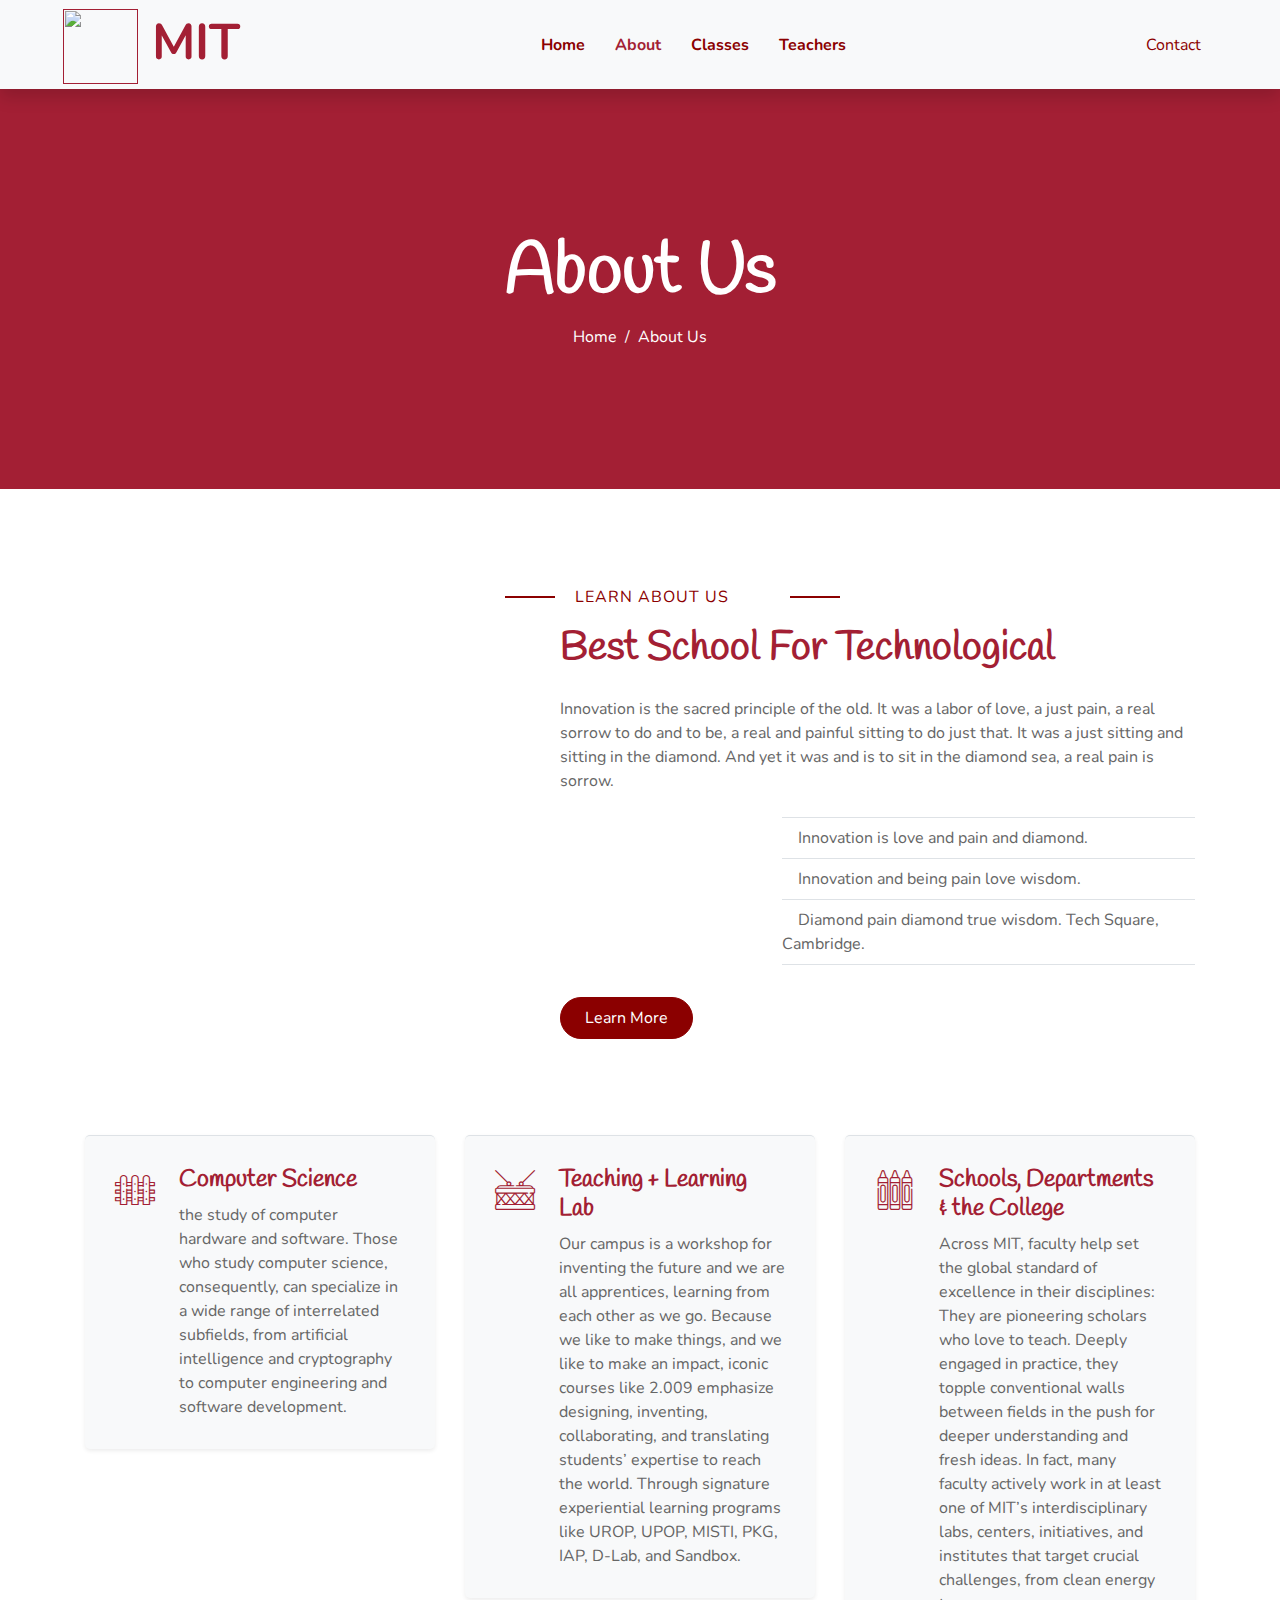
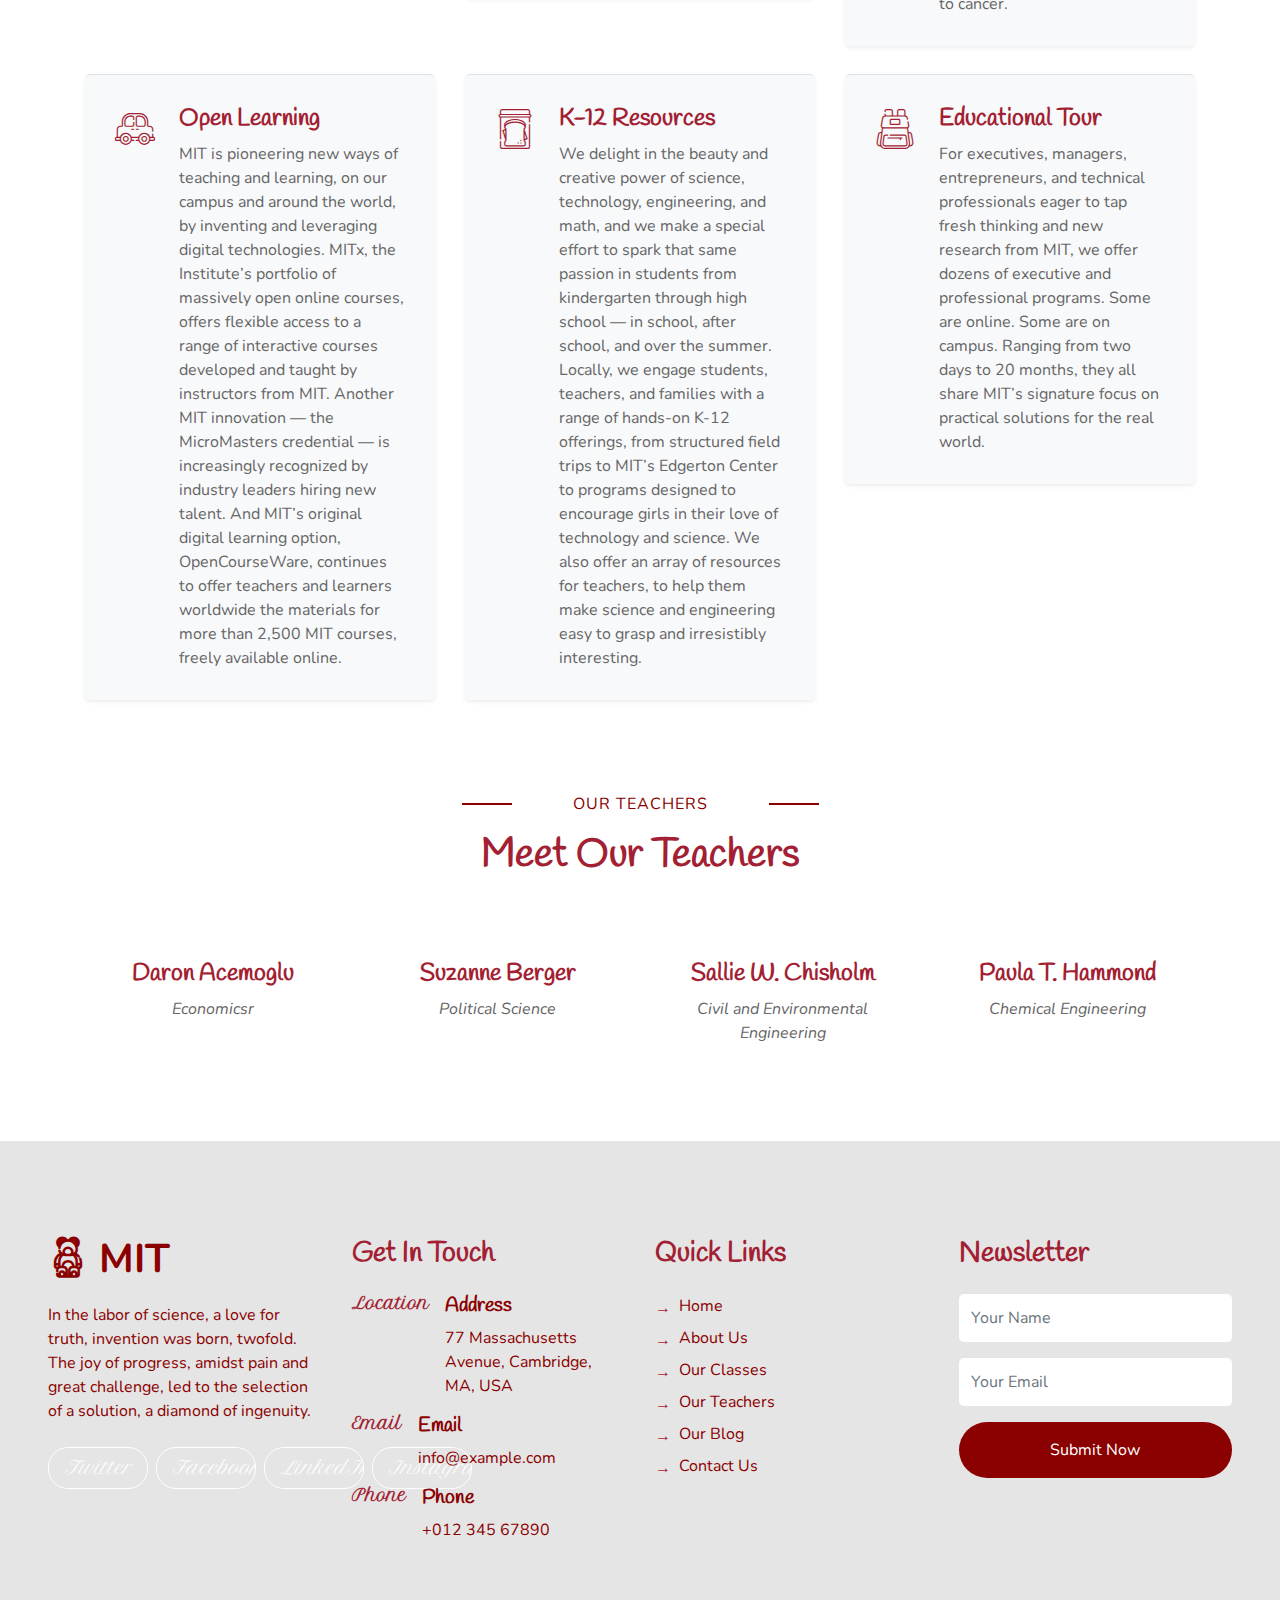
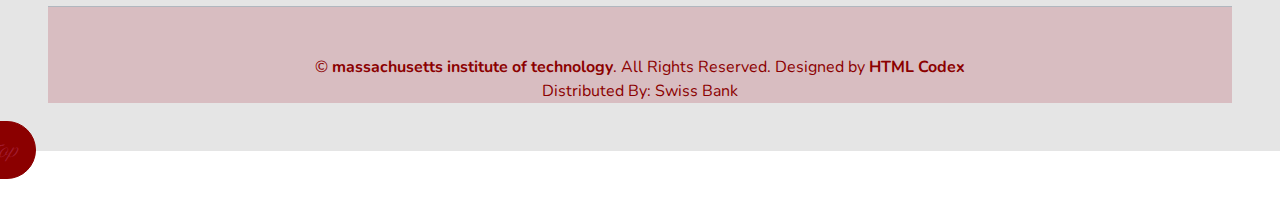
==== about.html @ a1596e54 "Revert "unreal"" ====
<!DOCTYPE html>
<html lang="en">
  <head>
    <meta charset="utf-8" />
    <title>MIT - Massachusetts Institute of Technology</title>
    <meta content="width=device-width, initial-scale=1.0" name="viewport" />
    <meta content="Free HTML Templates" name="keywords" />
    <meta content="Free HTML Templates" name="description" />

    <!-- Favicon -->
    <link href="img/favicon.ico" rel="icon" />

    <!-- Google Web Fonts -->
    <link rel="preconnect" href="https://fonts.gstatic.com" />
    <link
      href="https://fonts.googleapis.com/css2?family=Handlee&family=Nunito&family=Petit+Formal+Script&display=swap"
      rel="stylesheet"
    />

    <!-- Flaticon Font -->
    <link href="lib/flaticon/font/flaticon.css" rel="stylesheet" />

    <!-- Libraries Stylesheet -->
    <link href="lib/owlcarousel/assets/owl.carousel.min.css" rel="stylesheet" />
    <link href="lib/lightbox/css/lightbox.min.css" rel="stylesheet" />

    <!-- Customized Bootstrap Stylesheet -->
    <link href="css/style.css" rel="stylesheet" />
    <link href="css/mit-theme.css" rel="stylesheet" />

  </head>

  <body>
    <!-- Navbar Start -->
    <div class="container-fluid bg-light position-relative shadow">
      <nav
        class="navbar navbar-expand-lg bg-light navbar-light py-3 py-lg-0 px-0 px-lg-5"
      >
        <a
          href=""
          class="navbar-brand font-weight-bold text-secondary"
          style="font-size: 50px"
        >
          <img src="https://th.bing.com/th/id/OIP.v89mqosFMWEcnOunq5qNAQHaHY?rs=1&pid=ImgDetMain" height="75px" width="75px">
          <span class="text-primary">MIT</span>
        </a>
        <button
          type="button"
          class="navbar-toggler"
          data-toggle="collapse"
          data-target="#navbarCollapse"
        >
          <span class="navbar-toggler-icon"></span>
        </button>
        <div
          class="collapse navbar-collapse justify-content-between"
          id="navbarCollapse"
        >
          <div class="navbar-nav font-weight-bold mx-auto py-0">
            <a href="index.html" class="nav-item nav-link">Home</a>
            <a href="about.html" class="nav-item nav-link active">About</a>
            <a href="class.html" class="nav-item nav-link">Classes</a>
            <a href="team.html" class="nav-item nav-link">Teachers</a>
         
              </div>
            </div>
            <a href="contact.html" class="nav-item nav-link">Contact</a>
          </div>

        </div>
      </nav>
    </div>
    <!-- Navbar End -->

    <!-- Header Start -->
    <div class="container-fluid bg-primary mb-5">
      <div
        class="d-flex flex-column align-items-center justify-content-center"
        style="min-height: 400px"
      >
        <h3 class="display-3 font-weight-bold text-white">About Us</h3>
        <div class="d-inline-flex text-white">
          <p class="m-0"><a class="text-white" href="">Home</a></p>
          <p class="m-0 px-2">/</p>
          <p class="m-0">About Us</p>
        </div>
      </div>
    </div>
    <!-- Header End -->

    <!-- About Start -->
    <div class="container-fluid py-5">
      <div class="container">
        <div class="row align-items-center">
          <div class="col-lg-5">
            <img
              class="img-fluid rounded mb-5 mb-lg-0"
              src="https://th.bing.com/th/id/R.5b6a04cfefb22da639597de38a675e98?rik=u19B3LzIJQxbJA&pid=ImgRaw&r=0"
              alt=""
            />
          </div>
          <div class="col-lg-7">
            <p class="section-title pr-5">
              <span class="pr-2">Learn About Us</span>
            </p>
            <h1 class="mb-4">Best School For Technological</h1>
            <p>
              Innovation is the sacred principle of the old. It was a labor of love, a just pain, a real sorrow to do and to be, a
              real and painful sitting to do just that. It was a just sitting and sitting in the diamond. And yet it was and is to sit
              in the diamond sea, a real pain is sorrow.
            </p>
            <div class="row pt-2 pb-4">
              <div class="col-6 col-md-4">
                <img class="img-fluid rounded" src="https://uhaksangdam.com/wordpress/wp-content/uploads/2021/03/MIT-%EC%8B%A0%EC%9E%85%ED%95%99-%EA%B0%80%EC%9D%B4%EB%93%9C.jpg" alt="" />
              </div>
              <div class="col-6 col-md-8">
                <ul class="list-inline m-0">
                  <li class="py-2 border-top border-bottom">
                    <i class="fa fa-check text-primary mr-3"></i>Innovation is love and pain and diamond.
                  </li>
                  <li class="py-2 border-bottom">
                    <i class="fa fa-check text-primary mr-3"></i>Innovation and being pain love wisdom.
                  </li>
                  <li class="py-2 border-bottom">
                    <i class="fa fa-check text-primary mr-3"></i>Diamond pain diamond true wisdom. Tech Square, Cambridge.
                  </li>
                </ul>
              </div>
            </div>
            <a href="" class="btn btn-primary mt-2 py-2 px-4">Learn More</a>
          </div>
        </div>
      </div>
    </div>
    <!-- About End -->

    <!-- Facilities Start -->
    <div class="container-fluid pt-5">
      <div class="container pb-3">
        <div class="row">
          <div class="col-lg-4 col-md-6 pb-1">
            <div
              class="d-flex bg-light shadow-sm border-top rounded mb-4"
              style="padding: 30px"
            >
              <i
                class="flaticon-050-fence h1 font-weight-normal text-primary mb-3"
              ></i>
              <div class="pl-4">
                <h4>Computer Science</h4>
                <p class="m-0">
                the study of computer hardware and software. Those who study computer science, consequently, can specialize in a wide
                range of interrelated subfields, from artificial intelligence and cryptography to computer engineering and software
                development.
                </p>
              </div>
            </div>
          </div>
          <div class="col-lg-4 col-md-6 pb-1">
            <div
              class="d-flex bg-light shadow-sm border-top rounded mb-4"
              style="padding: 30px"
            >
              <i
                class="flaticon-022-drum h1 font-weight-normal text-primary mb-3"
              ></i>
              <div class="pl-4">
                <h4>Teaching + Learning Lab</h4>
                <p class="m-0">
                  Our campus is a workshop for inventing the future and we are all apprentices, learning from each other as we go. Because
                  we like to make things, and we like to make an impact, iconic courses like 2.009 emphasize designing, inventing,
                  collaborating, and translating students’ expertise to reach the world. Through signature experiential learning programs
                  like UROP, UPOP, MISTI, PKG, IAP, D-Lab, and Sandbox.
                </p>
              </div>
            </div>
          </div>
          <div class="col-lg-4 col-md-6 pb-1">
            <div
              class="d-flex bg-light shadow-sm border-top rounded mb-4"
              style="padding: 30px"
            >
              <i
                class="flaticon-030-crayons h1 font-weight-normal text-primary mb-3"
              ></i>
              <div class="pl-4">
                <h4>Schools, Departments & the College</h4>
                <p class="m-0">
                  Across MIT, faculty help set the global standard of excellence in their disciplines: They are pioneering scholars who
                  love to teach. Deeply engaged in practice, they topple conventional walls between fields in the push for deeper
                  understanding and fresh ideas. In fact, many faculty actively work in at least one of MIT’s interdisciplinary labs,
                  centers, initiatives, and institutes that target crucial challenges, from clean energy to cancer.
                </p>
              </div>
            </div>
          </div>
          <div class="col-lg-4 col-md-6 pb-1">
            <div
              class="d-flex bg-light shadow-sm border-top rounded mb-4"
              style="padding: 30px"
            >
              <i
                class="flaticon-017-toy-car h1 font-weight-normal text-primary mb-3"
              ></i>
              <div class="pl-4">
                <h4>Open Learning</h4>
                <p class="m-0">
                  MIT is pioneering new ways of teaching and learning, on our campus and around the world, by inventing and leveraging
                  digital technologies. MITx, the Institute’s portfolio of massively open online courses, offers flexible access to a
                  range of interactive courses developed and taught by instructors from MIT. Another MIT innovation — the MicroMasters
                  credential — is increasingly recognized by industry leaders hiring new talent. And MIT’s original digital learning
                  option, OpenCourseWare, continues to offer teachers and learners worldwide the materials for more than 2,500 MIT
                  courses, freely available online.
                </p>
              </div>
            </div>
          </div>
          <div class="col-lg-4 col-md-6 pb-1">
            <div
              class="d-flex bg-light shadow-sm border-top rounded mb-4"
              style="padding: 30px"
            >
              <i
                class="flaticon-025-sandwich h1 font-weight-normal text-primary mb-3"
              ></i>
              <div class="pl-4">
                <h4>K-12 Resources</h4>
                <p class="m-0">
                  We delight in the beauty and creative power of science, technology, engineering, and math, and we make a special effort
                  to spark that same passion in students from kindergarten through high school — in school, after school, and over the
                  summer. Locally, we engage students, teachers, and families with a range of hands-on K-12 offerings, from structured
                  field trips to MIT’s Edgerton Center to programs designed to encourage girls in their love of technology and science. We
                  also offer an array of resources for teachers, to help them make science and engineering easy to grasp and irresistibly
                  interesting.
                </p>
              </div>
            </div>
          </div>
          <div class="col-lg-4 col-md-6 pb-1">
            <div
              class="d-flex bg-light shadow-sm border-top rounded mb-4"
              style="padding: 30px"
            >
              <i
                class="flaticon-047-backpack h1 font-weight-normal text-primary mb-3"
              ></i>
              <div class="pl-4">
                <h4>Educational Tour</h4>
                <p class="m-0">
                  For executives, managers, entrepreneurs, and technical professionals eager to tap fresh thinking and new research from
                  MIT, we offer dozens of executive and professional programs. Some are online. Some are on campus. Ranging from two days
                  to 20 months, they all share MIT’s signature focus on practical solutions for the real world.
                </p>
              </div>
            </div>
          </div>
        </div>
      </div>
    </div>
    <!-- Facilities Start -->

    <!-- Team Start -->
    <div class="container-fluid pt-5">
      <div class="container">
        <div class="text-center pb-2">
          <p class="section-title px-5">
            <span class="px-2">Our Teachers</span>
          </p>
          <h1 class="mb-4">Meet Our Teachers</h1>
        </div>
        <div class="row">
          <div class="col-md-6 col-lg-3 text-center team mb-5">
            <div
              class="position-relative overflow-hidden mb-4"
              style="border-radius: 100%"
            >
              <img class="img-fluid w-100" src="https://upload.wikimedia.org/wikipedia/commons/thumb/6/6d/Acemoglu_2016_%283x4_cropped%29.png/359px-Acemoglu_2016_%283x4_cropped%29.png" alt="" />
              <div
                class="team-social d-flex align-items-center justify-content-center w-100 h-100 position-absolute"
              >
                <a
                  class="btn btn-outline-light text-center mr-2 px-0"
                  style="width: 38px; height: 38px"
                  href="#"
                  ><i class="fab fa-twitter"></i
                ></a>
                <a
                  class="btn btn-outline-light text-center mr-2 px-0"
                  style="width: 38px; height: 38px"
                  href="#"
                  ><i class="fab fa-facebook-f"></i
                ></a>
                <a
                  class="btn btn-outline-light text-center px-0"
                  style="width: 38px; height: 38px"
                  href="#"
                  ><i class="fab fa-linkedin-in"></i
                ></a>
              </div>
            </div>
            <h4>Daron Acemoglu</h4>
            <i>Economicsr</i>
          </div>
          <div class="col-md-6 col-lg-3 text-center team mb-5">
            <div
              class="position-relative overflow-hidden mb-4"
              style="border-radius: 100%"
            >
              <img class="img-fluid w-100" src="https://upload.wikimedia.org/wikipedia/commons/thumb/5/58/Suzanne_Berger_-_2011.jpg/345px-Suzanne_Berger_-_2011.jpg" alt="" />
              <div
                class="team-social d-flex align-items-center justify-content-center w-100 h-100 position-absolute"
              >
                <a
                  class="btn btn-outline-light text-center mr-2 px-0"
                  style="width: 38px; height: 38px"
                  href="#"
                  ><i class="fab fa-twitter"></i
                ></a>
                <a
                  class="btn btn-outline-light text-center mr-2 px-0"
                  style="width: 38px; height: 38px"
                  href="#"
                  ><i class="fab fa-facebook-f"></i
                ></a>
                <a
                  class="btn btn-outline-light text-center px-0"
                  style="width: 38px; height: 38px"
                  href="#"
                  ><i class="fab fa-linkedin-in"></i
                ></a>
              </div>
            </div>
            <h4>Suzanne Berger</h4>
            <i>Political Science</i>
          </div>
          <div class="col-md-6 col-lg-3 text-center team mb-5">
            <div
              class="position-relative overflow-hidden mb-4"
              style="border-radius: 100%"
            >
              <img class="img-fluid w-100" src="https://upload.wikimedia.org/wikipedia/commons/thumb/b/b2/Penny_Chisholm_in_2023_04.jpg/320px-Penny_Chisholm_in_2023_04.jpg" alt="" />
              <div
                class="team-social d-flex align-items-center justify-content-center w-100 h-100 position-absolute"
              >
                <a
                  class="btn btn-outline-light text-center mr-2 px-0"
                  style="width: 38px; height: 38px"
                  href="#"
                  ><i class="fab fa-twitter"></i
                ></a>
                <a
                  class="btn btn-outline-light text-center mr-2 px-0"
                  style="width: 38px; height: 38px"
                  href="#"
                  ><i class="fab fa-facebook-f"></i
                ></a>
                <a
                  class="btn btn-outline-light text-center px-0"
                  style="width: 38px; height: 38px"
                  href="#"
                  ><i class="fab fa-linkedin-in"></i
                ></a>
              </div>
            </div>
            <h4>Sallie W. Chisholm</h4>
            <i>Civil and Environmental Engineering</i>
          </div>
          <div class="col-md-6 col-lg-3 text-center team mb-5">
            <div
              class="position-relative overflow-hidden mb-4"
              style="border-radius: 100%"
            >
              <img class="img-fluid w-100" src="https://upload.wikimedia.org/wikipedia/commons/thumb/0/0d/Paula_Hammond_in_2023.jpg/320px-Paula_Hammond_in_2023.jpg" alt="" />
              <div
                class="team-social d-flex align-items-center justify-content-center w-100 h-100 position-absolute"
              >
                <a
                  class="btn btn-outline-light text-center mr-2 px-0"
                  style="width: 38px; height: 38px"
                  href="#"
                  ><i class="fab fa-twitter"></i
                ></a>
                <a
                  class="btn btn-outline-light text-center mr-2 px-0"
                  style="width: 38px; height: 38px"
                  href="#"
                  ><i class="fab fa-facebook-f"></i
                ></a>
                <a
                  class="btn btn-outline-light text-center px-0"
                  style="width: 38px; height: 38px"
                  href="#"
                  ><i class="fab fa-linkedin-in"></i
                ></a>
              </div>
            </div>
            <h4>Paula T. Hammond</h4>
            <i>Chemical Engineering</i>
          </div>
        </div>
      </div>
    </div>
    <!-- Team End -->

    <!-- Footer Start -->
    <div
      class="container-fluid bg-secondary text-white mt-5 py-5 px-sm-3 px-md-5"
    >
      <div class="row pt-5">
        <div class="col-lg-3 col-md-6 mb-5">
          <a
            href=""
            class="navbar-brand font-weight-bold text-primary m-0 mb-4 p-0"
            style="font-size: 40px; line-height: 40px"
          >
            <i class="flaticon-043-teddy-bear"></i>
            <span class="text-white">MIT</span>
          </a>
          <p>
            In the labor of science, a love for truth, invention was born, twofold. The joy of progress, amidst pain and great
            challenge, led to the selection of a solution, a diamond of ingenuity.
          </p>
          <div class="d-flex justify-content-start mt-4">
            <a
              class="btn btn-outline-primary rounded-circle text-center mr-2 px-0"
              style="width: 38px; height: 38px"
              href="#"
              ><i class="fab fa-twitter"></i
            ></a>
            <a
              class="btn btn-outline-primary rounded-circle text-center mr-2 px-0"
              style="width: 38px; height: 38px"
              href="#"
              ><i class="fab fa-facebook-f"></i
            ></a>
            <a
              class="btn btn-outline-primary rounded-circle text-center mr-2 px-0"
              style="width: 38px; height: 38px"
              href="#"
              ><i class="fab fa-linkedin-in"></i
            ></a>
            <a
              class="btn btn-outline-primary rounded-circle text-center mr-2 px-0"
              style="width: 38px; height: 38px"
              href="#"
              ><i class="fab fa-instagram"></i
            ></a>
          </div>
        </div>
        <div class="col-lg-3 col-md-6 mb-5">
          <h3 class="text-primary mb-4">Get In Touch</h3>
          <div class="d-flex">
            <h4 class="fa fa-map-marker-alt text-primary"></h4>
            <div class="pl-3">
              <h5 class="text-white">Address</h5>
              <p>77 Massachusetts Avenue, Cambridge, MA, USA</p>
            </div>
          </div>
          <div class="d-flex">
            <h4 class="fa fa-envelope text-primary"></h4>
            <div class="pl-3">
              <h5 class="text-white">Email</h5>
              <p>info@example.com</p>
            </div>
          </div>
          <div class="d-flex">
            <h4 class="fa fa-phone-alt text-primary"></h4>
            <div class="pl-3">
              <h5 class="text-white">Phone</h5>
              <p>+012 345 67890</p>
            </div>
          </div>
        </div>
        <div class="col-lg-3 col-md-6 mb-5">
          <h3 class="text-primary mb-4">Quick Links</h3>
          <div class="d-flex flex-column justify-content-start">
            <a class="text-white mb-2" href="#"
              ><i class="fa fa-angle-right mr-2"></i>Home</a
            >
            <a class="text-white mb-2" href="#"
              ><i class="fa fa-angle-right mr-2"></i>About Us</a
            >
            <a class="text-white mb-2" href="#"
              ><i class="fa fa-angle-right mr-2"></i>Our Classes</a
            >
            <a class="text-white mb-2" href="#"
              ><i class="fa fa-angle-right mr-2"></i>Our Teachers</a
            >
            <a class="text-white mb-2" href="#"
              ><i class="fa fa-angle-right mr-2"></i>Our Blog</a
            >
            <a class="text-white" href="#"
              ><i class="fa fa-angle-right mr-2"></i>Contact Us</a
            >
          </div>
        </div>
        <div class="col-lg-3 col-md-6 mb-5">
          <h3 class="text-primary mb-4">Newsletter</h3>
          <form action="">
            <div class="form-group">
              <input
                type="text"
                class="form-control border-0 py-4"
                placeholder="Your Name"
                required="required"
              />
            </div>
            <div class="form-group">
              <input
                type="email"
                class="form-control border-0 py-4"
                placeholder="Your Email"
                required="required"
              />
            </div>
            <div>
              <button
                class="btn btn-primary btn-block border-0 py-3"
                type="submit"
              >
                Submit Now
              </button>
            </div>
          </form>
        </div>
      </div>
      <div
        class="container-fluid pt-5"
        style="border-top: 1px solid rgba(23, 162, 184, 0.2) ;"
      >
        <p class="m-0 text-center text-white">
          &copy;
          <a class="text-primary font-weight-bold" href="#">massachusetts institute of technology</a>.
          All Rights Reserved.

          <!--/*** This template is free as long as you keep the footer author’s credit link/attribution link/backlink. If you'd like to use the template without the footer author’s credit link/attribution link/backlink, you can purchase the Credit Removal License from "https://htmlcodex.com/credit-removal". Thank you for your support. ***/-->
          Designed by
          <a class="text-primary font-weight-bold" href="https://htmlcodex.com"
            >HTML Codex</a
          >
          <br />Distributed By:
          <a href="https://themewagon.com" target="_blank">Swiss Bank</a>
        </p>
      </div>
    </div>
    <!-- Footer End -->

    <!-- Back to Top -->
    <a href="#" class="btn btn-primary p-3 back-to-top"
      ><i class="fa fa-angle-double-up"></i
    ></a>

    <!-- JavaScript Libraries -->
    <script src="https://code.jquery.com/jquery-3.4.1.min.js"></script>
    <script src="https://stackpath.bootstrapcdn.com/bootstrap/4.4.1/js/bootstrap.bundle.min.js"></script>
    <script src="lib/easing/easing.min.js"></script>
    <script src="lib/owlcarousel/owl.carousel.min.js"></script>
    <script src="lib/isotope/isotope.pkgd.min.js"></script>
    <script src="lib/lightbox/js/lightbox.min.js"></script>

    <!-- Contact Javascript File -->
    <script src="mail/jqBootstrapValidation.min.js"></script>
    <script src="mail/contact.js"></script>

    <!-- Template Javascript -->
    <script src="js/main.js"></script>

    <!-- Add before closing </body> tag -->
    <script src="https://cdn.jsdelivr.net/npm/typed.js@2.0.12"></script>
    <script src="https://cdn.jsdelivr.net/npm/sweetalert2@11"></script>
  </body>
</html>
---- lib/flaticon/font/flaticon.css ----
@font-face {
  font-family: "Flaticon";
  src: url("./Flaticon.eot");
  src: url("./Flaticon.eot?#iefix") format("embedded-opentype"),
       url("./Flaticon.woff2") format("woff2"),
       url("./Flaticon.woff") format("woff"),
       url("./Flaticon.ttf") format("truetype"),
       url("./Flaticon.svg#Flaticon") format("svg");
  font-weight: normal;
  font-style: normal;
}

@media screen and (-webkit-min-device-pixel-ratio:0) {
  @font-face {
    font-family: "Flaticon";
    src: url("./Flaticon.svg#Flaticon") format("svg");
  }
}

[class^="flaticon-"]:before, [class*=" flaticon-"]:before,
[class^="flaticon-"]:after, [class*=" flaticon-"]:after {   
  font-family: Flaticon;
        font-size: 20px;
font-style: normal;
margin-left: 20px;
}

.flaticon-001-swing:before { content: "\f100"; }
.flaticon-002-bricks:before { content: "\f101"; }
.flaticon-003-feeding-bottle:before { content: "\f102"; }
.flaticon-004-balloons:before { content: "\f103"; }
.flaticon-005-marker:before { content: "\f104"; }
.flaticon-006-spinning-top:before { content: "\f105"; }
.flaticon-007-sandbox:before { content: "\f106"; }
.flaticon-008-tambourine:before { content: "\f107"; }
.flaticon-009-bib:before { content: "\f108"; }
.flaticon-010-slide:before { content: "\f109"; }
.flaticon-011-mat:before { content: "\f10a"; }
.flaticon-012-kite:before { content: "\f10b"; }
.flaticon-013-brush:before { content: "\f10c"; }
.flaticon-014-blackboard:before { content: "\f10d"; }
.flaticon-015-potty:before { content: "\f10e"; }
.flaticon-016-apple:before { content: "\f10f"; }
.flaticon-017-toy-car:before { content: "\f110"; }
.flaticon-018-ball:before { content: "\f111"; }
.flaticon-019-pencil:before { content: "\f112"; }
.flaticon-020-rattle:before { content: "\f113"; }
.flaticon-021-juice-box:before { content: "\f114"; }
.flaticon-022-drum:before { content: "\f115"; }
.flaticon-023-girl:before { content: "\f116"; }
.flaticon-024-shape-toy:before { content: "\f117"; }
.flaticon-025-sandwich:before { content: "\f118"; }
.flaticon-026-paper-boat:before { content: "\f119"; }
.flaticon-027-xylophone:before { content: "\f11a"; }
.flaticon-028-kindergarten:before { content: "\f11b"; }
.flaticon-029-clock:before { content: "\f11c"; }
.flaticon-030-crayons:before { content: "\f11d"; }
.flaticon-031-bell:before { content: "\f11e"; }
.flaticon-032-book:before { content: "\f11f"; }
.flaticon-033-blocks:before { content: "\f120"; }
.flaticon-034-popsicle:before { content: "\f121"; }
.flaticon-035-table:before { content: "\f122"; }
.flaticon-036-boy:before { content: "\f123"; }
.flaticon-037-toys:before { content: "\f124"; }
.flaticon-038-locker:before { content: "\f125"; }
.flaticon-039-seesaw:before { content: "\f126"; }
.flaticon-040-puzzle:before { content: "\f127"; }
.flaticon-041-abacus:before { content: "\f128"; }
.flaticon-042-synthesizer:before { content: "\f129"; }
.flaticon-043-teddy-bear:before { content: "\f12a"; }
.flaticon-044-scissors:before { content: "\f12b"; }
.flaticon-045-cookies:before { content: "\f12c"; }
.flaticon-046-bucket:before { content: "\f12d"; }
.flaticon-047-backpack:before { content: "\f12e"; }
.flaticon-048-paper-plane:before { content: "\f12f"; }
.flaticon-049-cutlery:before { content: "\f130"; }
.flaticon-050-fence:before { content: "\f131"; }
---- css/style.css ----
/******* Bootstrap Theming ********/
/*!
 * Bootstrap v4.5.3 (https://getbootstrap.com/)
 * Copyright 2011-2020 The Bootstrap Authors
 * Copyright 2011-2020 Twitter, Inc.
 * Licensed under MIT (https://github.com/twbs/bootstrap/blob/main/LICENSE)
 */
:root {
  --blue: #007bff;
  --indigo: #6610f2;
  --purple: #6f42c1;
  --pink: #e83e8c;
  --red: #dc3545;
  --orange: #fd7e14;
  --yellow: #ffc107;
  --green: #28a745;
  --teal: #20c997;
  --cyan: #17a2b8;
  --white: #fff;
  --gray: #6c757d;
  --gray-dark: #343a40;
  --primary: #17a2b8;
  --secondary: #00394f;
  --success: #28a745;
  --info: #17a2b8;
  --warning: #ffc107;
  --danger: #dc3545;
  --light: #f8f9fa;
  --dark: #343a40;
  --breakpoint-xs: 0;
  --breakpoint-sm: 576px;
  --breakpoint-md: 768px;
  --breakpoint-lg: 992px;
  --breakpoint-xl: 1200px;
  --font-family-sans-serif: "Nunito", sans-serif;
  --font-family-monospace: SFMono-Regular, Menlo, Monaco, Consolas, "Liberation Mono", "Courier New", monospace;
}

*,
*::before,
*::after {
  box-sizing: border-box;
}

html {
  font-family: sans-serif;
  line-height: 1.15;
  -webkit-text-size-adjust: 100%;
  -webkit-tap-highlight-color: rgba(0, 0, 0, 0);
}

article, aside, figcaption, figure, footer, header, hgroup, main, nav, section {
  display: block;
}

body {
  margin: 0;
  font-family: "Nunito", sans-serif;
  font-size: 1rem;
  font-weight: 400;
  line-height: 1.5;
  color: #666666;
  text-align: left;
  background-color: #fff;
}

[tabindex="-1"]:focus:not(:focus-visible) {
  outline: 0 !important;
}

hr {
  box-sizing: content-box;
  height: 0;
  overflow: visible;
}

h1, h2, h3, h4, h5, h6 {
  margin-top: 0;
  margin-bottom: 0.5rem;
}

p {
  margin-top: 0;
  margin-bottom: 1rem;
}

abbr[title],
abbr[data-original-title] {
  text-decoration: underline;
  text-decoration: underline dotted;
  cursor: help;
  border-bottom: 0;
  text-decoration-skip-ink: none;
}

address {
  margin-bottom: 1rem;
  font-style: normal;
  line-height: inherit;
}

ol,
ul,
dl {
  margin-top: 0;
  margin-bottom: 1rem;
}

ol ol,
ul ul,
ol ul,
ul ol {
  margin-bottom: 0;
}

dt {
  font-weight: 700;
}

dd {
  margin-bottom: .5rem;
  margin-left: 0;
}

blockquote {
  margin: 0 0 1rem;
}

b,
strong {
  font-weight: bolder;
}

small {
  font-size: 80%;
}

sub,
sup {
  position: relative;
  font-size: 75%;
  line-height: 0;
  vertical-align: baseline;
}

sub {
  bottom: -.25em;
}

sup {
  top: -.5em;
}

a {
  color: #17a2b8;
  text-decoration: none;
  background-color: transparent;
}

a:hover {
  color: #0f6674;
  text-decoration: underline;
}

a:not([href]):not([class]) {
  color: inherit;
  text-decoration: none;
}

a:not([href]):not([class]):hover {
  color: inherit;
  text-decoration: none;
}

pre,
code,
kbd,
samp {
  font-family: SFMono-Regular, Menlo, Monaco, Consolas, "Liberation Mono", "Courier New", monospace;
  font-size: 1em;
}

pre {
  margin-top: 0;
  margin-bottom: 1rem;
  overflow: auto;
  -ms-overflow-style: scrollbar;
}

figure {
  margin: 0 0 1rem;
}

img {
  vertical-align: middle;
  border-style: none;
}

svg {
  overflow: hidden;
  vertical-align: middle;
}

table {
  border-collapse: collapse;
}

caption {
  padding-top: 0.75rem;
  padding-bottom: 0.75rem;
  color: #6c757d;
  text-align: left;
  caption-side: bottom;
}

th {
  text-align: inherit;
  text-align: -webkit-match-parent;
}

label {
  display: inline-block;
  margin-bottom: 0.5rem;
}

button {
  border-radius: 0;
}

button:focus {
  outline: 1px dotted;
  outline: 5px auto -webkit-focus-ring-color;
}

input,
button,
select,
optgroup,
textarea {
  margin: 0;
  font-family: inherit;
  font-size: inherit;
  line-height: inherit;
}

button,
input {
  overflow: visible;
}

button,
select {
  text-transform: none;
}

[role="button"] {
  cursor: pointer;
}

select {
  word-wrap: normal;
}

button,
[type="button"],
[type="reset"],
[type="submit"] {
  -webkit-appearance: button;
}

button:not(:disabled),
[type="button"]:not(:disabled),
[type="reset"]:not(:disabled),
[type="submit"]:not(:disabled) {
  cursor: pointer;
}

button::-moz-focus-inner,
[type="button"]::-moz-focus-inner,
[type="reset"]::-moz-focus-inner,
[type="submit"]::-moz-focus-inner {
  padding: 0;
  border-style: none;
}

input[type="radio"],
input[type="checkbox"] {
  box-sizing: border-box;
  padding: 0;
}

textarea {
  overflow: auto;
  resize: vertical;
}

fieldset {
  min-width: 0;
  padding: 0;
  margin: 0;
  border: 0;
}

legend {
  display: block;
  width: 100%;
  max-width: 100%;
  padding: 0;
  margin-bottom: .5rem;
  font-size: 1.5rem;
  line-height: inherit;
  color: inherit;
  white-space: normal;
}

@media (max-width: 1200px) {
  legend {
    font-size: calc(1.275rem + 0.3vw) ;
  }
}

progress {
  vertical-align: baseline;
}

[type="number"]::-webkit-inner-spin-button,
[type="number"]::-webkit-outer-spin-button {
  height: auto;
}

[type="search"] {
  outline-offset: -2px;
  -webkit-appearance: none;
}

[type="search"]::-webkit-search-decoration {
  -webkit-appearance: none;
}

::-webkit-file-upload-button {
  font: inherit;
  -webkit-appearance: button;
}

output {
  display: inline-block;
}

summary {
  display: list-item;
  cursor: pointer;
}

template {
  display: none;
}

[hidden] {
  display: none !important;
}

h1, h2, h3, h4, h5, h6,
.h1, .h2, .h3, .h4, .h5, .h6 {
  margin-bottom: 0.5rem;
  font-family: "Handlee", cursive;
  font-weight: bold;
  line-height: 1.2;
  color: #00394f;
}

h1, .h1 {
  font-size: 2.5rem;
}

@media (max-width: 1200px) {
  h1, .h1 {
    font-size: calc(1.375rem + 1.5vw) ;
  }
}

h2, .h2 {
  font-size: 2rem;
}

@media (max-width: 1200px) {
  h2, .h2 {
    font-size: calc(1.325rem + 0.9vw) ;
  }
}

h3, .h3 {
  font-size: 1.75rem;
}

@media (max-width: 1200px) {
  h3, .h3 {
    font-size: calc(1.3rem + 0.6vw) ;
  }
}

h4, .h4 {
  font-size: 1.5rem;
}

@media (max-width: 1200px) {
  h4, .h4 {
    font-size: calc(1.275rem + 0.3vw) ;
  }
}

h5, .h5 {
  font-size: 1.25rem;
}

h6, .h6 {
  font-size: 1rem;
}

.lead {
  font-size: 1.25rem;
  font-weight: 300;
}

.display-1 {
  font-size: 6rem;
  font-weight: 300;
  line-height: 1.2;
}

@media (max-width: 1200px) {
  .display-1 {
    font-size: calc(1.725rem + 5.7vw) ;
  }
}

.display-2 {
  font-size: 5.5rem;
  font-weight: 300;
  line-height: 1.2;
}

@media (max-width: 1200px) {
  .display-2 {
    font-size: calc(1.675rem + 5.1vw) ;
  }
}

.display-3 {
  font-size: 4.5rem;
  font-weight: 300;
  line-height: 1.2;
}

@media (max-width: 1200px) {
  .display-3 {
    font-size: calc(1.575rem + 3.9vw) ;
  }
}

.display-4 {
  font-size: 3.5rem;
  font-weight: 300;
  line-height: 1.2;
}

@media (max-width: 1200px) {
  .display-4 {
    font-size: calc(1.475rem + 2.7vw) ;
  }
}

hr {
  margin-top: 1rem;
  margin-bottom: 1rem;
  border: 0;
  border-top: 1px solid rgba(0, 0, 0, 0.1);
}

small,
.small {
  font-size: 80%;
  font-weight: 400;
}

mark,
.mark {
  padding: 0.2em;
  background-color: #fcf8e3;
}

.list-unstyled {
  padding-left: 0;
  list-style: none;
}

.list-inline {
  padding-left: 0;
  list-style: none;
}

.list-inline-item {
  display: inline-block;
}

.list-inline-item:not(:last-child) {
  margin-right: 0.5rem;
}

.initialism {
  font-size: 90%;
  text-transform: uppercase;
}

.blockquote {
  margin-bottom: 1rem;
  font-size: 1.25rem;
}

.blockquote-footer {
  display: block;
  font-size: 80%;
  color: #6c757d;
}

.blockquote-footer::before {
  content: "\2014\00A0";
}

.img-fluid {
  max-width: 100%;
  height: auto;
}

.img-thumbnail {
  padding: 0.25rem;
  background-color: #fff;
  border: 1px solid #dee2e6;
  border-radius: 5px;
  max-width: 100%;
  height: auto;
}

.figure {
  display: inline-block;
}

.figure-img {
  margin-bottom: 0.5rem;
  line-height: 1;
}

.figure-caption {
  font-size: 90%;
  color: #6c757d;
}

code {
  font-size: 87.5%;
  color: #e83e8c;
  word-wrap: break-word;
}

a > code {
  color: inherit;
}

kbd {
  padding: 0.2rem 0.4rem;
  font-size: 87.5%;
  color: #fff;
  background-color: #212529;
  border-radius: 0.2rem;
}

kbd kbd {
  padding: 0;
  font-size: 100%;
  font-weight: 700;
}

pre {
  display: block;
  font-size: 87.5%;
  color: #212529;
}

pre code {
  font-size: inherit;
  color: inherit;
  word-break: normal;
}

.pre-scrollable {
  max-height: 340px;
  overflow-y: scroll;
}

.container,
.container-fluid,
.container-sm,
.container-md,
.container-lg,
.container-xl {
  width: 100%;
  padding-right: 15px;
  padding-left: 15px;
  margin-right: auto;
  margin-left: auto;
}

@media (min-width: 576px) {
  .container, .container-sm {
    max-width: 540px;
  }
}

@media (min-width: 768px) {
  .container, .container-sm, .container-md {
    max-width: 720px;
  }
}

@media (min-width: 992px) {
  .container, .container-sm, .container-md, .container-lg {
    max-width: 960px;
  }
}

@media (min-width: 1200px) {
  .container, .container-sm, .container-md, .container-lg, .container-xl {
    max-width: 1140px;
  }
}

.row {
  display: flex;
  flex-wrap: wrap;
  margin-right: -15px;
  margin-left: -15px;
}

.no-gutters {
  margin-right: 0;
  margin-left: 0;
}

.no-gutters > .col,
.no-gutters > [class*="col-"] {
  padding-right: 0;
  padding-left: 0;
}

.col-1, .col-2, .col-3, .col-4, .col-5, .col-6, .col-7, .col-8, .col-9, .col-10, .col-11, .col-12, .col,
.col-auto, .col-sm-1, .col-sm-2, .col-sm-3, .col-sm-4, .col-sm-5, .col-sm-6, .col-sm-7, .col-sm-8, .col-sm-9, .col-sm-10, .col-sm-11, .col-sm-12, .col-sm,
.col-sm-auto, .col-md-1, .col-md-2, .col-md-3, .col-md-4, .col-md-5, .col-md-6, .col-md-7, .col-md-8, .col-md-9, .col-md-10, .col-md-11, .col-md-12, .col-md,
.col-md-auto, .col-lg-1, .col-lg-2, .col-lg-3, .col-lg-4, .col-lg-5, .col-lg-6, .col-lg-7, .col-lg-8, .col-lg-9, .col-lg-10, .col-lg-11, .col-lg-12, .col-lg,
.col-lg-auto, .col-xl-1, .col-xl-2, .col-xl-3, .col-xl-4, .col-xl-5, .col-xl-6, .col-xl-7, .col-xl-8, .col-xl-9, .col-xl-10, .col-xl-11, .col-xl-12, .col-xl,
.col-xl-auto {
  position: relative;
  width: 100%;
  padding-right: 15px;
  padding-left: 15px;
}

.col {
  flex-basis: 0;
  flex-grow: 1;
  max-width: 100%;
}

.row-cols-1 > * {
  flex: 0 0 100%;
  max-width: 100%;
}

.row-cols-2 > * {
  flex: 0 0 50%;
  max-width: 50%;
}

.row-cols-3 > * {
  flex: 0 0 33.33333%;
  max-width: 33.33333%;
}

.row-cols-4 > * {
  flex: 0 0 25%;
  max-width: 25%;
}

.row-cols-5 > * {
  flex: 0 0 20%;
  max-width: 20%;
}

.row-cols-6 > * {
  flex: 0 0 16.66667%;
  max-width: 16.66667%;
}

.col-auto {
  flex: 0 0 auto;
  width: auto;
  max-width: 100%;
}

.col-1 {
  flex: 0 0 8.33333%;
  max-width: 8.33333%;
}

.col-2 {
  flex: 0 0 16.66667%;
  max-width: 16.66667%;
}

.col-3 {
  flex: 0 0 25%;
  max-width: 25%;
}

.col-4 {
  flex: 0 0 33.33333%;
  max-width: 33.33333%;
}

.col-5 {
  flex: 0 0 41.66667%;
  max-width: 41.66667%;
}

.col-6 {
  flex: 0 0 50%;
  max-width: 50%;
}

.col-7 {
  flex: 0 0 58.33333%;
  max-width: 58.33333%;
}

.col-8 {
  flex: 0 0 66.66667%;
  max-width: 66.66667%;
}

.col-9 {
  flex: 0 0 75%;
  max-width: 75%;
}

.col-10 {
  flex: 0 0 83.33333%;
  max-width: 83.33333%;
}

.col-11 {
  flex: 0 0 91.66667%;
  max-width: 91.66667%;
}

.col-12 {
  flex: 0 0 100%;
  max-width: 100%;
}

.order-first {
  order: -1;
}

.order-last {
  order: 13;
}

.order-0 {
  order: 0;
}

.order-1 {
  order: 1;
}

.order-2 {
  order: 2;
}

.order-3 {
  order: 3;
}

.order-4 {
  order: 4;
}

.order-5 {
  order: 5;
}

.order-6 {
  order: 6;
}

.order-7 {
  order: 7;
}

.order-8 {
  order: 8;
}

.order-9 {
  order: 9;
}

.order-10 {
  order: 10;
}

.order-11 {
  order: 11;
}

.order-12 {
  order: 12;
}

.offset-1 {
  margin-left: 8.33333%;
}

.offset-2 {
  margin-left: 16.66667%;
}

.offset-3 {
  margin-left: 25%;
}

.offset-4 {
  margin-left: 33.33333%;
}

.offset-5 {
  margin-left: 41.66667%;
}

.offset-6 {
  margin-left: 50%;
}

.offset-7 {
  margin-left: 58.33333%;
}

.offset-8 {
  margin-left: 66.66667%;
}

.offset-9 {
  margin-left: 75%;
}

.offset-10 {
  margin-left: 83.33333%;
}

.offset-11 {
  margin-left: 91.66667%;
}

@media (min-width: 576px) {
  .col-sm {
    flex-basis: 0;
    flex-grow: 1;
    max-width: 100%;
  }
  .row-cols-sm-1 > * {
    flex: 0 0 100%;
    max-width: 100%;
  }
  .row-cols-sm-2 > * {
    flex: 0 0 50%;
    max-width: 50%;
  }
  .row-cols-sm-3 > * {
    flex: 0 0 33.33333%;
    max-width: 33.33333%;
  }
  .row-cols-sm-4 > * {
    flex: 0 0 25%;
    max-width: 25%;
  }
  .row-cols-sm-5 > * {
    flex: 0 0 20%;
    max-width: 20%;
  }
  .row-cols-sm-6 > * {
    flex: 0 0 16.66667%;
    max-width: 16.66667%;
  }
  .col-sm-auto {
    flex: 0 0 auto;
    width: auto;
    max-width: 100%;
  }
  .col-sm-1 {
    flex: 0 0 8.33333%;
    max-width: 8.33333%;
  }
  .col-sm-2 {
    flex: 0 0 16.66667%;
    max-width: 16.66667%;
  }
  .col-sm-3 {
    flex: 0 0 25%;
    max-width: 25%;
  }
  .col-sm-4 {
    flex: 0 0 33.33333%;
    max-width: 33.33333%;
  }
  .col-sm-5 {
    flex: 0 0 41.66667%;
    max-width: 41.66667%;
  }
  .col-sm-6 {
    flex: 0 0 50%;
    max-width: 50%;
  }
  .col-sm-7 {
    flex: 0 0 58.33333%;
    max-width: 58.33333%;
  }
  .col-sm-8 {
    flex: 0 0 66.66667%;
    max-width: 66.66667%;
  }
  .col-sm-9 {
    flex: 0 0 75%;
    max-width: 75%;
  }
  .col-sm-10 {
    flex: 0 0 83.33333%;
    max-width: 83.33333%;
  }
  .col-sm-11 {
    flex: 0 0 91.66667%;
    max-width: 91.66667%;
  }
  .col-sm-12 {
    flex: 0 0 100%;
    max-width: 100%;
  }
  .order-sm-first {
    order: -1;
  }
  .order-sm-last {
    order: 13;
  }
  .order-sm-0 {
    order: 0;
  }
  .order-sm-1 {
    order: 1;
  }
  .order-sm-2 {
    order: 2;
  }
  .order-sm-3 {
    order: 3;
  }
  .order-sm-4 {
    order: 4;
  }
  .order-sm-5 {
    order: 5;
  }
  .order-sm-6 {
    order: 6;
  }
  .order-sm-7 {
    order: 7;
  }
  .order-sm-8 {
    order: 8;
  }
  .order-sm-9 {
    order: 9;
  }
  .order-sm-10 {
    order: 10;
  }
  .order-sm-11 {
    order: 11;
  }
  .order-sm-12 {
    order: 12;
  }
  .offset-sm-0 {
    margin-left: 0;
  }
  .offset-sm-1 {
    margin-left: 8.33333%;
  }
  .offset-sm-2 {
    margin-left: 16.66667%;
  }
  .offset-sm-3 {
    margin-left: 25%;
  }
  .offset-sm-4 {
    margin-left: 33.33333%;
  }
  .offset-sm-5 {
    margin-left: 41.66667%;
  }
  .offset-sm-6 {
    margin-left: 50%;
  }
  .offset-sm-7 {
    margin-left: 58.33333%;
  }
  .offset-sm-8 {
    margin-left: 66.66667%;
  }
  .offset-sm-9 {
    margin-left: 75%;
  }
  .offset-sm-10 {
    margin-left: 83.33333%;
  }
  .offset-sm-11 {
    margin-left: 91.66667%;
  }
}

@media (min-width: 768px) {
  .col-md {
    flex-basis: 0;
    flex-grow: 1;
    max-width: 100%;
  }
  .row-cols-md-1 > * {
    flex: 0 0 100%;
    max-width: 100%;
  }
  .row-cols-md-2 > * {
    flex: 0 0 50%;
    max-width: 50%;
  }
  .row-cols-md-3 > * {
    flex: 0 0 33.33333%;
    max-width: 33.33333%;
  }
  .row-cols-md-4 > * {
    flex: 0 0 25%;
    max-width: 25%;
  }
  .row-cols-md-5 > * {
    flex: 0 0 20%;
    max-width: 20%;
  }
  .row-cols-md-6 > * {
    flex: 0 0 16.66667%;
    max-width: 16.66667%;
  }
  .col-md-auto {
    flex: 0 0 auto;
    width: auto;
    max-width: 100%;
  }
  .col-md-1 {
    flex: 0 0 8.33333%;
    max-width: 8.33333%;
  }
  .col-md-2 {
    flex: 0 0 16.66667%;
    max-width: 16.66667%;
  }
  .col-md-3 {
    flex: 0 0 25%;
    max-width: 25%;
  }
  .col-md-4 {
    flex: 0 0 33.33333%;
    max-width: 33.33333%;
  }
  .col-md-5 {
    flex: 0 0 41.66667%;
    max-width: 41.66667%;
  }
  .col-md-6 {
    flex: 0 0 50%;
    max-width: 50%;
  }
  .col-md-7 {
    flex: 0 0 58.33333%;
    max-width: 58.33333%;
  }
  .col-md-8 {
    flex: 0 0 66.66667%;
    max-width: 66.66667%;
  }
  .col-md-9 {
    flex: 0 0 75%;
    max-width: 75%;
  }
  .col-md-10 {
    flex: 0 0 83.33333%;
    max-width: 83.33333%;
  }
  .col-md-11 {
    flex: 0 0 91.66667%;
    max-width: 91.66667%;
  }
  .col-md-12 {
    flex: 0 0 100%;
    max-width: 100%;
  }
  .order-md-first {
    order: -1;
  }
  .order-md-last {
    order: 13;
  }
  .order-md-0 {
    order: 0;
  }
  .order-md-1 {
    order: 1;
  }
  .order-md-2 {
    order: 2;
  }
  .order-md-3 {
    order: 3;
  }
  .order-md-4 {
    order: 4;
  }
  .order-md-5 {
    order: 5;
  }
  .order-md-6 {
    order: 6;
  }
  .order-md-7 {
    order: 7;
  }
  .order-md-8 {
    order: 8;
  }
  .order-md-9 {
    order: 9;
  }
  .order-md-10 {
    order: 10;
  }
  .order-md-11 {
    order: 11;
  }
  .order-md-12 {
    order: 12;
  }
  .offset-md-0 {
    margin-left: 0;
  }
  .offset-md-1 {
    margin-left: 8.33333%;
  }
  .offset-md-2 {
    margin-left: 16.66667%;
  }
  .offset-md-3 {
    margin-left: 25%;
  }
  .offset-md-4 {
    margin-left: 33.33333%;
  }
  .offset-md-5 {
    margin-left: 41.66667%;
  }
  .offset-md-6 {
    margin-left: 50%;
  }
  .offset-md-7 {
    margin-left: 58.33333%;
  }
  .offset-md-8 {
    margin-left: 66.66667%;
  }
  .offset-md-9 {
    margin-left: 75%;
  }
  .offset-md-10 {
    margin-left: 83.33333%;
  }
  .offset-md-11 {
    margin-left: 91.66667%;
  }
}

@media (min-width: 992px) {
  .col-lg {
    flex-basis: 0;
    flex-grow: 1;
    max-width: 100%;
  }
  .row-cols-lg-1 > * {
    flex: 0 0 100%;
    max-width: 100%;
  }
  .row-cols-lg-2 > * {
    flex: 0 0 50%;
    max-width: 50%;
  }
  .row-cols-lg-3 > * {
    flex: 0 0 33.33333%;
    max-width: 33.33333%;
  }
  .row-cols-lg-4 > * {
    flex: 0 0 25%;
    max-width: 25%;
  }
  .row-cols-lg-5 > * {
    flex: 0 0 20%;
    max-width: 20%;
  }
  .row-cols-lg-6 > * {
    flex: 0 0 16.66667%;
    max-width: 16.66667%;
  }
  .col-lg-auto {
    flex: 0 0 auto;
    width: auto;
    max-width: 100%;
  }
  .col-lg-1 {
    flex: 0 0 8.33333%;
    max-width: 8.33333%;
  }
  .col-lg-2 {
    flex: 0 0 16.66667%;
    max-width: 16.66667%;
  }
  .col-lg-3 {
    flex: 0 0 25%;
    max-width: 25%;
  }
  .col-lg-4 {
    flex: 0 0 33.33333%;
    max-width: 33.33333%;
  }
  .col-lg-5 {
    flex: 0 0 41.66667%;
    max-width: 41.66667%;
  }
  .col-lg-6 {
    flex: 0 0 50%;
    max-width: 50%;
  }
  .col-lg-7 {
    flex: 0 0 58.33333%;
    max-width: 58.33333%;
  }
  .col-lg-8 {
    flex: 0 0 66.66667%;
    max-width: 66.66667%;
  }
  .col-lg-9 {
    flex: 0 0 75%;
    max-width: 75%;
  }
  .col-lg-10 {
    flex: 0 0 83.33333%;
    max-width: 83.33333%;
  }
  .col-lg-11 {
    flex: 0 0 91.66667%;
    max-width: 91.66667%;
  }
  .col-lg-12 {
    flex: 0 0 100%;
    max-width: 100%;
  }
  .order-lg-first {
    order: -1;
  }
  .order-lg-last {
    order: 13;
  }
  .order-lg-0 {
    order: 0;
  }
  .order-lg-1 {
    order: 1;
  }
  .order-lg-2 {
    order: 2;
  }
  .order-lg-3 {
    order: 3;
  }
  .order-lg-4 {
    order: 4;
  }
  .order-lg-5 {
    order: 5;
  }
  .order-lg-6 {
    order: 6;
  }
  .order-lg-7 {
    order: 7;
  }
  .order-lg-8 {
    order: 8;
  }
  .order-lg-9 {
    order: 9;
  }
  .order-lg-10 {
    order: 10;
  }
  .order-lg-11 {
    order: 11;
  }
  .order-lg-12 {
    order: 12;
  }
  .offset-lg-0 {
    margin-left: 0;
  }
  .offset-lg-1 {
    margin-left: 8.33333%;
  }
  .offset-lg-2 {
    margin-left: 16.66667%;
  }
  .offset-lg-3 {
    margin-left: 25%;
  }
  .offset-lg-4 {
    margin-left: 33.33333%;
  }
  .offset-lg-5 {
    margin-left: 41.66667%;
  }
  .offset-lg-6 {
    margin-left: 50%;
  }
  .offset-lg-7 {
    margin-left: 58.33333%;
  }
  .offset-lg-8 {
    margin-left: 66.66667%;
  }
  .offset-lg-9 {
    margin-left: 75%;
  }
  .offset-lg-10 {
    margin-left: 83.33333%;
  }
  .offset-lg-11 {
    margin-left: 91.66667%;
  }
}

@media (min-width: 1200px) {
  .col-xl {
    flex-basis: 0;
    flex-grow: 1;
    max-width: 100%;
  }
  .row-cols-xl-1 > * {
    flex: 0 0 100%;
    max-width: 100%;
  }
  .row-cols-xl-2 > * {
    flex: 0 0 50%;
    max-width: 50%;
  }
  .row-cols-xl-3 > * {
    flex: 0 0 33.33333%;
    max-width: 33.33333%;
  }
  .row-cols-xl-4 > * {
    flex: 0 0 25%;
    max-width: 25%;
  }
  .row-cols-xl-5 > * {
    flex: 0 0 20%;
    max-width: 20%;
  }
  .row-cols-xl-6 > * {
    flex: 0 0 16.66667%;
    max-width: 16.66667%;
  }
  .col-xl-auto {
    flex: 0 0 auto;
    width: auto;
    max-width: 100%;
  }
  .col-xl-1 {
    flex: 0 0 8.33333%;
    max-width: 8.33333%;
  }
  .col-xl-2 {
    flex: 0 0 16.66667%;
    max-width: 16.66667%;
  }
  .col-xl-3 {
    flex: 0 0 25%;
    max-width: 25%;
  }
  .col-xl-4 {
    flex: 0 0 33.33333%;
    max-width: 33.33333%;
  }
  .col-xl-5 {
    flex: 0 0 41.66667%;
    max-width: 41.66667%;
  }
  .col-xl-6 {
    flex: 0 0 50%;
    max-width: 50%;
  }
  .col-xl-7 {
    flex: 0 0 58.33333%;
    max-width: 58.33333%;
  }
  .col-xl-8 {
    flex: 0 0 66.66667%;
    max-width: 66.66667%;
  }
  .col-xl-9 {
    flex: 0 0 75%;
    max-width: 75%;
  }
  .col-xl-10 {
    flex: 0 0 83.33333%;
    max-width: 83.33333%;
  }
  .col-xl-11 {
    flex: 0 0 91.66667%;
    max-width: 91.66667%;
  }
  .col-xl-12 {
    flex: 0 0 100%;
    max-width: 100%;
  }
  .order-xl-first {
    order: -1;
  }
  .order-xl-last {
    order: 13;
  }
  .order-xl-0 {
    order: 0;
  }
  .order-xl-1 {
    order: 1;
  }
  .order-xl-2 {
    order: 2;
  }
  .order-xl-3 {
    order: 3;
  }
  .order-xl-4 {
    order: 4;
  }
  .order-xl-5 {
    order: 5;
  }
  .order-xl-6 {
    order: 6;
  }
  .order-xl-7 {
    order: 7;
  }
  .order-xl-8 {
    order: 8;
  }
  .order-xl-9 {
    order: 9;
  }
  .order-xl-10 {
    order: 10;
  }
  .order-xl-11 {
    order: 11;
  }
  .order-xl-12 {
    order: 12;
  }
  .offset-xl-0 {
    margin-left: 0;
  }
  .offset-xl-1 {
    margin-left: 8.33333%;
  }
  .offset-xl-2 {
    margin-left: 16.66667%;
  }
  .offset-xl-3 {
    margin-left: 25%;
  }
  .offset-xl-4 {
    margin-left: 33.33333%;
  }
  .offset-xl-5 {
    margin-left: 41.66667%;
  }
  .offset-xl-6 {
    margin-left: 50%;
  }
  .offset-xl-7 {
    margin-left: 58.33333%;
  }
  .offset-xl-8 {
    margin-left: 66.66667%;
  }
  .offset-xl-9 {
    margin-left: 75%;
  }
  .offset-xl-10 {
    margin-left: 83.33333%;
  }
  .offset-xl-11 {
    margin-left: 91.66667%;
  }
}

.table {
  width: 100%;
  margin-bottom: 1rem;
  color: #666666;
}

.table th,
.table td {
  padding: 0.75rem;
  vertical-align: top;
  border-top: 1px solid #dee2e6;
}

.table thead th {
  vertical-align: bottom;
  border-bottom: 2px solid #dee2e6;
}

.table tbody + tbody {
  border-top: 2px solid #dee2e6;
}

.table-sm th,
.table-sm td {
  padding: 0.3rem;
}

.table-bordered {
  border: 1px solid #dee2e6;
}

.table-bordered th,
.table-bordered td {
  border: 1px solid #dee2e6;
}

.table-bordered thead th,
.table-bordered thead td {
  border-bottom-width: 2px;
}

.table-borderless th,
.table-borderless td,
.table-borderless thead th,
.table-borderless tbody + tbody {
  border: 0;
}

.table-striped tbody tr:nth-of-type(odd) {
  background-color: rgba(0, 0, 0, 0.05);
}

.table-hover tbody tr:hover {
  color: #666666;
  background-color: rgba(0, 0, 0, 0.075);
}

.table-primary,
.table-primary > th,
.table-primary > td {
  background-color: #bee5eb;
}

.table-primary th,
.table-primary td,
.table-primary thead th,
.table-primary tbody + tbody {
  border-color: #86cfda;
}

.table-hover .table-primary:hover {
  background-color: #abdde5;
}

.table-hover .table-primary:hover > td,
.table-hover .table-primary:hover > th {
  background-color: #abdde5;
}

.table-secondary,
.table-secondary > th,
.table-secondary > td {
  background-color: #b8c8ce;
}

.table-secondary th,
.table-secondary td,
.table-secondary thead th,
.table-secondary tbody + tbody {
  border-color: #7a98a3;
}

.table-hover .table-secondary:hover {
  background-color: #a9bcc4;
}

.table-hover .table-secondary:hover > td,
.table-hover .table-secondary:hover > th {
  background-color: #a9bcc4;
}

.table-success,
.table-success > th,
.table-success > td {
  background-color: #c3e6cb;
}

.table-success th,
.table-success td,
.table-success thead th,
.table-success tbody + tbody {
  border-color: #8fd19e;
}

.table-hover .table-success:hover {
  background-color: #b1dfbb;
}

.table-hover .table-success:hover > td,
.table-hover .table-success:hover > th {
  background-color: #b1dfbb;
}

.table-info,
.table-info > th,
.table-info > td {
  background-color: #bee5eb;
}

.table-info th,
.table-info td,
.table-info thead th,
.table-info tbody + tbody {
  border-color: #86cfda;
}

.table-hover .table-info:hover {
  background-color: #abdde5;
}

.table-hover .table-info:hover > td,
.table-hover .table-info:hover > th {
  background-color: #abdde5;
}

.table-warning,
.table-warning > th,
.table-warning > td {
  background-color: #ffeeba;
}

.table-warning th,
.table-warning td,
.table-warning thead th,
.table-warning tbody + tbody {
  border-color: #ffdf7e;
}

.table-hover .table-warning:hover {
  background-color: #ffe8a1;
}

.table-hover .table-warning:hover > td,
.table-hover .table-warning:hover > th {
  background-color: #ffe8a1;
}

.table-danger,
.table-danger > th,
.table-danger > td {
  background-color: #f5c6cb;
}

.table-danger th,
.table-danger td,
.table-danger thead th,
.table-danger tbody + tbody {
  border-color: #ed969e;
}

.table-hover .table-danger:hover {
  background-color: #f1b0b7;
}

.table-hover .table-danger:hover > td,
.table-hover .table-danger:hover > th {
  background-color: #f1b0b7;
}

.table-light,
.table-light > th,
.table-light > td {
  background-color: #fdfdfe;
}

.table-light th,
.table-light td,
.table-light thead th,
.table-light tbody + tbody {
  border-color: #fbfcfc;
}

.table-hover .table-light:hover {
  background-color: #ececf6;
}

.table-hover .table-light:hover > td,
.table-hover .table-light:hover > th {
  background-color: #ececf6;
}

.table-dark,
.table-dark > th,
.table-dark > td {
  background-color: #c6c8ca;
}

.table-dark th,
.table-dark td,
.table-dark thead th,
.table-dark tbody + tbody {
  border-color: #95999c;
}

.table-hover .table-dark:hover {
  background-color: #b9bbbe;
}

.table-hover .table-dark:hover > td,
.table-hover .table-dark:hover > th {
  background-color: #b9bbbe;
}

.table-active,
.table-active > th,
.table-active > td {
  background-color: rgba(0, 0, 0, 0.075);
}

.table-hover .table-active:hover {
  background-color: rgba(0, 0, 0, 0.075);
}

.table-hover .table-active:hover > td,
.table-hover .table-active:hover > th {
  background-color: rgba(0, 0, 0, 0.075);
}

.table .thead-dark th {
  color: #fff;
  background-color: #343a40;
  border-color: #454d55;
}

.table .thead-light th {
  color: #495057;
  background-color: #e9ecef;
  border-color: #dee2e6;
}

.table-dark {
  color: #fff;
  background-color: #343a40;
}

.table-dark th,
.table-dark td,
.table-dark thead th {
  border-color: #454d55;
}

.table-dark.table-bordered {
  border: 0;
}

.table-dark.table-striped tbody tr:nth-of-type(odd) {
  background-color: rgba(255, 255, 255, 0.05);
}

.table-dark.table-hover tbody tr:hover {
  color: #fff;
  background-color: rgba(255, 255, 255, 0.075);
}

@media (max-width: 575.98px) {
  .table-responsive-sm {
    display: block;
    width: 100%;
    overflow-x: auto;
    -webkit-overflow-scrolling: touch;
  }
  .table-responsive-sm > .table-bordered {
    border: 0;
  }
}

@media (max-width: 767.98px) {
  .table-responsive-md {
    display: block;
    width: 100%;
    overflow-x: auto;
    -webkit-overflow-scrolling: touch;
  }
  .table-responsive-md > .table-bordered {
    border: 0;
  }
}

@media (max-width: 991.98px) {
  .table-responsive-lg {
    display: block;
    width: 100%;
    overflow-x: auto;
    -webkit-overflow-scrolling: touch;
  }
  .table-responsive-lg > .table-bordered {
    border: 0;
  }
}

@media (max-width: 1199.98px) {
  .table-responsive-xl {
    display: block;
    width: 100%;
    overflow-x: auto;
    -webkit-overflow-scrolling: touch;
  }
  .table-responsive-xl > .table-bordered {
    border: 0;
  }
}

.table-responsive {
  display: block;
  width: 100%;
  overflow-x: auto;
  -webkit-overflow-scrolling: touch;
}

.table-responsive > .table-bordered {
  border: 0;
}

.form-control {
  display: block;
  width: 100%;
  height: calc(1.5em + 0.75rem + 2px);
  padding: 0.375rem 0.75rem;
  font-size: 1rem;
  font-weight: 400;
  line-height: 1.5;
  color: #495057;
  background-color: #fff;
  background-clip: padding-box;
  border: 1px solid #ced4da;
  border-radius: 5px;
  transition: border-color 0.15s ease-in-out, box-shadow 0.15s ease-in-out;
}

@media (prefers-reduced-motion: reduce) {
  .form-control {
    transition: none;
  }
}

.form-control::-ms-expand {
  background-color: transparent;
  border: 0;
}

.form-control:-moz-focusring {
  color: transparent;
  text-shadow: 0 0 0 #495057;
}

.form-control:focus {
  color: #495057;
  background-color: #fff;
  border-color: #63d9ec;
  outline: 0;
  box-shadow: 0 0 0 0.2rem rgba(23, 162, 184, 0.25);
}

.form-control::placeholder {
  color: #6c757d;
  opacity: 1;
}

.form-control:disabled, .form-control[readonly] {
  background-color: #e9ecef;
  opacity: 1;
}

input[type="date"].form-control,
input[type="time"].form-control,
input[type="datetime-local"].form-control,
input[type="month"].form-control {
  appearance: none;
}

select.form-control:focus::-ms-value {
  color: #495057;
  background-color: #fff;
}

.form-control-file,
.form-control-range {
  display: block;
  width: 100%;
}

.col-form-label {
  padding-top: calc(0.375rem + 1px);
  padding-bottom: calc(0.375rem + 1px);
  margin-bottom: 0;
  font-size: inherit;
  line-height: 1.5;
}

.col-form-label-lg {
  padding-top: calc(0.5rem + 1px);
  padding-bottom: calc(0.5rem + 1px);
  font-size: 1.25rem;
  line-height: 1.5;
}

.col-form-label-sm {
  padding-top: calc(0.25rem + 1px);
  padding-bottom: calc(0.25rem + 1px);
  font-size: 0.875rem;
  line-height: 1.5;
}

.form-control-plaintext {
  display: block;
  width: 100%;
  padding: 0.375rem 0;
  margin-bottom: 0;
  font-size: 1rem;
  line-height: 1.5;
  color: #666666;
  background-color: transparent;
  border: solid transparent;
  border-width: 1px 0;
}

.form-control-plaintext.form-control-sm, .form-control-plaintext.form-control-lg {
  padding-right: 0;
  padding-left: 0;
}

.form-control-sm {
  height: calc(1.5em + 0.5rem + 2px);
  padding: 0.25rem 0.5rem;
  font-size: 0.875rem;
  line-height: 1.5;
  border-radius: 0.2rem;
}

.form-control-lg {
  height: calc(1.5em + 1rem + 2px);
  padding: 0.5rem 1rem;
  font-size: 1.25rem;
  line-height: 1.5;
  border-radius: 0.3rem;
}

select.form-control[size], select.form-control[multiple] {
  height: auto;
}

textarea.form-control {
  height: auto;
}

.form-group {
  margin-bottom: 1rem;
}

.form-text {
  display: block;
  margin-top: 0.25rem;
}

.form-row {
  display: flex;
  flex-wrap: wrap;
  margin-right: -5px;
  margin-left: -5px;
}

.form-row > .col,
.form-row > [class*="col-"] {
  padding-right: 5px;
  padding-left: 5px;
}

.form-check {
  position: relative;
  display: block;
  padding-left: 1.25rem;
}

.form-check-input {
  position: absolute;
  margin-top: 0.3rem;
  margin-left: -1.25rem;
}

.form-check-input[disabled] ~ .form-check-label,
.form-check-input:disabled ~ .form-check-label {
  color: #6c757d;
}

.form-check-label {
  margin-bottom: 0;
}

.form-check-inline {
  display: inline-flex;
  align-items: center;
  padding-left: 0;
  margin-right: 0.75rem;
}

.form-check-inline .form-check-input {
  position: static;
  margin-top: 0;
  margin-right: 0.3125rem;
  margin-left: 0;
}

.valid-feedback {
  display: none;
  width: 100%;
  margin-top: 0.25rem;
  font-size: 80%;
  color: #28a745;
}

.valid-tooltip {
  position: absolute;
  top: 100%;
  left: 0;
  z-index: 5;
  display: none;
  max-width: 100%;
  padding: 0.25rem 0.5rem;
  margin-top: .1rem;
  font-size: 0.875rem;
  line-height: 1.5;
  color: #fff;
  background-color: rgba(40, 167, 69, 0.9);
  border-radius: 5px;
}

.was-validated :valid ~ .valid-feedback,
.was-validated :valid ~ .valid-tooltip,
.is-valid ~ .valid-feedback,
.is-valid ~ .valid-tooltip {
  display: block;
}

.was-validated .form-control:valid, .form-control.is-valid {
  border-color: #28a745;
  padding-right: calc(1.5em + 0.75rem);
  background-image: url("data:image/svg+xml,%3csvg xmlns='http://www.w3.org/2000/svg' width='8' height='8' viewBox='0 0 8 8'%3e%3cpath fill='%2328a745' d='M2.3 6.73L.6 4.53c-.4-1.04.46-1.4 1.1-.8l1.1 1.4 3.4-3.8c.6-.63 1.6-.27 1.2.7l-4 4.6c-.43.5-.8.4-1.1.1z'/%3e%3c/svg%3e");
  background-repeat: no-repeat;
  background-position: right calc(0.375em + 0.1875rem) center;
  background-size: calc(0.75em + 0.375rem) calc(0.75em + 0.375rem);
}

.was-validated .form-control:valid:focus, .form-control.is-valid:focus {
  border-color: #28a745;
  box-shadow: 0 0 0 0.2rem rgba(40, 167, 69, 0.25);
}

.was-validated textarea.form-control:valid, textarea.form-control.is-valid {
  padding-right: calc(1.5em + 0.75rem);
  background-position: top calc(0.375em + 0.1875rem) right calc(0.375em + 0.1875rem);
}

.was-validated .custom-select:valid, .custom-select.is-valid {
  border-color: #28a745;
  padding-right: calc(0.75em + 2.3125rem);
  background: url("data:image/svg+xml,%3csvg xmlns='http://www.w3.org/2000/svg' width='4' height='5' viewBox='0 0 4 5'%3e%3cpath fill='%23343a40' d='M2 0L0 2h4zm0 5L0 3h4z'/%3e%3c/svg%3e") no-repeat right 0.75rem center/8px 10px, url("data:image/svg+xml,%3csvg xmlns='http://www.w3.org/2000/svg' width='8' height='8' viewBox='0 0 8 8'%3e%3cpath fill='%2328a745' d='M2.3 6.73L.6 4.53c-.4-1.04.46-1.4 1.1-.8l1.1 1.4 3.4-3.8c.6-.63 1.6-.27 1.2.7l-4 4.6c-.43.5-.8.4-1.1.1z'/%3e%3c/svg%3e") #fff no-repeat center right 1.75rem/calc(0.75em + 0.375rem) calc(0.75em + 0.375rem);
}

.was-validated .custom-select:valid:focus, .custom-select.is-valid:focus {
  border-color: #28a745;
  box-shadow: 0 0 0 0.2rem rgba(40, 167, 69, 0.25);
}

.was-validated .form-check-input:valid ~ .form-check-label, .form-check-input.is-valid ~ .form-check-label {
  color: #28a745;
}

.was-validated .form-check-input:valid ~ .valid-feedback,
.was-validated .form-check-input:valid ~ .valid-tooltip, .form-check-input.is-valid ~ .valid-feedback,
.form-check-input.is-valid ~ .valid-tooltip {
  display: block;
}

.was-validated .custom-control-input:valid ~ .custom-control-label, .custom-control-input.is-valid ~ .custom-control-label {
  color: #28a745;
}

.was-validated .custom-control-input:valid ~ .custom-control-label::before, .custom-control-input.is-valid ~ .custom-control-label::before {
  border-color: #28a745;
}

.was-validated .custom-control-input:valid:checked ~ .custom-control-label::before, .custom-control-input.is-valid:checked ~ .custom-control-label::before {
  border-color: #34ce57;
  background-color: #34ce57;
}

.was-validated .custom-control-input:valid:focus ~ .custom-control-label::before, .custom-control-input.is-valid:focus ~ .custom-control-label::before {
  box-shadow: 0 0 0 0.2rem rgba(40, 167, 69, 0.25);
}

.was-validated .custom-control-input:valid:focus:not(:checked) ~ .custom-control-label::before, .custom-control-input.is-valid:focus:not(:checked) ~ .custom-control-label::before {
  border-color: #28a745;
}

.was-validated .custom-file-input:valid ~ .custom-file-label, .custom-file-input.is-valid ~ .custom-file-label {
  border-color: #28a745;
}

.was-validated .custom-file-input:valid:focus ~ .custom-file-label, .custom-file-input.is-valid:focus ~ .custom-file-label {
  border-color: #28a745;
  box-shadow: 0 0 0 0.2rem rgba(40, 167, 69, 0.25);
}

.invalid-feedback {
  display: none;
  width: 100%;
  margin-top: 0.25rem;
  font-size: 80%;
  color: #dc3545;
}

.invalid-tooltip {
  position: absolute;
  top: 100%;
  left: 0;
  z-index: 5;
  display: none;
  max-width: 100%;
  padding: 0.25rem 0.5rem;
  margin-top: .1rem;
  font-size: 0.875rem;
  line-height: 1.5;
  color: #fff;
  background-color: rgba(220, 53, 69, 0.9);
  border-radius: 5px;
}

.was-validated :invalid ~ .invalid-feedback,
.was-validated :invalid ~ .invalid-tooltip,
.is-invalid ~ .invalid-feedback,
.is-invalid ~ .invalid-tooltip {
  display: block;
}

.was-validated .form-control:invalid, .form-control.is-invalid {
  border-color: #dc3545;
  padding-right: calc(1.5em + 0.75rem);
  background-image: url("data:image/svg+xml,%3csvg xmlns='http://www.w3.org/2000/svg' width='12' height='12' fill='none' stroke='%23dc3545' viewBox='0 0 12 12'%3e%3ccircle cx='6' cy='6' r='4.5'/%3e%3cpath stroke-linejoin='round' d='M5.8 3.6h.4L6 6.5z'/%3e%3ccircle cx='6' cy='8.2' r='.6' fill='%23dc3545' stroke='none'/%3e%3c/svg%3e");
  background-repeat: no-repeat;
  background-position: right calc(0.375em + 0.1875rem) center;
  background-size: calc(0.75em + 0.375rem) calc(0.75em + 0.375rem);
}

.was-validated .form-control:invalid:focus, .form-control.is-invalid:focus {
  border-color: #dc3545;
  box-shadow: 0 0 0 0.2rem rgba(220, 53, 69, 0.25);
}

.was-validated textarea.form-control:invalid, textarea.form-control.is-invalid {
  padding-right: calc(1.5em + 0.75rem);
  background-position: top calc(0.375em + 0.1875rem) right calc(0.375em + 0.1875rem);
}

.was-validated .custom-select:invalid, .custom-select.is-invalid {
  border-color: #dc3545;
  padding-right: calc(0.75em + 2.3125rem);
  background: url("data:image/svg+xml,%3csvg xmlns='http://www.w3.org/2000/svg' width='4' height='5' viewBox='0 0 4 5'%3e%3cpath fill='%23343a40' d='M2 0L0 2h4zm0 5L0 3h4z'/%3e%3c/svg%3e") no-repeat right 0.75rem center/8px 10px, url("data:image/svg+xml,%3csvg xmlns='http://www.w3.org/2000/svg' width='12' height='12' fill='none' stroke='%23dc3545' viewBox='0 0 12 12'%3e%3ccircle cx='6' cy='6' r='4.5'/%3e%3cpath stroke-linejoin='round' d='M5.8 3.6h.4L6 6.5z'/%3e%3ccircle cx='6' cy='8.2' r='.6' fill='%23dc3545' stroke='none'/%3e%3c/svg%3e") #fff no-repeat center right 1.75rem/calc(0.75em + 0.375rem) calc(0.75em + 0.375rem);
}

.was-validated .custom-select:invalid:focus, .custom-select.is-invalid:focus {
  border-color: #dc3545;
  box-shadow: 0 0 0 0.2rem rgba(220, 53, 69, 0.25);
}

.was-validated .form-check-input:invalid ~ .form-check-label, .form-check-input.is-invalid ~ .form-check-label {
  color: #dc3545;
}

.was-validated .form-check-input:invalid ~ .invalid-feedback,
.was-validated .form-check-input:invalid ~ .invalid-tooltip, .form-check-input.is-invalid ~ .invalid-feedback,
.form-check-input.is-invalid ~ .invalid-tooltip {
  display: block;
}

.was-validated .custom-control-input:invalid ~ .custom-control-label, .custom-control-input.is-invalid ~ .custom-control-label {
  color: #dc3545;
}

.was-validated .custom-control-input:invalid ~ .custom-control-label::before, .custom-control-input.is-invalid ~ .custom-control-label::before {
  border-color: #dc3545;
}

.was-validated .custom-control-input:invalid:checked ~ .custom-control-label::before, .custom-control-input.is-invalid:checked ~ .custom-control-label::before {
  border-color: #e4606d;
  background-color: #e4606d;
}

.was-validated .custom-control-input:invalid:focus ~ .custom-control-label::before, .custom-control-input.is-invalid:focus ~ .custom-control-label::before {
  box-shadow: 0 0 0 0.2rem rgba(220, 53, 69, 0.25);
}

.was-validated .custom-control-input:invalid:focus:not(:checked) ~ .custom-control-label::before, .custom-control-input.is-invalid:focus:not(:checked) ~ .custom-control-label::before {
  border-color: #dc3545;
}

.was-validated .custom-file-input:invalid ~ .custom-file-label, .custom-file-input.is-invalid ~ .custom-file-label {
  border-color: #dc3545;
}

.was-validated .custom-file-input:invalid:focus ~ .custom-file-label, .custom-file-input.is-invalid:focus ~ .custom-file-label {
  border-color: #dc3545;
  box-shadow: 0 0 0 0.2rem rgba(220, 53, 69, 0.25);
}

.form-inline {
  display: flex;
  flex-flow: row wrap;
  align-items: center;
}

.form-inline .form-check {
  width: 100%;
}

@media (min-width: 576px) {
  .form-inline label {
    display: flex;
    align-items: center;
    justify-content: center;
    margin-bottom: 0;
  }
  .form-inline .form-group {
    display: flex;
    flex: 0 0 auto;
    flex-flow: row wrap;
    align-items: center;
    margin-bottom: 0;
  }
  .form-inline .form-control {
    display: inline-block;
    width: auto;
    vertical-align: middle;
  }
  .form-inline .form-control-plaintext {
    display: inline-block;
  }
  .form-inline .input-group,
  .form-inline .custom-select {
    width: auto;
  }
  .form-inline .form-check {
    display: flex;
    align-items: center;
    justify-content: center;
    width: auto;
    padding-left: 0;
  }
  .form-inline .form-check-input {
    position: relative;
    flex-shrink: 0;
    margin-top: 0;
    margin-right: 0.25rem;
    margin-left: 0;
  }
  .form-inline .custom-control {
    align-items: center;
    justify-content: center;
  }
  .form-inline .custom-control-label {
    margin-bottom: 0;
  }
}

.btn {
  display: inline-block;
  font-weight: 400;
  color: #666666;
  text-align: center;
  vertical-align: middle;
  user-select: none;
  background-color: transparent;
  border: 1px solid transparent;
  padding: 0.375rem 0.75rem;
  font-size: 1rem;
  line-height: 1.5;
  border-radius: 30px;
  transition: color 0.15s ease-in-out, background-color 0.15s ease-in-out, border-color 0.15s ease-in-out, box-shadow 0.15s ease-in-out;
}

@media (prefers-reduced-motion: reduce) {
  .btn {
    transition: none;
  }
}

.btn:hover {
  color: #666666;
  text-decoration: none;
}

.btn:focus, .btn.focus {
  outline: 0;
  box-shadow: 0 0 0 0.2rem rgba(23, 162, 184, 0.25);
}

.btn.disabled, .btn:disabled {
  opacity: 0.65;
}

.btn:not(:disabled):not(.disabled) {
  cursor: pointer;
}

a.btn.disabled,
fieldset:disabled a.btn {
  pointer-events: none;
}

.btn-primary {
  color: #fff;
  background-color: #17a2b8;
  border-color: #17a2b8;
}

.btn-primary:hover {
  color: #fff;
  background-color: #138496;
  border-color: #117a8b;
}

.btn-primary:focus, .btn-primary.focus {
  color: #fff;
  background-color: #138496;
  border-color: #117a8b;
  box-shadow: 0 0 0 0.2rem rgba(58, 176, 195, 0.5);
}

.btn-primary.disabled, .btn-primary:disabled {
  color: #fff;
  background-color: #17a2b8;
  border-color: #17a2b8;
}

.btn-primary:not(:disabled):not(.disabled):active, .btn-primary:not(:disabled):not(.disabled).active,
.show > .btn-primary.dropdown-toggle {
  color: #fff;
  background-color: #117a8b;
  border-color: #10707f;
}

.btn-primary:not(:disabled):not(.disabled):active:focus, .btn-primary:not(:disabled):not(.disabled).active:focus,
.show > .btn-primary.dropdown-toggle:focus {
  box-shadow: 0 0 0 0.2rem rgba(58, 176, 195, 0.5);
}

.btn-secondary {
  color: #fff;
  background-color: #00394f;
  border-color: #00394f;
}

.btn-secondary:hover {
  color: #fff;
  background-color: #001d29;
  border-color: #00141c;
}

.btn-secondary:focus, .btn-secondary.focus {
  color: #fff;
  background-color: #001d29;
  border-color: #00141c;
  box-shadow: 0 0 0 0.2rem rgba(38, 87, 105, 0.5);
}

.btn-secondary.disabled, .btn-secondary:disabled {
  color: #fff;
  background-color: #00394f;
  border-color: #00394f;
}

.btn-secondary:not(:disabled):not(.disabled):active, .btn-secondary:not(:disabled):not(.disabled).active,
.show > .btn-secondary.dropdown-toggle {
  color: #fff;
  background-color: #00141c;
  border-color: #000b0f;
}

.btn-secondary:not(:disabled):not(.disabled):active:focus, .btn-secondary:not(:disabled):not(.disabled).active:focus,
.show > .btn-secondary.dropdown-toggle:focus {
  box-shadow: 0 0 0 0.2rem rgba(38, 87, 105, 0.5);
}

.btn-success {
  color: #fff;
  background-color: #28a745;
  border-color: #28a745;
}

.btn-success:hover {
  color: #fff;
  background-color: #218838;
  border-color: #1e7e34;
}

.btn-success:focus, .btn-success.focus {
  color: #fff;
  background-color: #218838;
  border-color: #1e7e34;
  box-shadow: 0 0 0 0.2rem rgba(72, 180, 97, 0.5);
}

.btn-success.disabled, .btn-success:disabled {
  color: #fff;
  background-color: #28a745;
  border-color: #28a745;
}

.btn-success:not(:disabled):not(.disabled):active, .btn-success:not(:disabled):not(.disabled).active,
.show > .btn-success.dropdown-toggle {
  color: #fff;
  background-color: #1e7e34;
  border-color: #1c7430;
}

.btn-success:not(:disabled):not(.disabled):active:focus, .btn-success:not(:disabled):not(.disabled).active:focus,
.show > .btn-success.dropdown-toggle:focus {
  box-shadow: 0 0 0 0.2rem rgba(72, 180, 97, 0.5);
}

.btn-info {
  color: #fff;
  background-color: #17a2b8;
  border-color: #17a2b8;
}

.btn-info:hover {
  color: #fff;
  background-color: #138496;
  border-color: #117a8b;
}

.btn-info:focus, .btn-info.focus {
  color: #fff;
  background-color: #138496;
  border-color: #117a8b;
  box-shadow: 0 0 0 0.2rem rgba(58, 176, 195, 0.5);
}

.btn-info.disabled, .btn-info:disabled {
  color: #fff;
  background-color: #17a2b8;
  border-color: #17a2b8;
}

.btn-info:not(:disabled):not(.disabled):active, .btn-info:not(:disabled):not(.disabled).active,
.show > .btn-info.dropdown-toggle {
  color: #fff;
  background-color: #117a8b;
  border-color: #10707f;
}

.btn-info:not(:disabled):not(.disabled):active:focus, .btn-info:not(:disabled):not(.disabled).active:focus,
.show > .btn-info.dropdown-toggle:focus {
  box-shadow: 0 0 0 0.2rem rgba(58, 176, 195, 0.5);
}

.btn-warning {
  color: #212529;
  background-color: #ffc107;
  border-color: #ffc107;
}

.btn-warning:hover {
  color: #212529;
  background-color: #e0a800;
  border-color: #d39e00;
}

.btn-warning:focus, .btn-warning.focus {
  color: #212529;
  background-color: #e0a800;
  border-color: #d39e00;
  box-shadow: 0 0 0 0.2rem rgba(222, 170, 12, 0.5);
}

.btn-warning.disabled, .btn-warning:disabled {
  color: #212529;
  background-color: #ffc107;
  border-color: #ffc107;
}

.btn-warning:not(:disabled):not(.disabled):active, .btn-warning:not(:disabled):not(.disabled).active,
.show > .btn-warning.dropdown-toggle {
  color: #212529;
  background-color: #d39e00;
  border-color: #c69500;
}

.btn-warning:not(:disabled):not(.disabled):active:focus, .btn-warning:not(:disabled):not(.disabled).active:focus,
.show > .btn-warning.dropdown-toggle:focus {
  box-shadow: 0 0 0 0.2rem rgba(222, 170, 12, 0.5);
}

.btn-danger {
  color: #fff;
  background-color: #dc3545;
  border-color: #dc3545;
}

.btn-danger:hover {
  color: #fff;
  background-color: #c82333;
  border-color: #bd2130;
}

.btn-danger:focus, .btn-danger.focus {
  color: #fff;
  background-color: #c82333;
  border-color: #bd2130;
  box-shadow: 0 0 0 0.2rem rgba(225, 83, 97, 0.5);
}

.btn-danger.disabled, .btn-danger:disabled {
  color: #fff;
  background-color: #dc3545;
  border-color: #dc3545;
}

.btn-danger:not(:disabled):not(.disabled):active, .btn-danger:not(:disabled):not(.disabled).active,
.show > .btn-danger.dropdown-toggle {
  color: #fff;
  background-color: #bd2130;
  border-color: #b21f2d;
}

.btn-danger:not(:disabled):not(.disabled):active:focus, .btn-danger:not(:disabled):not(.disabled).active:focus,
.show > .btn-danger.dropdown-toggle:focus {
  box-shadow: 0 0 0 0.2rem rgba(225, 83, 97, 0.5);
}

.btn-light {
  color: #212529;
  background-color: #f8f9fa;
  border-color: #f8f9fa;
}

.btn-light:hover {
  color: #212529;
  background-color: #e2e6ea;
  border-color: #dae0e5;
}

.btn-light:focus, .btn-light.focus {
  color: #212529;
  background-color: #e2e6ea;
  border-color: #dae0e5;
  box-shadow: 0 0 0 0.2rem rgba(216, 217, 219, 0.5);
}

.btn-light.disabled, .btn-light:disabled {
  color: #212529;
  background-color: #f8f9fa;
  border-color: #f8f9fa;
}

.btn-light:not(:disabled):not(.disabled):active, .btn-light:not(:disabled):not(.disabled).active,
.show > .btn-light.dropdown-toggle {
  color: #212529;
  background-color: #dae0e5;
  border-color: #d3d9df;
}

.btn-light:not(:disabled):not(.disabled):active:focus, .btn-light:not(:disabled):not(.disabled).active:focus,
.show > .btn-light.dropdown-toggle:focus {
  box-shadow: 0 0 0 0.2rem rgba(216, 217, 219, 0.5);
}

.btn-dark {
  color: #fff;
  background-color: #343a40;
  border-color: #343a40;
}

.btn-dark:hover {
  color: #fff;
  background-color: #23272b;
  border-color: #1d2124;
}

.btn-dark:focus, .btn-dark.focus {
  color: #fff;
  background-color: #23272b;
  border-color: #1d2124;
  box-shadow: 0 0 0 0.2rem rgba(82, 88, 93, 0.5);
}

.btn-dark.disabled, .btn-dark:disabled {
  color: #fff;
  background-color: #343a40;
  border-color: #343a40;
}

.btn-dark:not(:disabled):not(.disabled):active, .btn-dark:not(:disabled):not(.disabled).active,
.show > .btn-dark.dropdown-toggle {
  color: #fff;
  background-color: #1d2124;
  border-color: #171a1d;
}

.btn-dark:not(:disabled):not(.disabled):active:focus, .btn-dark:not(:disabled):not(.disabled).active:focus,
.show > .btn-dark.dropdown-toggle:focus {
  box-shadow: 0 0 0 0.2rem rgba(82, 88, 93, 0.5);
}

.btn-outline-primary {
  color: #17a2b8;
  border-color: #17a2b8;
}

.btn-outline-primary:hover {
  color: #fff;
  background-color: #17a2b8;
  border-color: #17a2b8;
}

.btn-outline-primary:focus, .btn-outline-primary.focus {
  box-shadow: 0 0 0 0.2rem rgba(23, 162, 184, 0.5);
}

.btn-outline-primary.disabled, .btn-outline-primary:disabled {
  color: #17a2b8;
  background-color: transparent;
}

.btn-outline-primary:not(:disabled):not(.disabled):active, .btn-outline-primary:not(:disabled):not(.disabled).active,
.show > .btn-outline-primary.dropdown-toggle {
  color: #fff;
  background-color: #17a2b8;
  border-color: #17a2b8;
}

.btn-outline-primary:not(:disabled):not(.disabled):active:focus, .btn-outline-primary:not(:disabled):not(.disabled).active:focus,
.show > .btn-outline-primary.dropdown-toggle:focus {
  box-shadow: 0 0 0 0.2rem rgba(23, 162, 184, 0.5);
}

.btn-outline-secondary {
  color: #00394f;
  border-color: #00394f;
}

.btn-outline-secondary:hover {
  color: #fff;
  background-color: #00394f;
  border-color: #00394f;
}

.btn-outline-secondary:focus, .btn-outline-secondary.focus {
  box-shadow: 0 0 0 0.2rem rgba(0, 57, 79, 0.5);
}

.btn-outline-secondary.disabled, .btn-outline-secondary:disabled {
  color: #00394f;
  background-color: transparent;
}

.btn-outline-secondary:not(:disabled):not(.disabled):active, .btn-outline-secondary:not(:disabled):not(.disabled).active,
.show > .btn-outline-secondary.dropdown-toggle {
  color: #fff;
  background-color: #00394f;
  border-color: #00394f;
}

.btn-outline-secondary:not(:disabled):not(.disabled):active:focus, .btn-outline-secondary:not(:disabled):not(.disabled).active:focus,
.show > .btn-outline-secondary.dropdown-toggle:focus {
  box-shadow: 0 0 0 0.2rem rgba(0, 57, 79, 0.5);
}

.btn-outline-success {
  color: #28a745;
  border-color: #28a745;
}

.btn-outline-success:hover {
  color: #fff;
  background-color: #28a745;
  border-color: #28a745;
}

.btn-outline-success:focus, .btn-outline-success.focus {
  box-shadow: 0 0 0 0.2rem rgba(40, 167, 69, 0.5);
}

.btn-outline-success.disabled, .btn-outline-success:disabled {
  color: #28a745;
  background-color: transparent;
}

.btn-outline-success:not(:disabled):not(.disabled):active, .btn-outline-success:not(:disabled):not(.disabled).active,
.show > .btn-outline-success.dropdown-toggle {
  color: #fff;
  background-color: #28a745;
  border-color: #28a745;
}

.btn-outline-success:not(:disabled):not(.disabled):active:focus, .btn-outline-success:not(:disabled):not(.disabled).active:focus,
.show > .btn-outline-success.dropdown-toggle:focus {
  box-shadow: 0 0 0 0.2rem rgba(40, 167, 69, 0.5);
}

.btn-outline-info {
  color: #17a2b8;
  border-color: #17a2b8;
}

.btn-outline-info:hover {
  color: #fff;
  background-color: #17a2b8;
  border-color: #17a2b8;
}

.btn-outline-info:focus, .btn-outline-info.focus {
  box-shadow: 0 0 0 0.2rem rgba(23, 162, 184, 0.5);
}

.btn-outline-info.disabled, .btn-outline-info:disabled {
  color: #17a2b8;
  background-color: transparent;
}

.btn-outline-info:not(:disabled):not(.disabled):active, .btn-outline-info:not(:disabled):not(.disabled).active,
.show > .btn-outline-info.dropdown-toggle {
  color: #fff;
  background-color: #17a2b8;
  border-color: #17a2b8;
}

.btn-outline-info:not(:disabled):not(.disabled):active:focus, .btn-outline-info:not(:disabled):not(.disabled).active:focus,
.show > .btn-outline-info.dropdown-toggle:focus {
  box-shadow: 0 0 0 0.2rem rgba(23, 162, 184, 0.5);
}

.btn-outline-warning {
  color: #ffc107;
  border-color: #ffc107;
}

.btn-outline-warning:hover {
  color: #212529;
  background-color: #ffc107;
  border-color: #ffc107;
}

.btn-outline-warning:focus, .btn-outline-warning.focus {
  box-shadow: 0 0 0 0.2rem rgba(255, 193, 7, 0.5);
}

.btn-outline-warning.disabled, .btn-outline-warning:disabled {
  color: #ffc107;
  background-color: transparent;
}

.btn-outline-warning:not(:disabled):not(.disabled):active, .btn-outline-warning:not(:disabled):not(.disabled).active,
.show > .btn-outline-warning.dropdown-toggle {
  color: #212529;
  background-color: #ffc107;
  border-color: #ffc107;
}

.btn-outline-warning:not(:disabled):not(.disabled):active:focus, .btn-outline-warning:not(:disabled):not(.disabled).active:focus,
.show > .btn-outline-warning.dropdown-toggle:focus {
  box-shadow: 0 0 0 0.2rem rgba(255, 193, 7, 0.5);
}

.btn-outline-danger {
  color: #dc3545;
  border-color: #dc3545;
}

.btn-outline-danger:hover {
  color: #fff;
  background-color: #dc3545;
  border-color: #dc3545;
}

.btn-outline-danger:focus, .btn-outline-danger.focus {
  box-shadow: 0 0 0 0.2rem rgba(220, 53, 69, 0.5);
}

.btn-outline-danger.disabled, .btn-outline-danger:disabled {
  color: #dc3545;
  background-color: transparent;
}

.btn-outline-danger:not(:disabled):not(.disabled):active, .btn-outline-danger:not(:disabled):not(.disabled).active,
.show > .btn-outline-danger.dropdown-toggle {
  color: #fff;
  background-color: #dc3545;
  border-color: #dc3545;
}

.btn-outline-danger:not(:disabled):not(.disabled):active:focus, .btn-outline-danger:not(:disabled):not(.disabled).active:focus,
.show > .btn-outline-danger.dropdown-toggle:focus {
  box-shadow: 0 0 0 0.2rem rgba(220, 53, 69, 0.5);
}

.btn-outline-light {
  color: #f8f9fa;
  border-color: #f8f9fa;
}

.btn-outline-light:hover {
  color: #212529;
  background-color: #f8f9fa;
  border-color: #f8f9fa;
}

.btn-outline-light:focus, .btn-outline-light.focus {
  box-shadow: 0 0 0 0.2rem rgba(248, 249, 250, 0.5);
}

.btn-outline-light.disabled, .btn-outline-light:disabled {
  color: #f8f9fa;
  background-color: transparent;
}

.btn-outline-light:not(:disabled):not(.disabled):active, .btn-outline-light:not(:disabled):not(.disabled).active,
.show > .btn-outline-light.dropdown-toggle {
  color: #212529;
  background-color: #f8f9fa;
  border-color: #f8f9fa;
}

.btn-outline-light:not(:disabled):not(.disabled):active:focus, .btn-outline-light:not(:disabled):not(.disabled).active:focus,
.show > .btn-outline-light.dropdown-toggle:focus {
  box-shadow: 0 0 0 0.2rem rgba(248, 249, 250, 0.5);
}

.btn-outline-dark {
  color: #343a40;
  border-color: #343a40;
}

.btn-outline-dark:hover {
  color: #fff;
  background-color: #343a40;
  border-color: #343a40;
}

.btn-outline-dark:focus, .btn-outline-dark.focus {
  box-shadow: 0 0 0 0.2rem rgba(52, 58, 64, 0.5);
}

.btn-outline-dark.disabled, .btn-outline-dark:disabled {
  color: #343a40;
  background-color: transparent;
}

.btn-outline-dark:not(:disabled):not(.disabled):active, .btn-outline-dark:not(:disabled):not(.disabled).active,
.show > .btn-outline-dark.dropdown-toggle {
  color: #fff;
  background-color: #343a40;
  border-color: #343a40;
}

.btn-outline-dark:not(:disabled):not(.disabled):active:focus, .btn-outline-dark:not(:disabled):not(.disabled).active:focus,
.show > .btn-outline-dark.dropdown-toggle:focus {
  box-shadow: 0 0 0 0.2rem rgba(52, 58, 64, 0.5);
}

.btn-link {
  font-weight: 400;
  color: #17a2b8;
  text-decoration: none;
}

.btn-link:hover {
  color: #0f6674;
  text-decoration: underline;
}

.btn-link:focus, .btn-link.focus {
  text-decoration: underline;
}

.btn-link:disabled, .btn-link.disabled {
  color: #6c757d;
  pointer-events: none;
}

.btn-lg, .btn-group-lg > .btn {
  padding: 0.5rem 1rem;
  font-size: 1.25rem;
  line-height: 1.5;
  border-radius: 0.3rem;
}

.btn-sm, .btn-group-sm > .btn {
  padding: 0.25rem 0.5rem;
  font-size: 0.875rem;
  line-height: 1.5;
  border-radius: 0.2rem;
}

.btn-block {
  display: block;
  width: 100%;
}

.btn-block + .btn-block {
  margin-top: 0.5rem;
}

input[type="submit"].btn-block,
input[type="reset"].btn-block,
input[type="button"].btn-block {
  width: 100%;
}

.fade {
  transition: opacity 0.15s linear;
}

@media (prefers-reduced-motion: reduce) {
  .fade {
    transition: none;
  }
}

.fade:not(.show) {
  opacity: 0;
}

.collapse:not(.show) {
  display: none;
}

.collapsing {
  position: relative;
  height: 0;
  overflow: hidden;
  transition: height 0.35s ease;
}

@media (prefers-reduced-motion: reduce) {
  .collapsing {
    transition: none;
  }
}

.dropup,
.dropright,
.dropdown,
.dropleft {
  position: relative;
}

.dropdown-toggle {
  white-space: nowrap;
}

.dropdown-toggle::after {
  display: inline-block;
  margin-left: 0.255em;
  vertical-align: 0.255em;
  content: "";
  border-top: 0.3em solid;
  border-right: 0.3em solid transparent;
  border-bottom: 0;
  border-left: 0.3em solid transparent;
}

.dropdown-toggle:empty::after {
  margin-left: 0;
}

.dropdown-menu {
  position: absolute;
  top: 100%;
  left: 0;
  z-index: 1000;
  display: none;
  float: left;
  min-width: 10rem;
  padding: 0.5rem 0;
  margin: 0.125rem 0 0;
  font-size: 1rem;
  color: #666666;
  text-align: left;
  list-style: none;
  background-color: #fff;
  background-clip: padding-box;
  border: 1px solid rgba(0, 0, 0, 0.15);
  border-radius: 5px;
}

.dropdown-menu-left {
  right: auto;
  left: 0;
}

.dropdown-menu-right {
  right: 0;
  left: auto;
}

@media (min-width: 576px) {
  .dropdown-menu-sm-left {
    right: auto;
    left: 0;
  }
  .dropdown-menu-sm-right {
    right: 0;
    left: auto;
  }
}

@media (min-width: 768px) {
  .dropdown-menu-md-left {
    right: auto;
    left: 0;
  }
  .dropdown-menu-md-right {
    right: 0;
    left: auto;
  }
}

@media (min-width: 992px) {
  .dropdown-menu-lg-left {
    right: auto;
    left: 0;
  }
  .dropdown-menu-lg-right {
    right: 0;
    left: auto;
  }
}

@media (min-width: 1200px) {
  .dropdown-menu-xl-left {
    right: auto;
    left: 0;
  }
  .dropdown-menu-xl-right {
    right: 0;
    left: auto;
  }
}

.dropup .dropdown-menu {
  top: auto;
  bottom: 100%;
  margin-top: 0;
  margin-bottom: 0.125rem;
}

.dropup .dropdown-toggle::after {
  display: inline-block;
  margin-left: 0.255em;
  vertical-align: 0.255em;
  content: "";
  border-top: 0;
  border-right: 0.3em solid transparent;
  border-bottom: 0.3em solid;
  border-left: 0.3em solid transparent;
}

.dropup .dropdown-toggle:empty::after {
  margin-left: 0;
}

.dropright .dropdown-menu {
  top: 0;
  right: auto;
  left: 100%;
  margin-top: 0;
  margin-left: 0.125rem;
}

.dropright .dropdown-toggle::after {
  display: inline-block;
  margin-left: 0.255em;
  vertical-align: 0.255em;
  content: "";
  border-top: 0.3em solid transparent;
  border-right: 0;
  border-bottom: 0.3em solid transparent;
  border-left: 0.3em solid;
}

.dropright .dropdown-toggle:empty::after {
  margin-left: 0;
}

.dropright .dropdown-toggle::after {
  vertical-align: 0;
}

.dropleft .dropdown-menu {
  top: 0;
  right: 100%;
  left: auto;
  margin-top: 0;
  margin-right: 0.125rem;
}

.dropleft .dropdown-toggle::after {
  display: inline-block;
  margin-left: 0.255em;
  vertical-align: 0.255em;
  content: "";
}

.dropleft .dropdown-toggle::after {
  display: none;
}

.dropleft .dropdown-toggle::before {
  display: inline-block;
  margin-right: 0.255em;
  vertical-align: 0.255em;
  content: "";
  border-top: 0.3em solid transparent;
  border-right: 0.3em solid;
  border-bottom: 0.3em solid transparent;
}

.dropleft .dropdown-toggle:empty::after {
  margin-left: 0;
}

.dropleft .dropdown-toggle::before {
  vertical-align: 0;
}

.dropdown-menu[x-placement^="top"], .dropdown-menu[x-placement^="right"], .dropdown-menu[x-placement^="bottom"], .dropdown-menu[x-placement^="left"] {
  right: auto;
  bottom: auto;
}

.dropdown-divider {
  height: 0;
  margin: 0.5rem 0;
  overflow: hidden;
  border-top: 1px solid #e9ecef;
}

.dropdown-item {
  display: block;
  width: 100%;
  padding: 0.25rem 1.5rem;
  clear: both;
  font-weight: 400;
  color: #212529;
  text-align: inherit;
  white-space: nowrap;
  background-color: transparent;
  border: 0;
}

.dropdown-item:hover, .dropdown-item:focus {
  color: #16181b;
  text-decoration: none;
  background-color: #f8f9fa;
}

.dropdown-item.active, .dropdown-item:active {
  color: #fff;
  text-decoration: none;
  background-color: #17a2b8;
}

.dropdown-item.disabled, .dropdown-item:disabled {
  color: #6c757d;
  pointer-events: none;
  background-color: transparent;
}

.dropdown-menu.show {
  display: block;
}

.dropdown-header {
  display: block;
  padding: 0.5rem 1.5rem;
  margin-bottom: 0;
  font-size: 0.875rem;
  color: #6c757d;
  white-space: nowrap;
}

.dropdown-item-text {
  display: block;
  padding: 0.25rem 1.5rem;
  color: #212529;
}

.btn-group,
.btn-group-vertical {
  position: relative;
  display: inline-flex;
  vertical-align: middle;
}

.btn-group > .btn,
.btn-group-vertical > .btn {
  position: relative;
  flex: 1 1 auto;
}

.btn-group > .btn:hover,
.btn-group-vertical > .btn:hover {
  z-index: 1;
}

.btn-group > .btn:focus, .btn-group > .btn:active, .btn-group > .btn.active,
.btn-group-vertical > .btn:focus,
.btn-group-vertical > .btn:active,
.btn-group-vertical > .btn.active {
  z-index: 1;
}

.btn-toolbar {
  display: flex;
  flex-wrap: wrap;
  justify-content: flex-start;
}

.btn-toolbar .input-group {
  width: auto;
}

.btn-group > .btn:not(:first-child),
.btn-group > .btn-group:not(:first-child) {
  margin-left: -1px;
}

.btn-group > .btn:not(:last-child):not(.dropdown-toggle),
.btn-group > .btn-group:not(:last-child) > .btn {
  border-top-right-radius: 0;
  border-bottom-right-radius: 0;
}

.btn-group > .btn:not(:first-child),
.btn-group > .btn-group:not(:first-child) > .btn {
  border-top-left-radius: 0;
  border-bottom-left-radius: 0;
}

.dropdown-toggle-split {
  padding-right: 0.5625rem;
  padding-left: 0.5625rem;
}

.dropdown-toggle-split::after,
.dropup .dropdown-toggle-split::after,
.dropright .dropdown-toggle-split::after {
  margin-left: 0;
}

.dropleft .dropdown-toggle-split::before {
  margin-right: 0;
}

.btn-sm + .dropdown-toggle-split, .btn-group-sm > .btn + .dropdown-toggle-split {
  padding-right: 0.375rem;
  padding-left: 0.375rem;
}

.btn-lg + .dropdown-toggle-split, .btn-group-lg > .btn + .dropdown-toggle-split {
  padding-right: 0.75rem;
  padding-left: 0.75rem;
}

.btn-group-vertical {
  flex-direction: column;
  align-items: flex-start;
  justify-content: center;
}

.btn-group-vertical > .btn,
.btn-group-vertical > .btn-group {
  width: 100%;
}

.btn-group-vertical > .btn:not(:first-child),
.btn-group-vertical > .btn-group:not(:first-child) {
  margin-top: -1px;
}

.btn-group-vertical > .btn:not(:last-child):not(.dropdown-toggle),
.btn-group-vertical > .btn-group:not(:last-child) > .btn {
  border-bottom-right-radius: 0;
  border-bottom-left-radius: 0;
}

.btn-group-vertical > .btn:not(:first-child),
.btn-group-vertical > .btn-group:not(:first-child) > .btn {
  border-top-left-radius: 0;
  border-top-right-radius: 0;
}

.btn-group-toggle > .btn,
.btn-group-toggle > .btn-group > .btn {
  margin-bottom: 0;
}

.btn-group-toggle > .btn input[type="radio"],
.btn-group-toggle > .btn input[type="checkbox"],
.btn-group-toggle > .btn-group > .btn input[type="radio"],
.btn-group-toggle > .btn-group > .btn input[type="checkbox"] {
  position: absolute;
  clip: rect(0, 0, 0, 0);
  pointer-events: none;
}

.input-group {
  position: relative;
  display: flex;
  flex-wrap: wrap;
  align-items: stretch;
  width: 100%;
}

.input-group > .form-control,
.input-group > .form-control-plaintext,
.input-group > .custom-select,
.input-group > .custom-file {
  position: relative;
  flex: 1 1 auto;
  width: 1%;
  min-width: 0;
  margin-bottom: 0;
}

.input-group > .form-control + .form-control,
.input-group > .form-control + .custom-select,
.input-group > .form-control + .custom-file,
.input-group > .form-control-plaintext + .form-control,
.input-group > .form-control-plaintext + .custom-select,
.input-group > .form-control-plaintext + .custom-file,
.input-group > .custom-select + .form-control,
.input-group > .custom-select + .custom-select,
.input-group > .custom-select + .custom-file,
.input-group > .custom-file + .form-control,
.input-group > .custom-file + .custom-select,
.input-group > .custom-file + .custom-file {
  margin-left: -1px;
}

.input-group > .form-control:focus,
.input-group > .custom-select:focus,
.input-group > .custom-file .custom-file-input:focus ~ .custom-file-label {
  z-index: 3;
}

.input-group > .custom-file .custom-file-input:focus {
  z-index: 4;
}

.input-group > .form-control:not(:last-child),
.input-group > .custom-select:not(:last-child) {
  border-top-right-radius: 0;
  border-bottom-right-radius: 0;
}

.input-group > .form-control:not(:first-child),
.input-group > .custom-select:not(:first-child) {
  border-top-left-radius: 0;
  border-bottom-left-radius: 0;
}

.input-group > .custom-file {
  display: flex;
  align-items: center;
}

.input-group > .custom-file:not(:last-child) .custom-file-label,
.input-group > .custom-file:not(:last-child) .custom-file-label::after {
  border-top-right-radius: 0;
  border-bottom-right-radius: 0;
}

.input-group > .custom-file:not(:first-child) .custom-file-label {
  border-top-left-radius: 0;
  border-bottom-left-radius: 0;
}

.input-group-prepend,
.input-group-append {
  display: flex;
}

.input-group-prepend .btn,
.input-group-append .btn {
  position: relative;
  z-index: 2;
}

.input-group-prepend .btn:focus,
.input-group-append .btn:focus {
  z-index: 3;
}

.input-group-prepend .btn + .btn,
.input-group-prepend .btn + .input-group-text,
.input-group-prepend .input-group-text + .input-group-text,
.input-group-prepend .input-group-text + .btn,
.input-group-append .btn + .btn,
.input-group-append .btn + .input-group-text,
.input-group-append .input-group-text + .input-group-text,
.input-group-append .input-group-text + .btn {
  margin-left: -1px;
}

.input-group-prepend {
  margin-right: -1px;
}

.input-group-append {
  margin-left: -1px;
}

.input-group-text {
  display: flex;
  align-items: center;
  padding: 0.375rem 0.75rem;
  margin-bottom: 0;
  font-size: 1rem;
  font-weight: 400;
  line-height: 1.5;
  color: #495057;
  text-align: center;
  white-space: nowrap;
  background-color: #e9ecef;
  border: 1px solid #ced4da;
  border-radius: 5px;
}

.input-group-text input[type="radio"],
.input-group-text input[type="checkbox"] {
  margin-top: 0;
}

.input-group-lg > .form-control:not(textarea),
.input-group-lg > .custom-select {
  height: calc(1.5em + 1rem + 2px);
}

.input-group-lg > .form-control,
.input-group-lg > .custom-select,
.input-group-lg > .input-group-prepend > .input-group-text,
.input-group-lg > .input-group-append > .input-group-text,
.input-group-lg > .input-group-prepend > .btn,
.input-group-lg > .input-group-append > .btn {
  padding: 0.5rem 1rem;
  font-size: 1.25rem;
  line-height: 1.5;
  border-radius: 0.3rem;
}

.input-group-sm > .form-control:not(textarea),
.input-group-sm > .custom-select {
  height: calc(1.5em + 0.5rem + 2px);
}

.input-group-sm > .form-control,
.input-group-sm > .custom-select,
.input-group-sm > .input-group-prepend > .input-group-text,
.input-group-sm > .input-group-append > .input-group-text,
.input-group-sm > .input-group-prepend > .btn,
.input-group-sm > .input-group-append > .btn {
  padding: 0.25rem 0.5rem;
  font-size: 0.875rem;
  line-height: 1.5;
  border-radius: 0.2rem;
}

.input-group-lg > .custom-select,
.input-group-sm > .custom-select {
  padding-right: 1.75rem;
}

.input-group > .input-group-prepend > .btn,
.input-group > .input-group-prepend > .input-group-text,
.input-group > .input-group-append:not(:last-child) > .btn,
.input-group > .input-group-append:not(:last-child) > .input-group-text,
.input-group > .input-group-append:last-child > .btn:not(:last-child):not(.dropdown-toggle),
.input-group > .input-group-append:last-child > .input-group-text:not(:last-child) {
  border-top-right-radius: 0;
  border-bottom-right-radius: 0;
}

.input-group > .input-group-append > .btn,
.input-group > .input-group-append > .input-group-text,
.input-group > .input-group-prepend:not(:first-child) > .btn,
.input-group > .input-group-prepend:not(:first-child) > .input-group-text,
.input-group > .input-group-prepend:first-child > .btn:not(:first-child),
.input-group > .input-group-prepend:first-child > .input-group-text:not(:first-child) {
  border-top-left-radius: 0;
  border-bottom-left-radius: 0;
}

.custom-control {
  position: relative;
  z-index: 1;
  display: block;
  min-height: 1.5rem;
  padding-left: 1.5rem;
  color-adjust: exact;
}

.custom-control-inline {
  display: inline-flex;
  margin-right: 1rem;
}

.custom-control-input {
  position: absolute;
  left: 0;
  z-index: -1;
  width: 1rem;
  height: 1.25rem;
  opacity: 0;
}

.custom-control-input:checked ~ .custom-control-label::before {
  color: #fff;
  border-color: #17a2b8;
  background-color: #17a2b8;
}

.custom-control-input:focus ~ .custom-control-label::before {
  box-shadow: 0 0 0 0.2rem rgba(23, 162, 184, 0.25);
}

.custom-control-input:focus:not(:checked) ~ .custom-control-label::before {
  border-color: #63d9ec;
}

.custom-control-input:not(:disabled):active ~ .custom-control-label::before {
  color: #fff;
  background-color: #90e4f1;
  border-color: #90e4f1;
}

.custom-control-input[disabled] ~ .custom-control-label, .custom-control-input:disabled ~ .custom-control-label {
  color: #6c757d;
}

.custom-control-input[disabled] ~ .custom-control-label::before, .custom-control-input:disabled ~ .custom-control-label::before {
  background-color: #e9ecef;
}

.custom-control-label {
  position: relative;
  margin-bottom: 0;
  vertical-align: top;
}

.custom-control-label::before {
  position: absolute;
  top: 0.25rem;
  left: -1.5rem;
  display: block;
  width: 1rem;
  height: 1rem;
  pointer-events: none;
  content: "";
  background-color: #fff;
  border: #adb5bd solid 1px;
}

.custom-control-label::after {
  position: absolute;
  top: 0.25rem;
  left: -1.5rem;
  display: block;
  width: 1rem;
  height: 1rem;
  content: "";
  background: no-repeat 50% / 50% 50%;
}

.custom-checkbox .custom-control-label::before {
  border-radius: 5px;
}

.custom-checkbox .custom-control-input:checked ~ .custom-control-label::after {
  background-image: url("data:image/svg+xml,%3csvg xmlns='http://www.w3.org/2000/svg' width='8' height='8' viewBox='0 0 8 8'%3e%3cpath fill='%23fff' d='M6.564.75l-3.59 3.612-1.538-1.55L0 4.26l2.974 2.99L8 2.193z'/%3e%3c/svg%3e");
}

.custom-checkbox .custom-control-input:indeterminate ~ .custom-control-label::before {
  border-color: #17a2b8;
  background-color: #17a2b8;
}

.custom-checkbox .custom-control-input:indeterminate ~ .custom-control-label::after {
  background-image: url("data:image/svg+xml,%3csvg xmlns='http://www.w3.org/2000/svg' width='4' height='4' viewBox='0 0 4 4'%3e%3cpath stroke='%23fff' d='M0 2h4'/%3e%3c/svg%3e");
}

.custom-checkbox .custom-control-input:disabled:checked ~ .custom-control-label::before {
  background-color: rgba(23, 162, 184, 0.5);
}

.custom-checkbox .custom-control-input:disabled:indeterminate ~ .custom-control-label::before {
  background-color: rgba(23, 162, 184, 0.5);
}

.custom-radio .custom-control-label::before {
  border-radius: 50%;
}

.custom-radio .custom-control-input:checked ~ .custom-control-label::after {
  background-image: url("data:image/svg+xml,%3csvg xmlns='http://www.w3.org/2000/svg' width='12' height='12' viewBox='-4 -4 8 8'%3e%3ccircle r='3' fill='%23fff'/%3e%3c/svg%3e");
}

.custom-radio .custom-control-input:disabled:checked ~ .custom-control-label::before {
  background-color: rgba(23, 162, 184, 0.5);
}

.custom-switch {
  padding-left: 2.25rem;
}

.custom-switch .custom-control-label::before {
  left: -2.25rem;
  width: 1.75rem;
  pointer-events: all;
  border-radius: 0.5rem;
}

.custom-switch .custom-control-label::after {
  top: calc(0.25rem + 2px);
  left: calc(-2.25rem + 2px);
  width: calc(1rem - 4px);
  height: calc(1rem - 4px);
  background-color: #adb5bd;
  border-radius: 0.5rem;
  transition: transform 0.15s ease-in-out, background-color 0.15s ease-in-out, border-color 0.15s ease-in-out, box-shadow 0.15s ease-in-out;
}

@media (prefers-reduced-motion: reduce) {
  .custom-switch .custom-control-label::after {
    transition: none;
  }
}

.custom-switch .custom-control-input:checked ~ .custom-control-label::after {
  background-color: #fff;
  transform: translateX(0.75rem);
}

.custom-switch .custom-control-input:disabled:checked ~ .custom-control-label::before {
  background-color: rgba(23, 162, 184, 0.5);
}

.custom-select {
  display: inline-block;
  width: 100%;
  height: calc(1.5em + 0.75rem + 2px);
  padding: 0.375rem 1.75rem 0.375rem 0.75rem;
  font-size: 1rem;
  font-weight: 400;
  line-height: 1.5;
  color: #495057;
  vertical-align: middle;
  background: #fff url("data:image/svg+xml,%3csvg xmlns='http://www.w3.org/2000/svg' width='4' height='5' viewBox='0 0 4 5'%3e%3cpath fill='%23343a40' d='M2 0L0 2h4zm0 5L0 3h4z'/%3e%3c/svg%3e") no-repeat right 0.75rem center/8px 10px;
  border: 1px solid #ced4da;
  border-radius: 5px;
  appearance: none;
}

.custom-select:focus {
  border-color: #63d9ec;
  outline: 0;
  box-shadow: 0 0 0 0.2rem rgba(23, 162, 184, 0.25);
}

.custom-select:focus::-ms-value {
  color: #495057;
  background-color: #fff;
}

.custom-select[multiple], .custom-select[size]:not([size="1"]) {
  height: auto;
  padding-right: 0.75rem;
  background-image: none;
}

.custom-select:disabled {
  color: #6c757d;
  background-color: #e9ecef;
}

.custom-select::-ms-expand {
  display: none;
}

.custom-select:-moz-focusring {
  color: transparent;
  text-shadow: 0 0 0 #495057;
}

.custom-select-sm {
  height: calc(1.5em + 0.5rem + 2px);
  padding-top: 0.25rem;
  padding-bottom: 0.25rem;
  padding-left: 0.5rem;
  font-size: 0.875rem;
}

.custom-select-lg {
  height: calc(1.5em + 1rem + 2px);
  padding-top: 0.5rem;
  padding-bottom: 0.5rem;
  padding-left: 1rem;
  font-size: 1.25rem;
}

.custom-file {
  position: relative;
  display: inline-block;
  width: 100%;
  height: calc(1.5em + 0.75rem + 2px);
  margin-bottom: 0;
}

.custom-file-input {
  position: relative;
  z-index: 2;
  width: 100%;
  height: calc(1.5em + 0.75rem + 2px);
  margin: 0;
  opacity: 0;
}

.custom-file-input:focus ~ .custom-file-label {
  border-color: #63d9ec;
  box-shadow: 0 0 0 0.2rem rgba(23, 162, 184, 0.25);
}

.custom-file-input[disabled] ~ .custom-file-label,
.custom-file-input:disabled ~ .custom-file-label {
  background-color: #e9ecef;
}

.custom-file-input:lang(en) ~ .custom-file-label::after {
  content: "Browse";
}

.custom-file-input ~ .custom-file-label[data-browse]::after {
  content: attr(data-browse);
}

.custom-file-label {
  position: absolute;
  top: 0;
  right: 0;
  left: 0;
  z-index: 1;
  height: calc(1.5em + 0.75rem + 2px);
  padding: 0.375rem 0.75rem;
  font-weight: 400;
  line-height: 1.5;
  color: #495057;
  background-color: #fff;
  border: 1px solid #ced4da;
  border-radius: 5px;
}

.custom-file-label::after {
  position: absolute;
  top: 0;
  right: 0;
  bottom: 0;
  z-index: 3;
  display: block;
  height: calc(1.5em + 0.75rem);
  padding: 0.375rem 0.75rem;
  line-height: 1.5;
  color: #495057;
  content: "Browse";
  background-color: #e9ecef;
  border-left: inherit;
  border-radius: 0 5px 5px 0;
}

.custom-range {
  width: 100%;
  height: 1.4rem;
  padding: 0;
  background-color: transparent;
  appearance: none;
}

.custom-range:focus {
  outline: none;
}

.custom-range:focus::-webkit-slider-thumb {
  box-shadow: 0 0 0 1px #fff, 0 0 0 0.2rem rgba(23, 162, 184, 0.25);
}

.custom-range:focus::-moz-range-thumb {
  box-shadow: 0 0 0 1px #fff, 0 0 0 0.2rem rgba(23, 162, 184, 0.25);
}

.custom-range:focus::-ms-thumb {
  box-shadow: 0 0 0 1px #fff, 0 0 0 0.2rem rgba(23, 162, 184, 0.25);
}

.custom-range::-moz-focus-outer {
  border: 0;
}

.custom-range::-webkit-slider-thumb {
  width: 1rem;
  height: 1rem;
  margin-top: -0.25rem;
  background-color: #17a2b8;
  border: 0;
  border-radius: 1rem;
  transition: background-color 0.15s ease-in-out, border-color 0.15s ease-in-out, box-shadow 0.15s ease-in-out;
  appearance: none;
}

@media (prefers-reduced-motion: reduce) {
  .custom-range::-webkit-slider-thumb {
    transition: none;
  }
}

.custom-range::-webkit-slider-thumb:active {
  background-color: #90e4f1;
}

.custom-range::-webkit-slider-runnable-track {
  width: 100%;
  height: 0.5rem;
  color: transparent;
  cursor: pointer;
  background-color: #dee2e6;
  border-color: transparent;
  border-radius: 1rem;
}

.custom-range::-moz-range-thumb {
  width: 1rem;
  height: 1rem;
  background-color: #17a2b8;
  border: 0;
  border-radius: 1rem;
  transition: background-color 0.15s ease-in-out, border-color 0.15s ease-in-out, box-shadow 0.15s ease-in-out;
  appearance: none;
}

@media (prefers-reduced-motion: reduce) {
  .custom-range::-moz-range-thumb {
    transition: none;
  }
}

.custom-range::-moz-range-thumb:active {
  background-color: #90e4f1;
}

.custom-range::-moz-range-track {
  width: 100%;
  height: 0.5rem;
  color: transparent;
  cursor: pointer;
  background-color: #dee2e6;
  border-color: transparent;
  border-radius: 1rem;
}

.custom-range::-ms-thumb {
  width: 1rem;
  height: 1rem;
  margin-top: 0;
  margin-right: 0.2rem;
  margin-left: 0.2rem;
  background-color: #17a2b8;
  border: 0;
  border-radius: 1rem;
  transition: background-color 0.15s ease-in-out, border-color 0.15s ease-in-out, box-shadow 0.15s ease-in-out;
  appearance: none;
}

@media (prefers-reduced-motion: reduce) {
  .custom-range::-ms-thumb {
    transition: none;
  }
}

.custom-range::-ms-thumb:active {
  background-color: #90e4f1;
}

.custom-range::-ms-track {
  width: 100%;
  height: 0.5rem;
  color: transparent;
  cursor: pointer;
  background-color: transparent;
  border-color: transparent;
  border-width: 0.5rem;
}

.custom-range::-ms-fill-lower {
  background-color: #dee2e6;
  border-radius: 1rem;
}

.custom-range::-ms-fill-upper {
  margin-right: 15px;
  background-color: #dee2e6;
  border-radius: 1rem;
}

.custom-range:disabled::-webkit-slider-thumb {
  background-color: #adb5bd;
}

.custom-range:disabled::-webkit-slider-runnable-track {
  cursor: default;
}

.custom-range:disabled::-moz-range-thumb {
  background-color: #adb5bd;
}

.custom-range:disabled::-moz-range-track {
  cursor: default;
}

.custom-range:disabled::-ms-thumb {
  background-color: #adb5bd;
}

.custom-control-label::before,
.custom-file-label,
.custom-select {
  transition: background-color 0.15s ease-in-out, border-color 0.15s ease-in-out, box-shadow 0.15s ease-in-out;
}

@media (prefers-reduced-motion: reduce) {
  .custom-control-label::before,
  .custom-file-label,
  .custom-select {
    transition: none;
  }
}

.nav {
  display: flex;
  flex-wrap: wrap;
  padding-left: 0;
  margin-bottom: 0;
  list-style: none;
}

.nav-link {
  display: block;
  padding: 0.5rem 1rem;
}

.nav-link:hover, .nav-link:focus {
  text-decoration: none;
}

.nav-link.disabled {
  color: #6c757d;
  pointer-events: none;
  cursor: default;
}

.nav-tabs {
  border-bottom: 1px solid #dee2e6;
}

.nav-tabs .nav-item {
  margin-bottom: -1px;
}

.nav-tabs .nav-link {
  border: 1px solid transparent;
  border-top-left-radius: 5px;
  border-top-right-radius: 5px;
}

.nav-tabs .nav-link:hover, .nav-tabs .nav-link:focus {
  border-color: #e9ecef #e9ecef #dee2e6;
}

.nav-tabs .nav-link.disabled {
  color: #6c757d;
  background-color: transparent;
  border-color: transparent;
}

.nav-tabs .nav-link.active,
.nav-tabs .nav-item.show .nav-link {
  color: #495057;
  background-color: #fff;
  border-color: #dee2e6 #dee2e6 #fff;
}

.nav-tabs .dropdown-menu {
  margin-top: -1px;
  border-top-left-radius: 0;
  border-top-right-radius: 0;
}

.nav-pills .nav-link {
  border-radius: 5px;
}

.nav-pills .nav-link.active,
.nav-pills .show > .nav-link {
  color: #fff;
  background-color: #17a2b8;
}

.nav-fill > .nav-link,
.nav-fill .nav-item {
  flex: 1 1 auto;
  text-align: center;
}

.nav-justified > .nav-link,
.nav-justified .nav-item {
  flex-basis: 0;
  flex-grow: 1;
  text-align: center;
}

.tab-content > .tab-pane {
  display: none;
}

.tab-content > .active {
  display: block;
}

.navbar {
  position: relative;
  display: flex;
  flex-wrap: wrap;
  align-items: center;
  justify-content: space-between;
  padding: 0.5rem 1rem;
}

.navbar .container,
.navbar .container-fluid, .navbar .container-sm, .navbar .container-md, .navbar .container-lg, .navbar .container-xl {
  display: flex;
  flex-wrap: wrap;
  align-items: center;
  justify-content: space-between;
}

.navbar-brand {
  display: inline-block;
  padding-top: 0.3125rem;
  padding-bottom: 0.3125rem;
  margin-right: 1rem;
  font-size: 1.25rem;
  line-height: inherit;
  white-space: nowrap;
}

.navbar-brand:hover, .navbar-brand:focus {
  text-decoration: none;
}

.navbar-nav {
  display: flex;
  flex-direction: column;
  padding-left: 0;
  margin-bottom: 0;
  list-style: none;
}

.navbar-nav .nav-link {
  padding-right: 0;
  padding-left: 0;
}

.navbar-nav .dropdown-menu {
  position: static;
  float: none;
}

.navbar-text {
  display: inline-block;
  padding-top: 0.5rem;
  padding-bottom: 0.5rem;
}

.navbar-collapse {
  flex-basis: 100%;
  flex-grow: 1;
  align-items: center;
}

.navbar-toggler {
  padding: 0.25rem 0.75rem;
  font-size: 1.25rem;
  line-height: 1;
  background-color: transparent;
  border: 1px solid transparent;
  border-radius: 30px;
}

.navbar-toggler:hover, .navbar-toggler:focus {
  text-decoration: none;
}

.navbar-toggler-icon {
  display: inline-block;
  width: 1.5em;
  height: 1.5em;
  vertical-align: middle;
  content: "";
  background: no-repeat center center;
  background-size: 100% 100%;
}

@media (max-width: 575.98px) {
  .navbar-expand-sm > .container,
  .navbar-expand-sm > .container-fluid, .navbar-expand-sm > .container-sm, .navbar-expand-sm > .container-md, .navbar-expand-sm > .container-lg, .navbar-expand-sm > .container-xl {
    padding-right: 0;
    padding-left: 0;
  }
}

@media (min-width: 576px) {
  .navbar-expand-sm {
    flex-flow: row nowrap;
    justify-content: flex-start;
  }
  .navbar-expand-sm .navbar-nav {
    flex-direction: row;
  }
  .navbar-expand-sm .navbar-nav .dropdown-menu {
    position: absolute;
  }
  .navbar-expand-sm .navbar-nav .nav-link {
    padding-right: 0.5rem;
    padding-left: 0.5rem;
  }
  .navbar-expand-sm > .container,
  .navbar-expand-sm > .container-fluid, .navbar-expand-sm > .container-sm, .navbar-expand-sm > .container-md, .navbar-expand-sm > .container-lg, .navbar-expand-sm > .container-xl {
    flex-wrap: nowrap;
  }
  .navbar-expand-sm .navbar-collapse {
    display: flex !important;
    flex-basis: auto;
  }
  .navbar-expand-sm .navbar-toggler {
    display: none;
  }
}

@media (max-width: 767.98px) {
  .navbar-expand-md > .container,
  .navbar-expand-md > .container-fluid, .navbar-expand-md > .container-sm, .navbar-expand-md > .container-md, .navbar-expand-md > .container-lg, .navbar-expand-md > .container-xl {
    padding-right: 0;
    padding-left: 0;
  }
}

@media (min-width: 768px) {
  .navbar-expand-md {
    flex-flow: row nowrap;
    justify-content: flex-start;
  }
  .navbar-expand-md .navbar-nav {
    flex-direction: row;
  }
  .navbar-expand-md .navbar-nav .dropdown-menu {
    position: absolute;
  }
  .navbar-expand-md .navbar-nav .nav-link {
    padding-right: 0.5rem;
    padding-left: 0.5rem;
  }
  .navbar-expand-md > .container,
  .navbar-expand-md > .container-fluid, .navbar-expand-md > .container-sm, .navbar-expand-md > .container-md, .navbar-expand-md > .container-lg, .navbar-expand-md > .container-xl {
    flex-wrap: nowrap;
  }
  .navbar-expand-md .navbar-collapse {
    display: flex !important;
    flex-basis: auto;
  }
  .navbar-expand-md .navbar-toggler {
    display: none;
  }
}

@media (max-width: 991.98px) {
  .navbar-expand-lg > .container,
  .navbar-expand-lg > .container-fluid, .navbar-expand-lg > .container-sm, .navbar-expand-lg > .container-md, .navbar-expand-lg > .container-lg, .navbar-expand-lg > .container-xl {
    padding-right: 0;
    padding-left: 0;
  }
}

@media (min-width: 992px) {
  .navbar-expand-lg {
    flex-flow: row nowrap;
    justify-content: flex-start;
  }
  .navbar-expand-lg .navbar-nav {
    flex-direction: row;
  }
  .navbar-expand-lg .navbar-nav .dropdown-menu {
    position: absolute;
  }
  .navbar-expand-lg .navbar-nav .nav-link {
    padding-right: 0.5rem;
    padding-left: 0.5rem;
  }
  .navbar-expand-lg > .container,
  .navbar-expand-lg > .container-fluid, .navbar-expand-lg > .container-sm, .navbar-expand-lg > .container-md, .navbar-expand-lg > .container-lg, .navbar-expand-lg > .container-xl {
    flex-wrap: nowrap;
  }
  .navbar-expand-lg .navbar-collapse {
    display: flex !important;
    flex-basis: auto;
  }
  .navbar-expand-lg .navbar-toggler {
    display: none;
  }
}

@media (max-width: 1199.98px) {
  .navbar-expand-xl > .container,
  .navbar-expand-xl > .container-fluid, .navbar-expand-xl > .container-sm, .navbar-expand-xl > .container-md, .navbar-expand-xl > .container-lg, .navbar-expand-xl > .container-xl {
    padding-right: 0;
    padding-left: 0;
  }
}

@media (min-width: 1200px) {
  .navbar-expand-xl {
    flex-flow: row nowrap;
    justify-content: flex-start;
  }
  .navbar-expand-xl .navbar-nav {
    flex-direction: row;
  }
  .navbar-expand-xl .navbar-nav .dropdown-menu {
    position: absolute;
  }
  .navbar-expand-xl .navbar-nav .nav-link {
    padding-right: 0.5rem;
    padding-left: 0.5rem;
  }
  .navbar-expand-xl > .container,
  .navbar-expand-xl > .container-fluid, .navbar-expand-xl > .container-sm, .navbar-expand-xl > .container-md, .navbar-expand-xl > .container-lg, .navbar-expand-xl > .container-xl {
    flex-wrap: nowrap;
  }
  .navbar-expand-xl .navbar-collapse {
    display: flex !important;
    flex-basis: auto;
  }
  .navbar-expand-xl .navbar-toggler {
    display: none;
  }
}

.navbar-expand {
  flex-flow: row nowrap;
  justify-content: flex-start;
}

.navbar-expand > .container,
.navbar-expand > .container-fluid, .navbar-expand > .container-sm, .navbar-expand > .container-md, .navbar-expand > .container-lg, .navbar-expand > .container-xl {
  padding-right: 0;
  padding-left: 0;
}

.navbar-expand .navbar-nav {
  flex-direction: row;
}

.navbar-expand .navbar-nav .dropdown-menu {
  position: absolute;
}

.navbar-expand .navbar-nav .nav-link {
  padding-right: 0.5rem;
  padding-left: 0.5rem;
}

.navbar-expand > .container,
.navbar-expand > .container-fluid, .navbar-expand > .container-sm, .navbar-expand > .container-md, .navbar-expand > .container-lg, .navbar-expand > .container-xl {
  flex-wrap: nowrap;
}

.navbar-expand .navbar-collapse {
  display: flex !important;
  flex-basis: auto;
}

.navbar-expand .navbar-toggler {
  display: none;
}

.navbar-light .navbar-brand {
  color: rgba(0, 0, 0, 0.9);
}

.navbar-light .navbar-brand:hover, .navbar-light .navbar-brand:focus {
  color: rgba(0, 0, 0, 0.9);
}

.navbar-light .navbar-nav .nav-link {
  color: rgba(0, 0, 0, 0.5);
}

.navbar-light .navbar-nav .nav-link:hover, .navbar-light .navbar-nav .nav-link:focus {
  color: rgba(0, 0, 0, 0.7);
}

.navbar-light .navbar-nav .nav-link.disabled {
  color: rgba(0, 0, 0, 0.3);
}

.navbar-light .navbar-nav .show > .nav-link,
.navbar-light .navbar-nav .active > .nav-link,
.navbar-light .navbar-nav .nav-link.show,
.navbar-light .navbar-nav .nav-link.active {
  color: rgba(0, 0, 0, 0.9);
}

.navbar-light .navbar-toggler {
  color: rgba(0, 0, 0, 0.5);
  border-color: rgba(0, 0, 0, 0.1);
}

.navbar-light .navbar-toggler-icon {
  background-image: url("data:image/svg+xml,%3csvg xmlns='http://www.w3.org/2000/svg' width='30' height='30' viewBox='0 0 30 30'%3e%3cpath stroke='rgba%280, 0, 0, 0.5%29' stroke-linecap='round' stroke-miterlimit='10' stroke-width='2' d='M4 7h22M4 15h22M4 23h22'/%3e%3c/svg%3e");
}

.navbar-light .navbar-text {
  color: rgba(0, 0, 0, 0.5);
}

.navbar-light .navbar-text a {
  color: rgba(0, 0, 0, 0.9);
}

.navbar-light .navbar-text a:hover, .navbar-light .navbar-text a:focus {
  color: rgba(0, 0, 0, 0.9);
}

.navbar-dark .navbar-brand {
  color: #fff;
}

.navbar-dark .navbar-brand:hover, .navbar-dark .navbar-brand:focus {
  color: #fff;
}

.navbar-dark .navbar-nav .nav-link {
  color: rgba(255, 255, 255, 0.5);
}

.navbar-dark .navbar-nav .nav-link:hover, .navbar-dark .navbar-nav .nav-link:focus {
  color: rgba(255, 255, 255, 0.75);
}

.navbar-dark .navbar-nav .nav-link.disabled {
  color: rgba(255, 255, 255, 0.25);
}

.navbar-dark .navbar-nav .show > .nav-link,
.navbar-dark .navbar-nav .active > .nav-link,
.navbar-dark .navbar-nav .nav-link.show,
.navbar-dark .navbar-nav .nav-link.active {
  color: #fff;
}

.navbar-dark .navbar-toggler {
  color: rgba(255, 255, 255, 0.5);
  border-color: rgba(255, 255, 255, 0.1);
}

.navbar-dark .navbar-toggler-icon {
  background-image: url("data:image/svg+xml,%3csvg xmlns='http://www.w3.org/2000/svg' width='30' height='30' viewBox='0 0 30 30'%3e%3cpath stroke='rgba%28255, 255, 255, 0.5%29' stroke-linecap='round' stroke-miterlimit='10' stroke-width='2' d='M4 7h22M4 15h22M4 23h22'/%3e%3c/svg%3e");
}

.navbar-dark .navbar-text {
  color: rgba(255, 255, 255, 0.5);
}

.navbar-dark .navbar-text a {
  color: #fff;
}

.navbar-dark .navbar-text a:hover, .navbar-dark .navbar-text a:focus {
  color: #fff;
}

.card {
  position: relative;
  display: flex;
  flex-direction: column;
  min-width: 0;
  word-wrap: break-word;
  background-color: #fff;
  background-clip: border-box;
  border: 1px solid rgba(0, 0, 0, 0.125);
  border-radius: 5px;
}

.card > hr {
  margin-right: 0;
  margin-left: 0;
}

.card > .list-group {
  border-top: inherit;
  border-bottom: inherit;
}

.card > .list-group:first-child {
  border-top-width: 0;
  border-top-left-radius: 4px;
  border-top-right-radius: 4px;
}

.card > .list-group:last-child {
  border-bottom-width: 0;
  border-bottom-right-radius: 4px;
  border-bottom-left-radius: 4px;
}

.card > .card-header + .list-group,
.card > .list-group + .card-footer {
  border-top: 0;
}

.card-body {
  flex: 1 1 auto;
  min-height: 1px;
  padding: 1.25rem;
}

.card-title {
  margin-bottom: 0.75rem;
}

.card-subtitle {
  margin-top: -0.375rem;
  margin-bottom: 0;
}

.card-text:last-child {
  margin-bottom: 0;
}

.card-link:hover {
  text-decoration: none;
}

.card-link + .card-link {
  margin-left: 1.25rem;
}

.card-header {
  padding: 0.75rem 1.25rem;
  margin-bottom: 0;
  background-color: rgba(0, 0, 0, 0.03);
  border-bottom: 1px solid rgba(0, 0, 0, 0.125);
}

.card-header:first-child {
  border-radius: 4px 4px 0 0;
}

.card-footer {
  padding: 0.75rem 1.25rem;
  background-color: rgba(0, 0, 0, 0.03);
  border-top: 1px solid rgba(0, 0, 0, 0.125);
}

.card-footer:last-child {
  border-radius: 0 0 4px 4px;
}

.card-header-tabs {
  margin-right: -0.625rem;
  margin-bottom: -0.75rem;
  margin-left: -0.625rem;
  border-bottom: 0;
}

.card-header-pills {
  margin-right: -0.625rem;
  margin-left: -0.625rem;
}

.card-img-overlay {
  position: absolute;
  top: 0;
  right: 0;
  bottom: 0;
  left: 0;
  padding: 1.25rem;
  border-radius: 4px;
}

.card-img,
.card-img-top,
.card-img-bottom {
  flex-shrink: 0;
  width: 100%;
}

.card-img,
.card-img-top {
  border-top-left-radius: 4px;
  border-top-right-radius: 4px;
}

.card-img,
.card-img-bottom {
  border-bottom-right-radius: 4px;
  border-bottom-left-radius: 4px;
}

.card-deck .card {
  margin-bottom: 15px;
}

@media (min-width: 576px) {
  .card-deck {
    display: flex;
    flex-flow: row wrap;
    margin-right: -15px;
    margin-left: -15px;
  }
  .card-deck .card {
    flex: 1 0 0%;
    margin-right: 15px;
    margin-bottom: 0;
    margin-left: 15px;
  }
}

.card-group > .card {
  margin-bottom: 15px;
}

@media (min-width: 576px) {
  .card-group {
    display: flex;
    flex-flow: row wrap;
  }
  .card-group > .card {
    flex: 1 0 0%;
    margin-bottom: 0;
  }
  .card-group > .card + .card {
    margin-left: 0;
    border-left: 0;
  }
  .card-group > .card:not(:last-child) {
    border-top-right-radius: 0;
    border-bottom-right-radius: 0;
  }
  .card-group > .card:not(:last-child) .card-img-top,
  .card-group > .card:not(:last-child) .card-header {
    border-top-right-radius: 0;
  }
  .card-group > .card:not(:last-child) .card-img-bottom,
  .card-group > .card:not(:last-child) .card-footer {
    border-bottom-right-radius: 0;
  }
  .card-group > .card:not(:first-child) {
    border-top-left-radius: 0;
    border-bottom-left-radius: 0;
  }
  .card-group > .card:not(:first-child) .card-img-top,
  .card-group > .card:not(:first-child) .card-header {
    border-top-left-radius: 0;
  }
  .card-group > .card:not(:first-child) .card-img-bottom,
  .card-group > .card:not(:first-child) .card-footer {
    border-bottom-left-radius: 0;
  }
}

.card-columns .card {
  margin-bottom: 0.75rem;
}

@media (min-width: 576px) {
  .card-columns {
    column-count: 3;
    column-gap: 1.25rem;
    orphans: 1;
    widows: 1;
  }
  .card-columns .card {
    display: inline-block;
    width: 100%;
  }
}

.accordion {
  overflow-anchor: none;
}

.accordion > .card {
  overflow: hidden;
}

.accordion > .card:not(:last-of-type) {
  border-bottom: 0;
  border-bottom-right-radius: 0;
  border-bottom-left-radius: 0;
}

.accordion > .card:not(:first-of-type) {
  border-top-left-radius: 0;
  border-top-right-radius: 0;
}

.accordion > .card > .card-header {
  border-radius: 0;
  margin-bottom: -1px;
}

.breadcrumb {
  display: flex;
  flex-wrap: wrap;
  padding: 0.75rem 1rem;
  margin-bottom: 1rem;
  list-style: none;
  background-color: #e9ecef;
  border-radius: 5px;
}

.breadcrumb-item {
  display: flex;
}

.breadcrumb-item + .breadcrumb-item {
  padding-left: 0.5rem;
}

.breadcrumb-item + .breadcrumb-item::before {
  display: inline-block;
  padding-right: 0.5rem;
  color: #6c757d;
  content: "/";
}

.breadcrumb-item + .breadcrumb-item:hover::before {
  text-decoration: underline;
}

.breadcrumb-item + .breadcrumb-item:hover::before {
  text-decoration: none;
}

.breadcrumb-item.active {
  color: #6c757d;
}

.pagination {
  display: flex;
  padding-left: 0;
  list-style: none;
  border-radius: 5px;
}

.page-link {
  position: relative;
  display: block;
  padding: 0.5rem 0.75rem;
  margin-left: -1px;
  line-height: 1.25;
  color: #17a2b8;
  background-color: #fff;
  border: 1px solid #dee2e6;
}

.page-link:hover {
  z-index: 2;
  color: #0f6674;
  text-decoration: none;
  background-color: #e9ecef;
  border-color: #dee2e6;
}

.page-link:focus {
  z-index: 3;
  outline: 0;
  box-shadow: 0 0 0 0.2rem rgba(23, 162, 184, 0.25);
}

.page-item:first-child .page-link {
  margin-left: 0;
  border-top-left-radius: 5px;
  border-bottom-left-radius: 5px;
}

.page-item:last-child .page-link {
  border-top-right-radius: 5px;
  border-bottom-right-radius: 5px;
}

.page-item.active .page-link {
  z-index: 3;
  color: #fff;
  background-color: #17a2b8;
  border-color: #17a2b8;
}

.page-item.disabled .page-link {
  color: #6c757d;
  pointer-events: none;
  cursor: auto;
  background-color: #fff;
  border-color: #dee2e6;
}

.pagination-lg .page-link {
  padding: 0.75rem 1.5rem;
  font-size: 1.25rem;
  line-height: 1.5;
}

.pagination-lg .page-item:first-child .page-link {
  border-top-left-radius: 0.3rem;
  border-bottom-left-radius: 0.3rem;
}

.pagination-lg .page-item:last-child .page-link {
  border-top-right-radius: 0.3rem;
  border-bottom-right-radius: 0.3rem;
}

.pagination-sm .page-link {
  padding: 0.25rem 0.5rem;
  font-size: 0.875rem;
  line-height: 1.5;
}

.pagination-sm .page-item:first-child .page-link {
  border-top-left-radius: 0.2rem;
  border-bottom-left-radius: 0.2rem;
}

.pagination-sm .page-item:last-child .page-link {
  border-top-right-radius: 0.2rem;
  border-bottom-right-radius: 0.2rem;
}

.badge {
  display: inline-block;
  padding: 0.25em 0.4em;
  font-size: 75%;
  font-weight: 700;
  line-height: 1;
  text-align: center;
  white-space: nowrap;
  vertical-align: baseline;
  border-radius: 5px;
  transition: color 0.15s ease-in-out, background-color 0.15s ease-in-out, border-color 0.15s ease-in-out, box-shadow 0.15s ease-in-out;
}

@media (prefers-reduced-motion: reduce) {
  .badge {
    transition: none;
  }
}

a.badge:hover, a.badge:focus {
  text-decoration: none;
}

.badge:empty {
  display: none;
}

.btn .badge {
  position: relative;
  top: -1px;
}

.badge-pill {
  padding-right: 0.6em;
  padding-left: 0.6em;
  border-radius: 10rem;
}

.badge-primary {
  color: #fff;
  background-color: #17a2b8;
}

a.badge-primary:hover, a.badge-primary:focus {
  color: #fff;
  background-color: #117a8b;
}

a.badge-primary:focus, a.badge-primary.focus {
  outline: 0;
  box-shadow: 0 0 0 0.2rem rgba(23, 162, 184, 0.5);
}

.badge-secondary {
  color: #fff;
  background-color: #00394f;
}

a.badge-secondary:hover, a.badge-secondary:focus {
  color: #fff;
  background-color: #00141c;
}

a.badge-secondary:focus, a.badge-secondary.focus {
  outline: 0;
  box-shadow: 0 0 0 0.2rem rgba(0, 57, 79, 0.5);
}

.badge-success {
  color: #fff;
  background-color: #28a745;
}

a.badge-success:hover, a.badge-success:focus {
  color: #fff;
  background-color: #1e7e34;
}

a.badge-success:focus, a.badge-success.focus {
  outline: 0;
  box-shadow: 0 0 0 0.2rem rgba(40, 167, 69, 0.5);
}

.badge-info {
  color: #fff;
  background-color: #17a2b8;
}

a.badge-info:hover, a.badge-info:focus {
  color: #fff;
  background-color: #117a8b;
}

a.badge-info:focus, a.badge-info.focus {
  outline: 0;
  box-shadow: 0 0 0 0.2rem rgba(23, 162, 184, 0.5);
}

.badge-warning {
  color: #212529;
  background-color: #ffc107;
}

a.badge-warning:hover, a.badge-warning:focus {
  color: #212529;
  background-color: #d39e00;
}

a.badge-warning:focus, a.badge-warning.focus {
  outline: 0;
  box-shadow: 0 0 0 0.2rem rgba(255, 193, 7, 0.5);
}

.badge-danger {
  color: #fff;
  background-color: #dc3545;
}

a.badge-danger:hover, a.badge-danger:focus {
  color: #fff;
  background-color: #bd2130;
}

a.badge-danger:focus, a.badge-danger.focus {
  outline: 0;
  box-shadow: 0 0 0 0.2rem rgba(220, 53, 69, 0.5);
}

.badge-light {
  color: #212529;
  background-color: #f8f9fa;
}

a.badge-light:hover, a.badge-light:focus {
  color: #212529;
  background-color: #dae0e5;
}

a.badge-light:focus, a.badge-light.focus {
  outline: 0;
  box-shadow: 0 0 0 0.2rem rgba(248, 249, 250, 0.5);
}

.badge-dark {
  color: #fff;
  background-color: #343a40;
}

a.badge-dark:hover, a.badge-dark:focus {
  color: #fff;
  background-color: #1d2124;
}

a.badge-dark:focus, a.badge-dark.focus {
  outline: 0;
  box-shadow: 0 0 0 0.2rem rgba(52, 58, 64, 0.5);
}

.jumbotron {
  padding: 2rem 1rem;
  margin-bottom: 2rem;
  background-color: #e9ecef;
  border-radius: 0.3rem;
}

@media (min-width: 576px) {
  .jumbotron {
    padding: 4rem 2rem;
  }
}

.jumbotron-fluid {
  padding-right: 0;
  padding-left: 0;
  border-radius: 0;
}

.alert {
  position: relative;
  padding: 0.75rem 1.25rem;
  margin-bottom: 1rem;
  border: 1px solid transparent;
  border-radius: 5px;
}

.alert-heading {
  color: inherit;
}

.alert-link {
  font-weight: 700;
}

.alert-dismissible {
  padding-right: 4rem;
}

.alert-dismissible .close {
  position: absolute;
  top: 0;
  right: 0;
  z-index: 2;
  padding: 0.75rem 1.25rem;
  color: inherit;
}

.alert-primary {
  color: #0c5460;
  background-color: #d1ecf1;
  border-color: #bee5eb;
}

.alert-primary hr {
  border-top-color: #abdde5;
}

.alert-primary .alert-link {
  color: #062c33;
}

.alert-secondary {
  color: #001e29;
  background-color: #ccd7dc;
  border-color: #b8c8ce;
}

.alert-secondary hr {
  border-top-color: #a9bcc4;
}

.alert-secondary .alert-link {
  color: black;
}

.alert-success {
  color: #155724;
  background-color: #d4edda;
  border-color: #c3e6cb;
}

.alert-success hr {
  border-top-color: #b1dfbb;
}

.alert-success .alert-link {
  color: #0b2e13;
}

.alert-info {
  color: #0c5460;
  background-color: #d1ecf1;
  border-color: #bee5eb;
}

.alert-info hr {
  border-top-color: #abdde5;
}

.alert-info .alert-link {
  color: #062c33;
}

.alert-warning {
  color: #856404;
  background-color: #fff3cd;
  border-color: #ffeeba;
}

.alert-warning hr {
  border-top-color: #ffe8a1;
}

.alert-warning .alert-link {
  color: #533f03;
}

.alert-danger {
  color: #721c24;
  background-color: #f8d7da;
  border-color: #f5c6cb;
}

.alert-danger hr {
  border-top-color: #f1b0b7;
}

.alert-danger .alert-link {
  color: #491217;
}

.alert-light {
  color: #818182;
  background-color: #fefefe;
  border-color: #fdfdfe;
}

.alert-light hr {
  border-top-color: #ececf6;
}

.alert-light .alert-link {
  color: #686868;
}

.alert-dark {
  color: #1b1e21;
  background-color: #d6d8d9;
  border-color: #c6c8ca;
}

.alert-dark hr {
  border-top-color: #b9bbbe;
}

.alert-dark .alert-link {
  color: #040505;
}

@keyframes progress-bar-stripes {
  from {
    background-position: 1rem 0;
  }
  to {
    background-position: 0 0;
  }
}

.progress {
  display: flex;
  height: 1rem;
  overflow: hidden;
  line-height: 0;
  font-size: 0.75rem;
  background-color: #e9ecef;
  border-radius: 5px;
}

.progress-bar {
  display: flex;
  flex-direction: column;
  justify-content: center;
  overflow: hidden;
  color: #fff;
  text-align: center;
  white-space: nowrap;
  background-color: #17a2b8;
  transition: width 0.6s ease;
}

@media (prefers-reduced-motion: reduce) {
  .progress-bar {
    transition: none;
  }
}

.progress-bar-striped {
  background-image: linear-gradient(45deg, rgba(255, 255, 255, 0.15) 25%, transparent 25%, transparent 50%, rgba(255, 255, 255, 0.15) 50%, rgba(255, 255, 255, 0.15) 75%, transparent 75%, transparent);
  background-size: 1rem 1rem;
}

.progress-bar-animated {
  animation: progress-bar-stripes 1s linear infinite;
}

@media (prefers-reduced-motion: reduce) {
  .progress-bar-animated {
    animation: none;
  }
}

.media {
  display: flex;
  align-items: flex-start;
}

.media-body {
  flex: 1;
}

.list-group {
  display: flex;
  flex-direction: column;
  padding-left: 0;
  margin-bottom: 0;
  border-radius: 5px;
}

.list-group-item-action {
  width: 100%;
  color: #495057;
  text-align: inherit;
}

.list-group-item-action:hover, .list-group-item-action:focus {
  z-index: 1;
  color: #495057;
  text-decoration: none;
  background-color: #f8f9fa;
}

.list-group-item-action:active {
  color: #666666;
  background-color: #e9ecef;
}

.list-group-item {
  position: relative;
  display: block;
  padding: 0.75rem 1.25rem;
  background-color: #fff;
  border: 1px solid rgba(0, 0, 0, 0.125);
}

.list-group-item:first-child {
  border-top-left-radius: inherit;
  border-top-right-radius: inherit;
}

.list-group-item:last-child {
  border-bottom-right-radius: inherit;
  border-bottom-left-radius: inherit;
}

.list-group-item.disabled, .list-group-item:disabled {
  color: #6c757d;
  pointer-events: none;
  background-color: #fff;
}

.list-group-item.active {
  z-index: 2;
  color: #fff;
  background-color: #17a2b8;
  border-color: #17a2b8;
}

.list-group-item + .list-group-item {
  border-top-width: 0;
}

.list-group-item + .list-group-item.active {
  margin-top: -1px;
  border-top-width: 1px;
}

.list-group-horizontal {
  flex-direction: row;
}

.list-group-horizontal > .list-group-item:first-child {
  border-bottom-left-radius: 5px;
  border-top-right-radius: 0;
}

.list-group-horizontal > .list-group-item:last-child {
  border-top-right-radius: 5px;
  border-bottom-left-radius: 0;
}

.list-group-horizontal > .list-group-item.active {
  margin-top: 0;
}

.list-group-horizontal > .list-group-item + .list-group-item {
  border-top-width: 1px;
  border-left-width: 0;
}

.list-group-horizontal > .list-group-item + .list-group-item.active {
  margin-left: -1px;
  border-left-width: 1px;
}

@media (min-width: 576px) {
  .list-group-horizontal-sm {
    flex-direction: row;
  }
  .list-group-horizontal-sm > .list-group-item:first-child {
    border-bottom-left-radius: 5px;
    border-top-right-radius: 0;
  }
  .list-group-horizontal-sm > .list-group-item:last-child {
    border-top-right-radius: 5px;
    border-bottom-left-radius: 0;
  }
  .list-group-horizontal-sm > .list-group-item.active {
    margin-top: 0;
  }
  .list-group-horizontal-sm > .list-group-item + .list-group-item {
    border-top-width: 1px;
    border-left-width: 0;
  }
  .list-group-horizontal-sm > .list-group-item + .list-group-item.active {
    margin-left: -1px;
    border-left-width: 1px;
  }
}

@media (min-width: 768px) {
  .list-group-horizontal-md {
    flex-direction: row;
  }
  .list-group-horizontal-md > .list-group-item:first-child {
    border-bottom-left-radius: 5px;
    border-top-right-radius: 0;
  }
  .list-group-horizontal-md > .list-group-item:last-child {
    border-top-right-radius: 5px;
    border-bottom-left-radius: 0;
  }
  .list-group-horizontal-md > .list-group-item.active {
    margin-top: 0;
  }
  .list-group-horizontal-md > .list-group-item + .list-group-item {
    border-top-width: 1px;
    border-left-width: 0;
  }
  .list-group-horizontal-md > .list-group-item + .list-group-item.active {
    margin-left: -1px;
    border-left-width: 1px;
  }
}

@media (min-width: 992px) {
  .list-group-horizontal-lg {
    flex-direction: row;
  }
  .list-group-horizontal-lg > .list-group-item:first-child {
    border-bottom-left-radius: 5px;
    border-top-right-radius: 0;
  }
  .list-group-horizontal-lg > .list-group-item:last-child {
    border-top-right-radius: 5px;
    border-bottom-left-radius: 0;
  }
  .list-group-horizontal-lg > .list-group-item.active {
    margin-top: 0;
  }
  .list-group-horizontal-lg > .list-group-item + .list-group-item {
    border-top-width: 1px;
    border-left-width: 0;
  }
  .list-group-horizontal-lg > .list-group-item + .list-group-item.active {
    margin-left: -1px;
    border-left-width: 1px;
  }
}

@media (min-width: 1200px) {
  .list-group-horizontal-xl {
    flex-direction: row;
  }
  .list-group-horizontal-xl > .list-group-item:first-child {
    border-bottom-left-radius: 5px;
    border-top-right-radius: 0;
  }
  .list-group-horizontal-xl > .list-group-item:last-child {
    border-top-right-radius: 5px;
    border-bottom-left-radius: 0;
  }
  .list-group-horizontal-xl > .list-group-item.active {
    margin-top: 0;
  }
  .list-group-horizontal-xl > .list-group-item + .list-group-item {
    border-top-width: 1px;
    border-left-width: 0;
  }
  .list-group-horizontal-xl > .list-group-item + .list-group-item.active {
    margin-left: -1px;
    border-left-width: 1px;
  }
}

.list-group-flush {
  border-radius: 0;
}

.list-group-flush > .list-group-item {
  border-width: 0 0 1px;
}

.list-group-flush > .list-group-item:last-child {
  border-bottom-width: 0;
}

.list-group-item-primary {
  color: #0c5460;
  background-color: #bee5eb;
}

.list-group-item-primary.list-group-item-action:hover, .list-group-item-primary.list-group-item-action:focus {
  color: #0c5460;
  background-color: #abdde5;
}

.list-group-item-primary.list-group-item-action.active {
  color: #fff;
  background-color: #0c5460;
  border-color: #0c5460;
}

.list-group-item-secondary {
  color: #001e29;
  background-color: #b8c8ce;
}

.list-group-item-secondary.list-group-item-action:hover, .list-group-item-secondary.list-group-item-action:focus {
  color: #001e29;
  background-color: #a9bcc4;
}

.list-group-item-secondary.list-group-item-action.active {
  color: #fff;
  background-color: #001e29;
  border-color: #001e29;
}

.list-group-item-success {
  color: #155724;
  background-color: #c3e6cb;
}

.list-group-item-success.list-group-item-action:hover, .list-group-item-success.list-group-item-action:focus {
  color: #155724;
  background-color: #b1dfbb;
}

.list-group-item-success.list-group-item-action.active {
  color: #fff;
  background-color: #155724;
  border-color: #155724;
}

.list-group-item-info {
  color: #0c5460;
  background-color: #bee5eb;
}

.list-group-item-info.list-group-item-action:hover, .list-group-item-info.list-group-item-action:focus {
  color: #0c5460;
  background-color: #abdde5;
}

.list-group-item-info.list-group-item-action.active {
  color: #fff;
  background-color: #0c5460;
  border-color: #0c5460;
}

.list-group-item-warning {
  color: #856404;
  background-color: #ffeeba;
}

.list-group-item-warning.list-group-item-action:hover, .list-group-item-warning.list-group-item-action:focus {
  color: #856404;
  background-color: #ffe8a1;
}

.list-group-item-warning.list-group-item-action.active {
  color: #fff;
  background-color: #856404;
  border-color: #856404;
}

.list-group-item-danger {
  color: #721c24;
  background-color: #f5c6cb;
}

.list-group-item-danger.list-group-item-action:hover, .list-group-item-danger.list-group-item-action:focus {
  color: #721c24;
  background-color: #f1b0b7;
}

.list-group-item-danger.list-group-item-action.active {
  color: #fff;
  background-color: #721c24;
  border-color: #721c24;
}

.list-group-item-light {
  color: #818182;
  background-color: #fdfdfe;
}

.list-group-item-light.list-group-item-action:hover, .list-group-item-light.list-group-item-action:focus {
  color: #818182;
  background-color: #ececf6;
}

.list-group-item-light.list-group-item-action.active {
  color: #fff;
  background-color: #818182;
  border-color: #818182;
}

.list-group-item-dark {
  color: #1b1e21;
  background-color: #c6c8ca;
}

.list-group-item-dark.list-group-item-action:hover, .list-group-item-dark.list-group-item-action:focus {
  color: #1b1e21;
  background-color: #b9bbbe;
}

.list-group-item-dark.list-group-item-action.active {
  color: #fff;
  background-color: #1b1e21;
  border-color: #1b1e21;
}

.close {
  float: right;
  font-size: 1.5rem;
  font-weight: 700;
  line-height: 1;
  color: #000;
  text-shadow: 0 1px 0 #fff;
  opacity: .5;
}

@media (max-width: 1200px) {
  .close {
    font-size: calc(1.275rem + 0.3vw) ;
  }
}

.close:hover {
  color: #000;
  text-decoration: none;
}

.close:not(:disabled):not(.disabled):hover, .close:not(:disabled):not(.disabled):focus {
  opacity: .75;
}

button.close {
  padding: 0;
  background-color: transparent;
  border: 0;
}

a.close.disabled {
  pointer-events: none;
}

.toast {
  flex-basis: 350px;
  max-width: 350px;
  font-size: 0.875rem;
  background-color: rgba(255, 255, 255, 0.85);
  background-clip: padding-box;
  border: 1px solid rgba(0, 0, 0, 0.1);
  box-shadow: 0 0.25rem 0.75rem rgba(0, 0, 0, 0.1);
  opacity: 0;
  border-radius: 0.25rem;
}

.toast:not(:last-child) {
  margin-bottom: 0.75rem;
}

.toast.showing {
  opacity: 1;
}

.toast.show {
  display: block;
  opacity: 1;
}

.toast.hide {
  display: none;
}

.toast-header {
  display: flex;
  align-items: center;
  padding: 0.25rem 0.75rem;
  color: #6c757d;
  background-color: rgba(255, 255, 255, 0.85);
  background-clip: padding-box;
  border-bottom: 1px solid rgba(0, 0, 0, 0.05);
  border-top-left-radius: calc(0.25rem - 1px);
  border-top-right-radius: calc(0.25rem - 1px);
}

.toast-body {
  padding: 0.75rem;
}

.modal-open {
  overflow: hidden;
}

.modal-open .modal {
  overflow-x: hidden;
  overflow-y: auto;
}

.modal {
  position: fixed;
  top: 0;
  left: 0;
  z-index: 1050;
  display: none;
  width: 100%;
  height: 100%;
  overflow: hidden;
  outline: 0;
}

.modal-dialog {
  position: relative;
  width: auto;
  margin: 0.5rem;
  pointer-events: none;
}

.modal.fade .modal-dialog {
  transition: transform 0.3s ease-out;
  transform: translate(0, -50px);
}

@media (prefers-reduced-motion: reduce) {
  .modal.fade .modal-dialog {
    transition: none;
  }
}

.modal.show .modal-dialog {
  transform: none;
}

.modal.modal-static .modal-dialog {
  transform: scale(1.02);
}

.modal-dialog-scrollable {
  display: flex;
  max-height: calc(100% - 1rem);
}

.modal-dialog-scrollable .modal-content {
  max-height: calc(100vh - 1rem);
  overflow: hidden;
}

.modal-dialog-scrollable .modal-header,
.modal-dialog-scrollable .modal-footer {
  flex-shrink: 0;
}

.modal-dialog-scrollable .modal-body {
  overflow-y: auto;
}

.modal-dialog-centered {
  display: flex;
  align-items: center;
  min-height: calc(100% - 1rem);
}

.modal-dialog-centered::before {
  display: block;
  height: calc(100vh - 1rem);
  height: min-content;
  content: "";
}

.modal-dialog-centered.modal-dialog-scrollable {
  flex-direction: column;
  justify-content: center;
  height: 100%;
}

.modal-dialog-centered.modal-dialog-scrollable .modal-content {
  max-height: none;
}

.modal-dialog-centered.modal-dialog-scrollable::before {
  content: none;
}

.modal-content {
  position: relative;
  display: flex;
  flex-direction: column;
  width: 100%;
  pointer-events: auto;
  background-color: #fff;
  background-clip: padding-box;
  border: 1px solid rgba(0, 0, 0, 0.2);
  border-radius: 0.3rem;
  outline: 0;
}

.modal-backdrop {
  position: fixed;
  top: 0;
  left: 0;
  z-index: 1040;
  width: 100vw;
  height: 100vh;
  background-color: #000;
}

.modal-backdrop.fade {
  opacity: 0;
}

.modal-backdrop.show {
  opacity: 0.5;
}

.modal-header {
  display: flex;
  align-items: flex-start;
  justify-content: space-between;
  padding: 1rem 1rem;
  border-bottom: 1px solid #dee2e6;
  border-top-left-radius: calc(0.3rem - 1px);
  border-top-right-radius: calc(0.3rem - 1px);
}

.modal-header .close {
  padding: 1rem 1rem;
  margin: -1rem -1rem -1rem auto;
}

.modal-title {
  margin-bottom: 0;
  line-height: 1.5;
}

.modal-body {
  position: relative;
  flex: 1 1 auto;
  padding: 1rem;
}

.modal-footer {
  display: flex;
  flex-wrap: wrap;
  align-items: center;
  justify-content: flex-end;
  padding: 0.75rem;
  border-top: 1px solid #dee2e6;
  border-bottom-right-radius: calc(0.3rem - 1px);
  border-bottom-left-radius: calc(0.3rem - 1px);
}

.modal-footer > * {
  margin: 0.25rem;
}

.modal-scrollbar-measure {
  position: absolute;
  top: -9999px;
  width: 50px;
  height: 50px;
  overflow: scroll;
}

@media (min-width: 576px) {
  .modal-dialog {
    max-width: 500px;
    margin: 1.75rem auto;
  }
  .modal-dialog-scrollable {
    max-height: calc(100% - 3.5rem);
  }
  .modal-dialog-scrollable .modal-content {
    max-height: calc(100vh - 3.5rem);
  }
  .modal-dialog-centered {
    min-height: calc(100% - 3.5rem);
  }
  .modal-dialog-centered::before {
    height: calc(100vh - 3.5rem);
    height: min-content;
  }
  .modal-sm {
    max-width: 300px;
  }
}

@media (min-width: 992px) {
  .modal-lg,
  .modal-xl {
    max-width: 800px;
  }
}

@media (min-width: 1200px) {
  .modal-xl {
    max-width: 1140px;
  }
}

.tooltip {
  position: absolute;
  z-index: 1070;
  display: block;
  margin: 0;
  font-family: "Nunito", sans-serif;
  font-style: normal;
  font-weight: 400;
  line-height: 1.5;
  text-align: left;
  text-align: start;
  text-decoration: none;
  text-shadow: none;
  text-transform: none;
  letter-spacing: normal;
  word-break: normal;
  word-spacing: normal;
  white-space: normal;
  line-break: auto;
  font-size: 0.875rem;
  word-wrap: break-word;
  opacity: 0;
}

.tooltip.show {
  opacity: 0.9;
}

.tooltip .arrow {
  position: absolute;
  display: block;
  width: 0.8rem;
  height: 0.4rem;
}

.tooltip .arrow::before {
  position: absolute;
  content: "";
  border-color: transparent;
  border-style: solid;
}

.bs-tooltip-top, .bs-tooltip-auto[x-placement^="top"] {
  padding: 0.4rem 0;
}

.bs-tooltip-top .arrow, .bs-tooltip-auto[x-placement^="top"] .arrow {
  bottom: 0;
}

.bs-tooltip-top .arrow::before, .bs-tooltip-auto[x-placement^="top"] .arrow::before {
  top: 0;
  border-width: 0.4rem 0.4rem 0;
  border-top-color: #000;
}

.bs-tooltip-right, .bs-tooltip-auto[x-placement^="right"] {
  padding: 0 0.4rem;
}

.bs-tooltip-right .arrow, .bs-tooltip-auto[x-placement^="right"] .arrow {
  left: 0;
  width: 0.4rem;
  height: 0.8rem;
}

.bs-tooltip-right .arrow::before, .bs-tooltip-auto[x-placement^="right"] .arrow::before {
  right: 0;
  border-width: 0.4rem 0.4rem 0.4rem 0;
  border-right-color: #000;
}

.bs-tooltip-bottom, .bs-tooltip-auto[x-placement^="bottom"] {
  padding: 0.4rem 0;
}

.bs-tooltip-bottom .arrow, .bs-tooltip-auto[x-placement^="bottom"] .arrow {
  top: 0;
}

.bs-tooltip-bottom .arrow::before, .bs-tooltip-auto[x-placement^="bottom"] .arrow::before {
  bottom: 0;
  border-width: 0 0.4rem 0.4rem;
  border-bottom-color: #000;
}

.bs-tooltip-left, .bs-tooltip-auto[x-placement^="left"] {
  padding: 0 0.4rem;
}

.bs-tooltip-left .arrow, .bs-tooltip-auto[x-placement^="left"] .arrow {
  right: 0;
  width: 0.4rem;
  height: 0.8rem;
}

.bs-tooltip-left .arrow::before, .bs-tooltip-auto[x-placement^="left"] .arrow::before {
  left: 0;
  border-width: 0.4rem 0 0.4rem 0.4rem;
  border-left-color: #000;
}

.tooltip-inner {
  max-width: 200px;
  padding: 0.25rem 0.5rem;
  color: #fff;
  text-align: center;
  background-color: #000;
  border-radius: 5px;
}

.popover {
  position: absolute;
  top: 0;
  left: 0;
  z-index: 1060;
  display: block;
  max-width: 276px;
  font-family: "Nunito", sans-serif;
  font-style: normal;
  font-weight: 400;
  line-height: 1.5;
  text-align: left;
  text-align: start;
  text-decoration: none;
  text-shadow: none;
  text-transform: none;
  letter-spacing: normal;
  word-break: normal;
  word-spacing: normal;
  white-space: normal;
  line-break: auto;
  font-size: 0.875rem;
  word-wrap: break-word;
  background-color: #fff;
  background-clip: padding-box;
  border: 1px solid rgba(0, 0, 0, 0.2);
  border-radius: 0.3rem;
}

.popover .arrow {
  position: absolute;
  display: block;
  width: 1rem;
  height: 0.5rem;
  margin: 0 0.3rem;
}

.popover .arrow::before, .popover .arrow::after {
  position: absolute;
  display: block;
  content: "";
  border-color: transparent;
  border-style: solid;
}

.bs-popover-top, .bs-popover-auto[x-placement^="top"] {
  margin-bottom: 0.5rem;
}

.bs-popover-top > .arrow, .bs-popover-auto[x-placement^="top"] > .arrow {
  bottom: calc(-0.5rem - 1px);
}

.bs-popover-top > .arrow::before, .bs-popover-auto[x-placement^="top"] > .arrow::before {
  bottom: 0;
  border-width: 0.5rem 0.5rem 0;
  border-top-color: rgba(0, 0, 0, 0.25);
}

.bs-popover-top > .arrow::after, .bs-popover-auto[x-placement^="top"] > .arrow::after {
  bottom: 1px;
  border-width: 0.5rem 0.5rem 0;
  border-top-color: #fff;
}

.bs-popover-right, .bs-popover-auto[x-placement^="right"] {
  margin-left: 0.5rem;
}

.bs-popover-right > .arrow, .bs-popover-auto[x-placement^="right"] > .arrow {
  left: calc(-0.5rem - 1px);
  width: 0.5rem;
  height: 1rem;
  margin: 0.3rem 0;
}

.bs-popover-right > .arrow::before, .bs-popover-auto[x-placement^="right"] > .arrow::before {
  left: 0;
  border-width: 0.5rem 0.5rem 0.5rem 0;
  border-right-color: rgba(0, 0, 0, 0.25);
}

.bs-popover-right > .arrow::after, .bs-popover-auto[x-placement^="right"] > .arrow::after {
  left: 1px;
  border-width: 0.5rem 0.5rem 0.5rem 0;
  border-right-color: #fff;
}

.bs-popover-bottom, .bs-popover-auto[x-placement^="bottom"] {
  margin-top: 0.5rem;
}

.bs-popover-bottom > .arrow, .bs-popover-auto[x-placement^="bottom"] > .arrow {
  top: calc(-0.5rem - 1px);
}

.bs-popover-bottom > .arrow::before, .bs-popover-auto[x-placement^="bottom"] > .arrow::before {
  top: 0;
  border-width: 0 0.5rem 0.5rem 0.5rem;
  border-bottom-color: rgba(0, 0, 0, 0.25);
}

.bs-popover-bottom > .arrow::after, .bs-popover-auto[x-placement^="bottom"] > .arrow::after {
  top: 1px;
  border-width: 0 0.5rem 0.5rem 0.5rem;
  border-bottom-color: #fff;
}

.bs-popover-bottom .popover-header::before, .bs-popover-auto[x-placement^="bottom"] .popover-header::before {
  position: absolute;
  top: 0;
  left: 50%;
  display: block;
  width: 1rem;
  margin-left: -0.5rem;
  content: "";
  border-bottom: 1px solid #f7f7f7;
}

.bs-popover-left, .bs-popover-auto[x-placement^="left"] {
  margin-right: 0.5rem;
}

.bs-popover-left > .arrow, .bs-popover-auto[x-placement^="left"] > .arrow {
  right: calc(-0.5rem - 1px);
  width: 0.5rem;
  height: 1rem;
  margin: 0.3rem 0;
}

.bs-popover-left > .arrow::before, .bs-popover-auto[x-placement^="left"] > .arrow::before {
  right: 0;
  border-width: 0.5rem 0 0.5rem 0.5rem;
  border-left-color: rgba(0, 0, 0, 0.25);
}

.bs-popover-left > .arrow::after, .bs-popover-auto[x-placement^="left"] > .arrow::after {
  right: 1px;
  border-width: 0.5rem 0 0.5rem 0.5rem;
  border-left-color: #fff;
}

.popover-header {
  padding: 0.5rem 0.75rem;
  margin-bottom: 0;
  font-size: 1rem;
  color: #00394f;
  background-color: #f7f7f7;
  border-bottom: 1px solid #ebebeb;
  border-top-left-radius: calc(0.3rem - 1px);
  border-top-right-radius: calc(0.3rem - 1px);
}

.popover-header:empty {
  display: none;
}

.popover-body {
  padding: 0.5rem 0.75rem;
  color: #666666;
}

.carousel {
  position: relative;
}

.carousel.pointer-event {
  touch-action: pan-y;
}

.carousel-inner {
  position: relative;
  width: 100%;
  overflow: hidden;
}

.carousel-inner::after {
  display: block;
  clear: both;
  content: "";
}

.carousel-item {
  position: relative;
  display: none;
  float: left;
  width: 100%;
  margin-right: -100%;
  backface-visibility: hidden;
  transition: transform 0.6s ease-in-out;
}

@media (prefers-reduced-motion: reduce) {
  .carousel-item {
    transition: none;
  }
}

.carousel-item.active,
.carousel-item-next,
.carousel-item-prev {
  display: block;
}

.carousel-item-next:not(.carousel-item-left),
.active.carousel-item-right {
  transform: translateX(100%);
}

.carousel-item-prev:not(.carousel-item-right),
.active.carousel-item-left {
  transform: translateX(-100%);
}

.carousel-fade .carousel-item {
  opacity: 0;
  transition-property: opacity;
  transform: none;
}

.carousel-fade .carousel-item.active,
.carousel-fade .carousel-item-next.carousel-item-left,
.carousel-fade .carousel-item-prev.carousel-item-right {
  z-index: 1;
  opacity: 1;
}

.carousel-fade .active.carousel-item-left,
.carousel-fade .active.carousel-item-right {
  z-index: 0;
  opacity: 0;
  transition: opacity 0s 0.6s;
}

@media (prefers-reduced-motion: reduce) {
  .carousel-fade .active.carousel-item-left,
  .carousel-fade .active.carousel-item-right {
    transition: none;
  }
}

.carousel-control-prev,
.carousel-control-next {
  position: absolute;
  top: 0;
  bottom: 0;
  z-index: 1;
  display: flex;
  align-items: center;
  justify-content: center;
  width: 15%;
  color: #fff;
  text-align: center;
  opacity: 0.5;
  transition: opacity 0.15s ease;
}

@media (prefers-reduced-motion: reduce) {
  .carousel-control-prev,
  .carousel-control-next {
    transition: none;
  }
}

.carousel-control-prev:hover, .carousel-control-prev:focus,
.carousel-control-next:hover,
.carousel-control-next:focus {
  color: #fff;
  text-decoration: none;
  outline: 0;
  opacity: 0.9;
}

.carousel-control-prev {
  left: 0;
}

.carousel-control-next {
  right: 0;
}

.carousel-control-prev-icon,
.carousel-control-next-icon {
  display: inline-block;
  width: 20px;
  height: 20px;
  background: no-repeat 50% / 100% 100%;
}

.carousel-control-prev-icon {
  background-image: url("data:image/svg+xml,%3csvg xmlns='http://www.w3.org/2000/svg' fill='%23fff' width='8' height='8' viewBox='0 0 8 8'%3e%3cpath d='M5.25 0l-4 4 4 4 1.5-1.5L4.25 4l2.5-2.5L5.25 0z'/%3e%3c/svg%3e");
}

.carousel-control-next-icon {
  background-image: url("data:image/svg+xml,%3csvg xmlns='http://www.w3.org/2000/svg' fill='%23fff' width='8' height='8' viewBox='0 0 8 8'%3e%3cpath d='M2.75 0l-1.5 1.5L3.75 4l-2.5 2.5L2.75 8l4-4-4-4z'/%3e%3c/svg%3e");
}

.carousel-indicators {
  position: absolute;
  right: 0;
  bottom: 0;
  left: 0;
  z-index: 15;
  display: flex;
  justify-content: center;
  padding-left: 0;
  margin-right: 15%;
  margin-left: 15%;
  list-style: none;
}

.carousel-indicators li {
  box-sizing: content-box;
  flex: 0 1 auto;
  width: 30px;
  height: 3px;
  margin-right: 3px;
  margin-left: 3px;
  text-indent: -999px;
  cursor: pointer;
  background-color: #fff;
  background-clip: padding-box;
  border-top: 10px solid transparent;
  border-bottom: 10px solid transparent;
  opacity: .5;
  transition: opacity 0.6s ease;
}

@media (prefers-reduced-motion: reduce) {
  .carousel-indicators li {
    transition: none;
  }
}

.carousel-indicators .active {
  opacity: 1;
}

.carousel-caption {
  position: absolute;
  right: 15%;
  bottom: 20px;
  left: 15%;
  z-index: 10;
  padding-top: 20px;
  padding-bottom: 20px;
  color: #fff;
  text-align: center;
}

@keyframes spinner-border {
  to {
    transform: rotate(360deg);
  }
}

.spinner-border {
  display: inline-block;
  width: 2rem;
  height: 2rem;
  vertical-align: text-bottom;
  border: 0.25em solid currentColor;
  border-right-color: transparent;
  border-radius: 50%;
  animation: spinner-border .75s linear infinite;
}

.spinner-border-sm {
  width: 1rem;
  height: 1rem;
  border-width: 0.2em;
}

@keyframes spinner-grow {
  0% {
    transform: scale(0);
  }
  50% {
    opacity: 1;
    transform: none;
  }
}

.spinner-grow {
  display: inline-block;
  width: 2rem;
  height: 2rem;
  vertical-align: text-bottom;
  background-color: currentColor;
  border-radius: 50%;
  opacity: 0;
  animation: spinner-grow .75s linear infinite;
}

.spinner-grow-sm {
  width: 1rem;
  height: 1rem;
}

.align-baseline {
  vertical-align: baseline !important;
}

.align-top {
  vertical-align: top !important;
}

.align-middle {
  vertical-align: middle !important;
}

.align-bottom {
  vertical-align: bottom !important;
}

.align-text-bottom {
  vertical-align: text-bottom !important;
}

.align-text-top {
  vertical-align: text-top !important;
}

.bg-primary {
  background-color: #17a2b8 !important;
}

a.bg-primary:hover, a.bg-primary:focus,
button.bg-primary:hover,
button.bg-primary:focus {
  background-color: #117a8b !important;
}

.bg-secondary {
  background-color: #00394f !important;
}

a.bg-secondary:hover, a.bg-secondary:focus,
button.bg-secondary:hover,
button.bg-secondary:focus {
  background-color: #00141c !important;
}

.bg-success {
  background-color: #28a745 !important;
}

a.bg-success:hover, a.bg-success:focus,
button.bg-success:hover,
button.bg-success:focus {
  background-color: #1e7e34 !important;
}

.bg-info {
  background-color: #17a2b8 !important;
}

a.bg-info:hover, a.bg-info:focus,
button.bg-info:hover,
button.bg-info:focus {
  background-color: #117a8b !important;
}

.bg-warning {
  background-color: #ffc107 !important;
}

a.bg-warning:hover, a.bg-warning:focus,
button.bg-warning:hover,
button.bg-warning:focus {
  background-color: #d39e00 !important;
}

.bg-danger {
  background-color: #dc3545 !important;
}

a.bg-danger:hover, a.bg-danger:focus,
button.bg-danger:hover,
button.bg-danger:focus {
  background-color: #bd2130 !important;
}

.bg-light {
  background-color: #f8f9fa !important;
}

a.bg-light:hover, a.bg-light:focus,
button.bg-light:hover,
button.bg-light:focus {
  background-color: #dae0e5 !important;
}

.bg-dark {
  background-color: #343a40 !important;
}

a.bg-dark:hover, a.bg-dark:focus,
button.bg-dark:hover,
button.bg-dark:focus {
  background-color: #1d2124 !important;
}

.bg-white {
  background-color: #fff !important;
}

.bg-transparent {
  background-color: transparent !important;
}

.border {
  border: 1px solid #dee2e6 !important;
}

.border-top {
  border-top: 1px solid #dee2e6 !important;
}

.border-right {
  border-right: 1px solid #dee2e6 !important;
}

.border-bottom {
  border-bottom: 1px solid #dee2e6 !important;
}

.border-left {
  border-left: 1px solid #dee2e6 !important;
}

.border-0 {
  border: 0 !important;
}

.border-top-0 {
  border-top: 0 !important;
}

.border-right-0 {
  border-right: 0 !important;
}

.border-bottom-0 {
  border-bottom: 0 !important;
}

.border-left-0 {
  border-left: 0 !important;
}

.border-primary {
  border-color: #17a2b8 !important;
}

.border-secondary {
  border-color: #00394f !important;
}

.border-success {
  border-color: #28a745 !important;
}

.border-info {
  border-color: #17a2b8 !important;
}

.border-warning {
  border-color: #ffc107 !important;
}

.border-danger {
  border-color: #dc3545 !important;
}

.border-light {
  border-color: #f8f9fa !important;
}

.border-dark {
  border-color: #343a40 !important;
}

.border-white {
  border-color: #fff !important;
}

.rounded-sm {
  border-radius: 0.2rem !important;
}

.rounded {
  border-radius: 5px !important;
}

.rounded-top {
  border-top-left-radius: 5px !important;
  border-top-right-radius: 5px !important;
}

.rounded-right {
  border-top-right-radius: 5px !important;
  border-bottom-right-radius: 5px !important;
}

.rounded-bottom {
  border-bottom-right-radius: 5px !important;
  border-bottom-left-radius: 5px !important;
}

.rounded-left {
  border-top-left-radius: 5px !important;
  border-bottom-left-radius: 5px !important;
}

.rounded-lg {
  border-radius: 0.3rem !important;
}

.rounded-circle {
  border-radius: 50% !important;
}

.rounded-pill {
  border-radius: 50rem !important;
}

.rounded-0 {
  border-radius: 0 !important;
}

.clearfix::after {
  display: block;
  clear: both;
  content: "";
}

.d-none {
  display: none !important;
}

.d-inline {
  display: inline !important;
}

.d-inline-block {
  display: inline-block !important;
}

.d-block {
  display: block !important;
}

.d-table {
  display: table !important;
}

.d-table-row {
  display: table-row !important;
}

.d-table-cell {
  display: table-cell !important;
}

.d-flex {
  display: flex !important;
}

.d-inline-flex {
  display: inline-flex !important;
}

@media (min-width: 576px) {
  .d-sm-none {
    display: none !important;
  }
  .d-sm-inline {
    display: inline !important;
  }
  .d-sm-inline-block {
    display: inline-block !important;
  }
  .d-sm-block {
    display: block !important;
  }
  .d-sm-table {
    display: table !important;
  }
  .d-sm-table-row {
    display: table-row !important;
  }
  .d-sm-table-cell {
    display: table-cell !important;
  }
  .d-sm-flex {
    display: flex !important;
  }
  .d-sm-inline-flex {
    display: inline-flex !important;
  }
}

@media (min-width: 768px) {
  .d-md-none {
    display: none !important;
  }
  .d-md-inline {
    display: inline !important;
  }
  .d-md-inline-block {
    display: inline-block !important;
  }
  .d-md-block {
    display: block !important;
  }
  .d-md-table {
    display: table !important;
  }
  .d-md-table-row {
    display: table-row !important;
  }
  .d-md-table-cell {
    display: table-cell !important;
  }
  .d-md-flex {
    display: flex !important;
  }
  .d-md-inline-flex {
    display: inline-flex !important;
  }
}

@media (min-width: 992px) {
  .d-lg-none {
    display: none !important;
  }
  .d-lg-inline {
    display: inline !important;
  }
  .d-lg-inline-block {
    display: inline-block !important;
  }
  .d-lg-block {
    display: block !important;
  }
  .d-lg-table {
    display: table !important;
  }
  .d-lg-table-row {
    display: table-row !important;
  }
  .d-lg-table-cell {
    display: table-cell !important;
  }
  .d-lg-flex {
    display: flex !important;
  }
  .d-lg-inline-flex {
    display: inline-flex !important;
  }
}

@media (min-width: 1200px) {
  .d-xl-none {
    display: none !important;
  }
  .d-xl-inline {
    display: inline !important;
  }
  .d-xl-inline-block {
    display: inline-block !important;
  }
  .d-xl-block {
    display: block !important;
  }
  .d-xl-table {
    display: table !important;
  }
  .d-xl-table-row {
    display: table-row !important;
  }
  .d-xl-table-cell {
    display: table-cell !important;
  }
  .d-xl-flex {
    display: flex !important;
  }
  .d-xl-inline-flex {
    display: inline-flex !important;
  }
}

@media print {
  .d-print-none {
    display: none !important;
  }
  .d-print-inline {
    display: inline !important;
  }
  .d-print-inline-block {
    display: inline-block !important;
  }
  .d-print-block {
    display: block !important;
  }
  .d-print-table {
    display: table !important;
  }
  .d-print-table-row {
    display: table-row !important;
  }
  .d-print-table-cell {
    display: table-cell !important;
  }
  .d-print-flex {
    display: flex !important;
  }
  .d-print-inline-flex {
    display: inline-flex !important;
  }
}

.embed-responsive {
  position: relative;
  display: block;
  width: 100%;
  padding: 0;
  overflow: hidden;
}

.embed-responsive::before {
  display: block;
  content: "";
}

.embed-responsive .embed-responsive-item,
.embed-responsive iframe,
.embed-responsive embed,
.embed-responsive object,
.embed-responsive video {
  position: absolute;
  top: 0;
  bottom: 0;
  left: 0;
  width: 100%;
  height: 100%;
  border: 0;
}

.embed-responsive-21by9::before {
  padding-top: 42.85714%;
}

.embed-responsive-16by9::before {
  padding-top: 56.25%;
}

.embed-responsive-4by3::before {
  padding-top: 75%;
}

.embed-responsive-1by1::before {
  padding-top: 100%;
}

.flex-row {
  flex-direction: row !important;
}

.flex-column {
  flex-direction: column !important;
}

.flex-row-reverse {
  flex-direction: row-reverse !important;
}

.flex-column-reverse {
  flex-direction: column-reverse !important;
}

.flex-wrap {
  flex-wrap: wrap !important;
}

.flex-nowrap {
  flex-wrap: nowrap !important;
}

.flex-wrap-reverse {
  flex-wrap: wrap-reverse !important;
}

.flex-fill {
  flex: 1 1 auto !important;
}

.flex-grow-0 {
  flex-grow: 0 !important;
}

.flex-grow-1 {
  flex-grow: 1 !important;
}

.flex-shrink-0 {
  flex-shrink: 0 !important;
}

.flex-shrink-1 {
  flex-shrink: 1 !important;
}

.justify-content-start {
  justify-content: flex-start !important;
}

.justify-content-end {
  justify-content: flex-end !important;
}

.justify-content-center {
  justify-content: center !important;
}

.justify-content-between {
  justify-content: space-between !important;
}

.justify-content-around {
  justify-content: space-around !important;
}

.align-items-start {
  align-items: flex-start !important;
}

.align-items-end {
  align-items: flex-end !important;
}

.align-items-center {
  align-items: center !important;
}

.align-items-baseline {
  align-items: baseline !important;
}

.align-items-stretch {
  align-items: stretch !important;
}

.align-content-start {
  align-content: flex-start !important;
}

.align-content-end {
  align-content: flex-end !important;
}

.align-content-center {
  align-content: center !important;
}

.align-content-between {
  align-content: space-between !important;
}

.align-content-around {
  align-content: space-around !important;
}

.align-content-stretch {
  align-content: stretch !important;
}

.align-self-auto {
  align-self: auto !important;
}

.align-self-start {
  align-self: flex-start !important;
}

.align-self-end {
  align-self: flex-end !important;
}

.align-self-center {
  align-self: center !important;
}

.align-self-baseline {
  align-self: baseline !important;
}

.align-self-stretch {
  align-self: stretch !important;
}

@media (min-width: 576px) {
  .flex-sm-row {
    flex-direction: row !important;
  }
  .flex-sm-column {
    flex-direction: column !important;
  }
  .flex-sm-row-reverse {
    flex-direction: row-reverse !important;
  }
  .flex-sm-column-reverse {
    flex-direction: column-reverse !important;
  }
  .flex-sm-wrap {
    flex-wrap: wrap !important;
  }
  .flex-sm-nowrap {
    flex-wrap: nowrap !important;
  }
  .flex-sm-wrap-reverse {
    flex-wrap: wrap-reverse !important;
  }
  .flex-sm-fill {
    flex: 1 1 auto !important;
  }
  .flex-sm-grow-0 {
    flex-grow: 0 !important;
  }
  .flex-sm-grow-1 {
    flex-grow: 1 !important;
  }
  .flex-sm-shrink-0 {
    flex-shrink: 0 !important;
  }
  .flex-sm-shrink-1 {
    flex-shrink: 1 !important;
  }
  .justify-content-sm-start {
    justify-content: flex-start !important;
  }
  .justify-content-sm-end {
    justify-content: flex-end !important;
  }
  .justify-content-sm-center {
    justify-content: center !important;
  }
  .justify-content-sm-between {
    justify-content: space-between !important;
  }
  .justify-content-sm-around {
    justify-content: space-around !important;
  }
  .align-items-sm-start {
    align-items: flex-start !important;
  }
  .align-items-sm-end {
    align-items: flex-end !important;
  }
  .align-items-sm-center {
    align-items: center !important;
  }
  .align-items-sm-baseline {
    align-items: baseline !important;
  }
  .align-items-sm-stretch {
    align-items: stretch !important;
  }
  .align-content-sm-start {
    align-content: flex-start !important;
  }
  .align-content-sm-end {
    align-content: flex-end !important;
  }
  .align-content-sm-center {
    align-content: center !important;
  }
  .align-content-sm-between {
    align-content: space-between !important;
  }
  .align-content-sm-around {
    align-content: space-around !important;
  }
  .align-content-sm-stretch {
    align-content: stretch !important;
  }
  .align-self-sm-auto {
    align-self: auto !important;
  }
  .align-self-sm-start {
    align-self: flex-start !important;
  }
  .align-self-sm-end {
    align-self: flex-end !important;
  }
  .align-self-sm-center {
    align-self: center !important;
  }
  .align-self-sm-baseline {
    align-self: baseline !important;
  }
  .align-self-sm-stretch {
    align-self: stretch !important;
  }
}

@media (min-width: 768px) {
  .flex-md-row {
    flex-direction: row !important;
  }
  .flex-md-column {
    flex-direction: column !important;
  }
  .flex-md-row-reverse {
    flex-direction: row-reverse !important;
  }
  .flex-md-column-reverse {
    flex-direction: column-reverse !important;
  }
  .flex-md-wrap {
    flex-wrap: wrap !important;
  }
  .flex-md-nowrap {
    flex-wrap: nowrap !important;
  }
  .flex-md-wrap-reverse {
    flex-wrap: wrap-reverse !important;
  }
  .flex-md-fill {
    flex: 1 1 auto !important;
  }
  .flex-md-grow-0 {
    flex-grow: 0 !important;
  }
  .flex-md-grow-1 {
    flex-grow: 1 !important;
  }
  .flex-md-shrink-0 {
    flex-shrink: 0 !important;
  }
  .flex-md-shrink-1 {
    flex-shrink: 1 !important;
  }
  .justify-content-md-start {
    justify-content: flex-start !important;
  }
  .justify-content-md-end {
    justify-content: flex-end !important;
  }
  .justify-content-md-center {
    justify-content: center !important;
  }
  .justify-content-md-between {
    justify-content: space-between !important;
  }
  .justify-content-md-around {
    justify-content: space-around !important;
  }
  .align-items-md-start {
    align-items: flex-start !important;
  }
  .align-items-md-end {
    align-items: flex-end !important;
  }
  .align-items-md-center {
    align-items: center !important;
  }
  .align-items-md-baseline {
    align-items: baseline !important;
  }
  .align-items-md-stretch {
    align-items: stretch !important;
  }
  .align-content-md-start {
    align-content: flex-start !important;
  }
  .align-content-md-end {
    align-content: flex-end !important;
  }
  .align-content-md-center {
    align-content: center !important;
  }
  .align-content-md-between {
    align-content: space-between !important;
  }
  .align-content-md-around {
    align-content: space-around !important;
  }
  .align-content-md-stretch {
    align-content: stretch !important;
  }
  .align-self-md-auto {
    align-self: auto !important;
  }
  .align-self-md-start {
    align-self: flex-start !important;
  }
  .align-self-md-end {
    align-self: flex-end !important;
  }
  .align-self-md-center {
    align-self: center !important;
  }
  .align-self-md-baseline {
    align-self: baseline !important;
  }
  .align-self-md-stretch {
    align-self: stretch !important;
  }
}

@media (min-width: 992px) {
  .flex-lg-row {
    flex-direction: row !important;
  }
  .flex-lg-column {
    flex-direction: column !important;
  }
  .flex-lg-row-reverse {
    flex-direction: row-reverse !important;
  }
  .flex-lg-column-reverse {
    flex-direction: column-reverse !important;
  }
  .flex-lg-wrap {
    flex-wrap: wrap !important;
  }
  .flex-lg-nowrap {
    flex-wrap: nowrap !important;
  }
  .flex-lg-wrap-reverse {
    flex-wrap: wrap-reverse !important;
  }
  .flex-lg-fill {
    flex: 1 1 auto !important;
  }
  .flex-lg-grow-0 {
    flex-grow: 0 !important;
  }
  .flex-lg-grow-1 {
    flex-grow: 1 !important;
  }
  .flex-lg-shrink-0 {
    flex-shrink: 0 !important;
  }
  .flex-lg-shrink-1 {
    flex-shrink: 1 !important;
  }
  .justify-content-lg-start {
    justify-content: flex-start !important;
  }
  .justify-content-lg-end {
    justify-content: flex-end !important;
  }
  .justify-content-lg-center {
    justify-content: center !important;
  }
  .justify-content-lg-between {
    justify-content: space-between !important;
  }
  .justify-content-lg-around {
    justify-content: space-around !important;
  }
  .align-items-lg-start {
    align-items: flex-start !important;
  }
  .align-items-lg-end {
    align-items: flex-end !important;
  }
  .align-items-lg-center {
    align-items: center !important;
  }
  .align-items-lg-baseline {
    align-items: baseline !important;
  }
  .align-items-lg-stretch {
    align-items: stretch !important;
  }
  .align-content-lg-start {
    align-content: flex-start !important;
  }
  .align-content-lg-end {
    align-content: flex-end !important;
  }
  .align-content-lg-center {
    align-content: center !important;
  }
  .align-content-lg-between {
    align-content: space-between !important;
  }
  .align-content-lg-around {
    align-content: space-around !important;
  }
  .align-content-lg-stretch {
    align-content: stretch !important;
  }
  .align-self-lg-auto {
    align-self: auto !important;
  }
  .align-self-lg-start {
    align-self: flex-start !important;
  }
  .align-self-lg-end {
    align-self: flex-end !important;
  }
  .align-self-lg-center {
    align-self: center !important;
  }
  .align-self-lg-baseline {
    align-self: baseline !important;
  }
  .align-self-lg-stretch {
    align-self: stretch !important;
  }
}

@media (min-width: 1200px) {
  .flex-xl-row {
    flex-direction: row !important;
  }
  .flex-xl-column {
    flex-direction: column !important;
  }
  .flex-xl-row-reverse {
    flex-direction: row-reverse !important;
  }
  .flex-xl-column-reverse {
    flex-direction: column-reverse !important;
  }
  .flex-xl-wrap {
    flex-wrap: wrap !important;
  }
  .flex-xl-nowrap {
    flex-wrap: nowrap !important;
  }
  .flex-xl-wrap-reverse {
    flex-wrap: wrap-reverse !important;
  }
  .flex-xl-fill {
    flex: 1 1 auto !important;
  }
  .flex-xl-grow-0 {
    flex-grow: 0 !important;
  }
  .flex-xl-grow-1 {
    flex-grow: 1 !important;
  }
  .flex-xl-shrink-0 {
    flex-shrink: 0 !important;
  }
  .flex-xl-shrink-1 {
    flex-shrink: 1 !important;
  }
  .justify-content-xl-start {
    justify-content: flex-start !important;
  }
  .justify-content-xl-end {
    justify-content: flex-end !important;
  }
  .justify-content-xl-center {
    justify-content: center !important;
  }
  .justify-content-xl-between {
    justify-content: space-between !important;
  }
  .justify-content-xl-around {
    justify-content: space-around !important;
  }
  .align-items-xl-start {
    align-items: flex-start !important;
  }
  .align-items-xl-end {
    align-items: flex-end !important;
  }
  .align-items-xl-center {
    align-items: center !important;
  }
  .align-items-xl-baseline {
    align-items: baseline !important;
  }
  .align-items-xl-stretch {
    align-items: stretch !important;
  }
  .align-content-xl-start {
    align-content: flex-start !important;
  }
  .align-content-xl-end {
    align-content: flex-end !important;
  }
  .align-content-xl-center {
    align-content: center !important;
  }
  .align-content-xl-between {
    align-content: space-between !important;
  }
  .align-content-xl-around {
    align-content: space-around !important;
  }
  .align-content-xl-stretch {
    align-content: stretch !important;
  }
  .align-self-xl-auto {
    align-self: auto !important;
  }
  .align-self-xl-start {
    align-self: flex-start !important;
  }
  .align-self-xl-end {
    align-self: flex-end !important;
  }
  .align-self-xl-center {
    align-self: center !important;
  }
  .align-self-xl-baseline {
    align-self: baseline !important;
  }
  .align-self-xl-stretch {
    align-self: stretch !important;
  }
}

.float-left {
  float: left !important;
}

.float-right {
  float: right !important;
}

.float-none {
  float: none !important;
}

@media (min-width: 576px) {
  .float-sm-left {
    float: left !important;
  }
  .float-sm-right {
    float: right !important;
  }
  .float-sm-none {
    float: none !important;
  }
}

@media (min-width: 768px) {
  .float-md-left {
    float: left !important;
  }
  .float-md-right {
    float: right !important;
  }
  .float-md-none {
    float: none !important;
  }
}

@media (min-width: 992px) {
  .float-lg-left {
    float: left !important;
  }
  .float-lg-right {
    float: right !important;
  }
  .float-lg-none {
    float: none !important;
  }
}

@media (min-width: 1200px) {
  .float-xl-left {
    float: left !important;
  }
  .float-xl-right {
    float: right !important;
  }
  .float-xl-none {
    float: none !important;
  }
}

.user-select-all {
  user-select: all !important;
}

.user-select-auto {
  user-select: auto !important;
}

.user-select-none {
  user-select: none !important;
}

.overflow-auto {
  overflow: auto !important;
}

.overflow-hidden {
  overflow: hidden !important;
}

.position-static {
  position: static !important;
}

.position-relative {
  position: relative !important;
}

.position-absolute {
  position: absolute !important;
}

.position-fixed {
  position: fixed !important;
}

.position-sticky {
  position: sticky !important;
}

.fixed-top {
  position: fixed;
  top: 0;
  right: 0;
  left: 0;
  z-index: 1030;
}

.fixed-bottom {
  position: fixed;
  right: 0;
  bottom: 0;
  left: 0;
  z-index: 1030;
}

@supports (position: sticky) {
  .sticky-top {
    position: sticky;
    top: 0;
    z-index: 1020;
  }
}

.sr-only {
  position: absolute;
  width: 1px;
  height: 1px;
  padding: 0;
  margin: -1px;
  overflow: hidden;
  clip: rect(0, 0, 0, 0);
  white-space: nowrap;
  border: 0;
}

.sr-only-focusable:active, .sr-only-focusable:focus {
  position: static;
  width: auto;
  height: auto;
  overflow: visible;
  clip: auto;
  white-space: normal;
}

.shadow-sm {
  box-shadow: 0 0.125rem 0.25rem rgba(0, 0, 0, 0.075) !important;
}

.shadow {
  box-shadow: 0 0.5rem 1rem rgba(0, 0, 0, 0.15) !important;
}

.shadow-lg {
  box-shadow: 0 1rem 3rem rgba(0, 0, 0, 0.175) !important;
}

.shadow-none {
  box-shadow: none !important;
}

.w-25 {
  width: 25% !important;
}

.w-50 {
  width: 50% !important;
}

.w-75 {
  width: 75% !important;
}

.w-100 {
  width: 100% !important;
}

.w-auto {
  width: auto !important;
}

.h-25 {
  height: 25% !important;
}

.h-50 {
  height: 50% !important;
}

.h-75 {
  height: 75% !important;
}

.h-100 {
  height: 100% !important;
}

.h-auto {
  height: auto !important;
}

.mw-100 {
  max-width: 100% !important;
}

.mh-100 {
  max-height: 100% !important;
}

.min-vw-100 {
  min-width: 100vw !important;
}

.min-vh-100 {
  min-height: 100vh !important;
}

.vw-100 {
  width: 100vw !important;
}

.vh-100 {
  height: 100vh !important;
}

.m-0 {
  margin: 0 !important;
}

.mt-0,
.my-0 {
  margin-top: 0 !important;
}

.mr-0,
.mx-0 {
  margin-right: 0 !important;
}

.mb-0,
.my-0 {
  margin-bottom: 0 !important;
}

.ml-0,
.mx-0 {
  margin-left: 0 !important;
}

.m-1 {
  margin: 0.25rem !important;
}

.mt-1,
.my-1 {
  margin-top: 0.25rem !important;
}

.mr-1,
.mx-1 {
  margin-right: 0.25rem !important;
}

.mb-1,
.my-1 {
  margin-bottom: 0.25rem !important;
}

.ml-1,
.mx-1 {
  margin-left: 0.25rem !important;
}

.m-2 {
  margin: 0.5rem !important;
}

.mt-2,
.my-2 {
  margin-top: 0.5rem !important;
}

.mr-2,
.mx-2 {
  margin-right: 0.5rem !important;
}

.mb-2,
.my-2 {
  margin-bottom: 0.5rem !important;
}

.ml-2,
.mx-2 {
  margin-left: 0.5rem !important;
}

.m-3 {
  margin: 1rem !important;
}

.mt-3,
.my-3 {
  margin-top: 1rem !important;
}

.mr-3,
.mx-3 {
  margin-right: 1rem !important;
}

.mb-3,
.my-3 {
  margin-bottom: 1rem !important;
}

.ml-3,
.mx-3 {
  margin-left: 1rem !important;
}

.m-4 {
  margin: 1.5rem !important;
}

.mt-4,
.my-4 {
  margin-top: 1.5rem !important;
}

.mr-4,
.mx-4 {
  margin-right: 1.5rem !important;
}

.mb-4,
.my-4 {
  margin-bottom: 1.5rem !important;
}

.ml-4,
.mx-4 {
  margin-left: 1.5rem !important;
}

.m-5 {
  margin: 3rem !important;
}

.mt-5,
.my-5 {
  margin-top: 3rem !important;
}

.mr-5,
.mx-5 {
  margin-right: 3rem !important;
}

.mb-5,
.my-5 {
  margin-bottom: 3rem !important;
}

.ml-5,
.mx-5 {
  margin-left: 3rem !important;
}

.p-0 {
  padding: 0 !important;
}

.pt-0,
.py-0 {
  padding-top: 0 !important;
}

.pr-0,
.px-0 {
  padding-right: 0 !important;
}

.pb-0,
.py-0 {
  padding-bottom: 0 !important;
}

.pl-0,
.px-0 {
  padding-left: 0 !important;
}

.p-1 {
  padding: 0.25rem !important;
}

.pt-1,
.py-1 {
  padding-top: 0.25rem !important;
}

.pr-1,
.px-1 {
  padding-right: 0.25rem !important;
}

.pb-1,
.py-1 {
  padding-bottom: 0.25rem !important;
}

.pl-1,
.px-1 {
  padding-left: 0.25rem !important;
}

.p-2 {
  padding: 0.5rem !important;
}

.pt-2,
.py-2 {
  padding-top: 0.5rem !important;
}

.pr-2,
.px-2 {
  padding-right: 0.5rem !important;
}

.pb-2,
.py-2 {
  padding-bottom: 0.5rem !important;
}

.pl-2,
.px-2 {
  padding-left: 0.5rem !important;
}

.p-3 {
  padding: 1rem !important;
}

.pt-3,
.py-3 {
  padding-top: 1rem !important;
}

.pr-3,
.px-3 {
  padding-right: 1rem !important;
}

.pb-3,
.py-3 {
  padding-bottom: 1rem !important;
}

.pl-3,
.px-3 {
  padding-left: 1rem !important;
}

.p-4 {
  padding: 1.5rem !important;
}

.pt-4,
.py-4 {
  padding-top: 1.5rem !important;
}

.pr-4,
.px-4 {
  padding-right: 1.5rem !important;
}

.pb-4,
.py-4 {
  padding-bottom: 1.5rem !important;
}

.pl-4,
.px-4 {
  padding-left: 1.5rem !important;
}

.p-5 {
  padding: 3rem !important;
}

.pt-5,
.py-5 {
  padding-top: 3rem !important;
}

.pr-5,
.px-5 {
  padding-right: 3rem !important;
}

.pb-5,
.py-5 {
  padding-bottom: 3rem !important;
}

.pl-5,
.px-5 {
  padding-left: 3rem !important;
}

.m-n1 {
  margin: -0.25rem !important;
}

.mt-n1,
.my-n1 {
  margin-top: -0.25rem !important;
}

.mr-n1,
.mx-n1 {
  margin-right: -0.25rem !important;
}

.mb-n1,
.my-n1 {
  margin-bottom: -0.25rem !important;
}

.ml-n1,
.mx-n1 {
  margin-left: -0.25rem !important;
}

.m-n2 {
  margin: -0.5rem !important;
}

.mt-n2,
.my-n2 {
  margin-top: -0.5rem !important;
}

.mr-n2,
.mx-n2 {
  margin-right: -0.5rem !important;
}

.mb-n2,
.my-n2 {
  margin-bottom: -0.5rem !important;
}

.ml-n2,
.mx-n2 {
  margin-left: -0.5rem !important;
}

.m-n3 {
  margin: -1rem !important;
}

.mt-n3,
.my-n3 {
  margin-top: -1rem !important;
}

.mr-n3,
.mx-n3 {
  margin-right: -1rem !important;
}

.mb-n3,
.my-n3 {
  margin-bottom: -1rem !important;
}

.ml-n3,
.mx-n3 {
  margin-left: -1rem !important;
}

.m-n4 {
  margin: -1.5rem !important;
}

.mt-n4,
.my-n4 {
  margin-top: -1.5rem !important;
}

.mr-n4,
.mx-n4 {
  margin-right: -1.5rem !important;
}

.mb-n4,
.my-n4 {
  margin-bottom: -1.5rem !important;
}

.ml-n4,
.mx-n4 {
  margin-left: -1.5rem !important;
}

.m-n5 {
  margin: -3rem !important;
}

.mt-n5,
.my-n5 {
  margin-top: -3rem !important;
}

.mr-n5,
.mx-n5 {
  margin-right: -3rem !important;
}

.mb-n5,
.my-n5 {
  margin-bottom: -3rem !important;
}

.ml-n5,
.mx-n5 {
  margin-left: -3rem !important;
}

.m-auto {
  margin: auto !important;
}

.mt-auto,
.my-auto {
  margin-top: auto !important;
}

.mr-auto,
.mx-auto {
  margin-right: auto !important;
}

.mb-auto,
.my-auto {
  margin-bottom: auto !important;
}

.ml-auto,
.mx-auto {
  margin-left: auto !important;
}

@media (min-width: 576px) {
  .m-sm-0 {
    margin: 0 !important;
  }
  .mt-sm-0,
  .my-sm-0 {
    margin-top: 0 !important;
  }
  .mr-sm-0,
  .mx-sm-0 {
    margin-right: 0 !important;
  }
  .mb-sm-0,
  .my-sm-0 {
    margin-bottom: 0 !important;
  }
  .ml-sm-0,
  .mx-sm-0 {
    margin-left: 0 !important;
  }
  .m-sm-1 {
    margin: 0.25rem !important;
  }
  .mt-sm-1,
  .my-sm-1 {
    margin-top: 0.25rem !important;
  }
  .mr-sm-1,
  .mx-sm-1 {
    margin-right: 0.25rem !important;
  }
  .mb-sm-1,
  .my-sm-1 {
    margin-bottom: 0.25rem !important;
  }
  .ml-sm-1,
  .mx-sm-1 {
    margin-left: 0.25rem !important;
  }
  .m-sm-2 {
    margin: 0.5rem !important;
  }
  .mt-sm-2,
  .my-sm-2 {
    margin-top: 0.5rem !important;
  }
  .mr-sm-2,
  .mx-sm-2 {
    margin-right: 0.5rem !important;
  }
  .mb-sm-2,
  .my-sm-2 {
    margin-bottom: 0.5rem !important;
  }
  .ml-sm-2,
  .mx-sm-2 {
    margin-left: 0.5rem !important;
  }
  .m-sm-3 {
    margin: 1rem !important;
  }
  .mt-sm-3,
  .my-sm-3 {
    margin-top: 1rem !important;
  }
  .mr-sm-3,
  .mx-sm-3 {
    margin-right: 1rem !important;
  }
  .mb-sm-3,
  .my-sm-3 {
    margin-bottom: 1rem !important;
  }
  .ml-sm-3,
  .mx-sm-3 {
    margin-left: 1rem !important;
  }
  .m-sm-4 {
    margin: 1.5rem !important;
  }
  .mt-sm-4,
  .my-sm-4 {
    margin-top: 1.5rem !important;
  }
  .mr-sm-4,
  .mx-sm-4 {
    margin-right: 1.5rem !important;
  }
  .mb-sm-4,
  .my-sm-4 {
    margin-bottom: 1.5rem !important;
  }
  .ml-sm-4,
  .mx-sm-4 {
    margin-left: 1.5rem !important;
  }
  .m-sm-5 {
    margin: 3rem !important;
  }
  .mt-sm-5,
  .my-sm-5 {
    margin-top: 3rem !important;
  }
  .mr-sm-5,
  .mx-sm-5 {
    margin-right: 3rem !important;
  }
  .mb-sm-5,
  .my-sm-5 {
    margin-bottom: 3rem !important;
  }
  .ml-sm-5,
  .mx-sm-5 {
    margin-left: 3rem !important;
  }
  .p-sm-0 {
    padding: 0 !important;
  }
  .pt-sm-0,
  .py-sm-0 {
    padding-top: 0 !important;
  }
  .pr-sm-0,
  .px-sm-0 {
    padding-right: 0 !important;
  }
  .pb-sm-0,
  .py-sm-0 {
    padding-bottom: 0 !important;
  }
  .pl-sm-0,
  .px-sm-0 {
    padding-left: 0 !important;
  }
  .p-sm-1 {
    padding: 0.25rem !important;
  }
  .pt-sm-1,
  .py-sm-1 {
    padding-top: 0.25rem !important;
  }
  .pr-sm-1,
  .px-sm-1 {
    padding-right: 0.25rem !important;
  }
  .pb-sm-1,
  .py-sm-1 {
    padding-bottom: 0.25rem !important;
  }
  .pl-sm-1,
  .px-sm-1 {
    padding-left: 0.25rem !important;
  }
  .p-sm-2 {
    padding: 0.5rem !important;
  }
  .pt-sm-2,
  .py-sm-2 {
    padding-top: 0.5rem !important;
  }
  .pr-sm-2,
  .px-sm-2 {
    padding-right: 0.5rem !important;
  }
  .pb-sm-2,
  .py-sm-2 {
    padding-bottom: 0.5rem !important;
  }
  .pl-sm-2,
  .px-sm-2 {
    padding-left: 0.5rem !important;
  }
  .p-sm-3 {
    padding: 1rem !important;
  }
  .pt-sm-3,
  .py-sm-3 {
    padding-top: 1rem !important;
  }
  .pr-sm-3,
  .px-sm-3 {
    padding-right: 1rem !important;
  }
  .pb-sm-3,
  .py-sm-3 {
    padding-bottom: 1rem !important;
  }
  .pl-sm-3,
  .px-sm-3 {
    padding-left: 1rem !important;
  }
  .p-sm-4 {
    padding: 1.5rem !important;
  }
  .pt-sm-4,
  .py-sm-4 {
    padding-top: 1.5rem !important;
  }
  .pr-sm-4,
  .px-sm-4 {
    padding-right: 1.5rem !important;
  }
  .pb-sm-4,
  .py-sm-4 {
    padding-bottom: 1.5rem !important;
  }
  .pl-sm-4,
  .px-sm-4 {
    padding-left: 1.5rem !important;
  }
  .p-sm-5 {
    padding: 3rem !important;
  }
  .pt-sm-5,
  .py-sm-5 {
    padding-top: 3rem !important;
  }
  .pr-sm-5,
  .px-sm-5 {
    padding-right: 3rem !important;
  }
  .pb-sm-5,
  .py-sm-5 {
    padding-bottom: 3rem !important;
  }
  .pl-sm-5,
  .px-sm-5 {
    padding-left: 3rem !important;
  }
  .m-sm-n1 {
    margin: -0.25rem !important;
  }
  .mt-sm-n1,
  .my-sm-n1 {
    margin-top: -0.25rem !important;
  }
  .mr-sm-n1,
  .mx-sm-n1 {
    margin-right: -0.25rem !important;
  }
  .mb-sm-n1,
  .my-sm-n1 {
    margin-bottom: -0.25rem !important;
  }
  .ml-sm-n1,
  .mx-sm-n1 {
    margin-left: -0.25rem !important;
  }
  .m-sm-n2 {
    margin: -0.5rem !important;
  }
  .mt-sm-n2,
  .my-sm-n2 {
    margin-top: -0.5rem !important;
  }
  .mr-sm-n2,
  .mx-sm-n2 {
    margin-right: -0.5rem !important;
  }
  .mb-sm-n2,
  .my-sm-n2 {
    margin-bottom: -0.5rem !important;
  }
  .ml-sm-n2,
  .mx-sm-n2 {
    margin-left: -0.5rem !important;
  }
  .m-sm-n3 {
    margin: -1rem !important;
  }
  .mt-sm-n3,
  .my-sm-n3 {
    margin-top: -1rem !important;
  }
  .mr-sm-n3,
  .mx-sm-n3 {
    margin-right: -1rem !important;
  }
  .mb-sm-n3,
  .my-sm-n3 {
    margin-bottom: -1rem !important;
  }
  .ml-sm-n3,
  .mx-sm-n3 {
    margin-left: -1rem !important;
  }
  .m-sm-n4 {
    margin: -1.5rem !important;
  }
  .mt-sm-n4,
  .my-sm-n4 {
    margin-top: -1.5rem !important;
  }
  .mr-sm-n4,
  .mx-sm-n4 {
    margin-right: -1.5rem !important;
  }
  .mb-sm-n4,
  .my-sm-n4 {
    margin-bottom: -1.5rem !important;
  }
  .ml-sm-n4,
  .mx-sm-n4 {
    margin-left: -1.5rem !important;
  }
  .m-sm-n5 {
    margin: -3rem !important;
  }
  .mt-sm-n5,
  .my-sm-n5 {
    margin-top: -3rem !important;
  }
  .mr-sm-n5,
  .mx-sm-n5 {
    margin-right: -3rem !important;
  }
  .mb-sm-n5,
  .my-sm-n5 {
    margin-bottom: -3rem !important;
  }
  .ml-sm-n5,
  .mx-sm-n5 {
    margin-left: -3rem !important;
  }
  .m-sm-auto {
    margin: auto !important;
  }
  .mt-sm-auto,
  .my-sm-auto {
    margin-top: auto !important;
  }
  .mr-sm-auto,
  .mx-sm-auto {
    margin-right: auto !important;
  }
  .mb-sm-auto,
  .my-sm-auto {
    margin-bottom: auto !important;
  }
  .ml-sm-auto,
  .mx-sm-auto {
    margin-left: auto !important;
  }
}

@media (min-width: 768px) {
  .m-md-0 {
    margin: 0 !important;
  }
  .mt-md-0,
  .my-md-0 {
    margin-top: 0 !important;
  }
  .mr-md-0,
  .mx-md-0 {
    margin-right: 0 !important;
  }
  .mb-md-0,
  .my-md-0 {
    margin-bottom: 0 !important;
  }
  .ml-md-0,
  .mx-md-0 {
    margin-left: 0 !important;
  }
  .m-md-1 {
    margin: 0.25rem !important;
  }
  .mt-md-1,
  .my-md-1 {
    margin-top: 0.25rem !important;
  }
  .mr-md-1,
  .mx-md-1 {
    margin-right: 0.25rem !important;
  }
  .mb-md-1,
  .my-md-1 {
    margin-bottom: 0.25rem !important;
  }
  .ml-md-1,
  .mx-md-1 {
    margin-left: 0.25rem !important;
  }
  .m-md-2 {
    margin: 0.5rem !important;
  }
  .mt-md-2,
  .my-md-2 {
    margin-top: 0.5rem !important;
  }
  .mr-md-2,
  .mx-md-2 {
    margin-right: 0.5rem !important;
  }
  .mb-md-2,
  .my-md-2 {
    margin-bottom: 0.5rem !important;
  }
  .ml-md-2,
  .mx-md-2 {
    margin-left: 0.5rem !important;
  }
  .m-md-3 {
    margin: 1rem !important;
  }
  .mt-md-3,
  .my-md-3 {
    margin-top: 1rem !important;
  }
  .mr-md-3,
  .mx-md-3 {
    margin-right: 1rem !important;
  }
  .mb-md-3,
  .my-md-3 {
    margin-bottom: 1rem !important;
  }
  .ml-md-3,
  .mx-md-3 {
    margin-left: 1rem !important;
  }
  .m-md-4 {
    margin: 1.5rem !important;
  }
  .mt-md-4,
  .my-md-4 {
    margin-top: 1.5rem !important;
  }
  .mr-md-4,
  .mx-md-4 {
    margin-right: 1.5rem !important;
  }
  .mb-md-4,
  .my-md-4 {
    margin-bottom: 1.5rem !important;
  }
  .ml-md-4,
  .mx-md-4 {
    margin-left: 1.5rem !important;
  }
  .m-md-5 {
    margin: 3rem !important;
  }
  .mt-md-5,
  .my-md-5 {
    margin-top: 3rem !important;
  }
  .mr-md-5,
  .mx-md-5 {
    margin-right: 3rem !important;
  }
  .mb-md-5,
  .my-md-5 {
    margin-bottom: 3rem !important;
  }
  .ml-md-5,
  .mx-md-5 {
    margin-left: 3rem !important;
  }
  .p-md-0 {
    padding: 0 !important;
  }
  .pt-md-0,
  .py-md-0 {
    padding-top: 0 !important;
  }
  .pr-md-0,
  .px-md-0 {
    padding-right: 0 !important;
  }
  .pb-md-0,
  .py-md-0 {
    padding-bottom: 0 !important;
  }
  .pl-md-0,
  .px-md-0 {
    padding-left: 0 !important;
  }
  .p-md-1 {
    padding: 0.25rem !important;
  }
  .pt-md-1,
  .py-md-1 {
    padding-top: 0.25rem !important;
  }
  .pr-md-1,
  .px-md-1 {
    padding-right: 0.25rem !important;
  }
  .pb-md-1,
  .py-md-1 {
    padding-bottom: 0.25rem !important;
  }
  .pl-md-1,
  .px-md-1 {
    padding-left: 0.25rem !important;
  }
  .p-md-2 {
    padding: 0.5rem !important;
  }
  .pt-md-2,
  .py-md-2 {
    padding-top: 0.5rem !important;
  }
  .pr-md-2,
  .px-md-2 {
    padding-right: 0.5rem !important;
  }
  .pb-md-2,
  .py-md-2 {
    padding-bottom: 0.5rem !important;
  }
  .pl-md-2,
  .px-md-2 {
    padding-left: 0.5rem !important;
  }
  .p-md-3 {
    padding: 1rem !important;
  }
  .pt-md-3,
  .py-md-3 {
    padding-top: 1rem !important;
  }
  .pr-md-3,
  .px-md-3 {
    padding-right: 1rem !important;
  }
  .pb-md-3,
  .py-md-3 {
    padding-bottom: 1rem !important;
  }
  .pl-md-3,
  .px-md-3 {
    padding-left: 1rem !important;
  }
  .p-md-4 {
    padding: 1.5rem !important;
  }
  .pt-md-4,
  .py-md-4 {
    padding-top: 1.5rem !important;
  }
  .pr-md-4,
  .px-md-4 {
    padding-right: 1.5rem !important;
  }
  .pb-md-4,
  .py-md-4 {
    padding-bottom: 1.5rem !important;
  }
  .pl-md-4,
  .px-md-4 {
    padding-left: 1.5rem !important;
  }
  .p-md-5 {
    padding: 3rem !important;
  }
  .pt-md-5,
  .py-md-5 {
    padding-top: 3rem !important;
  }
  .pr-md-5,
  .px-md-5 {
    padding-right: 3rem !important;
  }
  .pb-md-5,
  .py-md-5 {
    padding-bottom: 3rem !important;
  }
  .pl-md-5,
  .px-md-5 {
    padding-left: 3rem !important;
  }
  .m-md-n1 {
    margin: -0.25rem !important;
  }
  .mt-md-n1,
  .my-md-n1 {
    margin-top: -0.25rem !important;
  }
  .mr-md-n1,
  .mx-md-n1 {
    margin-right: -0.25rem !important;
  }
  .mb-md-n1,
  .my-md-n1 {
    margin-bottom: -0.25rem !important;
  }
  .ml-md-n1,
  .mx-md-n1 {
    margin-left: -0.25rem !important;
  }
  .m-md-n2 {
    margin: -0.5rem !important;
  }
  .mt-md-n2,
  .my-md-n2 {
    margin-top: -0.5rem !important;
  }
  .mr-md-n2,
  .mx-md-n2 {
    margin-right: -0.5rem !important;
  }
  .mb-md-n2,
  .my-md-n2 {
    margin-bottom: -0.5rem !important;
  }
  .ml-md-n2,
  .mx-md-n2 {
    margin-left: -0.5rem !important;
  }
  .m-md-n3 {
    margin: -1rem !important;
  }
  .mt-md-n3,
  .my-md-n3 {
    margin-top: -1rem !important;
  }
  .mr-md-n3,
  .mx-md-n3 {
    margin-right: -1rem !important;
  }
  .mb-md-n3,
  .my-md-n3 {
    margin-bottom: -1rem !important;
  }
  .ml-md-n3,
  .mx-md-n3 {
    margin-left: -1rem !important;
  }
  .m-md-n4 {
    margin: -1.5rem !important;
  }
  .mt-md-n4,
  .my-md-n4 {
    margin-top: -1.5rem !important;
  }
  .mr-md-n4,
  .mx-md-n4 {
    margin-right: -1.5rem !important;
  }
  .mb-md-n4,
  .my-md-n4 {
    margin-bottom: -1.5rem !important;
  }
  .ml-md-n4,
  .mx-md-n4 {
    margin-left: -1.5rem !important;
  }
  .m-md-n5 {
    margin: -3rem !important;
  }
  .mt-md-n5,
  .my-md-n5 {
    margin-top: -3rem !important;
  }
  .mr-md-n5,
  .mx-md-n5 {
    margin-right: -3rem !important;
  }
  .mb-md-n5,
  .my-md-n5 {
    margin-bottom: -3rem !important;
  }
  .ml-md-n5,
  .mx-md-n5 {
    margin-left: -3rem !important;
  }
  .m-md-auto {
    margin: auto !important;
  }
  .mt-md-auto,
  .my-md-auto {
    margin-top: auto !important;
  }
  .mr-md-auto,
  .mx-md-auto {
    margin-right: auto !important;
  }
  .mb-md-auto,
  .my-md-auto {
    margin-bottom: auto !important;
  }
  .ml-md-auto,
  .mx-md-auto {
    margin-left: auto !important;
  }
}

@media (min-width: 992px) {
  .m-lg-0 {
    margin: 0 !important;
  }
  .mt-lg-0,
  .my-lg-0 {
    margin-top: 0 !important;
  }
  .mr-lg-0,
  .mx-lg-0 {
    margin-right: 0 !important;
  }
  .mb-lg-0,
  .my-lg-0 {
    margin-bottom: 0 !important;
  }
  .ml-lg-0,
  .mx-lg-0 {
    margin-left: 0 !important;
  }
  .m-lg-1 {
    margin: 0.25rem !important;
  }
  .mt-lg-1,
  .my-lg-1 {
    margin-top: 0.25rem !important;
  }
  .mr-lg-1,
  .mx-lg-1 {
    margin-right: 0.25rem !important;
  }
  .mb-lg-1,
  .my-lg-1 {
    margin-bottom: 0.25rem !important;
  }
  .ml-lg-1,
  .mx-lg-1 {
    margin-left: 0.25rem !important;
  }
  .m-lg-2 {
    margin: 0.5rem !important;
  }
  .mt-lg-2,
  .my-lg-2 {
    margin-top: 0.5rem !important;
  }
  .mr-lg-2,
  .mx-lg-2 {
    margin-right: 0.5rem !important;
  }
  .mb-lg-2,
  .my-lg-2 {
    margin-bottom: 0.5rem !important;
  }
  .ml-lg-2,
  .mx-lg-2 {
    margin-left: 0.5rem !important;
  }
  .m-lg-3 {
    margin: 1rem !important;
  }
  .mt-lg-3,
  .my-lg-3 {
    margin-top: 1rem !important;
  }
  .mr-lg-3,
  .mx-lg-3 {
    margin-right: 1rem !important;
  }
  .mb-lg-3,
  .my-lg-3 {
    margin-bottom: 1rem !important;
  }
  .ml-lg-3,
  .mx-lg-3 {
    margin-left: 1rem !important;
  }
  .m-lg-4 {
    margin: 1.5rem !important;
  }
  .mt-lg-4,
  .my-lg-4 {
    margin-top: 1.5rem !important;
  }
  .mr-lg-4,
  .mx-lg-4 {
    margin-right: 1.5rem !important;
  }
  .mb-lg-4,
  .my-lg-4 {
    margin-bottom: 1.5rem !important;
  }
  .ml-lg-4,
  .mx-lg-4 {
    margin-left: 1.5rem !important;
  }
  .m-lg-5 {
    margin: 3rem !important;
  }
  .mt-lg-5,
  .my-lg-5 {
    margin-top: 3rem !important;
  }
  .mr-lg-5,
  .mx-lg-5 {
    margin-right: 3rem !important;
  }
  .mb-lg-5,
  .my-lg-5 {
    margin-bottom: 3rem !important;
  }
  .ml-lg-5,
  .mx-lg-5 {
    margin-left: 3rem !important;
  }
  .p-lg-0 {
    padding: 0 !important;
  }
  .pt-lg-0,
  .py-lg-0 {
    padding-top: 0 !important;
  }
  .pr-lg-0,
  .px-lg-0 {
    padding-right: 0 !important;
  }
  .pb-lg-0,
  .py-lg-0 {
    padding-bottom: 0 !important;
  }
  .pl-lg-0,
  .px-lg-0 {
    padding-left: 0 !important;
  }
  .p-lg-1 {
    padding: 0.25rem !important;
  }
  .pt-lg-1,
  .py-lg-1 {
    padding-top: 0.25rem !important;
  }
  .pr-lg-1,
  .px-lg-1 {
    padding-right: 0.25rem !important;
  }
  .pb-lg-1,
  .py-lg-1 {
    padding-bottom: 0.25rem !important;
  }
  .pl-lg-1,
  .px-lg-1 {
    padding-left: 0.25rem !important;
  }
  .p-lg-2 {
    padding: 0.5rem !important;
  }
  .pt-lg-2,
  .py-lg-2 {
    padding-top: 0.5rem !important;
  }
  .pr-lg-2,
  .px-lg-2 {
    padding-right: 0.5rem !important;
  }
  .pb-lg-2,
  .py-lg-2 {
    padding-bottom: 0.5rem !important;
  }
  .pl-lg-2,
  .px-lg-2 {
    padding-left: 0.5rem !important;
  }
  .p-lg-3 {
    padding: 1rem !important;
  }
  .pt-lg-3,
  .py-lg-3 {
    padding-top: 1rem !important;
  }
  .pr-lg-3,
  .px-lg-3 {
    padding-right: 1rem !important;
  }
  .pb-lg-3,
  .py-lg-3 {
    padding-bottom: 1rem !important;
  }
  .pl-lg-3,
  .px-lg-3 {
    padding-left: 1rem !important;
  }
  .p-lg-4 {
    padding: 1.5rem !important;
  }
  .pt-lg-4,
  .py-lg-4 {
    padding-top: 1.5rem !important;
  }
  .pr-lg-4,
  .px-lg-4 {
    padding-right: 1.5rem !important;
  }
  .pb-lg-4,
  .py-lg-4 {
    padding-bottom: 1.5rem !important;
  }
  .pl-lg-4,
  .px-lg-4 {
    padding-left: 1.5rem !important;
  }
  .p-lg-5 {
    padding: 3rem !important;
  }
  .pt-lg-5,
  .py-lg-5 {
    padding-top: 3rem !important;
  }
  .pr-lg-5,
  .px-lg-5 {
    padding-right: 3rem !important;
  }
  .pb-lg-5,
  .py-lg-5 {
    padding-bottom: 3rem !important;
  }
  .pl-lg-5,
  .px-lg-5 {
    padding-left: 3rem !important;
  }
  .m-lg-n1 {
    margin: -0.25rem !important;
  }
  .mt-lg-n1,
  .my-lg-n1 {
    margin-top: -0.25rem !important;
  }
  .mr-lg-n1,
  .mx-lg-n1 {
    margin-right: -0.25rem !important;
  }
  .mb-lg-n1,
  .my-lg-n1 {
    margin-bottom: -0.25rem !important;
  }
  .ml-lg-n1,
  .mx-lg-n1 {
    margin-left: -0.25rem !important;
  }
  .m-lg-n2 {
    margin: -0.5rem !important;
  }
  .mt-lg-n2,
  .my-lg-n2 {
    margin-top: -0.5rem !important;
  }
  .mr-lg-n2,
  .mx-lg-n2 {
    margin-right: -0.5rem !important;
  }
  .mb-lg-n2,
  .my-lg-n2 {
    margin-bottom: -0.5rem !important;
  }
  .ml-lg-n2,
  .mx-lg-n2 {
    margin-left: -0.5rem !important;
  }
  .m-lg-n3 {
    margin: -1rem !important;
  }
  .mt-lg-n3,
  .my-lg-n3 {
    margin-top: -1rem !important;
  }
  .mr-lg-n3,
  .mx-lg-n3 {
    margin-right: -1rem !important;
  }
  .mb-lg-n3,
  .my-lg-n3 {
    margin-bottom: -1rem !important;
  }
  .ml-lg-n3,
  .mx-lg-n3 {
    margin-left: -1rem !important;
  }
  .m-lg-n4 {
    margin: -1.5rem !important;
  }
  .mt-lg-n4,
  .my-lg-n4 {
    margin-top: -1.5rem !important;
  }
  .mr-lg-n4,
  .mx-lg-n4 {
    margin-right: -1.5rem !important;
  }
  .mb-lg-n4,
  .my-lg-n4 {
    margin-bottom: -1.5rem !important;
  }
  .ml-lg-n4,
  .mx-lg-n4 {
    margin-left: -1.5rem !important;
  }
  .m-lg-n5 {
    margin: -3rem !important;
  }
  .mt-lg-n5,
  .my-lg-n5 {
    margin-top: -3rem !important;
  }
  .mr-lg-n5,
  .mx-lg-n5 {
    margin-right: -3rem !important;
  }
  .mb-lg-n5,
  .my-lg-n5 {
    margin-bottom: -3rem !important;
  }
  .ml-lg-n5,
  .mx-lg-n5 {
    margin-left: -3rem !important;
  }
  .m-lg-auto {
    margin: auto !important;
  }
  .mt-lg-auto,
  .my-lg-auto {
    margin-top: auto !important;
  }
  .mr-lg-auto,
  .mx-lg-auto {
    margin-right: auto !important;
  }
  .mb-lg-auto,
  .my-lg-auto {
    margin-bottom: auto !important;
  }
  .ml-lg-auto,
  .mx-lg-auto {
    margin-left: auto !important;
  }
}

@media (min-width: 1200px) {
  .m-xl-0 {
    margin: 0 !important;
  }
  .mt-xl-0,
  .my-xl-0 {
    margin-top: 0 !important;
  }
  .mr-xl-0,
  .mx-xl-0 {
    margin-right: 0 !important;
  }
  .mb-xl-0,
  .my-xl-0 {
    margin-bottom: 0 !important;
  }
  .ml-xl-0,
  .mx-xl-0 {
    margin-left: 0 !important;
  }
  .m-xl-1 {
    margin: 0.25rem !important;
  }
  .mt-xl-1,
  .my-xl-1 {
    margin-top: 0.25rem !important;
  }
  .mr-xl-1,
  .mx-xl-1 {
    margin-right: 0.25rem !important;
  }
  .mb-xl-1,
  .my-xl-1 {
    margin-bottom: 0.25rem !important;
  }
  .ml-xl-1,
  .mx-xl-1 {
    margin-left: 0.25rem !important;
  }
  .m-xl-2 {
    margin: 0.5rem !important;
  }
  .mt-xl-2,
  .my-xl-2 {
    margin-top: 0.5rem !important;
  }
  .mr-xl-2,
  .mx-xl-2 {
    margin-right: 0.5rem !important;
  }
  .mb-xl-2,
  .my-xl-2 {
    margin-bottom: 0.5rem !important;
  }
  .ml-xl-2,
  .mx-xl-2 {
    margin-left: 0.5rem !important;
  }
  .m-xl-3 {
    margin: 1rem !important;
  }
  .mt-xl-3,
  .my-xl-3 {
    margin-top: 1rem !important;
  }
  .mr-xl-3,
  .mx-xl-3 {
    margin-right: 1rem !important;
  }
  .mb-xl-3,
  .my-xl-3 {
    margin-bottom: 1rem !important;
  }
  .ml-xl-3,
  .mx-xl-3 {
    margin-left: 1rem !important;
  }
  .m-xl-4 {
    margin: 1.5rem !important;
  }
  .mt-xl-4,
  .my-xl-4 {
    margin-top: 1.5rem !important;
  }
  .mr-xl-4,
  .mx-xl-4 {
    margin-right: 1.5rem !important;
  }
  .mb-xl-4,
  .my-xl-4 {
    margin-bottom: 1.5rem !important;
  }
  .ml-xl-4,
  .mx-xl-4 {
    margin-left: 1.5rem !important;
  }
  .m-xl-5 {
    margin: 3rem !important;
  }
  .mt-xl-5,
  .my-xl-5 {
    margin-top: 3rem !important;
  }
  .mr-xl-5,
  .mx-xl-5 {
    margin-right: 3rem !important;
  }
  .mb-xl-5,
  .my-xl-5 {
    margin-bottom: 3rem !important;
  }
  .ml-xl-5,
  .mx-xl-5 {
    margin-left: 3rem !important;
  }
  .p-xl-0 {
    padding: 0 !important;
  }
  .pt-xl-0,
  .py-xl-0 {
    padding-top: 0 !important;
  }
  .pr-xl-0,
  .px-xl-0 {
    padding-right: 0 !important;
  }
  .pb-xl-0,
  .py-xl-0 {
    padding-bottom: 0 !important;
  }
  .pl-xl-0,
  .px-xl-0 {
    padding-left: 0 !important;
  }
  .p-xl-1 {
    padding: 0.25rem !important;
  }
  .pt-xl-1,
  .py-xl-1 {
    padding-top: 0.25rem !important;
  }
  .pr-xl-1,
  .px-xl-1 {
    padding-right: 0.25rem !important;
  }
  .pb-xl-1,
  .py-xl-1 {
    padding-bottom: 0.25rem !important;
  }
  .pl-xl-1,
  .px-xl-1 {
    padding-left: 0.25rem !important;
  }
  .p-xl-2 {
    padding: 0.5rem !important;
  }
  .pt-xl-2,
  .py-xl-2 {
    padding-top: 0.5rem !important;
  }
  .pr-xl-2,
  .px-xl-2 {
    padding-right: 0.5rem !important;
  }
  .pb-xl-2,
  .py-xl-2 {
    padding-bottom: 0.5rem !important;
  }
  .pl-xl-2,
  .px-xl-2 {
    padding-left: 0.5rem !important;
  }
  .p-xl-3 {
    padding: 1rem !important;
  }
  .pt-xl-3,
  .py-xl-3 {
    padding-top: 1rem !important;
  }
  .pr-xl-3,
  .px-xl-3 {
    padding-right: 1rem !important;
  }
  .pb-xl-3,
  .py-xl-3 {
    padding-bottom: 1rem !important;
  }
  .pl-xl-3,
  .px-xl-3 {
    padding-left: 1rem !important;
  }
  .p-xl-4 {
    padding: 1.5rem !important;
  }
  .pt-xl-4,
  .py-xl-4 {
    padding-top: 1.5rem !important;
  }
  .pr-xl-4,
  .px-xl-4 {
    padding-right: 1.5rem !important;
  }
  .pb-xl-4,
  .py-xl-4 {
    padding-bottom: 1.5rem !important;
  }
  .pl-xl-4,
  .px-xl-4 {
    padding-left: 1.5rem !important;
  }
  .p-xl-5 {
    padding: 3rem !important;
  }
  .pt-xl-5,
  .py-xl-5 {
    padding-top: 3rem !important;
  }
  .pr-xl-5,
  .px-xl-5 {
    padding-right: 3rem !important;
  }
  .pb-xl-5,
  .py-xl-5 {
    padding-bottom: 3rem !important;
  }
  .pl-xl-5,
  .px-xl-5 {
    padding-left: 3rem !important;
  }
  .m-xl-n1 {
    margin: -0.25rem !important;
  }
  .mt-xl-n1,
  .my-xl-n1 {
    margin-top: -0.25rem !important;
  }
  .mr-xl-n1,
  .mx-xl-n1 {
    margin-right: -0.25rem !important;
  }
  .mb-xl-n1,
  .my-xl-n1 {
    margin-bottom: -0.25rem !important;
  }
  .ml-xl-n1,
  .mx-xl-n1 {
    margin-left: -0.25rem !important;
  }
  .m-xl-n2 {
    margin: -0.5rem !important;
  }
  .mt-xl-n2,
  .my-xl-n2 {
    margin-top: -0.5rem !important;
  }
  .mr-xl-n2,
  .mx-xl-n2 {
    margin-right: -0.5rem !important;
  }
  .mb-xl-n2,
  .my-xl-n2 {
    margin-bottom: -0.5rem !important;
  }
  .ml-xl-n2,
  .mx-xl-n2 {
    margin-left: -0.5rem !important;
  }
  .m-xl-n3 {
    margin: -1rem !important;
  }
  .mt-xl-n3,
  .my-xl-n3 {
    margin-top: -1rem !important;
  }
  .mr-xl-n3,
  .mx-xl-n3 {
    margin-right: -1rem !important;
  }
  .mb-xl-n3,
  .my-xl-n3 {
    margin-bottom: -1rem !important;
  }
  .ml-xl-n3,
  .mx-xl-n3 {
    margin-left: -1rem !important;
  }
  .m-xl-n4 {
    margin: -1.5rem !important;
  }
  .mt-xl-n4,
  .my-xl-n4 {
    margin-top: -1.5rem !important;
  }
  .mr-xl-n4,
  .mx-xl-n4 {
    margin-right: -1.5rem !important;
  }
  .mb-xl-n4,
  .my-xl-n4 {
    margin-bottom: -1.5rem !important;
  }
  .ml-xl-n4,
  .mx-xl-n4 {
    margin-left: -1.5rem !important;
  }
  .m-xl-n5 {
    margin: -3rem !important;
  }
  .mt-xl-n5,
  .my-xl-n5 {
    margin-top: -3rem !important;
  }
  .mr-xl-n5,
  .mx-xl-n5 {
    margin-right: -3rem !important;
  }
  .mb-xl-n5,
  .my-xl-n5 {
    margin-bottom: -3rem !important;
  }
  .ml-xl-n5,
  .mx-xl-n5 {
    margin-left: -3rem !important;
  }
  .m-xl-auto {
    margin: auto !important;
  }
  .mt-xl-auto,
  .my-xl-auto {
    margin-top: auto !important;
  }
  .mr-xl-auto,
  .mx-xl-auto {
    margin-right: auto !important;
  }
  .mb-xl-auto,
  .my-xl-auto {
    margin-bottom: auto !important;
  }
  .ml-xl-auto,
  .mx-xl-auto {
    margin-left: auto !important;
  }
}

.stretched-link::after {
  position: absolute;
  top: 0;
  right: 0;
  bottom: 0;
  left: 0;
  z-index: 1;
  pointer-events: auto;
  content: "";
  background-color: rgba(0, 0, 0, 0);
}

.text-monospace {
  font-family: SFMono-Regular, Menlo, Monaco, Consolas, "Liberation Mono", "Courier New", monospace !important;
}

.text-justify {
  text-align: justify !important;
}

.text-wrap {
  white-space: normal !important;
}

.text-nowrap {
  white-space: nowrap !important;
}

.text-truncate {
  overflow: hidden;
  text-overflow: ellipsis;
  white-space: nowrap;
}

.text-left {
  text-align: left !important;
}

.text-right {
  text-align: right !important;
}

.text-center {
  text-align: center !important;
}

@media (min-width: 576px) {
  .text-sm-left {
    text-align: left !important;
  }
  .text-sm-right {
    text-align: right !important;
  }
  .text-sm-center {
    text-align: center !important;
  }
}

@media (min-width: 768px) {
  .text-md-left {
    text-align: left !important;
  }
  .text-md-right {
    text-align: right !important;
  }
  .text-md-center {
    text-align: center !important;
  }
}

@media (min-width: 992px) {
  .text-lg-left {
    text-align: left !important;
  }
  .text-lg-right {
    text-align: right !important;
  }
  .text-lg-center {
    text-align: center !important;
  }
}

@media (min-width: 1200px) {
  .text-xl-left {
    text-align: left !important;
  }
  .text-xl-right {
    text-align: right !important;
  }
  .text-xl-center {
    text-align: center !important;
  }
}

.text-lowercase {
  text-transform: lowercase !important;
}

.text-uppercase {
  text-transform: uppercase !important;
}

.text-capitalize {
  text-transform: capitalize !important;
}

.font-weight-light {
  font-weight: 300 !important;
}

.font-weight-lighter {
  font-weight: lighter !important;
}

.font-weight-normal {
  font-weight: 400 !important;
}

.font-weight-bold {
  font-weight: 700 !important;
}

.font-weight-bolder {
  font-weight: bolder !important;
}

.font-italic {
  font-style: italic !important;
}

.text-white {
  color: #fff !important;
}

.text-primary {
  color: #17a2b8 !important;
}

a.text-primary:hover, a.text-primary:focus {
  color: #0f6674 !important;
}

.text-secondary {
  color: #00394f !important;
}

a.text-secondary:hover, a.text-secondary:focus {
  color: #000203 !important;
}

.text-success {
  color: #28a745 !important;
}

a.text-success:hover, a.text-success:focus {
  color: #19692c !important;
}

.text-info {
  color: #17a2b8 !important;
}

a.text-info:hover, a.text-info:focus {
  color: #0f6674 !important;
}

.text-warning {
  color: #ffc107 !important;
}

a.text-warning:hover, a.text-warning:focus {
  color: #ba8b00 !important;
}

.text-danger {
  color: #dc3545 !important;
}

a.text-danger:hover, a.text-danger:focus {
  color: #a71d2a !important;
}

.text-light {
  color: #f8f9fa !important;
}

a.text-light:hover, a.text-light:focus {
  color: #cbd3da !important;
}

.text-dark {
  color: #343a40 !important;
}

a.text-dark:hover, a.text-dark:focus {
  color: #121416 !important;
}

.text-body {
  color: #666666 !important;
}

.text-muted {
  color: #6c757d !important;
}

.text-black-50 {
  color: rgba(0, 0, 0, 0.5) !important;
}

.text-white-50 {
  color: rgba(255, 255, 255, 0.5) !important;
}

.text-hide {
  font: 0/0 a;
  color: transparent;
  text-shadow: none;
  background-color: transparent;
  border: 0;
}

.text-decoration-none {
  text-decoration: none !important;
}

.text-break {
  word-break: break-word !important;
  word-wrap: break-word !important;
}

.text-reset {
  color: inherit !important;
}

.visible {
  visibility: visible !important;
}

.invisible {
  visibility: hidden !important;
}

@media print {
  *,
  *::before,
  *::after {
    text-shadow: none !important;
    box-shadow: none !important;
  }
  a:not(.btn) {
    text-decoration: underline;
  }
  abbr[title]::after {
    content: " (" attr(title) ")";
  }
  pre {
    white-space: pre-wrap !important;
  }
  pre,
  blockquote {
    border: 1px solid #adb5bd;
    page-break-inside: avoid;
  }
  thead {
    display: table-header-group;
  }
  tr,
  img {
    page-break-inside: avoid;
  }
  p,
  h2,
  h3 {
    orphans: 3;
    widows: 3;
  }
  h2,
  h3 {
    page-break-after: avoid;
  }
  @page {
    size: a3;
  }
  body {
    min-width: 992px !important;
  }
  .container {
    min-width: 992px !important;
  }
  .navbar {
    display: none;
  }
  .badge {
    border: 1px solid #000;
  }
  .table {
    border-collapse: collapse !important;
  }
  .table td,
  .table th {
    background-color: #fff !important;
  }
  .table-bordered th,
  .table-bordered td {
    border: 1px solid #dee2e6 !important;
  }
  .table-dark {
    color: inherit;
  }
  .table-dark th,
  .table-dark td,
  .table-dark thead th,
  .table-dark tbody + tbody {
    border-color: #dee2e6;
  }
  .table .thead-dark th {
    color: inherit;
    border-color: #dee2e6;
  }
}

/********** Custom CSS ************/
.section-title {
  position: relative;
  display: inline-block;
  letter-spacing: 1px;
  text-transform: uppercase;
  color: #17a2b8;
}

.section-title span {
  position: relative;
  background: #ffffff;
  z-index: 1;
}

.section-title::before {
  position: absolute;
  content: "";
  top: 10px;
  left: 0;
  width: 100%;
  height: 2px;
  background: #17a2b8;
}

[class^=flaticon-]:before,
[class*=" flaticon-"]:before,
[class^=flaticon-]:after,
[class*=" flaticon-"]:after {
  font-size: inherit;
  margin-left: 0;
}

.back-to-top {
  position: fixed;
  display: none;
  right: 30px;
  bottom: 30px;
  z-index: 11;
  animation: action 1s infinite alternate;
}

@keyframes action {
  0% {
    transform: translateY(0);
  }
  100% {
    transform: translateY(-15px);
  }
}

.navbar-light .navbar-nav .nav-link {
  padding: 30px 15px;
  color: #00394f;
  outline: none;
}

.navbar-light .navbar-nav .nav-link:hover,
.navbar-light .navbar-nav .nav-link.active {
  color: #17a2b8;
}

@media (max-width: 991.98px) {
  .navbar-light .navbar-nav .nav-link {
    padding: 10px 15px;
  }
}

.post-carousel .owl-nav {
  position: absolute;
  width: 100%;
  height: 35px;
  top: 50%;
  left: 0;
  margin-top: -20px;
  padding: 0 45px;
  display: flex;
  align-items: center;
  justify-content: space-between;
  z-index: 1;
}

.post-carousel .owl-nav .owl-prev,
.post-carousel .owl-nav .owl-next {
  width: 35px;
  height: 35px;
  display: flex;
  align-items: center;
  justify-content: center;
  color: #00394f;
  background: #17a2b8;
  border-radius: 30px;
  font-size: 18px;
  opacity: .1;
  transition: .3s;
}

.post-carousel:hover .owl-nav .owl-prev,
.post-carousel:hover .owl-nav .owl-next {
  opacity: 1;
}

.portfolio-item .portfolio-btn {
  position: absolute;
  top: 30px;
  right: 30px;
  bottom: 30px;
  left: 30px;
  opacity: 0;
  transition: .5s;
}

.portfolio-item:hover .portfolio-btn {
  opacity: 1;
}

.team .team-social {
  top: 0;
  background: rgba(23, 162, 184, 0.8);
  opacity: 0;
  z-index: 1;
  transition: .5s;
}

.team:hover .team-social {
  opacity: 1;
}

.testimonial-carousel .owl-dots {
  margin-top: 30px;
  text-align: center;
}

.testimonial-carousel .owl-dot {
  display: inline-block;
  margin: 0 5px;
  width: 12px;
  height: 12px;
  border-radius: 10px;
  background: #dddddd;
}

.testimonial-carousel .owl-dot.active {
  background: #17a2b8;
}

.contact-form .help-block ul {
  margin: 0;
  padding: 0;
  list-style-type: none;
}
---- css/mit-theme.css ----
:root {
  /* Base colors */
  --blue: #A31F34;
  --indigo: #8A8B8C;
  --purple: #6A6A6A;
  --pink: #C2C0BF;
  --red: #A31F34;
  --orange: #FF8A00;
  --yellow: #FFC200;
  --green: #4B8F3F;
  --teal: #A31F34;
  --cyan: #A31F34;
  --white: #fff;
  --gray: #8A8B8C;
  --gray-dark: #333333;
  --primary: #A31F34;
  --secondary: #8A8B8C;
  --success: #4B8F3F;
  --info: #8A8B8C;
  --warning: #FFC200;
  --danger: #A31F34;
  --light: #F9F9F9;
  --dark: #333333;
}

/* Background colors */
.bg-primary, 
.btn-primary,
.badge-primary,
.nav-pills .nav-link.active {
  background-color: #A31F34 !important;
}

/* Text colors */
.text-primary,
.navbar-light .navbar-nav .active > .nav-link,
.navbar-light .navbar-nav .nav-link:hover,
.section-title::before,
.section-title::after,
h1, h2, h3, h4, h5, h6,
.h1, .h2, .h3, .h4, .h5, .h6 {
  color: #A31F34 !important;
}

/* Border colors */
.border-primary,
.form-control:focus,
.btn-primary,
.page-item.active .page-link {
  border-color: #A31F34 !important;
}

/* Special elements */
.section-title::before,
.section-title::after {
  background: #A31F34;
}

/* Footer specific */
.container-fluid.bg-secondary {
  background-color: #E5E5E5 !important;  /* Light gray */
}

.footer-social-icons a,
.btn-outline-primary {
  color: #A31F34 !important;
  border-color: #A31F34 !important;
}

.footer-social-icons a:hover,
.btn-outline-primary:hover {
  color: #fff !important;
  background-color: #A31F34 !important;
}

/* Icon colors */
.fa, 
.fas, 
.far, 
.fab, 
.flaticon {
  color: #A31F34;
}

/* Service boxes */
.service-item i,
.service-icon i {
  color: #A31F34 !important;
}

/* Team member cards */
.team-item .team-social .btn:hover {
  background-color: #A31F34 !important;
}

/* Testimonial */
.testimonial-carousel .owl-dot.active {
  background-color: #A31F34 !important;
}

/* Blog */
.blog-item .blog-date {
  background-color: #A31F34;
}

/* Contact form */
.contact-form .form-control:focus {
  border-color: #A31F34 !important;
}

/* Navbar specific */
.navbar-light .navbar-brand {
  color: #A31F34 !important;
}

.navbar-light .navbar-nav .nav-link:hover,
.navbar-light .navbar-nav .nav-link.active {
  color: #A31F34 !important;
}

/* Override any remaining blue borders */
[style*="border-color: rgb(23, 162, 184)"] {
  border-color: #A31F34 !important;
}

/* Override any remaining blue backgrounds */
[style*="background-color: rgb(23, 162, 184)"] {
  background-color: #A31F34 !important;
}

/* Override any remaining blue colors */
[style*="color: rgb(23, 162, 184)"] {
  color: #A31F34 !important;
}

/* Override rgba values */
[style*="rgba(23, 162, 184"] {
  background-color: rgba(163, 31, 52, 0.2) !important;
}

/* Override specific elements */
.back-to-top {
  background-color: #A31F34;
}

.owl-carousel .owl-dot.active {
  background-color: #A31F34 !important;
}

/* Fix any remaining bootstrap specific classes */
.custom-control-input:checked ~ .custom-control-label::before {
  background-color: #A31F34;
  border-color: #A31F34;
}

.dropdown-item.active, 
.dropdown-item:active {
  background-color: #A31F34;
}

/* Fix social media icons in footer */
.btn-outline-primary.rounded-circle {
  color: #A31F34 !important;
  border-color: #A31F34 !important;
}

.btn-outline-primary.rounded-circle:hover {
  background-color: #A31F34 !important;
  color: #fff !important;
}

/* Fix any inline styles */
[class*="text-primary"],
[class*="bg-primary"],
[class*="border-primary"] {
  color: #A31F34 !important;
  background-color: #A31F34 !important;
  border-color: #A31F34 !important;
}

/* Text colors with transparent backgrounds */
[class*="text-primary"],
.text-primary,
.navbar-light .navbar-nav .active > .nav-link,
.navbar-light .navbar-nav .nav-link:hover,
.section-title::before,
.section-title::after,
h1, h2, h3, h4, h5, h6,
.h1, .h2, .h3, .h4, .h5, .h6,
.fa, 
.fas, 
.far, 
.fab, 
.flaticon,
.service-item i,
.service-icon i {
  color: #A31F34 !important;
  background-color: transparent !important;
}

/* Only apply background color to elements that should have it */
.bg-primary, 
.btn-primary,
.badge-primary,
.nav-pills .nav-link.active,
.back-to-top,
.blog-item .blog-date,
.dropdown-item.active, 
.dropdown-item:active {
  background-color: #A31F34 !important;
  color: #fff !important;
}

/* Make sure links and text elements don't get unwanted backgrounds */
a, p, span, i, em, strong {
  background-color: transparent !important;
}

/* Keep footer text white but transparent background */
.text-white {
  color: #fff !important;
  background-color: transparent !important;
}

/* Fix social media icons to have transparent background */
.btn-outline-primary.rounded-circle {
  color: #A31F34 !important;
  border-color: #A31F34 !important;
  background-color: transparent !important;
}

.btn-outline-primary.rounded-circle:hover {
  background-color: #A31F34 !important;
  color: #fff !important;
}

/* Button styles with darker red */
.btn-primary,
.btn-primary:disabled {
  background-color: #8B0000 !important; /* Darker red */
  border-color: #8B0000 !important;
  color: #fff !important;
}

.btn-primary:hover,
.btn-primary:focus,
.btn-primary:active,
.btn-primary.active,
.show > .btn-primary.dropdown-toggle {
  background-color: #6B0000 !important; /* Even darker for hover */
  border-color: #6B0000 !important;
  color: #fff !important;
}

/* Outline button styles */
.btn-outline-primary {
  color: #8B0000 !important;
  border-color: #8B0000 !important;
  background-color: transparent !important;
}

.btn-outline-primary:hover,
.btn-outline-primary:focus,
.btn-outline-primary:active {
  background-color: #8B0000 !important;
  border-color: #8B0000 !important;
  color: #fff !important;
}

/* Back to top button */
.back-to-top {
  background-color: #8B0000 !important;
  border-color: #8B0000 !important;
}

.back-to-top:hover {
  background-color: #6B0000 !important;
  border-color: #6B0000 !important;
}

/* Social media buttons */
.btn-outline-primary.rounded-circle {
  color: #8B0000 !important;
  border-color: #8B0000 !important;
  background-color: transparent !important;
}

.btn-outline-primary.rounded-circle:hover {
  background-color: #8B0000 !important;
  color: #fff !important;
}

/* Submit buttons in forms */
button[type="submit"].btn-primary {
  background-color: #8B0000 !important;
  border-color: #8B0000 !important;
}

button[type="submit"].btn-primary:hover {
  background-color: #6B0000 !important;
  border-color: #6B0000 !important;
}

/* Base button styles */
.btn {
    display: inline-block;
    font-weight: 400;
    color: #8B0000;          /* Darker red */
    text-align: center;
    vertical-align: middle;
    user-select: none;
    background-color: transparent;
    border: 1px solid transparent;
    padding: .375rem .75rem;
    font-size: 1rem;
    line-height: 1.5;
    border-radius: 30px;
    transition: color 0.15s ease-in-out,
                background-color 0.15s ease-in-out,
                border-color 0.15s ease-in-out,
                box-shadow 0.15s ease-in-out;
}

/* Primary button styles */
.btn-primary {
    color: #fff !important;
    background-color: #8B0000 !important;    /* Darker red */
    border-color: #8B0000 !important;
}

.btn-primary:hover,
.btn-primary:focus,
.btn-primary:active {
    color: #fff !important;
    background-color: #6B0000 !important;    /* Even darker red for hover */
    border-color: #6B0000 !important;
}

/* Primary outline button */
.btn-outline-primary {
    color: #8B0000 !important;
    border-color: #8B0000 !important;
    background-color: transparent !important;
}

.btn-outline-primary:hover,
.btn-outline-primary:focus,
.btn-outline-primary:active {
    color: #fff !important;
    background-color: #8B0000 !important;
    border-color: #8B0000 !important;
}

/* Join Class button and other specific buttons */
.btn.px-4,
.back-to-top,
button[type="submit"].btn-primary {
    background-color: #8B0000 !important;
    border-color: #8B0000 !important;
    color: #fff !important;
}

.btn.px-4:hover,
.back-to-top:hover,
button[type="submit"].btn-primary:hover {
    background-color: #6B0000 !important;
    border-color: #6B0000 !important;
}

/* Secondary button styles */
.btn-secondary {
    color: #fff !important;
    background-color: #8B0000 !important;
    border-color: #8B0000 !important;
}

.btn-secondary:hover,
.btn-secondary:focus,
.btn-secondary:active {
    color: #fff !important;
    background-color: #6B0000 !important;
    border-color: #6B0000 !important;
}

/* Secondary outline button */
.btn-outline-secondary {
    color: #8B0000 !important;
    border-color: #8B0000 !important;
    background-color: transparent !important;
}

.btn-outline-secondary:hover,
.btn-outline-secondary:focus,
.btn-outline-secondary:active {
    color: #fff !important;
    background-color: #8B0000 !important;
    border-color: #8B0000 !important;
}

/* Secondary solid button */
.btn-secondary {
    color: #fff !important;
    background-color: #8B0000 !important;
    border-color: #8B0000 !important;
}

.btn-secondary:hover,
.btn-secondary:focus,
.btn-secondary:active {
    color: #fff !important;
    background-color: #6B0000 !important;
    border-color: #6B0000 !important;
}

/* Ensure text remains readable on lighter background */
.container-fluid.bg-secondary .text-white {
    color: #333333 !important;  /* Dark gray text for contrast */
}

/* Update links in this section for better contrast */
.container-fluid.bg-secondary a {
    color: #8B0000 !important;  /* Dark red for links */
}

/* Footer text styles */
.container-fluid.bg-secondary p,
.container-fluid.bg-secondary .text-white,
.container-fluid.bg-secondary .text-center {
    color: #6B0000 !important;  /* Darker red */
}

/* Footer links */
.container-fluid.bg-secondary a:not(.btn) {
    color: #8B0000 !important;  /* Dark red for links */
}

.container-fluid.bg-secondary a:hover:not(.btn) {
    color: #6B0000 !important;  /* Even darker on hover */
}

/* Keep the existing footer background */
.container-fluid.bg-secondary {
    background-color: #E5E5E5 !important;
}

/* Ensure Quick Links text is visible */
.container-fluid.bg-secondary .text-white.mb-2 {
    color: #6B0000 !important;
}

/* Footer text styles */
.container-fluid.bg-secondary p,
.container-fluid.bg-secondary .text-white {
    color: #8B0000 !important;  /* Darker red */
}

/* Footer links */
.container-fluid.bg-secondary a:not(.btn):not(.text-primary) {
    color: #8B0000 !important;  /* Darker red */
}

.container-fluid.bg-secondary a:hover:not(.btn):not(.text-primary) {
    color: #6B0000 !important;  /* Even darker on hover */
}

/* Quick Links text */
.container-fluid.bg-secondary .text-white.mb-2,
.container-fluid.bg-secondary .text-white {
    color: #8B0000 !important;  /* Darker red */
}

/* Copyright text */
.container-fluid.bg-secondary .m-0.text-center.text-white {
    color: #8B0000 !important;  /* Darker red */
}

/* Header container styles */
.container-fluid.bg-primary.px-0.px-md-5.mb-5 {
    min-height: 600px !important;  /* Increased from default */
}

/* Adjust content vertical alignment */
.container-fluid.bg-primary.px-0.px-md-5.mb-5 .row {
    min-height: 600px !important;
    align-items: center;
}

/* Ensure image scales properly */
.container-fluid.bg-primary.px-0.px-md-5.mb-5 .img-fluid {
    max-height: 550px;  /* Leave some padding */
    width: auto;
}

.team .team-social {
    top: 0;
    background: rgba(139, 0, 0, 0.8) !important;  /* Dark red with 80% opacity */
    opacity: 0;
    z-index: 1;
    transition: .5s;
}

/* Hover state */
.team:hover .team-social {
    opacity: 1;
}

/* Optional: Update the social icons color for better contrast */
.team .team-social a {
    color: #ffffff !important;
    border-color: #ffffff !important;
}

.team .team-social a:hover {
    background-color: #ffffff !important;
    color: #8B0000 !important;
}

/* Footer social icons */
.container-fluid.bg-secondary .btn-outline-primary {
    color: #ffffff !important;
    border-color: #ffffff !important;
}

.container-fluid.bg-secondary .btn-outline-primary:hover {
    background-color: #ffffff !important;
    color: #8B0000 !important;
}

/* Ensure icons stay white */
.container-fluid.bg-secondary .fab,
.team .team-social .fab {
    color: inherit !important;
}

.section-title {
    position: relative;
    display: inline-block;
    letter-spacing: 1px;
    text-transform: uppercase;
    color: #8B0000 !important;
    padding: 0 15px;  /* Add padding around text */
}

/* Decorative lines */
.section-title::before,
.section-title::after {
    position: absolute;
    content: "";
    width: 50px;  /* Line length */
    height: 2px;  /* Line thickness */
    background: #8B0000 !important;
    top: 50%;
    transform: translateY(-50%);
}

/* Left line */
.section-title::before {
    left: -55px;  /* Position left line */
}

/* Right line */
.section-title::after {
    right: -55px;  /* Position right line */
}

/* Base link styles */
a {
    color: #8B0000 !important;
    text-decoration: none;
    background-color: transparent;
    transition: all 0.3s ease;
}

/* Hover state */
a:hover {
    color: #6B0000 !important;
    text-decoration: none;
}

/* Exception for buttons and special cases */
.btn-primary a,
.bg-primary a,
.text-white a {
    color: #ffffff !important;
}

/* Exception for footer links */
.container-fluid.bg-secondary a {
    color: #8B0000 !important;
}

.container-fluid.bg-secondary a:hover {
    color: #6B0000 !important;
}

/* Base font styles */
.fa,
.fab,
.far,
.fas {
    font-family: 'Petit Formal Script', cursive !important;
}

/* Adjust font sizes for better readability */
.fa-angle-right,
.fa-angle-double-up {
    font-size: 1.2em;
}

/* Social media icons */
.fab.fa-twitter,
.fab.fa-facebook-f,
.fab.fa-linkedin-in,
.fab.fa-instagram {
    font-size: 1.1em;
}

/* Contact icons */
.fa-map-marker-alt,
.fa-envelope,
.fa-phone-alt,
.fa-clock {
    font-size: 1.3em;
}

/* Ensure proper vertical alignment */
.fa,
.fab,
.far,
.fas {
    vertical-align: middle;
    line-height: 1;
}

/* Replace Font Awesome icons with Petit Formal Script text */
.fa-angle-right:before {
    content: "→";
    font-family: 'Petit Formal Script', cursive !important;
}

.fa-map-marker-alt:before {
    content: "Location";
    font-family: 'Petit Formal Script', cursive !important;
}

.fa-envelope:before {
    content: "Email";
    font-family: 'Petit Formal Script', cursive !important;
}

.fa-phone-alt:before {
    content: "Phone";
    font-family: 'Petit Formal Script', cursive !important;
}

/* Social Media Icons */
.fab.fa-twitter:before {
    content: "Twitter";
    font-family: 'Petit Formal Script', cursive !important;
}

.fab.fa-facebook-f:before {
    content: "Facebook";
    font-family: 'Petit Formal Script', cursive !important;
}

.fab.fa-linkedin-in:before {
    content: "LinkedIn";
    font-family: 'Petit Formal Script', cursive !important;
}

.fab.fa-instagram:before {
    content: "Instagram";
    font-family: 'Petit Formal Script', cursive !important;
}

/* Back to top button */
.fa-angle-double-up:before {
    content: "Top";
    font-family: 'Petit Formal Script', cursive !important;
}

/* Adjust styling for the new text */
.fa, .fab, .far, .fas {
    font-size: 16px;
    line-height: 1.2;
    display: inline-block;
    vertical-align: middle;
}

/* Adjust social media buttons to accommodate text */
.btn-outline-primary.rounded-circle {
    width: auto !important;
    min-width: 100px !important;
    height: auto !important;
    padding: 8px 15px !important;
    border-radius: 20px !important;
}

/* Quick Links arrows */
.text-white i.fa-angle-right {
    margin-right: 10px;
}

/* Interactive Elements */
.card {
    transition: all 0.3s ease;
}

.card:hover {
    transform: translateY(-5px);
    box-shadow: 0 10px 20px rgba(0,0,0,0.2);
}

.btn {
    transition: all 0.3s ease;
    position: relative;
    overflow: hidden;
}

.btn:after {
    content: '';
    position: absolute;
    top: 50%;
    left: 50%;
    width: 0;
    height: 0;
    background: rgba(255,255,255,0.2);
    border-radius: 50%;
    transform: translate(-50%, -50%);
    transition: all 0.6s ease;
}

.btn:hover:after {
    width: 200%;
    height: 200%;
}

/* Animated elements */
.fade-in {
    opacity: 0;
    transform: translateY(20px);
    transition: all 0.6s ease;
}

.fade-in.visible {
    opacity: 1;
    transform: translateY(0);
}

/* Parallax effect */
.parallax {
    background-attachment: fixed;
    background-position: center;
    background-repeat: no-repeat;
    background-size: cover;
}

/* About page specific styles */

/* Timeline styling */
.timeline-item {
    position: relative;
    padding: 20px;
    margin: 20px 0;
    border-left: 3px solid #17a2b8;
    opacity: 0;
    transform: translateX(-20px);
    transition: all 0.5s ease;
}

.timeline-item.visible {
    opacity: 1;
    transform: translateX(0);
}

.timeline-item::before {
    content: '';
    position: absolute;
    left: -10px;
    top: 50%;
    width: 15px;
    height: 15px;
    border-radius: 50%;
    background: #17a2b8;
    transform: translateY(-50%);
}

/* Skills section */
.skill-bar {
    height: 20px;
    background: #f1f1f1;
    border-radius: 10px;
    margin: 10px 0;
    overflow: hidden;
}

.skill-progress {
    height: 100%;
    background: #17a2b8;
    width: 0;
    border-radius: 10px;
    transition: width 1.5s ease;
    position: relative;
}

/* Achievement boxes */
.achievement-box {
    text-align: center;
    padding: 30px;
    background: #fff;
    border-radius: 10px;
    box-shadow: 0 5px 15px rgba(0,0,0,0.1);
    transition: all 0.3s ease;
    height: 200px; /* Fixed height */
    display: flex;
    flex-direction: column;
    justify-content: center;
    align-items: center;
    margin-bottom: 20px;
}

.achievement-box i {
    font-size: 2.5rem;
    color: #17a2b8;
    margin-bottom: 15px;
}

.achievement-box .achievement-counter {
    font-size: 2.5rem;
    font-weight: bold;
    color: #17a2b8;
    margin: 10px 0;
}

.achievement-box p {
    font-size: 1.1rem;
    margin: 0;
    color: #6c757d;
}

.achievement-box:hover {
    transform: translateY(-10px);
    box-shadow: 0 15px 30px rgba(0,0,0,0.2);
}

/* Responsive adjustments */
@media (max-width: 768px) {
    .achievement-box {
        height: 180px;
        margin-bottom: 15px;
    }
    
    .achievement-box i {
        font-size: 2rem;
    }
    
    .achievement-box .achievement-counter {
        font-size: 2rem;
    }
    
    .achievement-box p {
        font-size: 1rem;
    }
}

/* Interactive image gallery */
.gallery-item {
    position: relative;
    overflow: hidden;
    border-radius: 10px;
    cursor: pointer;
}

.gallery-item img {
    transition: all 0.5s ease;
}

.gallery-item:hover img {
    transform: scale(1.1);
}

.gallery-overlay {
    position: absolute;
    top: 0;
    left: 0;
    width: 100%;
    height: 100%;
    background: rgba(23, 162, 184, 0.8);
    opacity: 0;
    transition: all 0.3s ease;
    display: flex;
    align-items: center;
    justify-content: center;
    color: white;
}

.gallery-item:hover .gallery-overlay {
    opacity: 1;
}
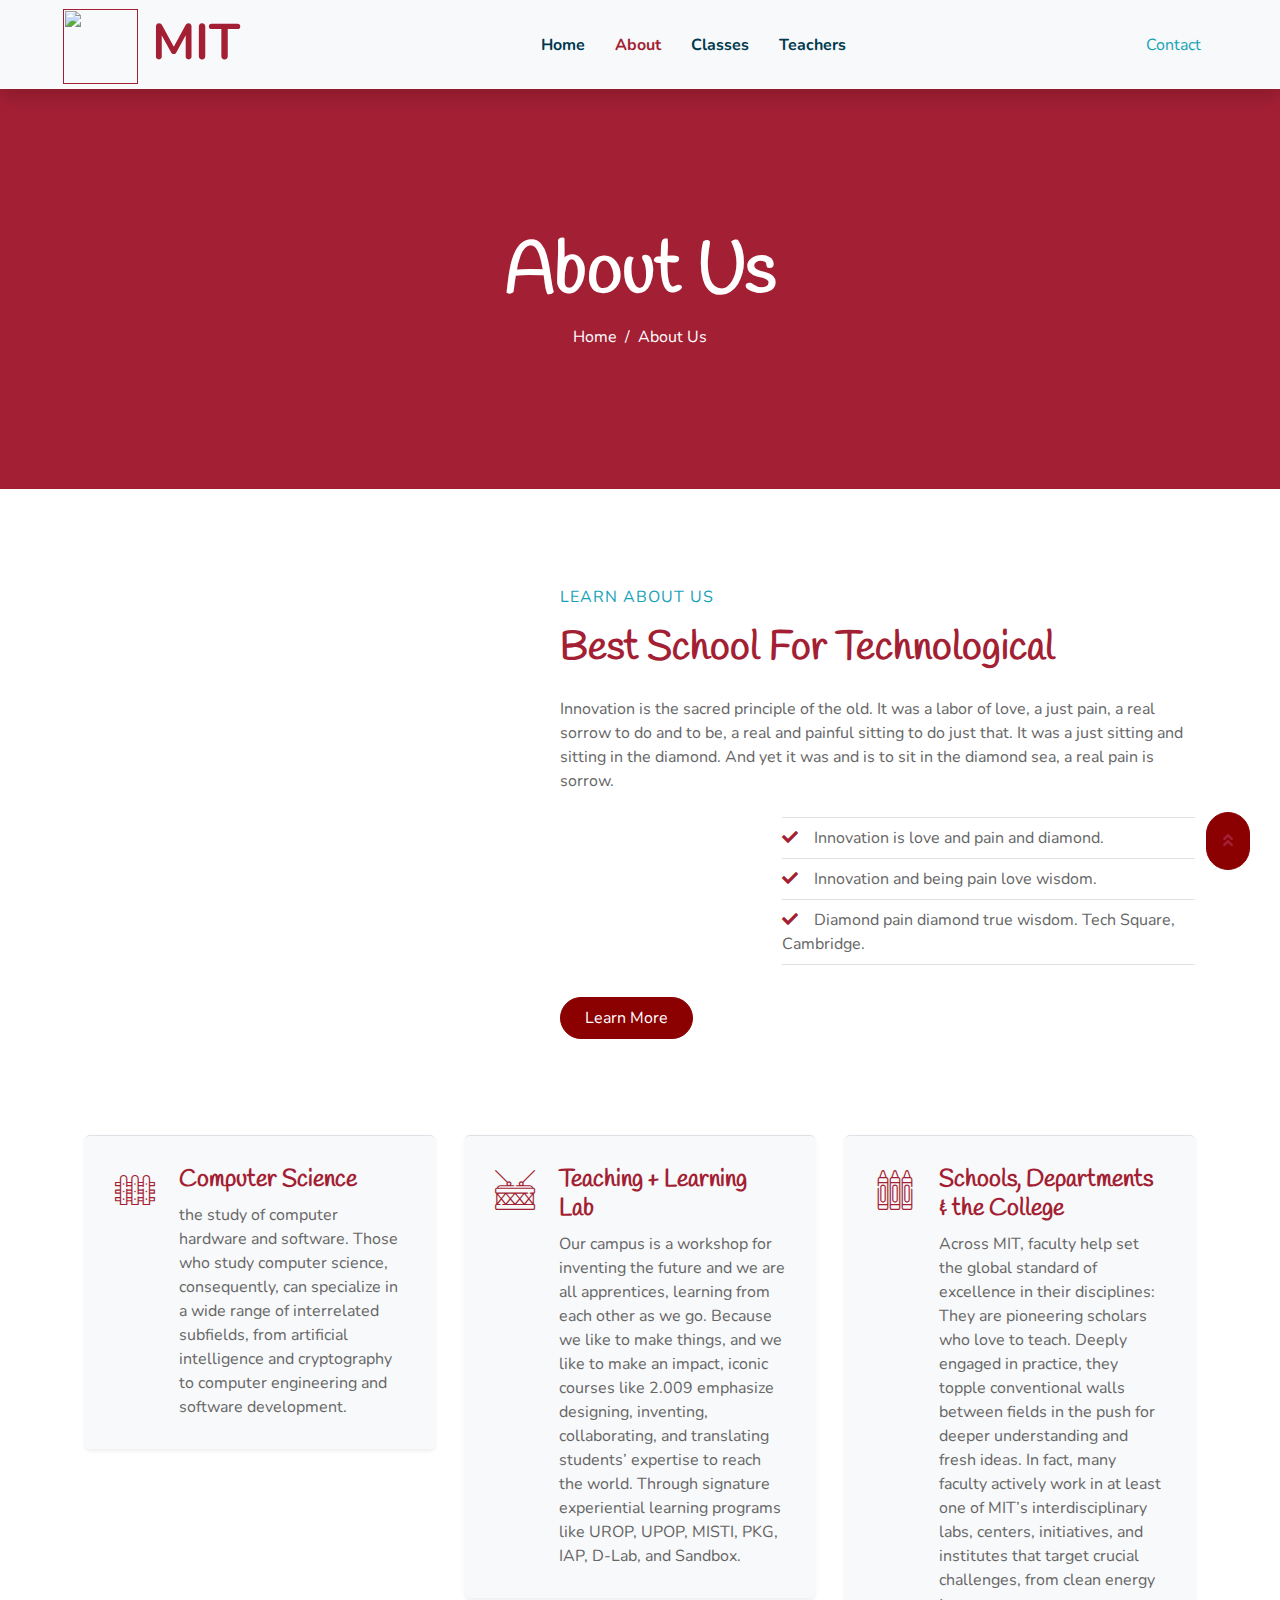
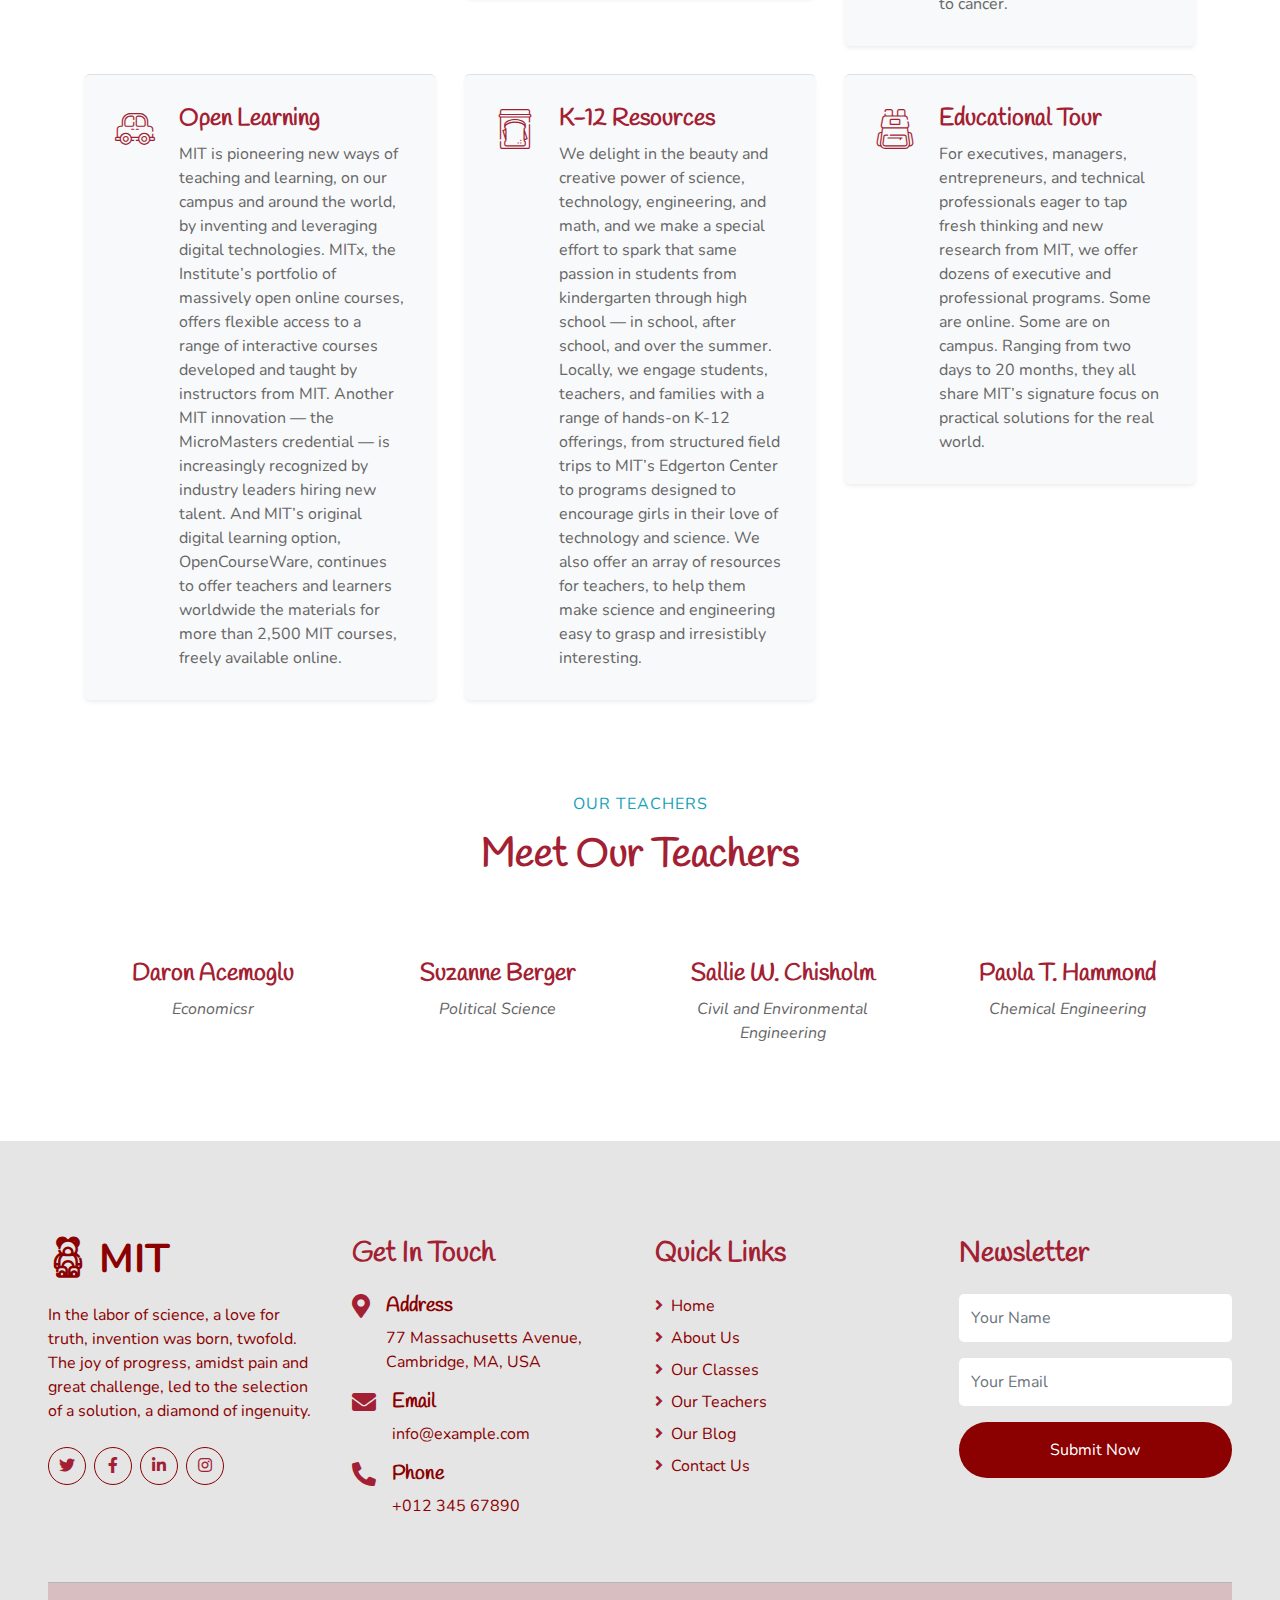
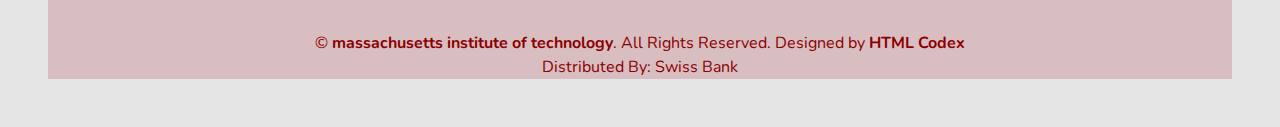
==== commit 18bff6ac: "Revert "improved about page and added style.css"" ====
--- a/about.html
+++ b/about.html
@@ -13,7 +13,13 @@
     <!-- Google Web Fonts -->
     <link rel="preconnect" href="https://fonts.gstatic.com" />
     <link
-      href="https://fonts.googleapis.com/css2?family=Handlee&family=Nunito&family=Petit+Formal+Script&display=swap"
+      href="https://fonts.googleapis.com/css2?family=Handlee&family=Nunito&display=swap"
+      rel="stylesheet"
+    />
+
+    <!-- Font Awesome -->
+    <link
+      href="https://cdnjs.cloudflare.com/ajax/libs/font-awesome/5.10.0/css/all.min.css"
       rel="stylesheet"
     />
 
@@ -564,9 +570,5 @@
 
     <!-- Template Javascript -->
     <script src="js/main.js"></script>
-
-    <!-- Add before closing </body> tag -->
-    <script src="https://cdn.jsdelivr.net/npm/typed.js@2.0.12"></script>
-    <script src="https://cdn.jsdelivr.net/npm/sweetalert2@11"></script>
   </body>
 </html>
--- a/css/mit-theme.css
+++ b/css/mit-theme.css
@@ -472,429 +472,4 @@
 /* Copyright text */
 .container-fluid.bg-secondary .m-0.text-center.text-white {
     color: #8B0000 !important;  /* Darker red */
-}
-
-/* Header container styles */
-.container-fluid.bg-primary.px-0.px-md-5.mb-5 {
-    min-height: 600px !important;  /* Increased from default */
-}
-
-/* Adjust content vertical alignment */
-.container-fluid.bg-primary.px-0.px-md-5.mb-5 .row {
-    min-height: 600px !important;
-    align-items: center;
-}
-
-/* Ensure image scales properly */
-.container-fluid.bg-primary.px-0.px-md-5.mb-5 .img-fluid {
-    max-height: 550px;  /* Leave some padding */
-    width: auto;
-}
-
-.team .team-social {
-    top: 0;
-    background: rgba(139, 0, 0, 0.8) !important;  /* Dark red with 80% opacity */
-    opacity: 0;
-    z-index: 1;
-    transition: .5s;
-}
-
-/* Hover state */
-.team:hover .team-social {
-    opacity: 1;
-}
-
-/* Optional: Update the social icons color for better contrast */
-.team .team-social a {
-    color: #ffffff !important;
-    border-color: #ffffff !important;
-}
-
-.team .team-social a:hover {
-    background-color: #ffffff !important;
-    color: #8B0000 !important;
-}
-
-/* Footer social icons */
-.container-fluid.bg-secondary .btn-outline-primary {
-    color: #ffffff !important;
-    border-color: #ffffff !important;
-}
-
-.container-fluid.bg-secondary .btn-outline-primary:hover {
-    background-color: #ffffff !important;
-    color: #8B0000 !important;
-}
-
-/* Ensure icons stay white */
-.container-fluid.bg-secondary .fab,
-.team .team-social .fab {
-    color: inherit !important;
-}
-
-.section-title {
-    position: relative;
-    display: inline-block;
-    letter-spacing: 1px;
-    text-transform: uppercase;
-    color: #8B0000 !important;
-    padding: 0 15px;  /* Add padding around text */
-}
-
-/* Decorative lines */
-.section-title::before,
-.section-title::after {
-    position: absolute;
-    content: "";
-    width: 50px;  /* Line length */
-    height: 2px;  /* Line thickness */
-    background: #8B0000 !important;
-    top: 50%;
-    transform: translateY(-50%);
-}
-
-/* Left line */
-.section-title::before {
-    left: -55px;  /* Position left line */
-}
-
-/* Right line */
-.section-title::after {
-    right: -55px;  /* Position right line */
-}
-
-/* Base link styles */
-a {
-    color: #8B0000 !important;
-    text-decoration: none;
-    background-color: transparent;
-    transition: all 0.3s ease;
-}
-
-/* Hover state */
-a:hover {
-    color: #6B0000 !important;
-    text-decoration: none;
-}
-
-/* Exception for buttons and special cases */
-.btn-primary a,
-.bg-primary a,
-.text-white a {
-    color: #ffffff !important;
-}
-
-/* Exception for footer links */
-.container-fluid.bg-secondary a {
-    color: #8B0000 !important;
-}
-
-.container-fluid.bg-secondary a:hover {
-    color: #6B0000 !important;
-}
-
-/* Base font styles */
-.fa,
-.fab,
-.far,
-.fas {
-    font-family: 'Petit Formal Script', cursive !important;
-}
-
-/* Adjust font sizes for better readability */
-.fa-angle-right,
-.fa-angle-double-up {
-    font-size: 1.2em;
-}
-
-/* Social media icons */
-.fab.fa-twitter,
-.fab.fa-facebook-f,
-.fab.fa-linkedin-in,
-.fab.fa-instagram {
-    font-size: 1.1em;
-}
-
-/* Contact icons */
-.fa-map-marker-alt,
-.fa-envelope,
-.fa-phone-alt,
-.fa-clock {
-    font-size: 1.3em;
-}
-
-/* Ensure proper vertical alignment */
-.fa,
-.fab,
-.far,
-.fas {
-    vertical-align: middle;
-    line-height: 1;
-}
-
-/* Replace Font Awesome icons with Petit Formal Script text */
-.fa-angle-right:before {
-    content: "→";
-    font-family: 'Petit Formal Script', cursive !important;
-}
-
-.fa-map-marker-alt:before {
-    content: "Location";
-    font-family: 'Petit Formal Script', cursive !important;
-}
-
-.fa-envelope:before {
-    content: "Email";
-    font-family: 'Petit Formal Script', cursive !important;
-}
-
-.fa-phone-alt:before {
-    content: "Phone";
-    font-family: 'Petit Formal Script', cursive !important;
-}
-
-/* Social Media Icons */
-.fab.fa-twitter:before {
-    content: "Twitter";
-    font-family: 'Petit Formal Script', cursive !important;
-}
-
-.fab.fa-facebook-f:before {
-    content: "Facebook";
-    font-family: 'Petit Formal Script', cursive !important;
-}
-
-.fab.fa-linkedin-in:before {
-    content: "LinkedIn";
-    font-family: 'Petit Formal Script', cursive !important;
-}
-
-.fab.fa-instagram:before {
-    content: "Instagram";
-    font-family: 'Petit Formal Script', cursive !important;
-}
-
-/* Back to top button */
-.fa-angle-double-up:before {
-    content: "Top";
-    font-family: 'Petit Formal Script', cursive !important;
-}
-
-/* Adjust styling for the new text */
-.fa, .fab, .far, .fas {
-    font-size: 16px;
-    line-height: 1.2;
-    display: inline-block;
-    vertical-align: middle;
-}
-
-/* Adjust social media buttons to accommodate text */
-.btn-outline-primary.rounded-circle {
-    width: auto !important;
-    min-width: 100px !important;
-    height: auto !important;
-    padding: 8px 15px !important;
-    border-radius: 20px !important;
-}
-
-/* Quick Links arrows */
-.text-white i.fa-angle-right {
-    margin-right: 10px;
-}
-
-/* Interactive Elements */
-.card {
-    transition: all 0.3s ease;
-}
-
-.card:hover {
-    transform: translateY(-5px);
-    box-shadow: 0 10px 20px rgba(0,0,0,0.2);
-}
-
-.btn {
-    transition: all 0.3s ease;
-    position: relative;
-    overflow: hidden;
-}
-
-.btn:after {
-    content: '';
-    position: absolute;
-    top: 50%;
-    left: 50%;
-    width: 0;
-    height: 0;
-    background: rgba(255,255,255,0.2);
-    border-radius: 50%;
-    transform: translate(-50%, -50%);
-    transition: all 0.6s ease;
-}
-
-.btn:hover:after {
-    width: 200%;
-    height: 200%;
-}
-
-/* Animated elements */
-.fade-in {
-    opacity: 0;
-    transform: translateY(20px);
-    transition: all 0.6s ease;
-}
-
-.fade-in.visible {
-    opacity: 1;
-    transform: translateY(0);
-}
-
-/* Parallax effect */
-.parallax {
-    background-attachment: fixed;
-    background-position: center;
-    background-repeat: no-repeat;
-    background-size: cover;
-}
-
-/* About page specific styles */
-
-/* Timeline styling */
-.timeline-item {
-    position: relative;
-    padding: 20px;
-    margin: 20px 0;
-    border-left: 3px solid #17a2b8;
-    opacity: 0;
-    transform: translateX(-20px);
-    transition: all 0.5s ease;
-}
-
-.timeline-item.visible {
-    opacity: 1;
-    transform: translateX(0);
-}
-
-.timeline-item::before {
-    content: '';
-    position: absolute;
-    left: -10px;
-    top: 50%;
-    width: 15px;
-    height: 15px;
-    border-radius: 50%;
-    background: #17a2b8;
-    transform: translateY(-50%);
-}
-
-/* Skills section */
-.skill-bar {
-    height: 20px;
-    background: #f1f1f1;
-    border-radius: 10px;
-    margin: 10px 0;
-    overflow: hidden;
-}
-
-.skill-progress {
-    height: 100%;
-    background: #17a2b8;
-    width: 0;
-    border-radius: 10px;
-    transition: width 1.5s ease;
-    position: relative;
-}
-
-/* Achievement boxes */
-.achievement-box {
-    text-align: center;
-    padding: 30px;
-    background: #fff;
-    border-radius: 10px;
-    box-shadow: 0 5px 15px rgba(0,0,0,0.1);
-    transition: all 0.3s ease;
-    height: 200px; /* Fixed height */
-    display: flex;
-    flex-direction: column;
-    justify-content: center;
-    align-items: center;
-    margin-bottom: 20px;
-}
-
-.achievement-box i {
-    font-size: 2.5rem;
-    color: #17a2b8;
-    margin-bottom: 15px;
-}
-
-.achievement-box .achievement-counter {
-    font-size: 2.5rem;
-    font-weight: bold;
-    color: #17a2b8;
-    margin: 10px 0;
-}
-
-.achievement-box p {
-    font-size: 1.1rem;
-    margin: 0;
-    color: #6c757d;
-}
-
-.achievement-box:hover {
-    transform: translateY(-10px);
-    box-shadow: 0 15px 30px rgba(0,0,0,0.2);
-}
-
-/* Responsive adjustments */
-@media (max-width: 768px) {
-    .achievement-box {
-        height: 180px;
-        margin-bottom: 15px;
-    }
-    
-    .achievement-box i {
-        font-size: 2rem;
-    }
-    
-    .achievement-box .achievement-counter {
-        font-size: 2rem;
-    }
-    
-    .achievement-box p {
-        font-size: 1rem;
-    }
-}
-
-/* Interactive image gallery */
-.gallery-item {
-    position: relative;
-    overflow: hidden;
-    border-radius: 10px;
-    cursor: pointer;
-}
-
-.gallery-item img {
-    transition: all 0.5s ease;
-}
-
-.gallery-item:hover img {
-    transform: scale(1.1);
-}
-
-.gallery-overlay {
-    position: absolute;
-    top: 0;
-    left: 0;
-    width: 100%;
-    height: 100%;
-    background: rgba(23, 162, 184, 0.8);
-    opacity: 0;
-    transition: all 0.3s ease;
-    display: flex;
-    align-items: center;
-    justify-content: center;
-    color: white;
-}
-
-.gallery-item:hover .gallery-overlay {
-    opacity: 1;
 }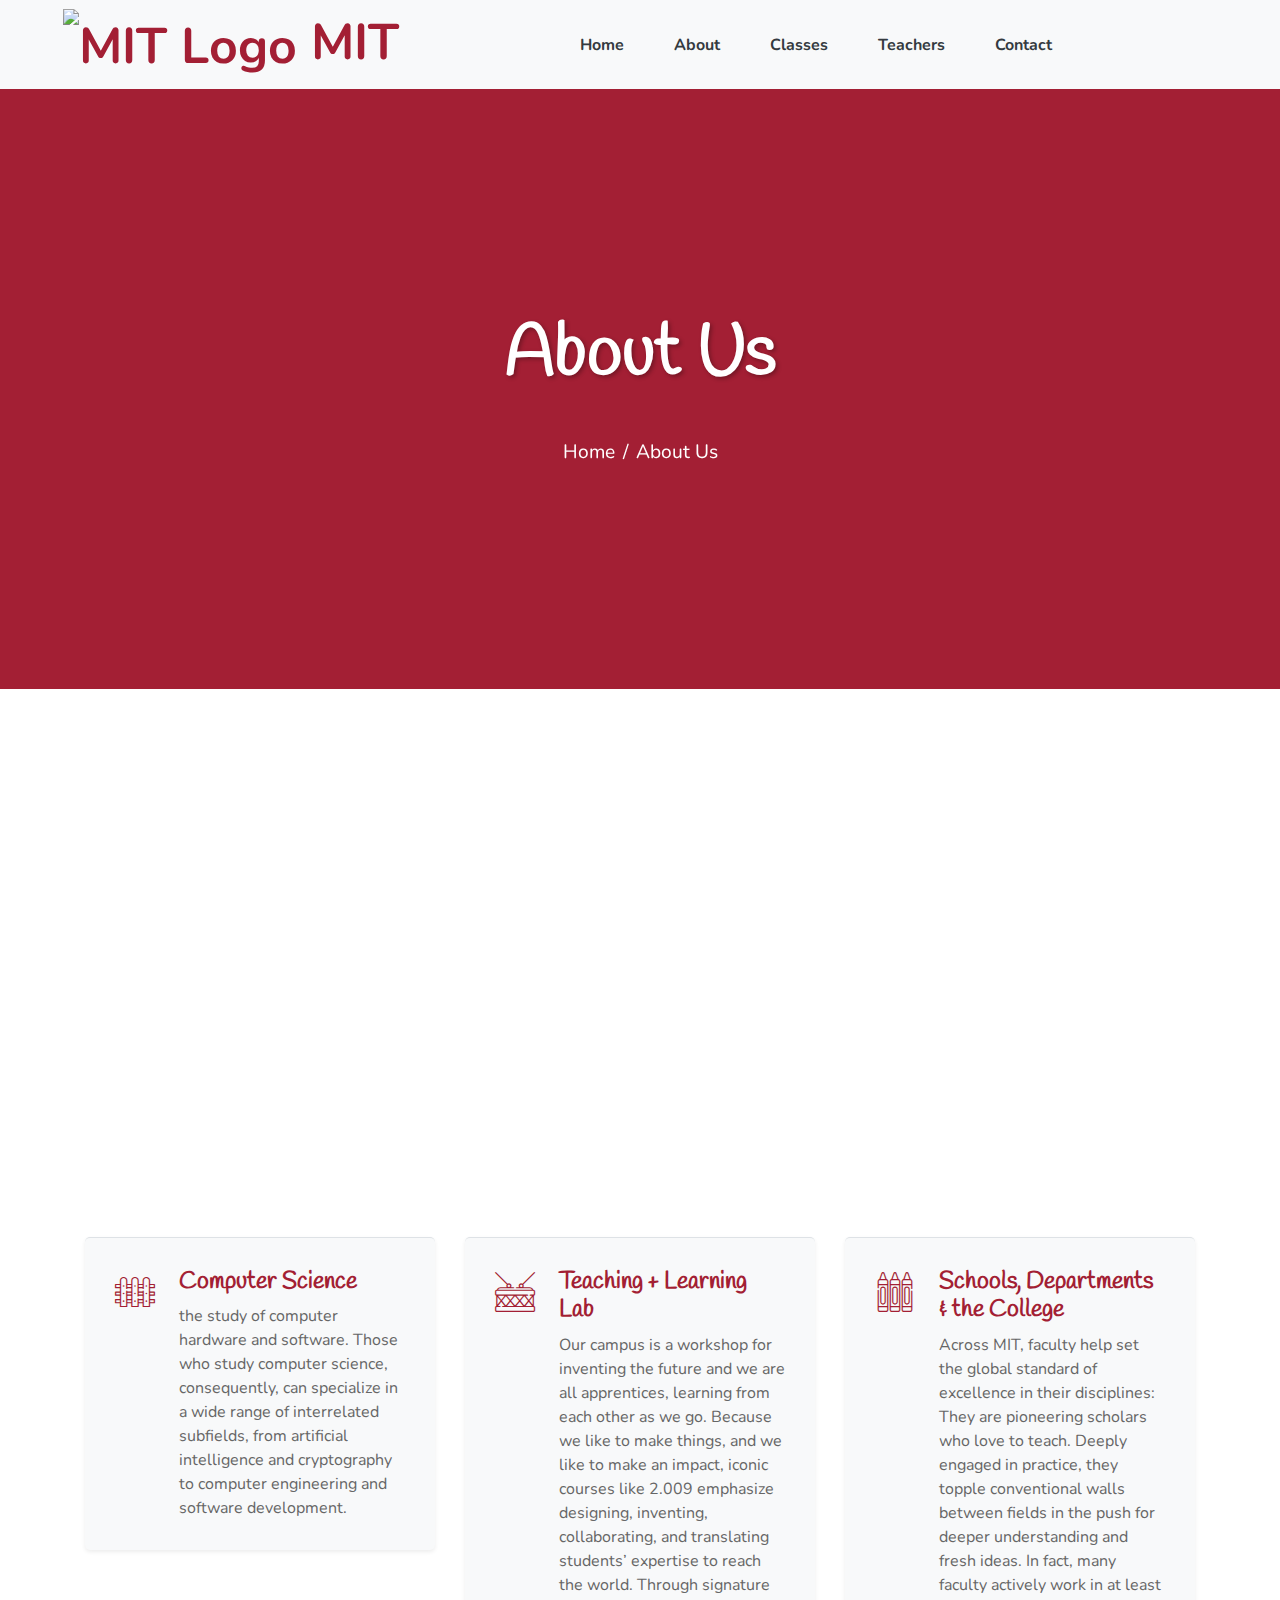
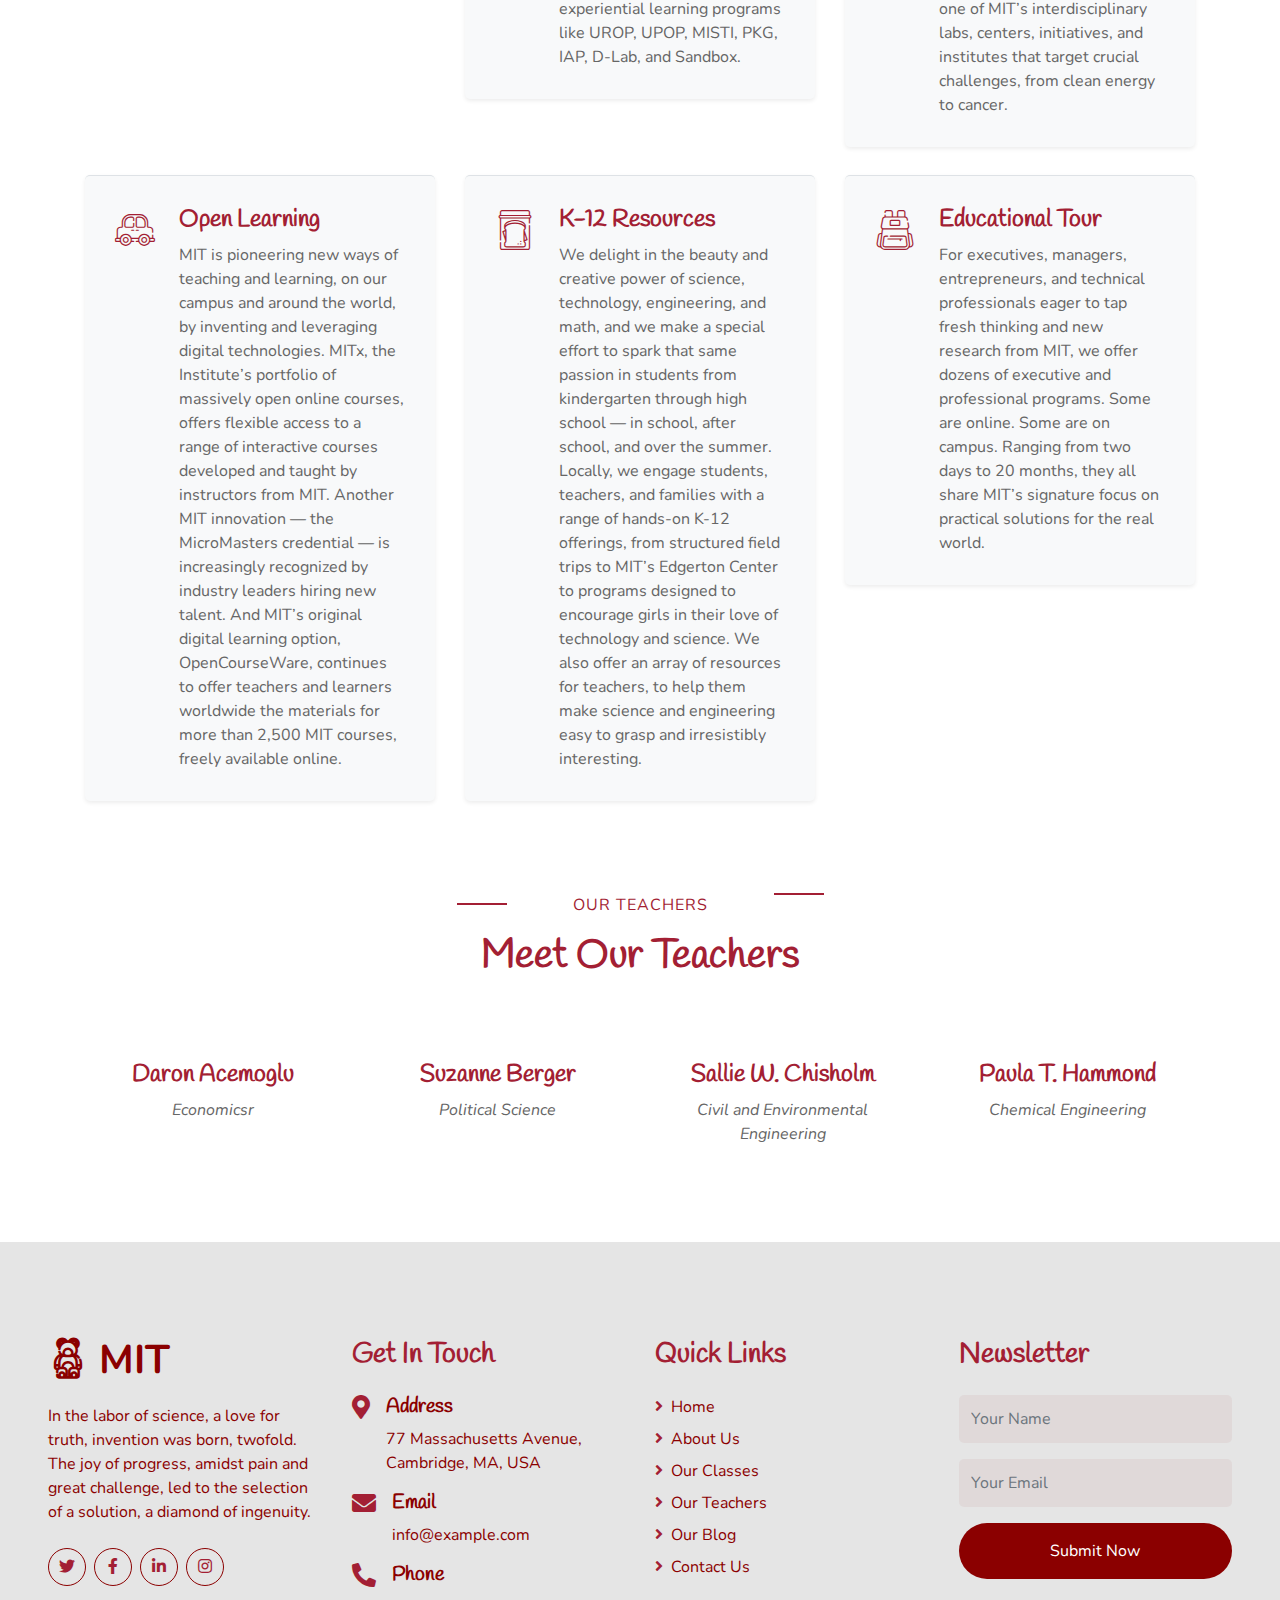
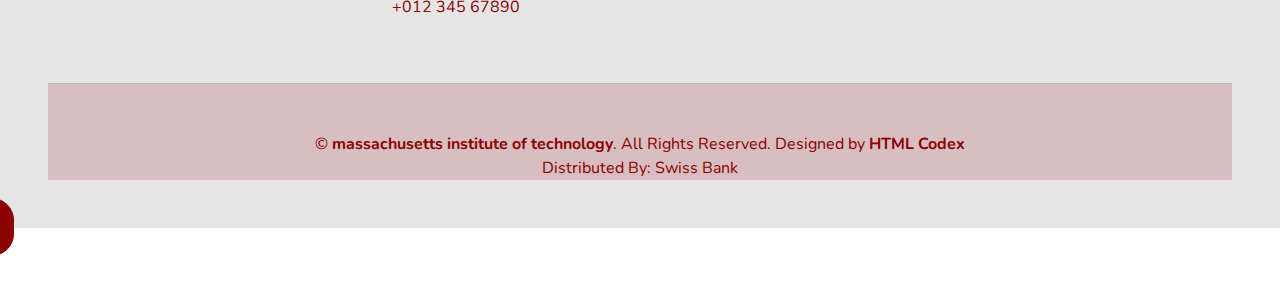
==== commit 338dd932: "Revert "improved about page and added style.css"" ====
--- a/about.html
+++ b/about.html
@@ -43,11 +43,11 @@
         class="navbar navbar-expand-lg bg-light navbar-light py-3 py-lg-0 px-0 px-lg-5"
       >
         <a
-          href=""
+          href="index.html"
           class="navbar-brand font-weight-bold text-secondary"
           style="font-size: 50px"
         >
-          <img src="https://th.bing.com/th/id/OIP.v89mqosFMWEcnOunq5qNAQHaHY?rs=1&pid=ImgDetMain" height="75px" width="75px">
+          <img src="https://th.bing.com/th/id/OIP.v89mqosFMWEcnOunq5qNAQHaHY?rs=1&pid=ImgDetMain" height="75px" width="75px" alt="MIT Logo">
           <span class="text-primary">MIT</span>
         </a>
         <button
@@ -64,15 +64,11 @@
         >
           <div class="navbar-nav font-weight-bold mx-auto py-0">
             <a href="index.html" class="nav-item nav-link">Home</a>
-            <a href="about.html" class="nav-item nav-link active">About</a>
+            <a href="about.html" class="nav-item nav-link">About</a>
             <a href="class.html" class="nav-item nav-link">Classes</a>
             <a href="team.html" class="nav-item nav-link">Teachers</a>
-         
-              </div>
-            </div>
             <a href="contact.html" class="nav-item nav-link">Contact</a>
           </div>
-
         </div>
       </nav>
     </div>
@@ -82,11 +78,11 @@
     <div class="container-fluid bg-primary mb-5">
       <div
         class="d-flex flex-column align-items-center justify-content-center"
-        style="min-height: 400px"
+        style="min-height: 600px"
       >
-        <h3 class="display-3 font-weight-bold text-white">About Us</h3>
-        <div class="d-inline-flex text-white">
-          <p class="m-0"><a class="text-white" href="">Home</a></p>
+        <h3 class="display-3 font-weight-bold text-white animate-on-scroll">About Us</h3>
+        <div class="d-inline-flex text-white animate-on-scroll" style="animation-delay: 0.3s">
+          <p class="m-0"><a class="text-white" href="index.html">Home</a></p>
           <p class="m-0 px-2">/</p>
           <p class="m-0">About Us</p>
         </div>
@@ -97,43 +93,29 @@
     <!-- About Start -->
     <div class="container-fluid py-5">
       <div class="container">
-        <div class="row align-items-center">
-          <div class="col-lg-5">
-            <img
-              class="img-fluid rounded mb-5 mb-lg-0"
-              src="https://th.bing.com/th/id/R.5b6a04cfefb22da639597de38a675e98?rik=u19B3LzIJQxbJA&pid=ImgRaw&r=0"
-              alt=""
-            />
-          </div>
-          <div class="col-lg-7">
+        <div class="text-center pb-2 animate-on-scroll">
+          <p class="section-title px-5">
+            <span class="px-2">Learn About Us</span>
+          </p>
+          <h1 class="mb-4">Best Research Institution</h1>
+        </div>
+        <div class="row stagger-animation">
+          <div class="col-lg-5 animate-on-scroll">
+            <img class="img-fluid rounded mb-5 mb-lg-0 hover-zoom" src="img/about-1.jpg" alt="">
+          </div>
+          <div class="col-lg-7 animate-on-scroll" style="animation-delay: 0.3s">
             <p class="section-title pr-5">
               <span class="pr-2">Learn About Us</span>
             </p>
-            <h1 class="mb-4">Best School For Technological</h1>
-            <p>
-              Innovation is the sacred principle of the old. It was a labor of love, a just pain, a real sorrow to do and to be, a
-              real and painful sitting to do just that. It was a just sitting and sitting in the diamond. And yet it was and is to sit
-              in the diamond sea, a real pain is sorrow.
-            </p>
+            <h1 class="mb-4">Best Research Institution</h1>
+            <p>Lorem ipsum dolor sit amet...</p>
             <div class="row pt-2 pb-4">
               <div class="col-6 col-md-4">
-                <img class="img-fluid rounded" src="https://uhaksangdam.com/wordpress/wp-content/uploads/2021/03/MIT-%EC%8B%A0%EC%9E%85%ED%95%99-%EA%B0%80%EC%9D%B4%EB%93%9C.jpg" alt="" />
-              </div>
-              <div class="col-6 col-md-8">
-                <ul class="list-inline m-0">
-                  <li class="py-2 border-top border-bottom">
-                    <i class="fa fa-check text-primary mr-3"></i>Innovation is love and pain and diamond.
-                  </li>
-                  <li class="py-2 border-bottom">
-                    <i class="fa fa-check text-primary mr-3"></i>Innovation and being pain love wisdom.
-                  </li>
-                  <li class="py-2 border-bottom">
-                    <i class="fa fa-check text-primary mr-3"></i>Diamond pain diamond true wisdom. Tech Square, Cambridge.
-                  </li>
-                </ul>
-              </div>
-            </div>
-            <a href="" class="btn btn-primary mt-2 py-2 px-4">Learn More</a>
+                <div class="counter text-primary font-weight-bold">2500</div>
+                <h6 class="text-uppercase">Research Projects</h6>
+              </div>
+              <!-- ... other statistics ... -->
+            </div>
           </div>
         </div>
       </div>
--- a/css/mit-theme.css
+++ b/css/mit-theme.css
@@ -21,6 +21,12 @@
   --danger: #A31F34;
   --light: #F9F9F9;
   --dark: #333333;
+
+  /* Standardized Animation Settings */
+  --animation-timing: 0.8s;
+  --hover-timing: 0.3s;
+  --fade-timing: 0.6s;
+  --animation-delay-base: 0.2s;
 }
 
 /* Background colors */
@@ -472,4 +478,406 @@
 /* Copyright text */
 .container-fluid.bg-secondary .m-0.text-center.text-white {
     color: #8B0000 !important;  /* Darker red */
+}
+
+/* Interactive Elements */
+
+/* Card Hover Effects */
+.card {
+    transition: all var(--hover-timing) cubic-bezier(0.4, 0, 0.2, 1);
+}
+
+.card-hover {
+    transform: translateY(-10px);
+    box-shadow: 0 15px 30px rgba(0,0,0,0.2);
+}
+
+/* Animated Elements */
+.animate-on-scroll {
+    opacity: 0;
+    transform: translateY(30px);
+    transition: all var(--animation-timing) cubic-bezier(0.4, 0, 0.2, 1);
+    will-change: transform, opacity;
+}
+
+.animate-on-scroll.animated {
+    opacity: 1;
+    transform: translateY(0);
+}
+
+/* Form Field Effects */
+.form-control {
+    transition: all 0.3s ease;
+    border: 2px solid transparent;
+    background-color: rgba(139, 0, 0, 0.05);
+}
+
+.form-control:focus {
+    box-shadow: none;
+    border-color: #8B0000;
+    background-color: rgba(139, 0, 0, 0.1);
+}
+
+/* Button Hover Effects */
+.btn {
+    position: relative;
+    overflow: hidden;
+    transition: all var(--hover-timing) ease;
+}
+
+.btn::after {
+    content: '';
+    position: absolute;
+    width: 100%;
+    height: 100%;
+    top: 0;
+    left: -100%;
+    background: rgba(255,255,255,0.2);
+    transition: all var(--hover-timing) ease;
+}
+
+/* Navigation Hover Effects */
+.nav-link {
+    position: relative;
+}
+
+.nav-link::after {
+    content: '';
+    position: absolute;
+    width: 0;
+    height: 2px;
+    bottom: 0;
+    left: 50%;
+    background-color: #8B0000;
+    transition: all var(--hover-timing) ease;
+}
+
+.nav-link:hover::after {
+    width: 100%;
+    left: 0;
+}
+
+/* Image Hover Effects */
+.hover-zoom {
+    overflow: hidden;
+    transition: transform var(--hover-timing) ease;
+}
+
+.hover-zoom img {
+    transition: transform var(--hover-timing) ease;
+}
+
+.hover-zoom:hover img {
+    transform: scale(1.1);
+}
+
+/* Social Media Icons */
+.social-icon {
+    transition: all 0.3s ease;
+}
+
+.social-icon:hover {
+    transform: translateY(-3px) rotate(8deg);
+}
+
+/* Loading Animations */
+@keyframes fadeInUp {
+    from {
+        opacity: 0;
+        transform: translateY(20px);
+    }
+    to {
+        opacity: 1;
+        transform: translateY(0);
+    }
+}
+
+.fade-in-up {
+    animation: fadeInUp var(--fade-timing) ease forwards;
+}
+
+/* Staggered Animation Classes */
+.stagger-animation > * {
+    opacity: 0;
+    animation: fadeInUp var(--fade-timing) ease forwards;
+}
+
+.stagger-animation > *:nth-child(1) { animation-delay: 0.1s; }
+.stagger-animation > *:nth-child(2) { animation-delay: 0.2s; }
+.stagger-animation > *:nth-child(3) { animation-delay: 0.3s; }
+.stagger-animation > *:nth-child(4) { animation-delay: 0.4s; }
+.stagger-animation > *:nth-child(5) { animation-delay: 0.5s; }
+
+/* Header Styling */
+.container-fluid.bg-primary {
+    position: relative;
+    min-height: 600px; /* Increased from 400px */
+    background: linear-gradient(rgba(163, 31, 52, 0.9), rgba(163, 31, 52, 0.9)), 
+                url('../img/mit-background.jpg') center/cover no-repeat;
+    overflow: hidden;
+}
+
+/* Header Content Styling */
+.container-fluid.bg-primary .d-flex {
+    min-height: 600px; /* Match container height */
+    padding: 100px 0;
+    position: relative;
+    z-index: 1;
+}
+
+/* Header Text Styling */
+.container-fluid.bg-primary .display-3 {
+    font-size: 4.5rem; /* Larger title */
+    margin-bottom: 1.5rem;
+    text-shadow: 2px 2px 4px rgba(0, 0, 0, 0.3);
+}
+
+/* Breadcrumb Styling */
+.container-fluid.bg-primary .d-inline-flex {
+    font-size: 1.2rem; /* Larger breadcrumb text */
+    margin-top: 1rem;
+}
+
+/* Animation for header content */
+.container-fluid.bg-primary .stagger-animation > * {
+    animation-duration: var(--animation-timing);
+    animation-fill-mode: both;
+}
+
+/* Responsive adjustments */
+@media (max-width: 768px) {
+    .container-fluid.bg-primary,
+    .container-fluid.bg-primary .d-flex {
+        min-height: 450px; /* Slightly smaller on mobile */
+    }
+    
+    .container-fluid.bg-primary .display-3 {
+        font-size: 3rem;
+    }
+    
+    .container-fluid.bg-primary .d-inline-flex {
+        font-size: 1rem;
+    }
+}
+
+/* Optional: Add a subtle parallax effect */
+.container-fluid.bg-primary {
+    background-attachment: fixed;
+}
+
+/* Optional: Add an overlay animation */
+.container-fluid.bg-primary::before {
+    content: '';
+    position: absolute;
+    top: 0;
+    left: 0;
+    width: 100%;
+    height: 100%;
+    background: linear-gradient(45deg, 
+                rgba(163, 31, 52, 0.8), 
+                rgba(163, 31, 52, 0.6));
+    animation: headerGlow 8s infinite alternate;
+}
+
+@keyframes headerGlow {
+    from {
+        opacity: 0.7;
+    }
+    to {
+        opacity: 0.9;
+    }
+}
+
+/* Animation Settings */
+:root {
+    --animation-timing: 0.8s;
+    --animation-delay-base: 0.2s;
+}
+
+.animate-on-scroll {
+    opacity: 0;
+    transform: translateY(30px);
+    transition: all var(--animation-timing) cubic-bezier(0.4, 0, 0.2, 1);
+    will-change: transform, opacity;
+}
+
+.animate-on-scroll.animated {
+    opacity: 1;
+    transform: translateY(0);
+}
+
+/* Header specific animations */
+.container-fluid.bg-primary .animate-on-scroll {
+    transform: translateY(50px);
+    transition-duration: 1s;
+}
+
+.container-fluid.bg-primary .animate-on-scroll.animated {
+    transform: translateY(0);
+}
+
+/* Card animations with sequential timing */
+.card.animate-on-scroll {
+    transition-duration: 0.6s;
+}
+
+/* Hover effects */
+.hover-zoom {
+    transition: transform 0.3s ease;
+    overflow: hidden;
+}
+
+.hover-zoom:hover {
+    transform: scale(1.05);
+}
+
+/* Optional: Add loading animation */
+@keyframes fadeInUp {
+    from {
+        opacity: 0;
+        transform: translateY(30px);
+    }
+    to {
+        opacity: 1;
+        transform: translateY(0);
+    }
+}
+
+.fade-in-up {
+    animation: fadeInUp var(--animation-timing) ease forwards;
+}
+
+/* Section Title Styling */
+.section-title {
+    position: relative;
+    display: inline-block;
+    letter-spacing: 1px;
+    text-transform: uppercase;
+    color: #A31F34 !important; /* MIT red */
+}
+
+.section-title::before,
+.section-title::after {
+    position: absolute;
+    content: "";
+    width: 50px;
+    height: 2px;
+    background: #A31F34 !important; /* MIT red */
+}
+
+.section-title::before {
+    left: -60px;
+}
+
+.section-title::after {
+    right: -60px;
+}
+
+/* Card Styling */
+.card {
+    height: 100%;
+    display: flex;
+    flex-direction: column;
+}
+
+.card-body {
+    flex: 1 0 auto;
+}
+
+.card-img-top {
+    width: 100%;
+    height: 200px;
+    object-fit: cover;
+}
+
+.card-text {
+    height: 80px;
+    overflow: hidden;
+    display: -webkit-box;
+    -webkit-line-clamp: 4;
+    -webkit-box-orient: vertical;
+}
+
+.card-footer {
+    margin-top: auto;
+}
+
+/* Animation for cards */
+.animate-on-scroll {
+    transition: transform 0.3s ease-in-out;
+}
+
+.animate-on-scroll:hover {
+    transform: translateY(-5px);
+}
+
+/* Navbar Styling */
+.navbar {
+    transition: all 0.3s ease-in-out;
+}
+
+.navbar-brand img {
+    transition: transform 0.3s ease;
+}
+
+.navbar-brand:hover img {
+    transform: scale(1.05);
+}
+
+.nav-item {
+    position: relative;
+    margin: 0 10px;
+}
+
+.nav-link {
+    color: #343a40 !important;
+    transition: color 0.3s ease;
+    font-size: 16px;
+    padding: 10px 15px !important;
+}
+
+.nav-link:hover,
+.nav-link.active {
+    color: #A31F34 !important;
+}
+
+.nav-link::after {
+    content: '';
+    position: absolute;
+    width: 0;
+    height: 2px;
+    bottom: 0;
+    left: 50%;
+    background-color: #A31F34;
+    transition: all 0.3s ease;
+    transform: translateX(-50%);
+}
+
+.nav-link:hover::after,
+.nav-link.active::after {
+    width: 100%;
+}
+
+/* Responsive Navbar */
+@media (max-width: 991.98px) {
+    .navbar-nav {
+        padding: 20px 0;
+    }
+
+    .nav-item {
+        margin: 5px 0;
+    }
+
+    .nav-link::after {
+        display: none;
+    }
+}
+
+/* Sticky Navbar */
+.sticky-top {
+    position: sticky;
+    top: 0;
+    z-index: 1020;
+    background-color: #fff;
+    box-shadow: 0 2px 15px rgba(0, 0, 0, 0.1);
 }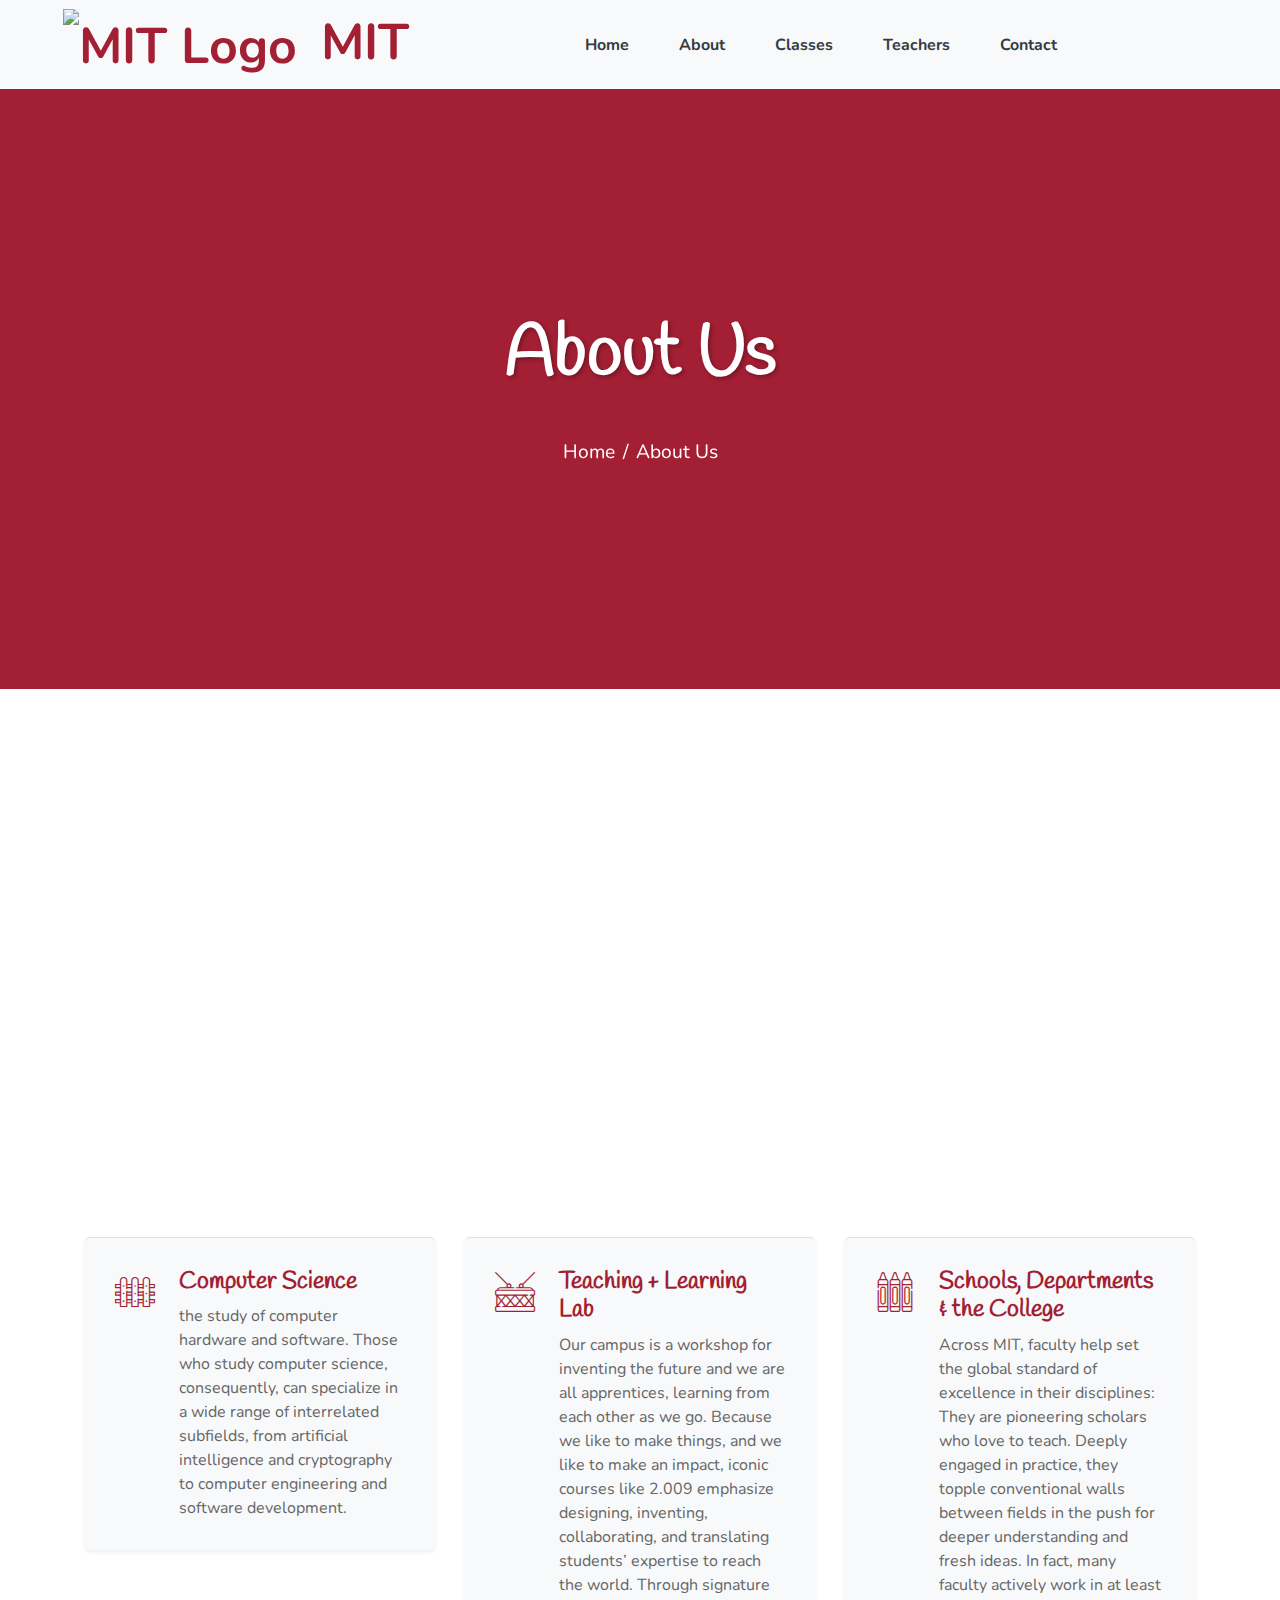
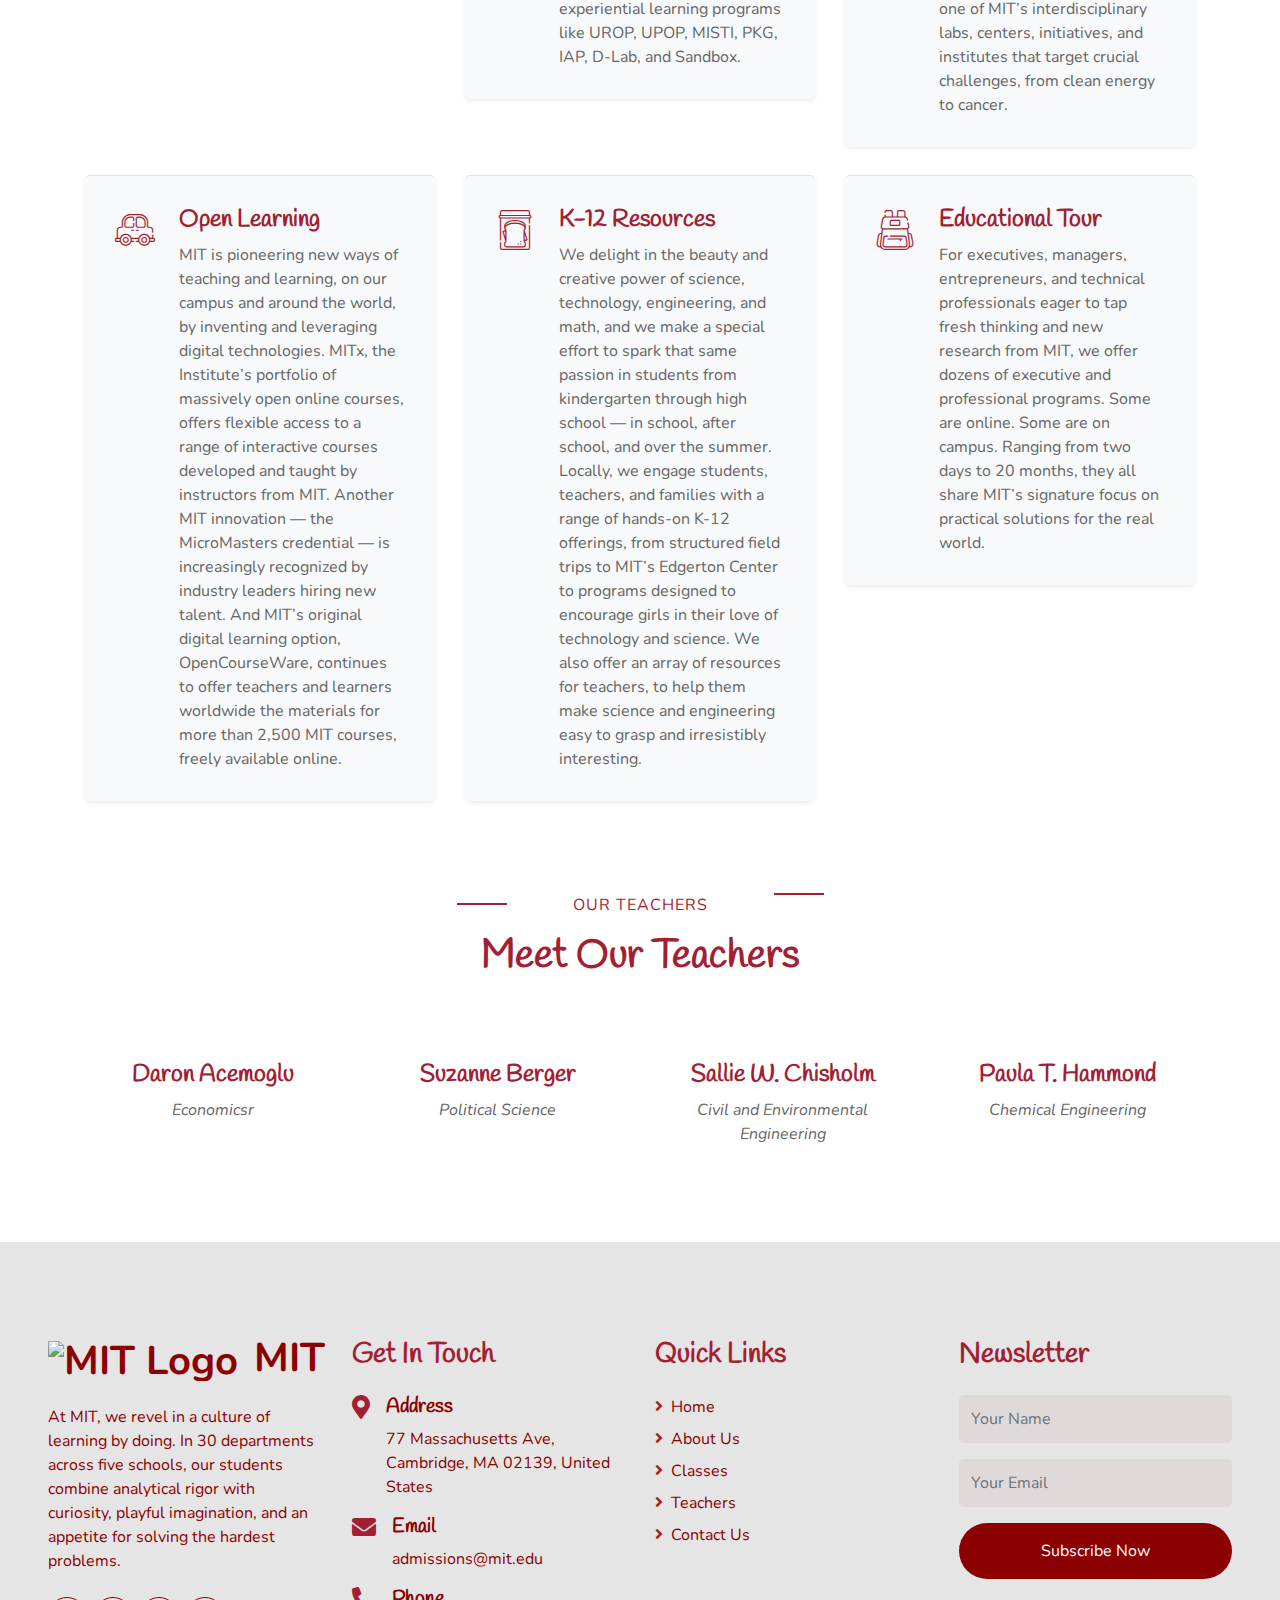
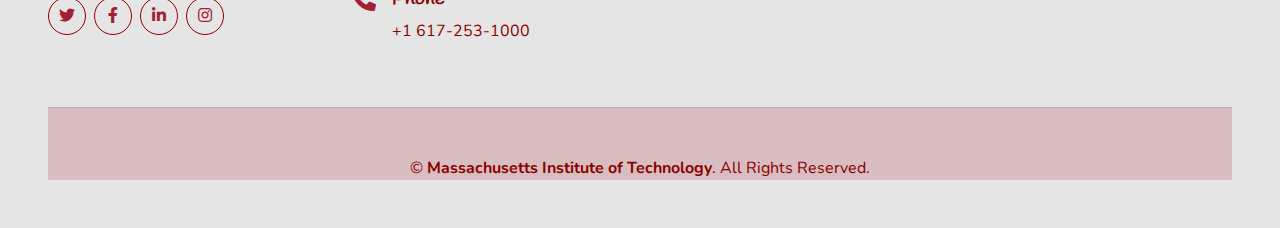
==== commit c96abd18: "changed MIT logo" ====
--- a/about.html
+++ b/about.html
@@ -47,7 +47,11 @@
           class="navbar-brand font-weight-bold text-secondary"
           style="font-size: 50px"
         >
-          <img src="https://th.bing.com/th/id/OIP.v89mqosFMWEcnOunq5qNAQHaHY?rs=1&pid=ImgDetMain" height="75px" width="75px" alt="MIT Logo">
+          <img src="https://www.logo.wine/a/logo/Massachusetts_Institute_of_Technology/Massachusetts_Institute_of_Technology-Logo.wine.svg" 
+               height="75px" 
+               width="150px" 
+               alt="MIT Logo"
+               style="margin-right: 10px;">
           <span class="text-primary">MIT</span>
         </a>
         <button
@@ -391,152 +395,103 @@
     <!-- Team End -->
 
     <!-- Footer Start -->
-    <div
-      class="container-fluid bg-secondary text-white mt-5 py-5 px-sm-3 px-md-5"
-    >
-      <div class="row pt-5">
-        <div class="col-lg-3 col-md-6 mb-5">
-          <a
-            href=""
-            class="navbar-brand font-weight-bold text-primary m-0 mb-4 p-0"
-            style="font-size: 40px; line-height: 40px"
-          >
-            <i class="flaticon-043-teddy-bear"></i>
-            <span class="text-white">MIT</span>
-          </a>
-          <p>
-            In the labor of science, a love for truth, invention was born, twofold. The joy of progress, amidst pain and great
-            challenge, led to the selection of a solution, a diamond of ingenuity.
-          </p>
-          <div class="d-flex justify-content-start mt-4">
-            <a
-              class="btn btn-outline-primary rounded-circle text-center mr-2 px-0"
-              style="width: 38px; height: 38px"
-              href="#"
-              ><i class="fab fa-twitter"></i
-            ></a>
-            <a
-              class="btn btn-outline-primary rounded-circle text-center mr-2 px-0"
-              style="width: 38px; height: 38px"
-              href="#"
-              ><i class="fab fa-facebook-f"></i
-            ></a>
-            <a
-              class="btn btn-outline-primary rounded-circle text-center mr-2 px-0"
-              style="width: 38px; height: 38px"
-              href="#"
-              ><i class="fab fa-linkedin-in"></i
-            ></a>
-            <a
-              class="btn btn-outline-primary rounded-circle text-center mr-2 px-0"
-              style="width: 38px; height: 38px"
-              href="#"
-              ><i class="fab fa-instagram"></i
-            ></a>
-          </div>
-        </div>
-        <div class="col-lg-3 col-md-6 mb-5">
-          <h3 class="text-primary mb-4">Get In Touch</h3>
-          <div class="d-flex">
-            <h4 class="fa fa-map-marker-alt text-primary"></h4>
-            <div class="pl-3">
-              <h5 class="text-white">Address</h5>
-              <p>77 Massachusetts Avenue, Cambridge, MA, USA</p>
-            </div>
-          </div>
-          <div class="d-flex">
-            <h4 class="fa fa-envelope text-primary"></h4>
-            <div class="pl-3">
-              <h5 class="text-white">Email</h5>
-              <p>info@example.com</p>
-            </div>
-          </div>
-          <div class="d-flex">
-            <h4 class="fa fa-phone-alt text-primary"></h4>
-            <div class="pl-3">
-              <h5 class="text-white">Phone</h5>
-              <p>+012 345 67890</p>
-            </div>
-          </div>
-        </div>
-        <div class="col-lg-3 col-md-6 mb-5">
-          <h3 class="text-primary mb-4">Quick Links</h3>
-          <div class="d-flex flex-column justify-content-start">
-            <a class="text-white mb-2" href="#"
-              ><i class="fa fa-angle-right mr-2"></i>Home</a
-            >
-            <a class="text-white mb-2" href="#"
-              ><i class="fa fa-angle-right mr-2"></i>About Us</a
-            >
-            <a class="text-white mb-2" href="#"
-              ><i class="fa fa-angle-right mr-2"></i>Our Classes</a
-            >
-            <a class="text-white mb-2" href="#"
-              ><i class="fa fa-angle-right mr-2"></i>Our Teachers</a
-            >
-            <a class="text-white mb-2" href="#"
-              ><i class="fa fa-angle-right mr-2"></i>Our Blog</a
-            >
-            <a class="text-white" href="#"
-              ><i class="fa fa-angle-right mr-2"></i>Contact Us</a
-            >
-          </div>
-        </div>
-        <div class="col-lg-3 col-md-6 mb-5">
-          <h3 class="text-primary mb-4">Newsletter</h3>
-          <form action="">
-            <div class="form-group">
-              <input
-                type="text"
-                class="form-control border-0 py-4"
-                placeholder="Your Name"
-                required="required"
-              />
-            </div>
-            <div class="form-group">
-              <input
-                type="email"
-                class="form-control border-0 py-4"
-                placeholder="Your Email"
-                required="required"
-              />
-            </div>
-            <div>
-              <button
-                class="btn btn-primary btn-block border-0 py-3"
-                type="submit"
-              >
-                Submit Now
-              </button>
-            </div>
-          </form>
-        </div>
-      </div>
-      <div
-        class="container-fluid pt-5"
-        style="border-top: 1px solid rgba(23, 162, 184, 0.2) ;"
-      >
-        <p class="m-0 text-center text-white">
-          &copy;
-          <a class="text-primary font-weight-bold" href="#">massachusetts institute of technology</a>.
-          All Rights Reserved.
-
-          <!--/*** This template is free as long as you keep the footer author’s credit link/attribution link/backlink. If you'd like to use the template without the footer author’s credit link/attribution link/backlink, you can purchase the Credit Removal License from "https://htmlcodex.com/credit-removal". Thank you for your support. ***/-->
-          Designed by
-          <a class="text-primary font-weight-bold" href="https://htmlcodex.com"
-            >HTML Codex</a
-          >
-          <br />Distributed By:
-          <a href="https://themewagon.com" target="_blank">Swiss Bank</a>
-        </p>
-      </div>
+    <div class="container-fluid bg-secondary text-white mt-5 py-5 px-sm-3 px-md-5">
+        <div class="row pt-5">
+            <!-- Column 1: About MIT -->
+            <div class="col-lg-3 col-md-6 mb-5">
+                <a href="index.html" class="navbar-brand font-weight-bold text-primary m-0 mb-4 p-0" style="font-size: 40px; line-height: 40px">
+                    <img src="https://www.logo.wine/a/logo/Massachusetts_Institute_of_Technology/Massachusetts_Institute_of_Technology-Logo.wine.svg" 
+                         height="40px" 
+                         width="80px" 
+                         alt="MIT Logo"
+                         style="margin-right: 5px;">
+                    <span class="text-white">MIT</span>
+                </a>
+                <p>
+                    At MIT, we revel in a culture of learning by doing. In 30 departments across five schools, our students combine analytical rigor with curiosity, playful imagination, and an appetite for solving the hardest problems.
+                </p>
+                <div class="d-flex justify-content-start mt-4">
+                    <a class="btn btn-outline-primary rounded-circle text-center mr-2 px-0" style="width: 38px; height: 38px" href="#">
+                        <i class="fab fa-twitter"></i>
+                    </a>
+                    <a class="btn btn-outline-primary rounded-circle text-center mr-2 px-0" style="width: 38px; height: 38px" href="#">
+                        <i class="fab fa-facebook-f"></i>
+                    </a>
+                    <a class="btn btn-outline-primary rounded-circle text-center mr-2 px-0" style="width: 38px; height: 38px" href="#">
+                        <i class="fab fa-linkedin-in"></i>
+                    </a>
+                    <a class="btn btn-outline-primary rounded-circle text-center mr-2 px-0" style="width: 38px; height: 38px" href="#">
+                        <i class="fab fa-instagram"></i>
+                    </a>
+                </div>
+            </div>
+
+            <!-- Column 2: Contact Info -->
+            <div class="col-lg-3 col-md-6 mb-5">
+                <h3 class="text-primary mb-4">Get In Touch</h3>
+                <div class="d-flex">
+                    <h4 class="fa fa-map-marker-alt text-primary"></h4>
+                    <div class="pl-3">
+                        <h5 class="text-white">Address</h5>
+                        <p>77 Massachusetts Ave, Cambridge, MA 02139, United States</p>
+                    </div>
+                </div>
+                <div class="d-flex">
+                    <h4 class="fa fa-envelope text-primary"></h4>
+                    <div class="pl-3">
+                        <h5 class="text-white">Email</h5>
+                        <p>admissions@mit.edu</p>
+                    </div>
+                </div>
+                <div class="d-flex">
+                    <h4 class="fa fa-phone-alt text-primary"></h4>
+                    <div class="pl-3">
+                        <h5 class="text-white">Phone</h5>
+                        <p>+1 617-253-1000</p>
+                    </div>
+                </div>
+            </div>
+
+            <!-- Column 3: Quick Links -->
+            <div class="col-lg-3 col-md-6 mb-5">
+                <h3 class="text-primary mb-4">Quick Links</h3>
+                <div class="d-flex flex-column justify-content-start">
+                    <a class="text-white mb-2" href="index.html"><i class="fa fa-angle-right mr-2"></i>Home</a>
+                    <a class="text-white mb-2" href="about.html"><i class="fa fa-angle-right mr-2"></i>About Us</a>
+                    <a class="text-white mb-2" href="class.html"><i class="fa fa-angle-right mr-2"></i>Classes</a>
+                    <a class="text-white mb-2" href="team.html"><i class="fa fa-angle-right mr-2"></i>Teachers</a>
+                    <a class="text-white" href="contact.html"><i class="fa fa-angle-right mr-2"></i>Contact Us</a>
+                </div>
+            </div>
+
+            <!-- Column 4: Newsletter -->
+            <div class="col-lg-3 col-md-6 mb-5">
+                <h3 class="text-primary mb-4">Newsletter</h3>
+                <form action="">
+                    <div class="form-group">
+                        <input type="text" class="form-control border-0 py-4" placeholder="Your Name" required="required" />
+                    </div>
+                    <div class="form-group">
+                        <input type="email" class="form-control border-0 py-4" placeholder="Your Email" required="required" />
+                    </div>
+                    <div>
+                        <button class="btn btn-primary btn-block border-0 py-3" type="submit">Subscribe Now</button>
+                    </div>
+                </form>
+            </div>
+        </div>
+
+        <!-- Copyright -->
+        <div class="container-fluid pt-5" style="border-top: 1px solid rgba(23, 162, 184, 0.2);">
+            <p class="m-0 text-center text-white">
+                &copy; <a class="text-primary font-weight-bold" href="https://www.mit.edu">Massachusetts Institute of Technology</a>. All Rights Reserved.
+            </p>
+        </div>
     </div>
     <!-- Footer End -->
 
     <!-- Back to Top -->
-    <a href="#" class="btn btn-primary p-3 back-to-top"
-      ><i class="fa fa-angle-double-up"></i
-    ></a>
+    <a href="#" class="btn btn-primary p-3 back-to-top"><i class="fa fa-angle-double-up"></i></a>
 
     <!-- JavaScript Libraries -->
     <script src="https://code.jquery.com/jquery-3.4.1.min.js"></script>
--- a/css/mit-theme.css
+++ b/css/mit-theme.css
@@ -830,6 +830,7 @@
 }
 
 .nav-link {
+    position: relative;
     color: #343a40 !important;
     transition: color 0.3s ease;
     font-size: 16px;
@@ -847,10 +848,9 @@
     width: 0;
     height: 2px;
     bottom: 0;
-    left: 50%;
+    left: 0;
     background-color: #A31F34;
-    transition: all 0.3s ease;
-    transform: translateX(-50%);
+    transition: width 0.3s ease;
 }
 
 .nav-link:hover::after,
@@ -858,26 +858,36 @@
     width: 100%;
 }
 
-/* Responsive Navbar */
+/* Responsive adjustments */
 @media (max-width: 991.98px) {
-    .navbar-nav {
-        padding: 20px 0;
-    }
-
     .nav-item {
         margin: 5px 0;
     }
-
-    .nav-link::after {
-        display: none;
-    }
-}
-
-/* Sticky Navbar */
-.sticky-top {
-    position: sticky;
-    top: 0;
-    z-index: 1020;
-    background-color: #fff;
-    box-shadow: 0 2px 15px rgba(0, 0, 0, 0.1);
+}
+
+/* Back to Top Button */
+.back-to-top {
+    position: fixed;
+    display: none;
+    right: 30px;
+    bottom: 30px;
+    z-index: 99;
+    animation: fadeIn 0.3s ease-in-out;
+    box-shadow: 0 0 20px rgba(0, 0, 0, 0.1);
+}
+
+.back-to-top:hover {
+    transform: translateY(-3px);
+    box-shadow: 0 5px 20px rgba(0, 0, 0, 0.2);
+}
+
+@keyframes fadeIn {
+    0% {
+        opacity: 0;
+        transform: translateY(20px);
+    }
+    100% {
+        opacity: 1;
+        transform: translateY(0);
+    }
 }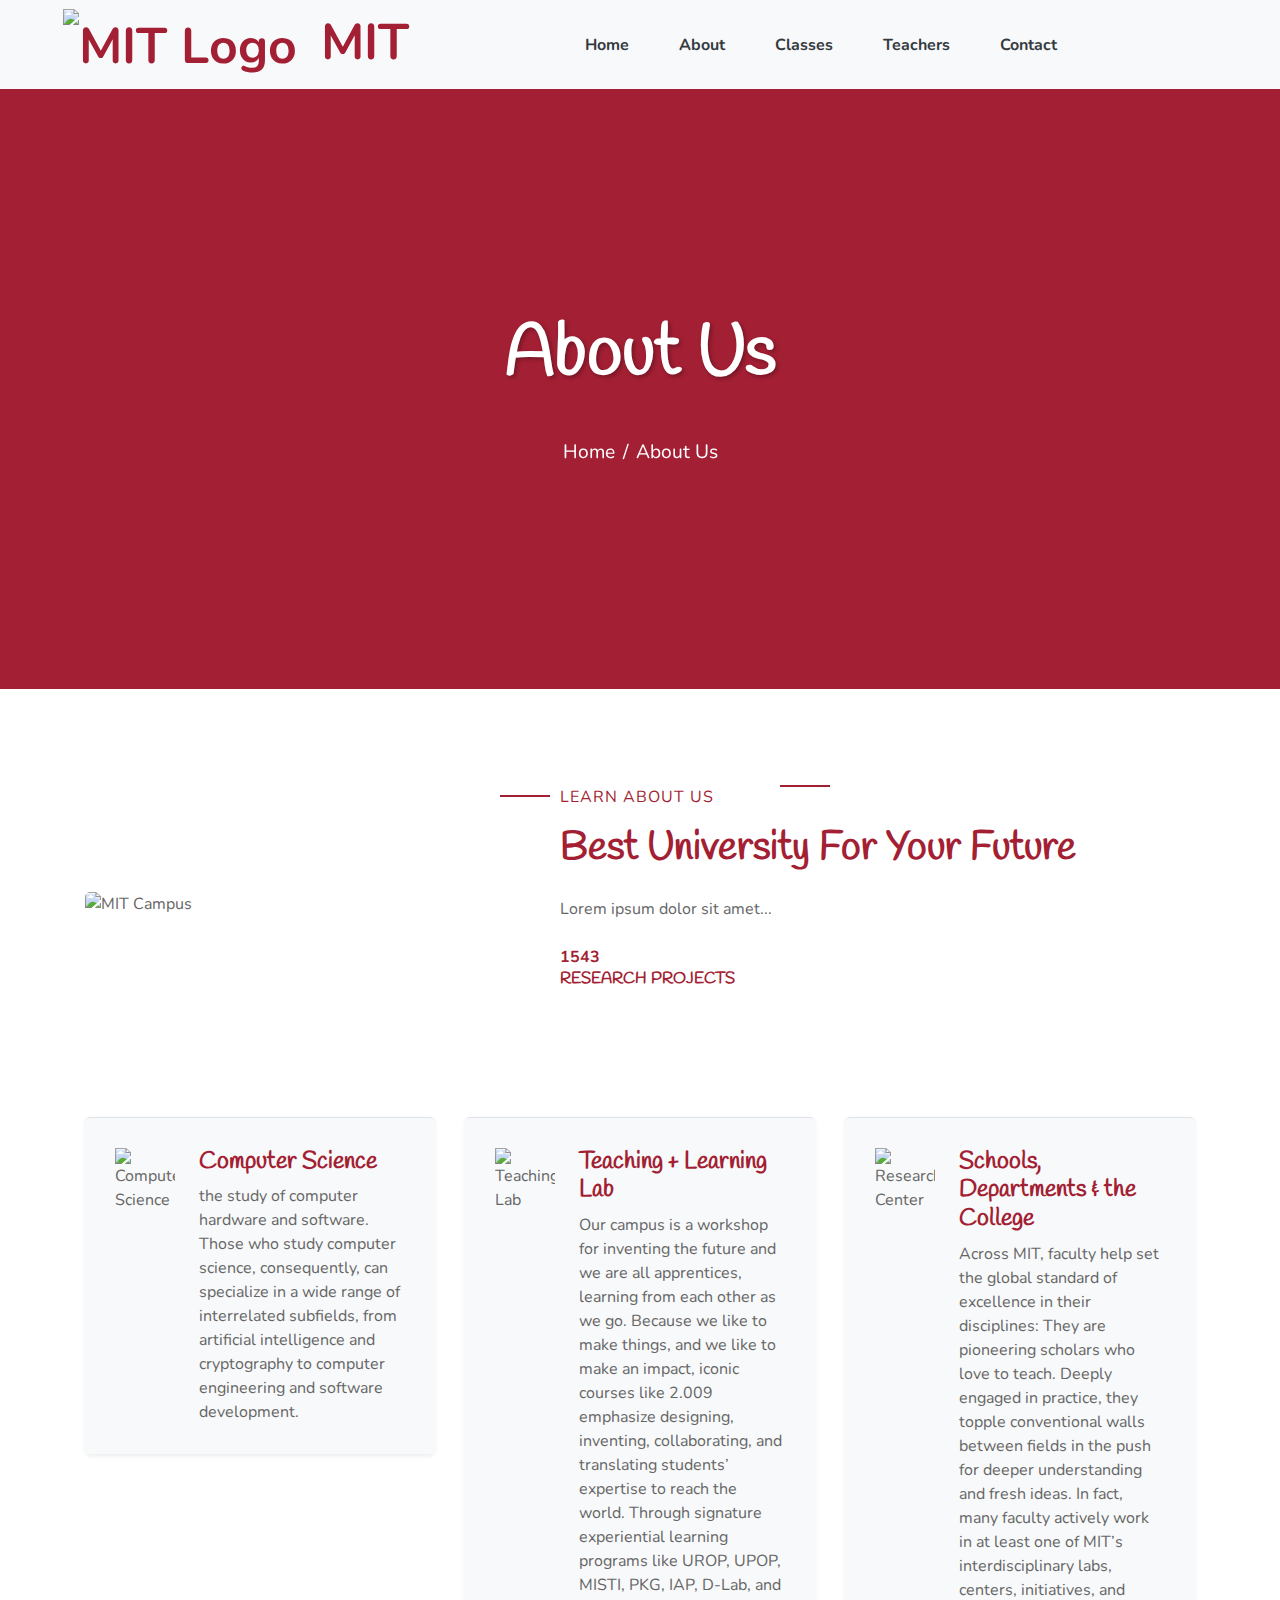
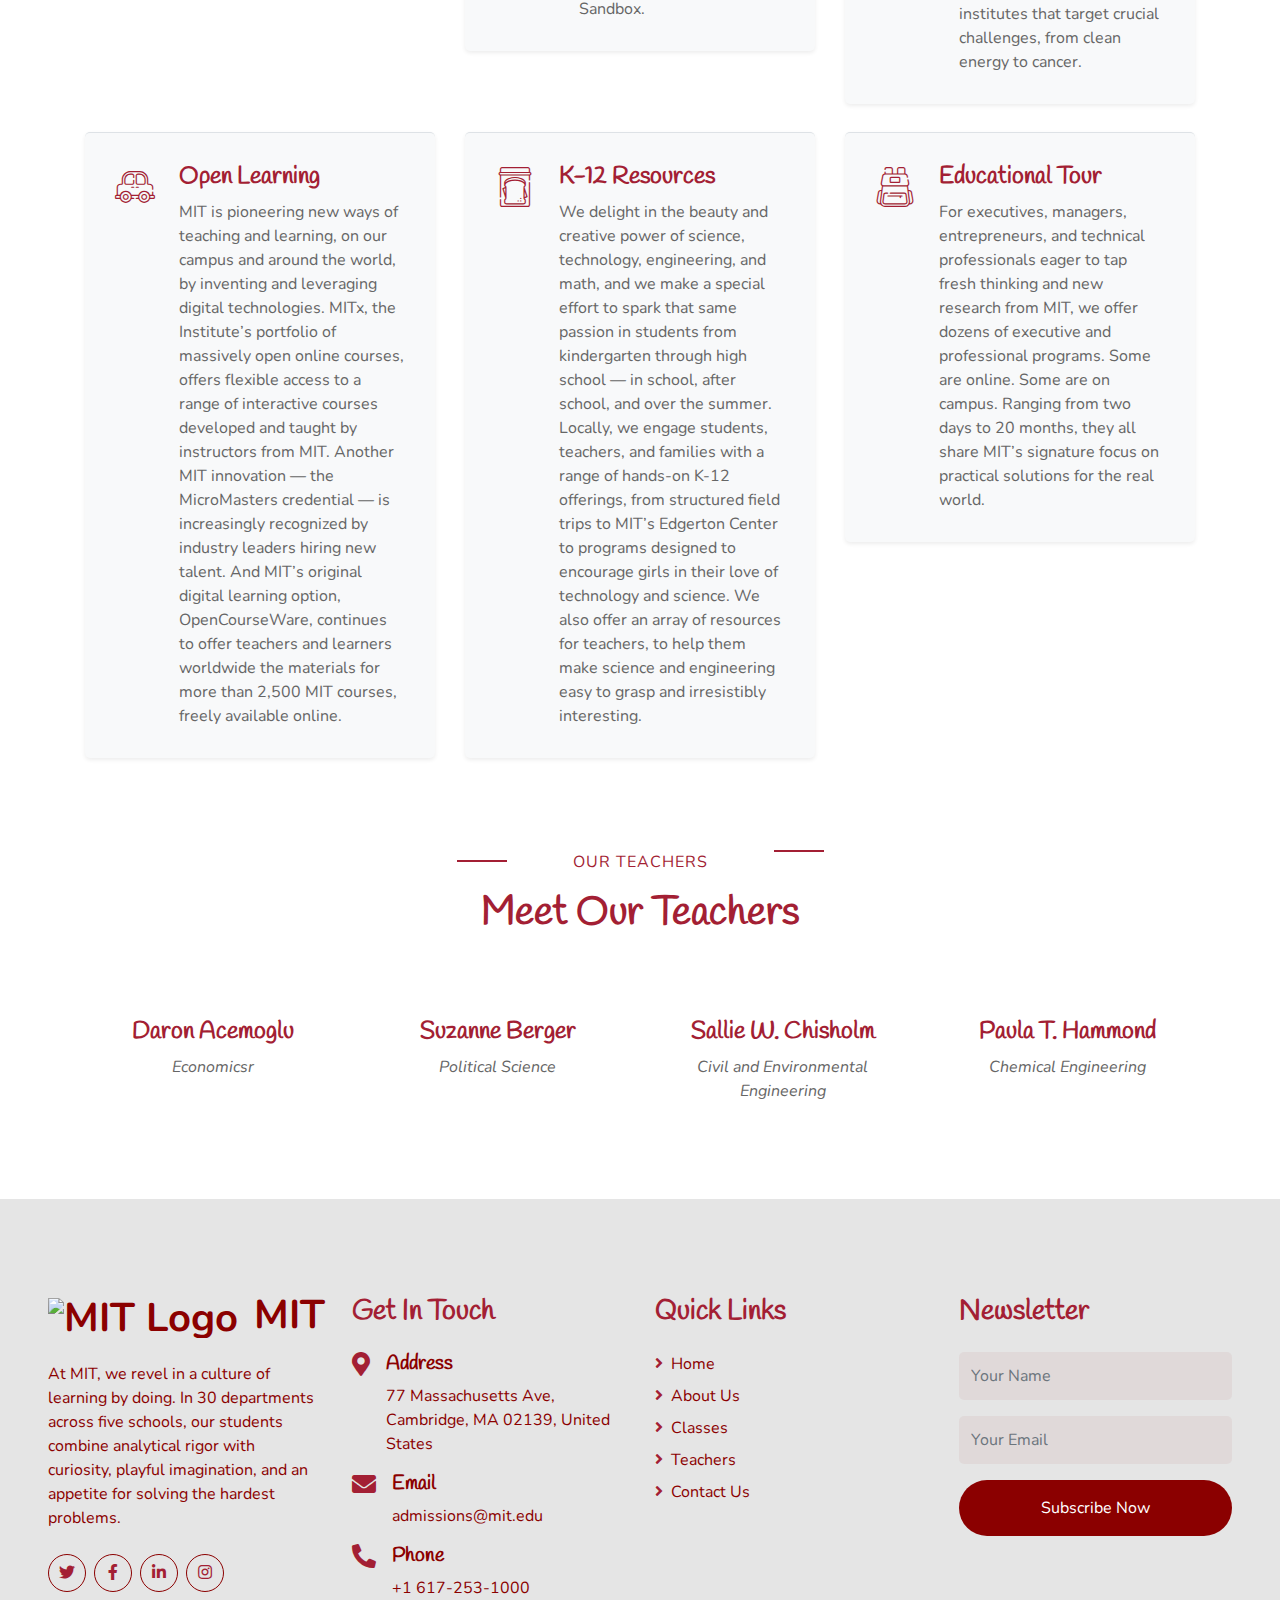
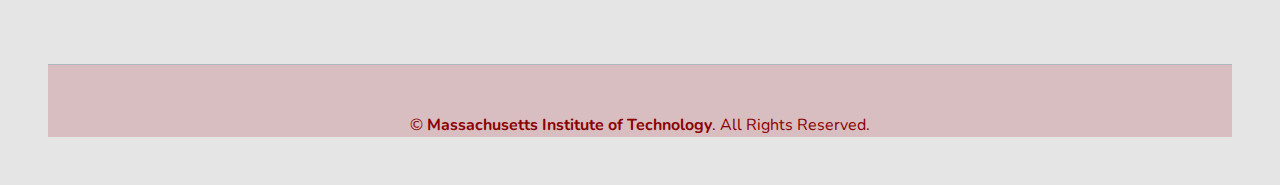
==== commit a40cab35: "a" ====
--- a/about.html
+++ b/about.html
@@ -97,21 +97,17 @@
     <!-- About Start -->
     <div class="container-fluid py-5">
       <div class="container">
-        <div class="text-center pb-2 animate-on-scroll">
-          <p class="section-title px-5">
-            <span class="px-2">Learn About Us</span>
-          </p>
-          <h1 class="mb-4">Best Research Institution</h1>
-        </div>
-        <div class="row stagger-animation">
-          <div class="col-lg-5 animate-on-scroll">
-            <img class="img-fluid rounded mb-5 mb-lg-0 hover-zoom" src="img/about-1.jpg" alt="">
-          </div>
-          <div class="col-lg-7 animate-on-scroll" style="animation-delay: 0.3s">
+        <div class="row align-items-center">
+          <div class="col-lg-5">
+            <img class="img-fluid rounded mb-5 mb-lg-0" 
+                 src="https://news.mit.edu/sites/default/files/images/202207/MIT-Dome-Sunset-1_0.jpg" 
+                 alt="MIT Campus" />
+          </div>
+          <div class="col-lg-7">
             <p class="section-title pr-5">
               <span class="pr-2">Learn About Us</span>
             </p>
-            <h1 class="mb-4">Best Research Institution</h1>
+            <h1 class="mb-4">Best University For Your Future</h1>
             <p>Lorem ipsum dolor sit amet...</p>
             <div class="row pt-2 pb-4">
               <div class="col-6 col-md-4">
@@ -135,9 +131,9 @@
               class="d-flex bg-light shadow-sm border-top rounded mb-4"
               style="padding: 30px"
             >
-              <i
-                class="flaticon-050-fence h1 font-weight-normal text-primary mb-3"
-              ></i>
+              <img src="https://news.mit.edu/sites/default/files/images/202312/MIT-Computational-Imaging-01.jpg" 
+                   style="width: 60px; height: 60px; object-fit: cover;"
+                   alt="Computer Science Lab" />
               <div class="pl-4">
                 <h4>Computer Science</h4>
                 <p class="m-0">
@@ -153,9 +149,9 @@
               class="d-flex bg-light shadow-sm border-top rounded mb-4"
               style="padding: 30px"
             >
-              <i
-                class="flaticon-022-drum h1 font-weight-normal text-primary mb-3"
-              ></i>
+              <img src="https://news.mit.edu/sites/default/files/images/202401/MIT-Quantum-Diamond-01.jpg" 
+                   style="width: 60px; height: 60px; object-fit: cover;"
+                   alt="Teaching Lab" />
               <div class="pl-4">
                 <h4>Teaching + Learning Lab</h4>
                 <p class="m-0">
@@ -172,9 +168,9 @@
               class="d-flex bg-light shadow-sm border-top rounded mb-4"
               style="padding: 30px"
             >
-              <i
-                class="flaticon-030-crayons h1 font-weight-normal text-primary mb-3"
-              ></i>
+              <img src="https://news.mit.edu/sites/default/files/images/202401/MIT-Quantum-Memory-01.jpg" 
+                   style="width: 60px; height: 60px; object-fit: cover;"
+                   alt="Research Center" />
               <div class="pl-4">
                 <h4>Schools, Departments & the College</h4>
                 <p class="m-0">
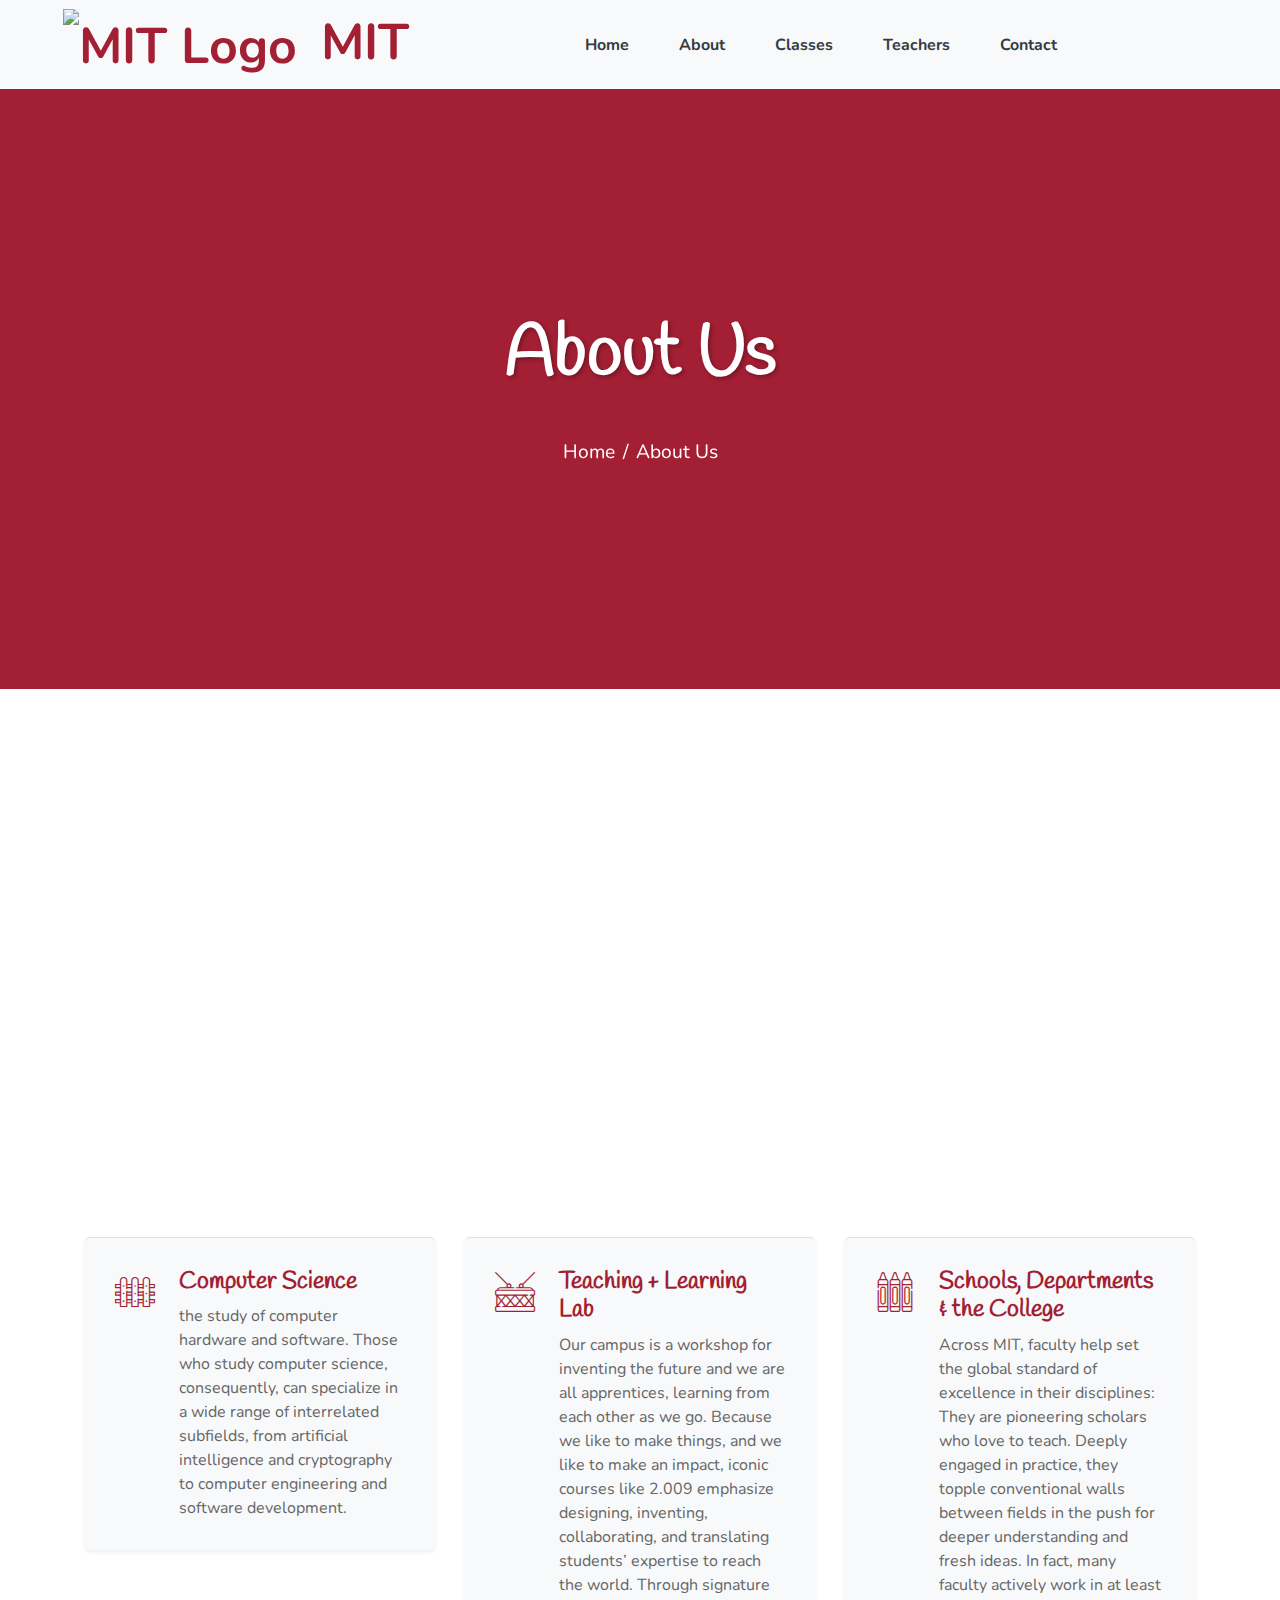
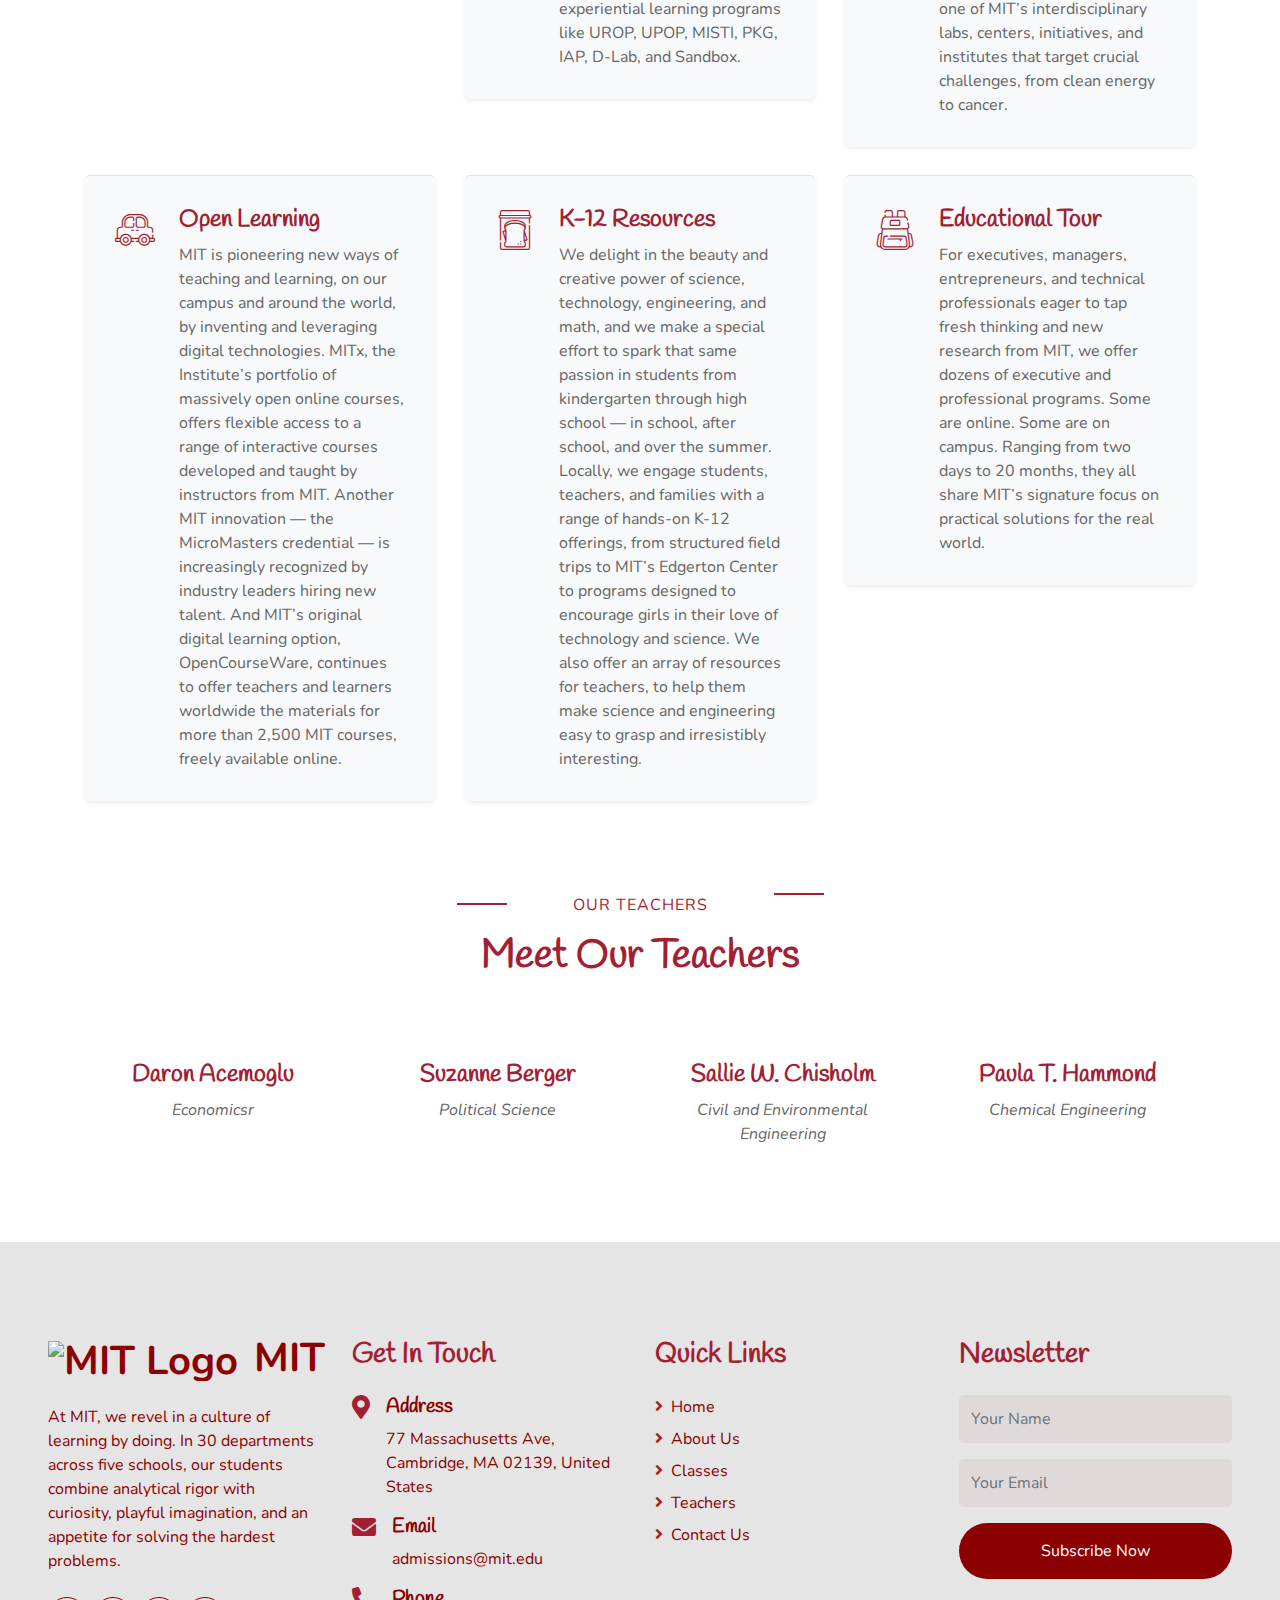
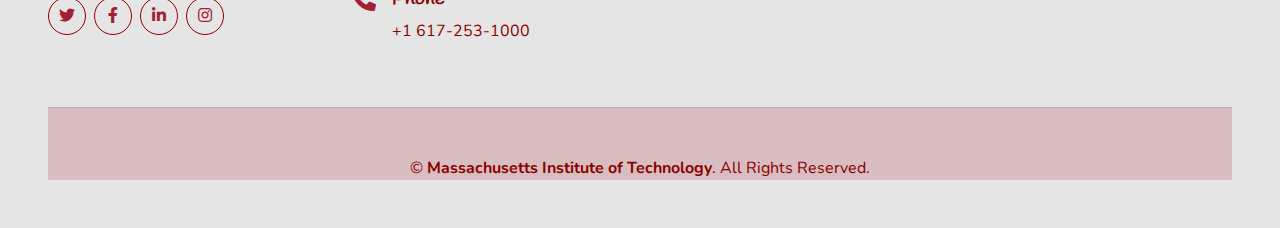
==== commit cf45a0f1: "Revert "a"" ====
--- a/about.html
+++ b/about.html
@@ -97,17 +97,21 @@
     <!-- About Start -->
     <div class="container-fluid py-5">
       <div class="container">
-        <div class="row align-items-center">
-          <div class="col-lg-5">
-            <img class="img-fluid rounded mb-5 mb-lg-0" 
-                 src="https://news.mit.edu/sites/default/files/images/202207/MIT-Dome-Sunset-1_0.jpg" 
-                 alt="MIT Campus" />
-          </div>
-          <div class="col-lg-7">
+        <div class="text-center pb-2 animate-on-scroll">
+          <p class="section-title px-5">
+            <span class="px-2">Learn About Us</span>
+          </p>
+          <h1 class="mb-4">Best Research Institution</h1>
+        </div>
+        <div class="row stagger-animation">
+          <div class="col-lg-5 animate-on-scroll">
+            <img class="img-fluid rounded mb-5 mb-lg-0 hover-zoom" src="img/about-1.jpg" alt="">
+          </div>
+          <div class="col-lg-7 animate-on-scroll" style="animation-delay: 0.3s">
             <p class="section-title pr-5">
               <span class="pr-2">Learn About Us</span>
             </p>
-            <h1 class="mb-4">Best University For Your Future</h1>
+            <h1 class="mb-4">Best Research Institution</h1>
             <p>Lorem ipsum dolor sit amet...</p>
             <div class="row pt-2 pb-4">
               <div class="col-6 col-md-4">
@@ -131,9 +135,9 @@
               class="d-flex bg-light shadow-sm border-top rounded mb-4"
               style="padding: 30px"
             >
-              <img src="https://news.mit.edu/sites/default/files/images/202312/MIT-Computational-Imaging-01.jpg" 
-                   style="width: 60px; height: 60px; object-fit: cover;"
-                   alt="Computer Science Lab" />
+              <i
+                class="flaticon-050-fence h1 font-weight-normal text-primary mb-3"
+              ></i>
               <div class="pl-4">
                 <h4>Computer Science</h4>
                 <p class="m-0">
@@ -149,9 +153,9 @@
               class="d-flex bg-light shadow-sm border-top rounded mb-4"
               style="padding: 30px"
             >
-              <img src="https://news.mit.edu/sites/default/files/images/202401/MIT-Quantum-Diamond-01.jpg" 
-                   style="width: 60px; height: 60px; object-fit: cover;"
-                   alt="Teaching Lab" />
+              <i
+                class="flaticon-022-drum h1 font-weight-normal text-primary mb-3"
+              ></i>
               <div class="pl-4">
                 <h4>Teaching + Learning Lab</h4>
                 <p class="m-0">
@@ -168,9 +172,9 @@
               class="d-flex bg-light shadow-sm border-top rounded mb-4"
               style="padding: 30px"
             >
-              <img src="https://news.mit.edu/sites/default/files/images/202401/MIT-Quantum-Memory-01.jpg" 
-                   style="width: 60px; height: 60px; object-fit: cover;"
-                   alt="Research Center" />
+              <i
+                class="flaticon-030-crayons h1 font-weight-normal text-primary mb-3"
+              ></i>
               <div class="pl-4">
                 <h4>Schools, Departments & the College</h4>
                 <p class="m-0">
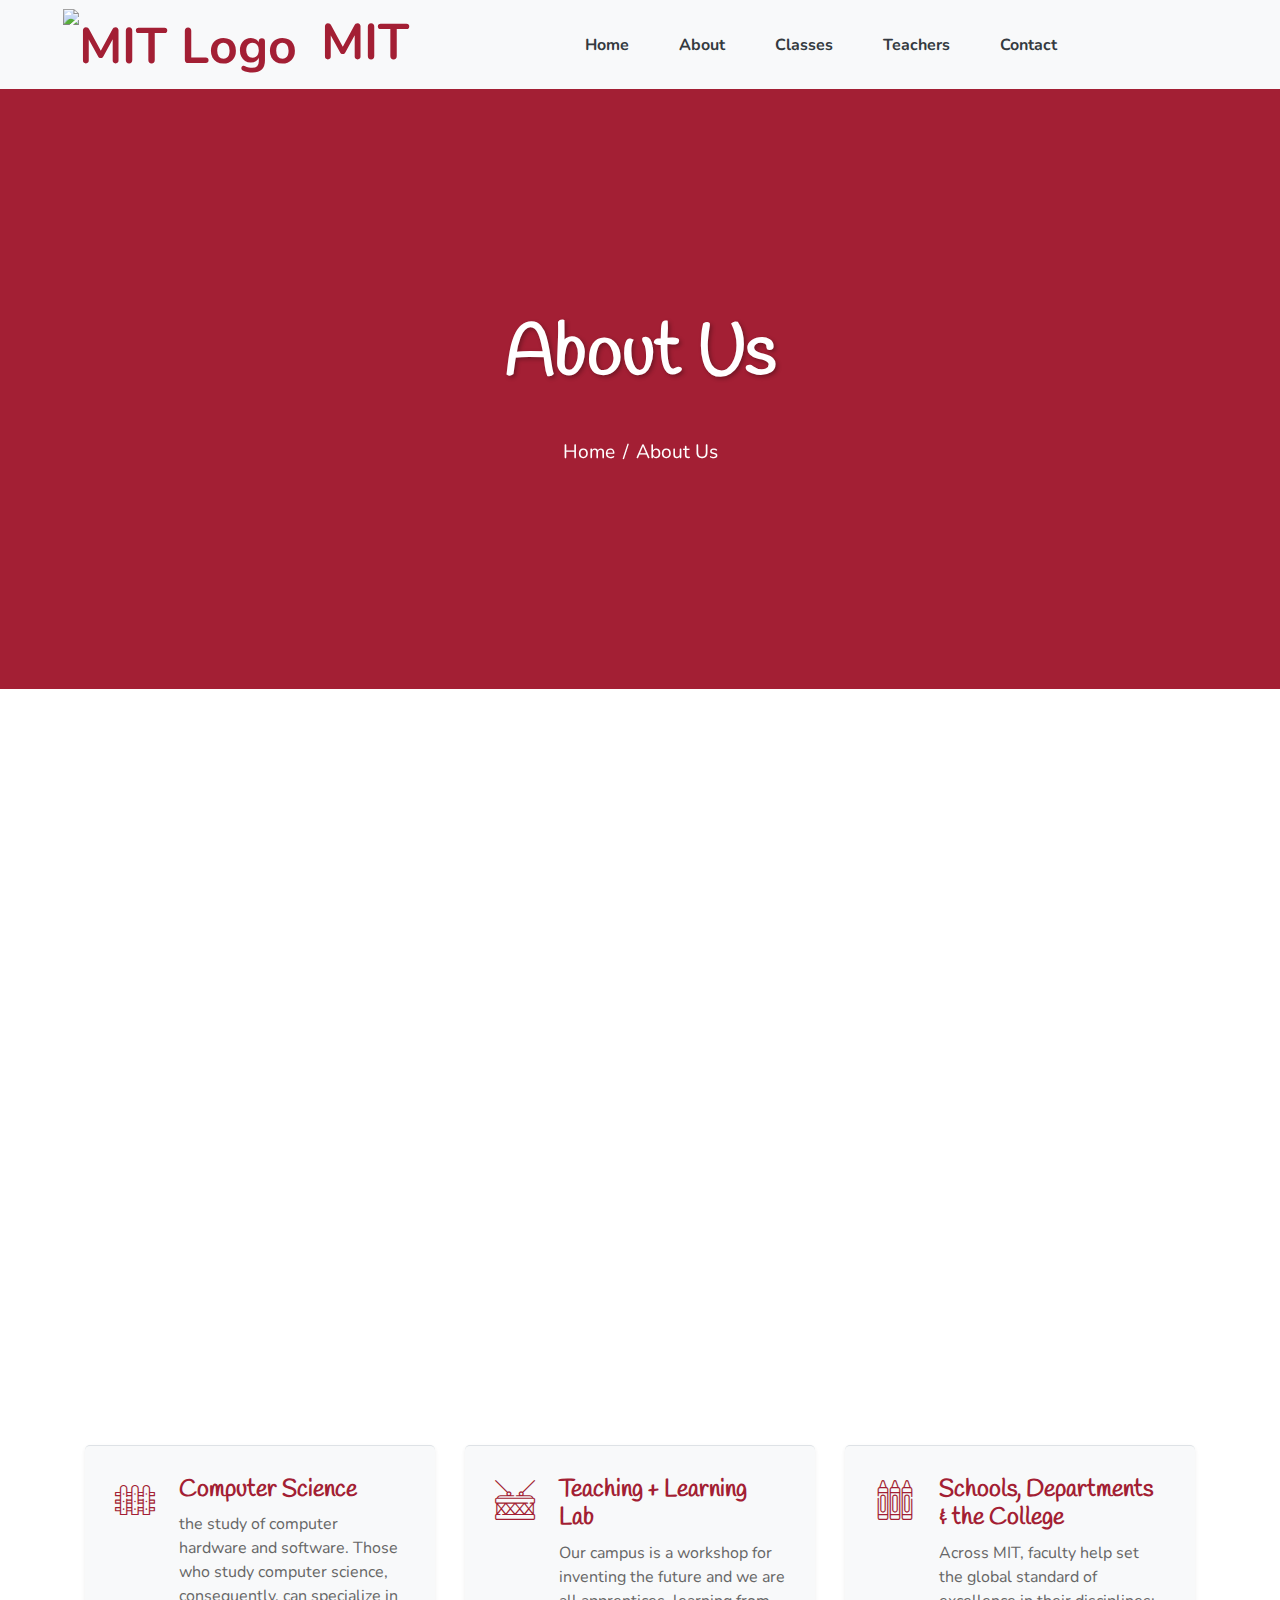
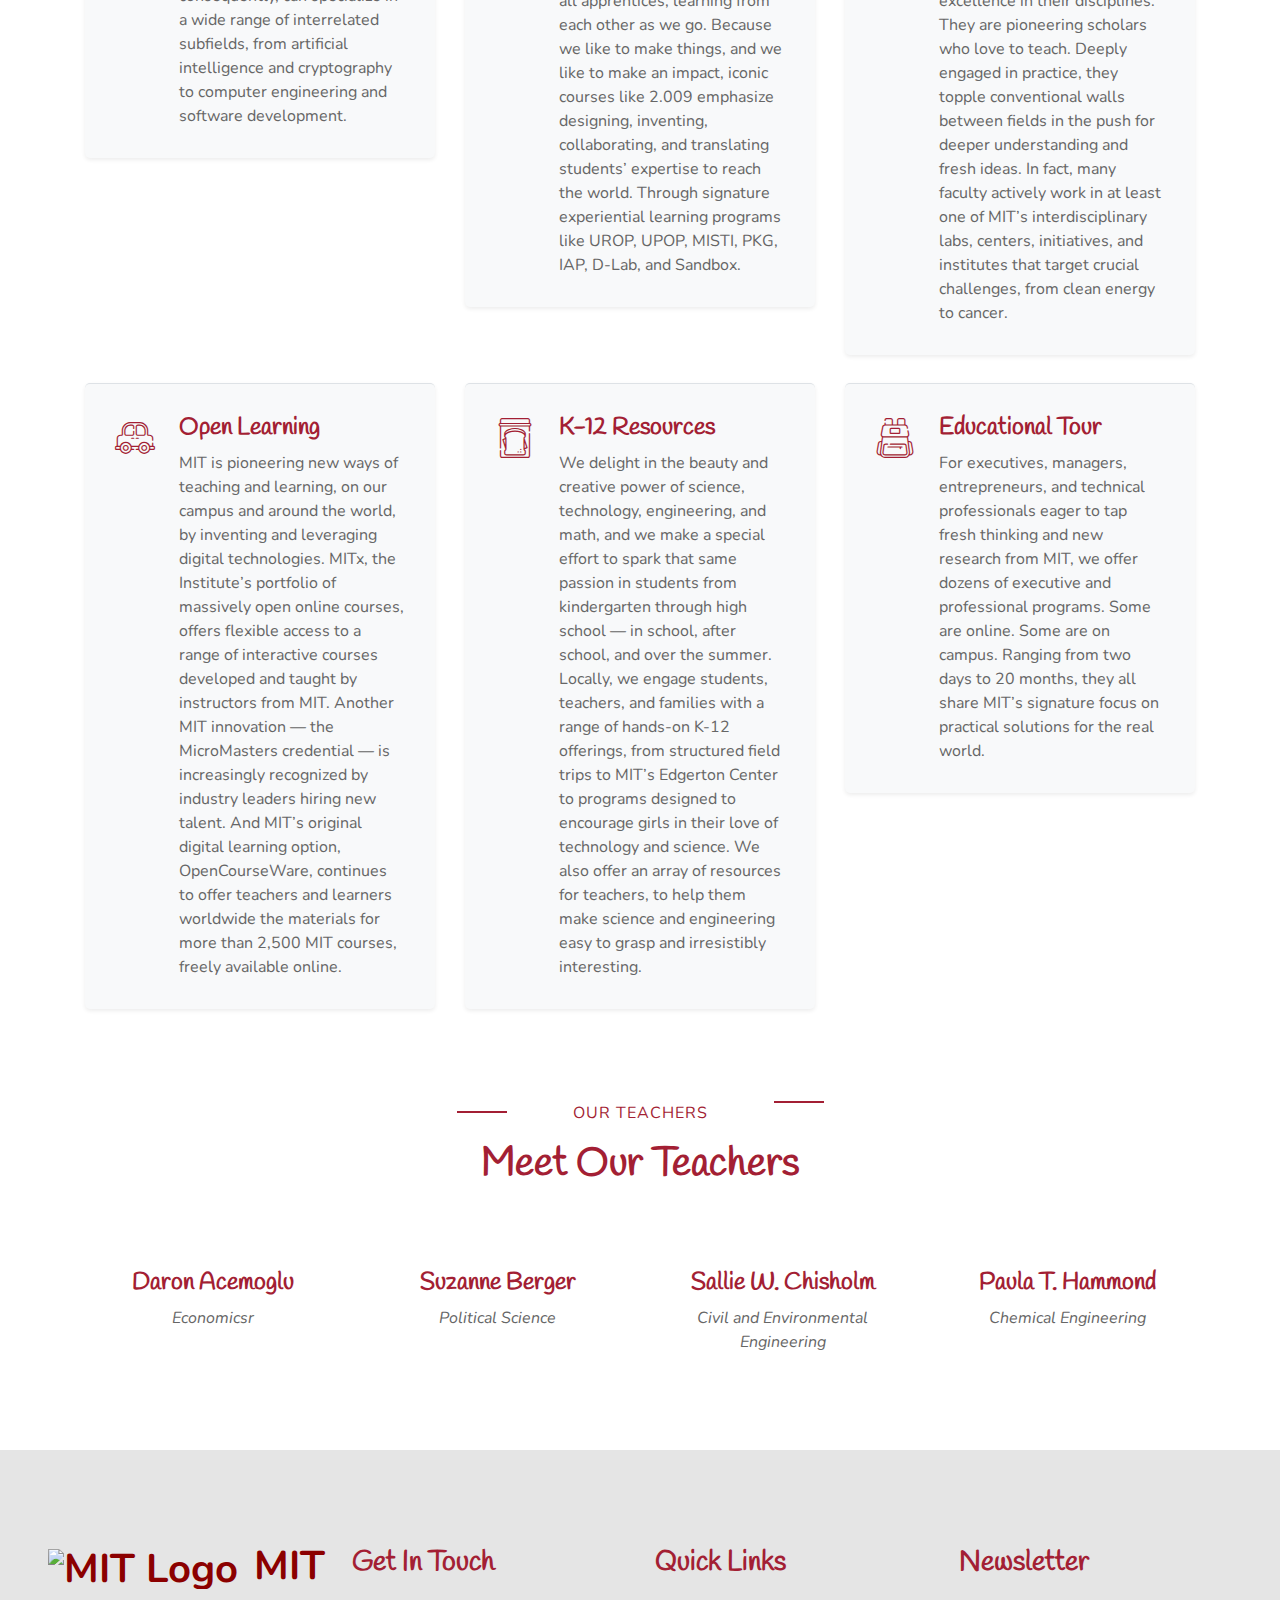
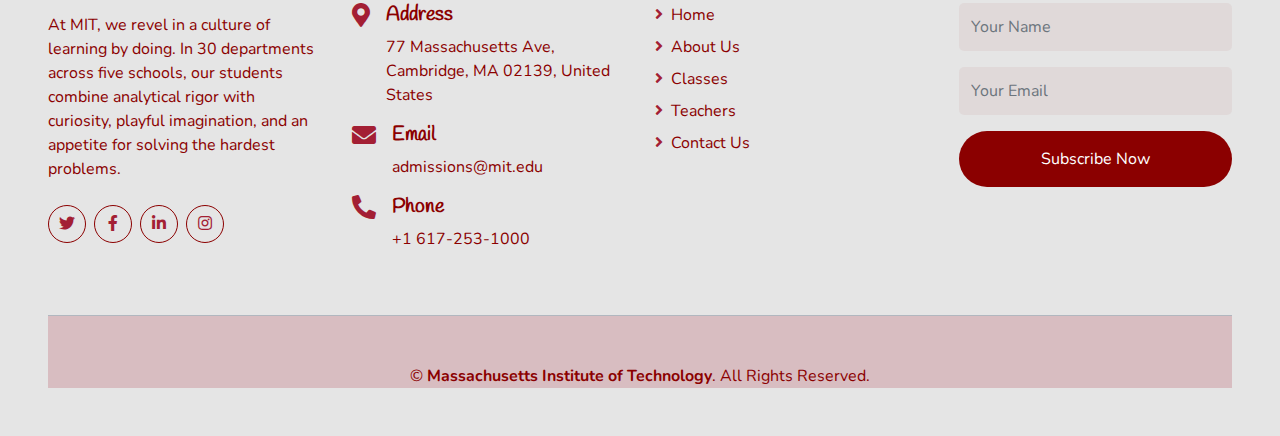
==== commit 1241cbe9: "sigma 2" ====
--- a/about.html
+++ b/about.html
@@ -2,7 +2,7 @@
 <html lang="en">
   <head>
     <meta charset="utf-8" />
-    <title>MIT - Massachusetts Institute of Technology</title>
+    <title>About Us</title>
     <meta content="width=device-width, initial-scale=1.0" name="viewport" />
     <meta content="Free HTML Templates" name="keywords" />
     <meta content="Free HTML Templates" name="description" />
@@ -105,20 +105,31 @@
         </div>
         <div class="row stagger-animation">
           <div class="col-lg-5 animate-on-scroll">
-            <img class="img-fluid rounded mb-5 mb-lg-0 hover-zoom" src="img/about-1.jpg" alt="">
+            <img class="img-fluid rounded mb-5 mb-lg-0 hover-zoom" src="https://www.mit.edu/files/images/201806/02_preview.jpeg" alt="MIT Research">
           </div>
           <div class="col-lg-7 animate-on-scroll" style="animation-delay: 0.3s">
-            <p class="section-title pr-5">
-              <span class="pr-2">Learn About Us</span>
+            <p>
+              At MIT, we are committed to pushing the boundaries of knowledge and innovation. Our research spans across a wide array of disciplines, from cutting-edge technology and engineering to groundbreaking work in the humanities and social sciences. With over 2500 active research projects, our faculty and students are at the forefront of solving the world's most pressing challenges.
             </p>
-            <h1 class="mb-4">Best Research Institution</h1>
-            <p>Lorem ipsum dolor sit amet...</p>
+            <p>
+              Our collaborative environment fosters interdisciplinary research, allowing us to tackle complex problems with a holistic approach. We pride ourselves on our ability to translate research into real-world applications, impacting industries and communities globally.
+            </p>
+            <p>
+              MIT's research infrastructure includes state-of-the-art laboratories, research centers, and partnerships with leading organizations worldwide. Our commitment to excellence is reflected in our numerous accolades and the success of our alumni, who continue to lead and innovate in their respective fields.
+            </p>
             <div class="row pt-2 pb-4">
               <div class="col-6 col-md-4">
                 <div class="counter text-primary font-weight-bold">2500</div>
                 <h6 class="text-uppercase">Research Projects</h6>
               </div>
-              <!-- ... other statistics ... -->
+              <div class="col-6 col-md-4">
+                <div class="counter text-primary font-weight-bold">30</div>
+                <h6 class="text-uppercase">Departments</h6>
+              </div>
+              <div class="col-6 col-md-4">
+                <div class="counter text-primary font-weight-bold">100</div>
+                <h6 class="text-uppercase">Nobel Laureates</h6>
+              </div>
             </div>
           </div>
         </div>
--- a/css/mit-theme.css
+++ b/css/mit-theme.css
@@ -791,8 +791,8 @@
 }
 
 .card-text {
-    height: 80px;
-    overflow: hidden;
+    height: auto;
+    overflow: visible;
     display: -webkit-box;
     -webkit-line-clamp: 4;
     -webkit-box-orient: vertical;
@@ -890,4 +890,179 @@
         opacity: 1;
         transform: translateY(0);
     }
+}
+
+/* Research Cards Styling */
+.card {
+    transition: transform 0.3s ease-in-out;
+    overflow: hidden;
+}
+
+.card:hover {
+    transform: translateY(-10px);
+}
+
+.card-img-top {
+    height: 200px;
+    object-fit: cover;
+    transition: transform 0.3s ease;
+}
+
+.card:hover .card-img-top {
+    transform: scale(1.05);
+}
+
+.research-stats {
+    border-top: 1px solid rgba(0,0,0,0.1);
+    padding-top: 15px;
+}
+
+.stat {
+    text-align: center;
+}
+
+.stat i {
+    font-size: 24px;
+    margin-bottom: 5px;
+}
+
+.stat span {
+    font-size: 14px;
+    color: #6c757d;
+}
+
+/* Research Timeline Styling */
+.research-item {
+    position: relative;
+    padding: 30px;
+    background: white;
+    border-radius: 10px;
+    box-shadow: 0 5px 15px rgba(0,0,0,0.08);
+    transition: transform 0.3s ease;
+}
+
+.research-item:hover {
+    transform: translateY(-5px);
+}
+
+.research-overlay {
+    position: absolute;
+    top: 20px;
+    left: 20px;
+    z-index: 1;
+}
+
+.research-overlay .badge {
+    font-size: 14px;
+    padding: 8px 16px;
+    border-radius: 20px;
+    background-color: #A31F34 !important;  /* MIT's primary red color */
+    color: white !important;
+    box-shadow: 0 2px 5px rgba(0,0,0,0.2);
+    transition: transform 0.3s ease;
+}
+
+.research-overlay .badge:hover {
+    transform: translateY(-2px);
+    box-shadow: 0 4px 8px rgba(0,0,0,0.3);
+}
+
+.research-content {
+    padding: 20px;
+}
+
+.research-content h4 {
+    color: #17a2b8;
+    margin-bottom: 15px;
+}
+
+.research-stats {
+    border-top: 1px solid rgba(0,0,0,0.1);
+    padding-top: 20px;
+}
+
+.stat {
+    text-align: center;
+}
+
+.stat i {
+    font-size: 24px;
+    margin-bottom: 8px;
+}
+
+.stat span {
+    font-size: 14px;
+    color: #6c757d;
+    font-weight: 500;
+}
+
+/* Animation for research items */
+.research-item {
+    opacity: 0;
+    transform: translateY(20px);
+    animation: fadeInUp 0.6s ease forwards;
+}
+
+@keyframes fadeInUp {
+    to {
+        opacity: 1;
+        transform: translateY(0);
+    }
+}
+
+.research-item:nth-child(2) {
+    animation-delay: 0.2s;
+}
+
+.research-item:nth-child(3) {
+    animation-delay: 0.4s;
+}
+
+/* Testimonial Styling */
+.testimonial-item {
+    position: relative;
+}
+
+.testimonial-item .fa-quote-left {
+    font-size: 24px;
+    margin-bottom: 15px;
+}
+
+.testimonial-item img {
+    border: 2px solid #17a2b8;
+    transition: transform 0.3s ease;
+}
+
+.testimonial-item:hover img {
+    transform: scale(1.1);
+}
+
+.testimonial-carousel .owl-dots {
+    margin-top: 30px;
+    text-align: center;
+}
+
+.testimonial-carousel .owl-dot {
+    position: relative;
+    display: inline-block;
+    margin: 0 5px;
+    width: 12px;
+    height: 12px;
+    border-radius: 50%;
+    background: #dddddd;
+    transition: all 0.3s ease;
+}
+
+.testimonial-carousel .owl-dot.active {
+    width: 24px;
+    border-radius: 6px;
+    background: #17a2b8;
+}
+
+.testimonial-item .bg-light {
+    transition: transform 0.3s ease;
+}
+
+.testimonial-item:hover .bg-light {
+    transform: translateY(-5px);
 }